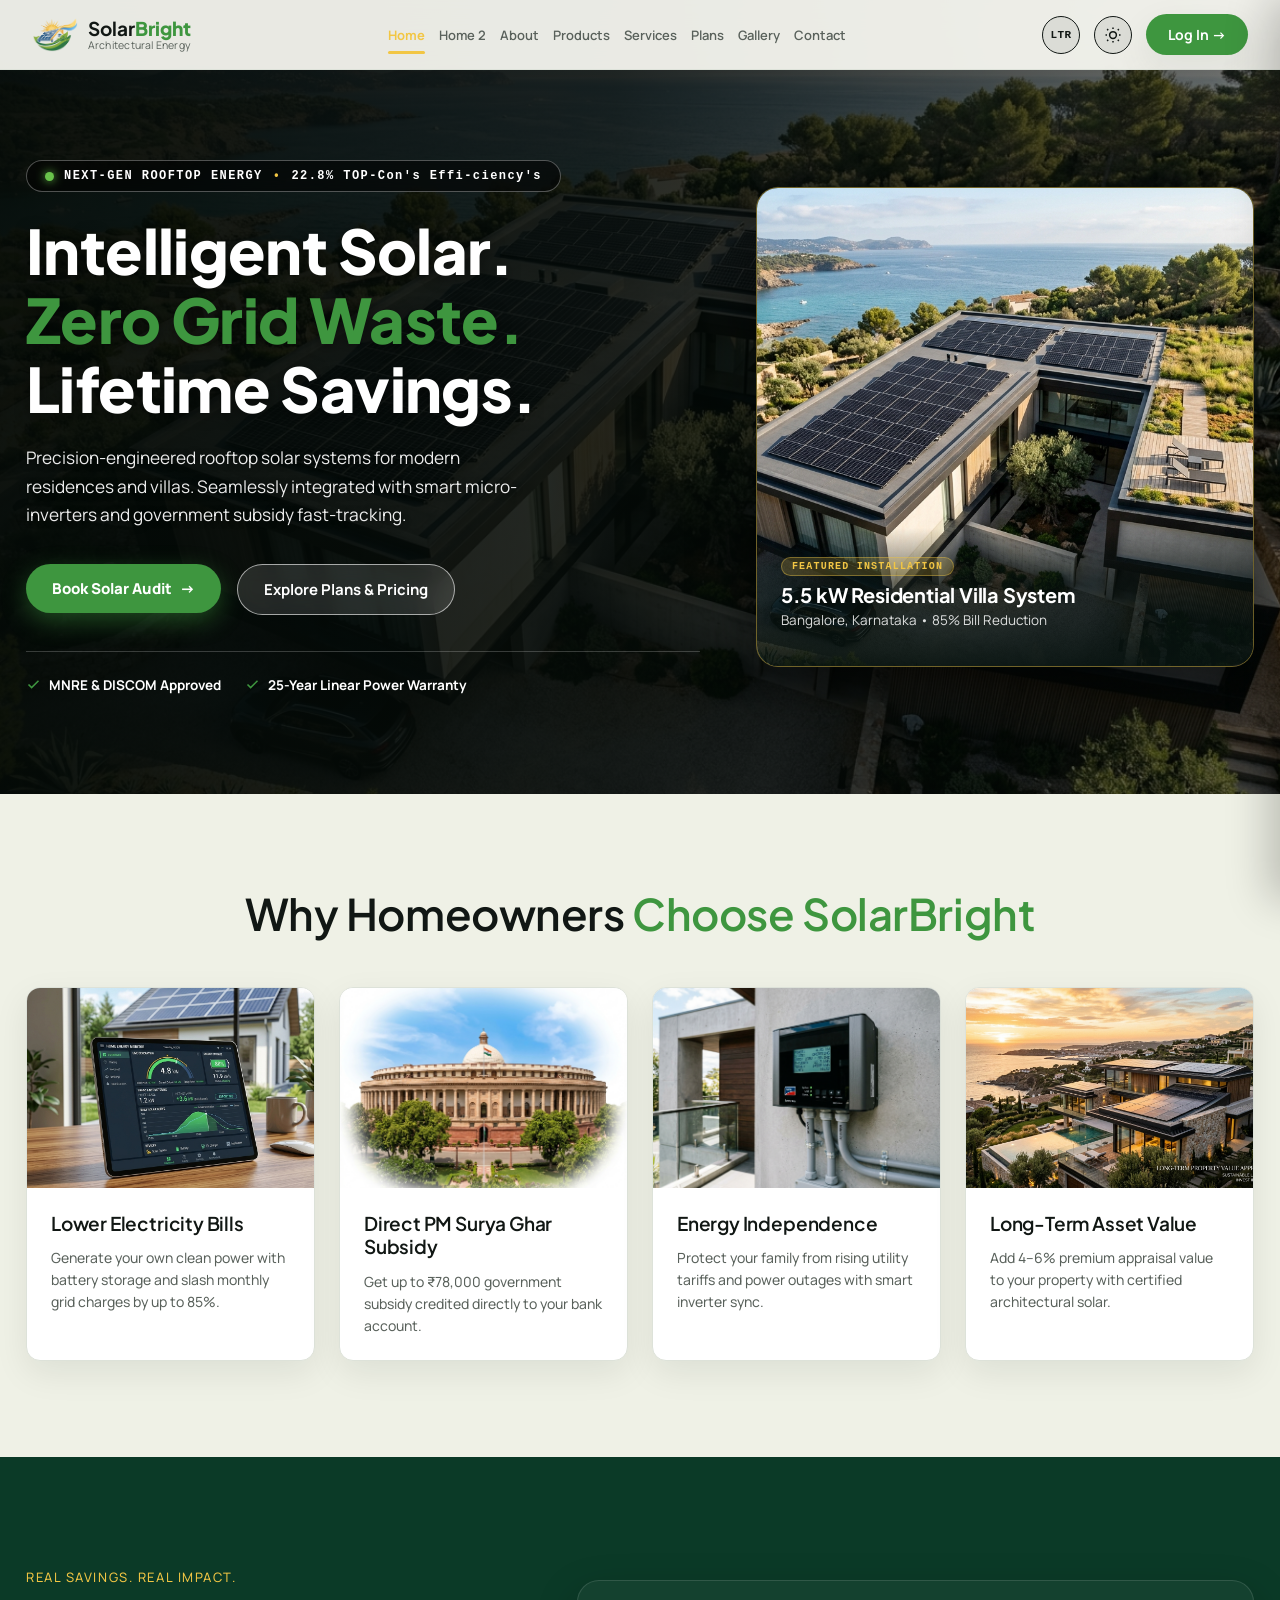
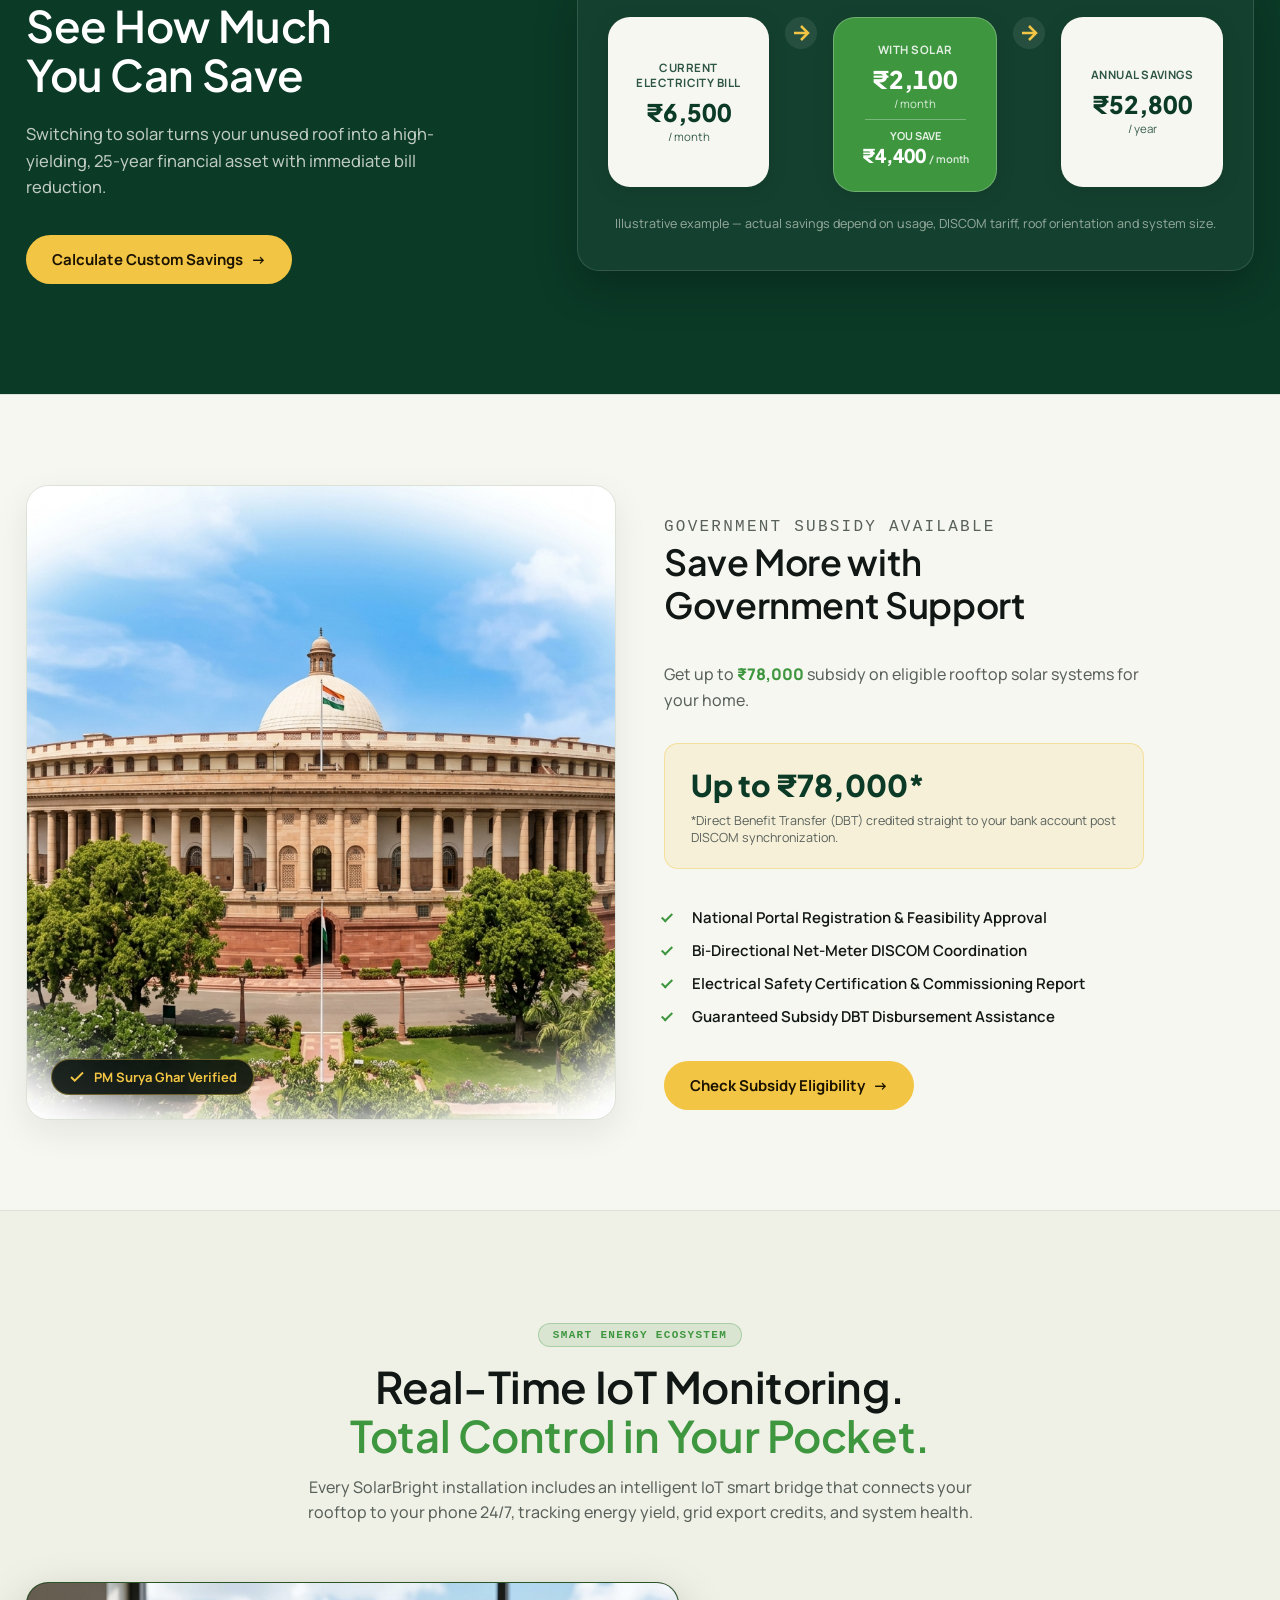
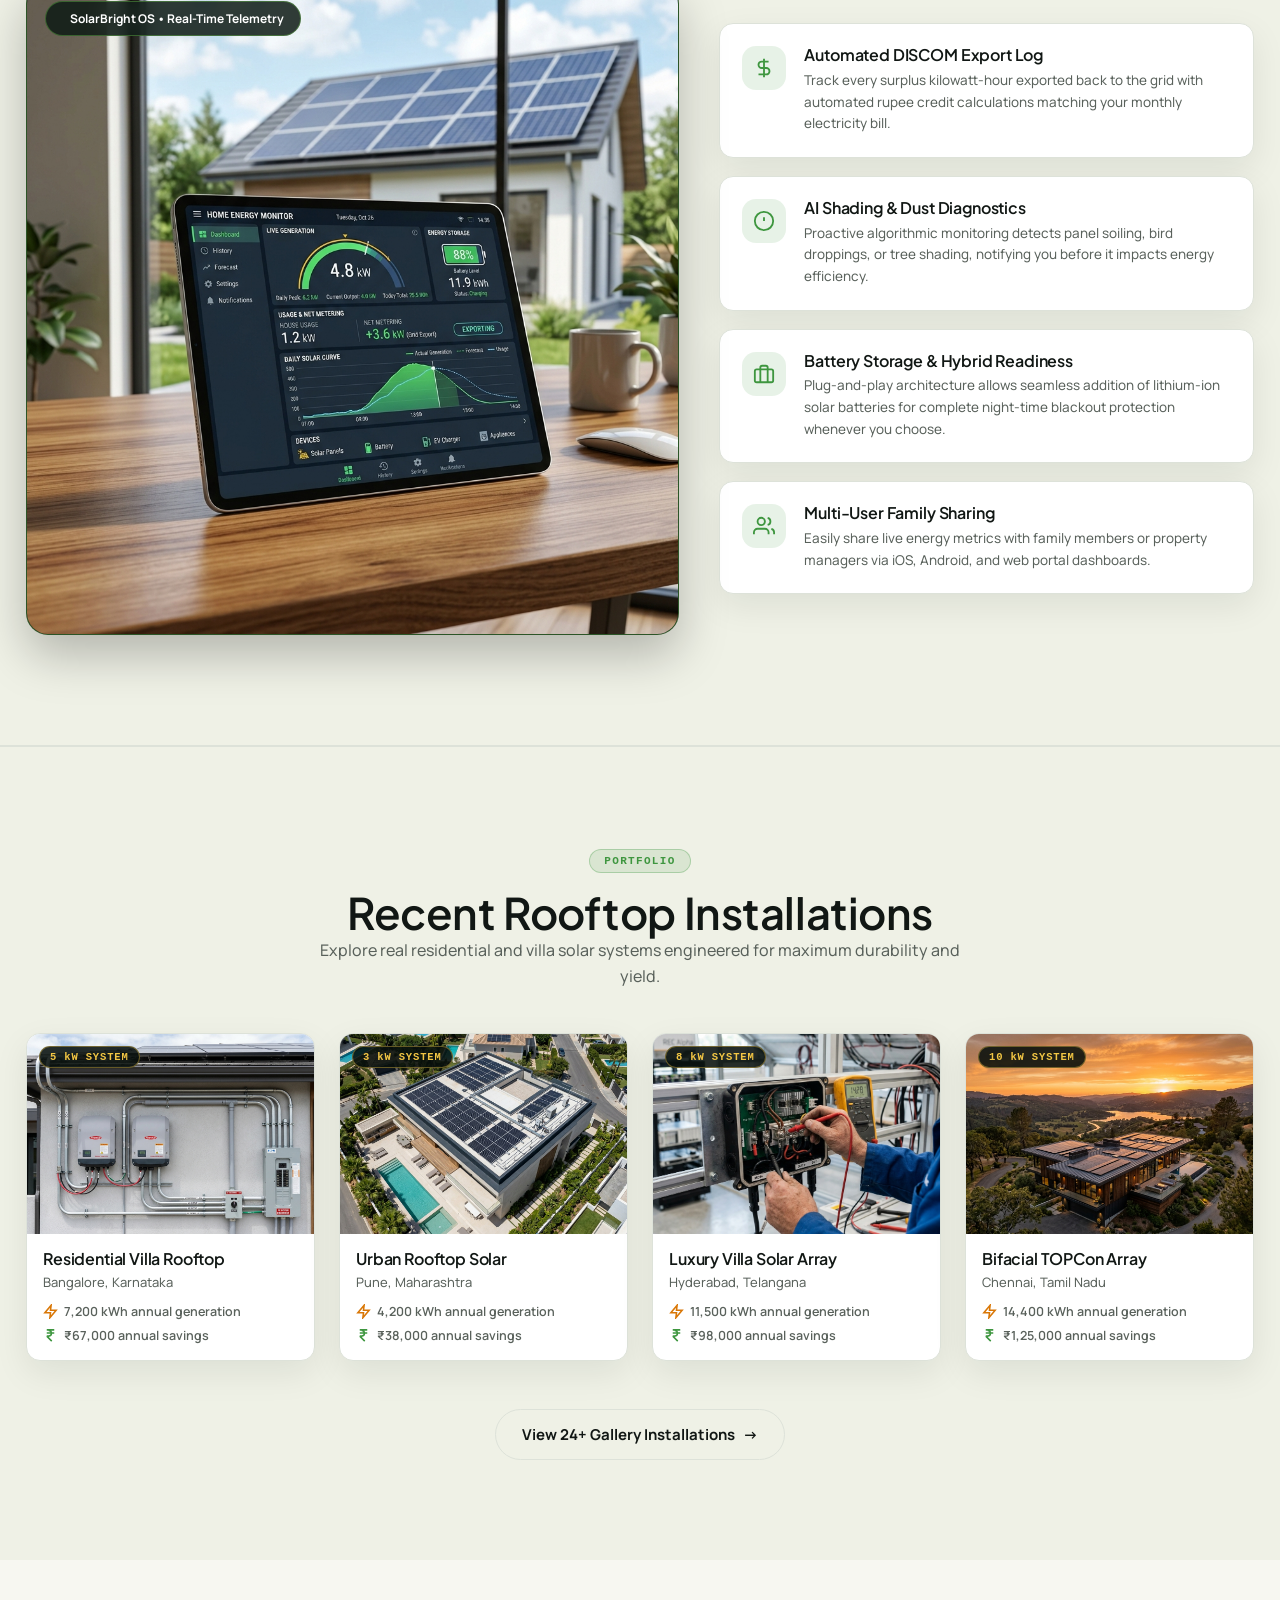
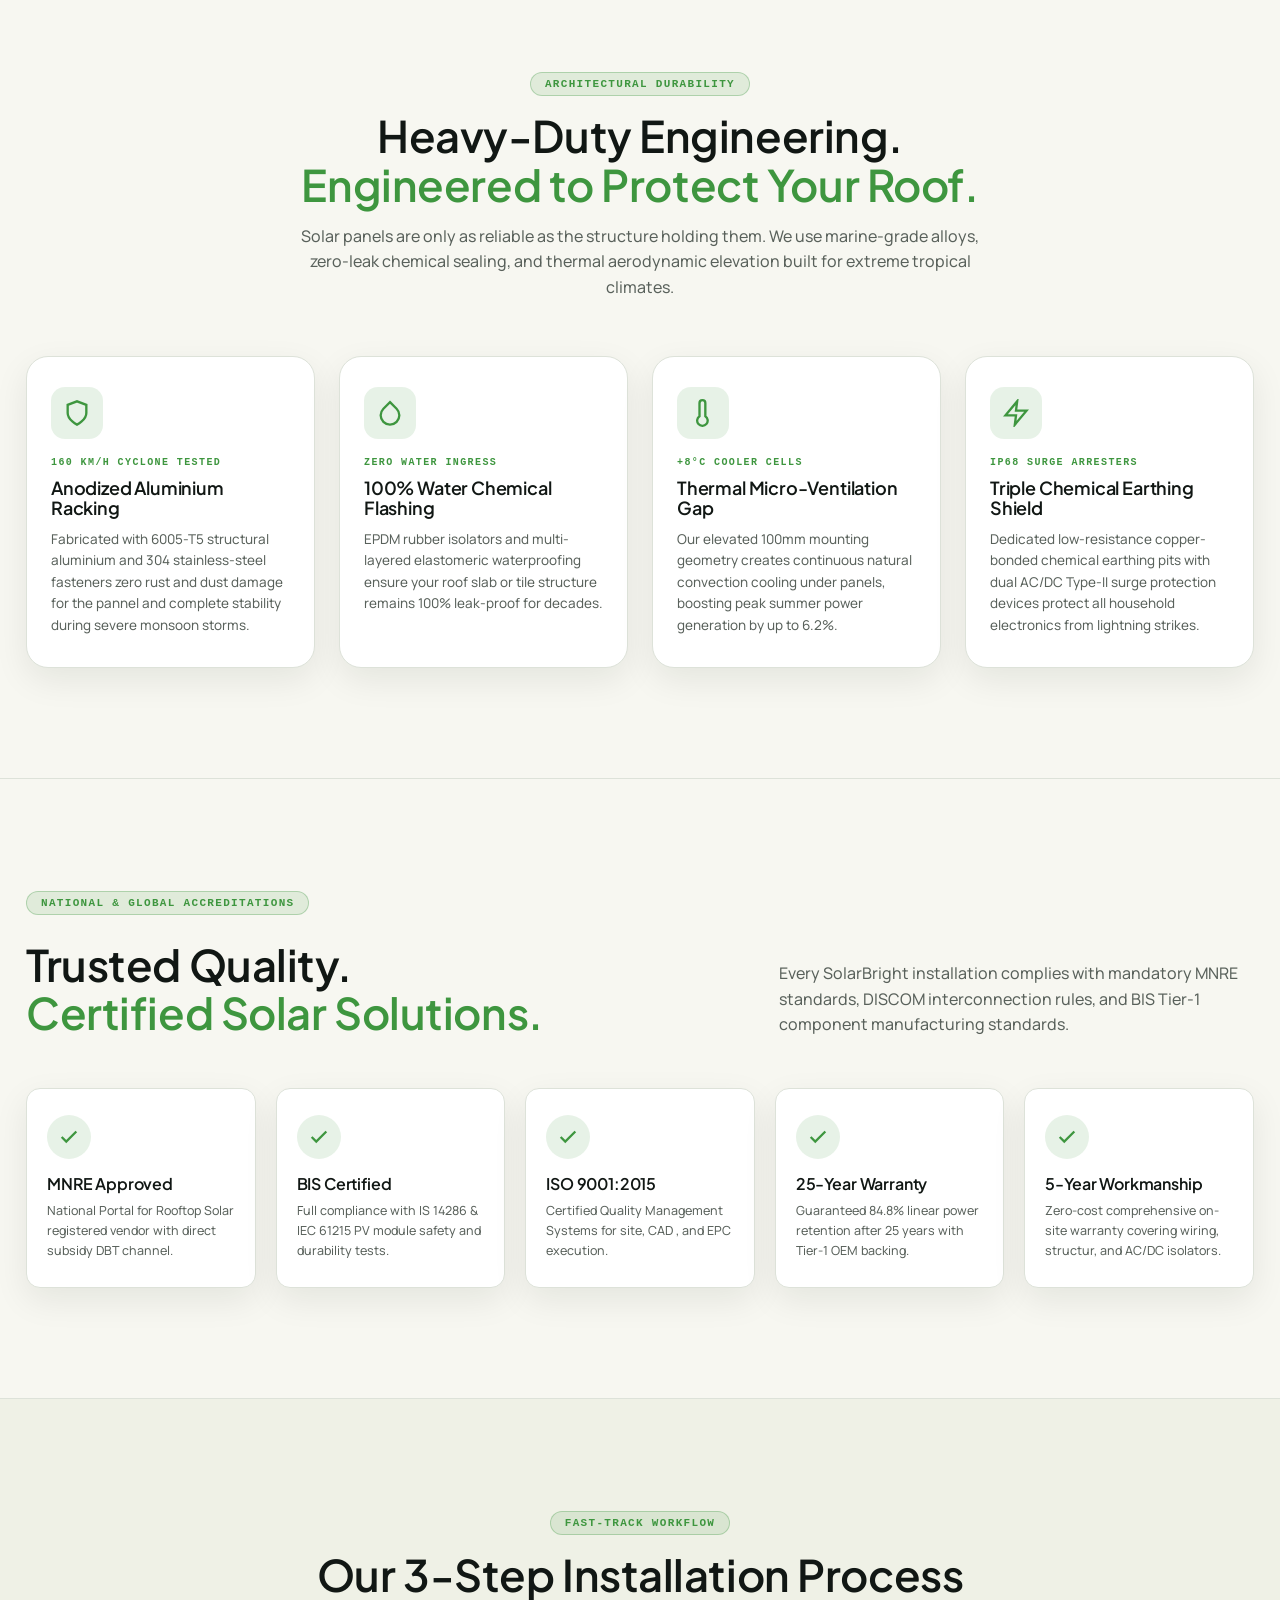
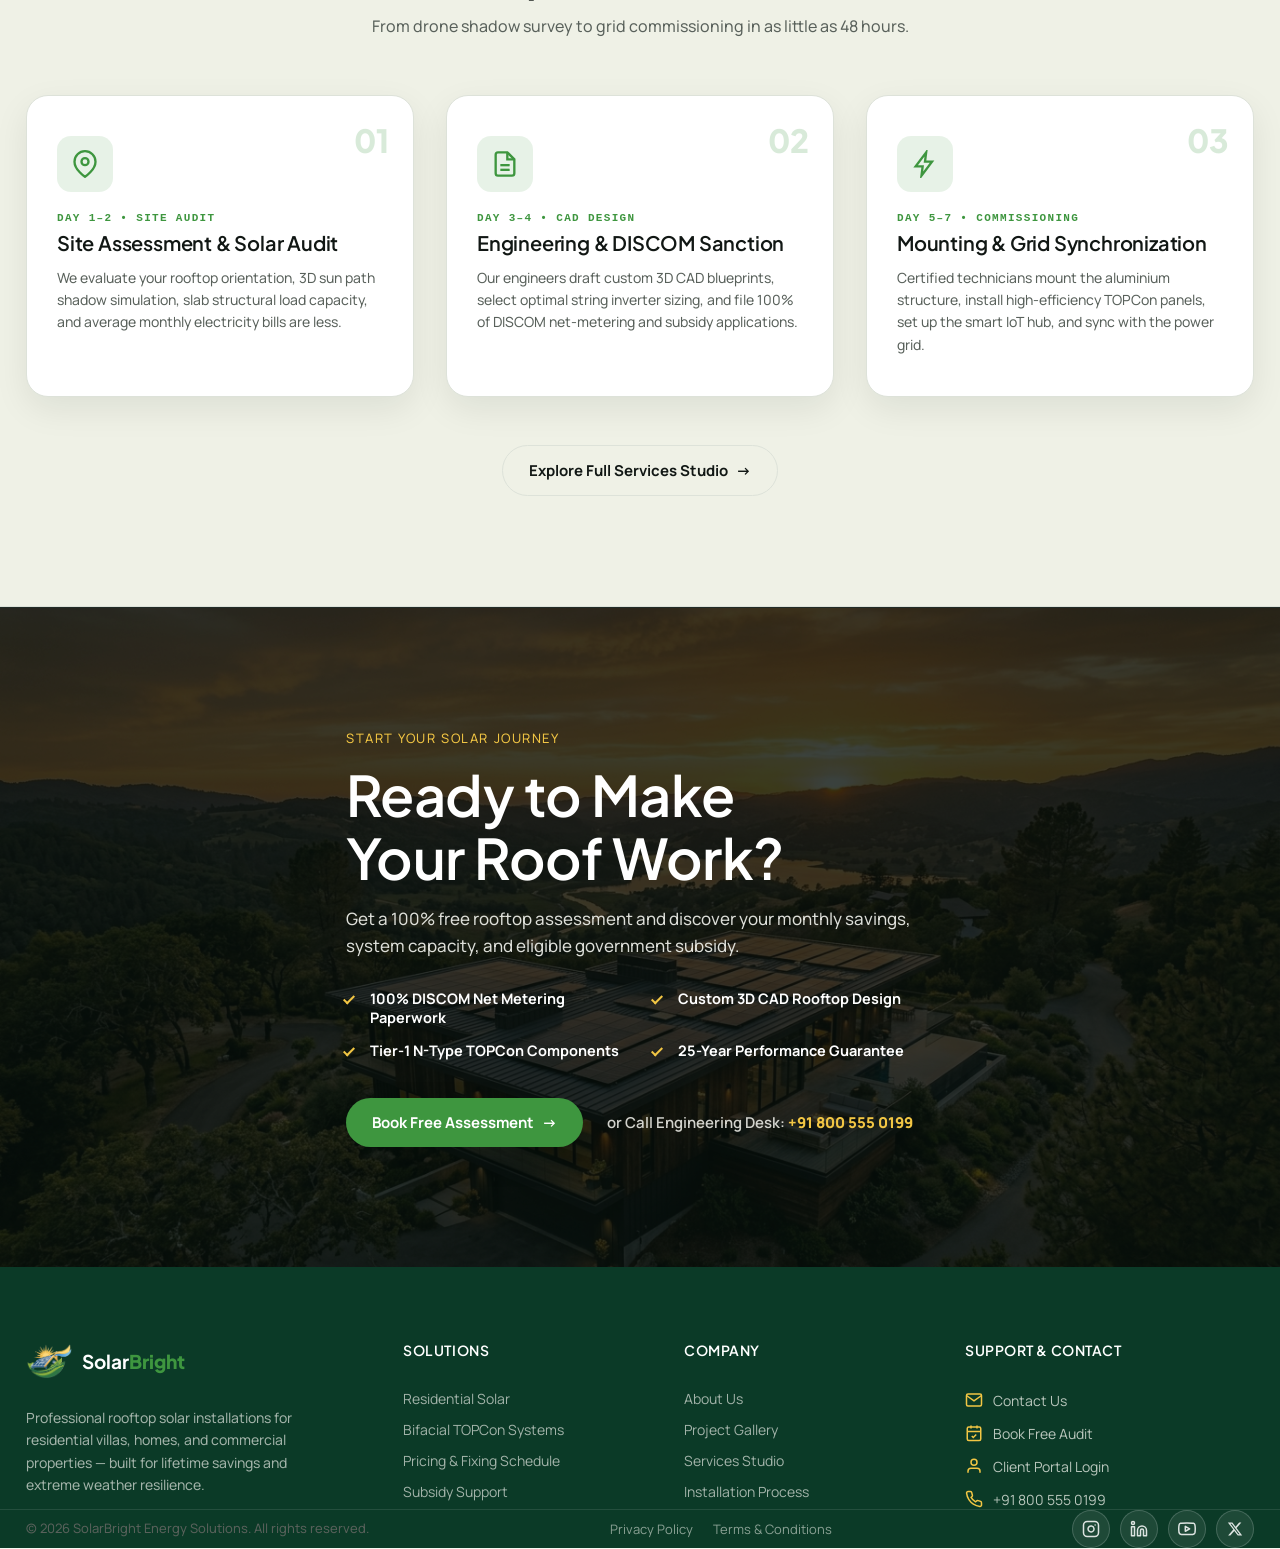
==== index.html @ caf3da1a "ok proceed" ====
<!DOCTYPE html>
<html lang="en">
<head>
<meta charset="UTF-8">
<meta name="viewport" content="width=device-width, initial-scale=1.0">
<title>SolarBright — Premium Residential Rooftop Solar Solutions</title>
<meta name="description" content="Turn key residential rooftop solar installation. Tier-1 hardware, CAD roof design, full DISCOM net-metering & PM Surya Ghar subsidy processing.">
<link rel="icon" type="image/png" href="assets/images/logo.png">
<link rel="preconnect" href="https://fonts.googleapis.com">
<link href="https://fonts.googleapis.com/css2?family=Manrope:wght@400;500;600;700;800&family=Plus+Jakarta+Sans:wght@400;500;600;700;800&display=swap" rel="stylesheet">
<script>
  (function(){
    var t = localStorage.getItem("solarbright-theme") || localStorage.getItem("theme") || "light";
    var d = localStorage.getItem("solarbright-dir") || localStorage.getItem("dir") || "ltr";
    document.documentElement.setAttribute("data-theme", t);
    document.documentElement.setAttribute("dir", d);
  })();
</script>
<link rel="stylesheet" href="css/styles.css">
</head>
<body data-theme="light">

<!-- ============ HEADER ============ -->
<header class="site-header" id="siteHeader">
  <div class="header-inner">
    <a href="index.html" class="brand">
      <img src="./logo.png" alt="SolarBright Logo" class="brand-logo-img">
      <span class="brand-text">
        <span class="brand-name">Solar<strong>Bright</strong></span>
        <span class="brand-tag">Architectural Energy</span>
      </span>
    </a>

    <nav class="main-nav" aria-label="Primary">
      <a href="index.html" class="nav-link active">Home</a>
      <a href="home2.html" class="nav-link">Home 2</a>
      <a href="about.html" class="nav-link">About</a>
      <a href="products.html" class="nav-link">Products</a>
      <a href="services.html" class="nav-link">Services</a>
      <a href="plans.html" class="nav-link">Plans</a>
      <a href="gallery.html" class="nav-link">Gallery</a>
      <a href="contact.html" class="nav-link">Contact</a>
    </nav>

    <div class="header-actions">
      <button class="rtl-toggle" id="rtlToggle" aria-label="Toggle RTL / LTR layout" title="Toggle RTL / LTR layout">
        <span class="rtl-label">LTR</span>
      </button>
      <button class="theme-toggle" id="themeToggle" aria-label="Toggle dark mode" aria-pressed="false">
        <svg class="icon-sun" width="18" height="18" viewBox="0 0 24 24" fill="none" stroke="currentColor" stroke-width="2"><circle cx="12" cy="12" r="4.5"/><path d="M12 2v2M12 20v2M4.2 4.2l1.4 1.4M18.4 18.4l1.4 1.4M2 12h2M20 12h2M4.2 19.8l1.4-1.4M18.4 5.6l1.4-1.4"/></svg>
        <svg class="icon-moon" width="18" height="18" viewBox="0 0 24 24" fill="none" stroke="currentColor" stroke-width="2"><path d="M20 14.5A8.5 8.5 0 1 1 9.5 4a6.5 6.5 0 0 0 10.5 10.5Z"/></svg>
      </button>
      <a href="login.html" class="btn btn-primary btn-header">Log In →</a>
      <button class="hamburger" id="hamburgerBtn" aria-label="Open menu" aria-expanded="false" aria-controls="mobileMenu">
        <span></span><span></span><span></span>
      </button>
    </div>
  </div>
</header>

<!-- ============ MOBILE MENU ============ -->
<div class="mobile-menu" id="mobileMenu" aria-hidden="true">
  <div class="mobile-menu-header">
    <a href="index.html" class="brand">
      <img src="assets/images/logo.png" alt="SolarBright Logo" class="brand-logo-img">
      <span class="brand-name">Solar<strong>Bright</strong></span>
    </a>
    <button class="mobile-menu-close" id="mobileMenuCloseBtn" aria-label="Close menu">&times;</button>
  </div>
  
  <nav aria-label="Mobile Navigation">
    <a href="index.html" class="mobile-link active">Home</a>
    <a href="home2.html" class="mobile-link">Home 2</a>
    <a href="about.html" class="mobile-link">About</a>
    <a href="products.html" class="mobile-link">Products</a>
    <a href="services.html" class="mobile-link">Services</a>
    <a href="plans.html" class="mobile-link">Plans</a>
    <a href="gallery.html" class="mobile-link">Gallery</a>
    <a href="contact.html" class="mobile-link">Contact</a>
  </nav>

  <div class="mobile-menu-footer">
    <div class="mobile-toggles-row">
      <button class="rtl-toggle" id="mobileRtlToggle" aria-label="Toggle RTL / LTR layout" title="Toggle RTL / LTR layout">
        <span class="rtl-label">LTR</span>
      </button>
      <button class="theme-toggle" id="mobileThemeToggle" aria-label="Toggle dark mode" aria-pressed="false">
        <svg class="icon-sun" width="18" height="18" viewBox="0 0 24 24" fill="none" stroke="currentColor" stroke-width="2"><circle cx="12" cy="12" r="4.5"/><path d="M12 2v2M12 20v2M4.2 4.2l1.4 1.4M18.4 18.4l1.4 1.4M2 12h2M20 12h2M4.2 19.8l1.4-1.4M18.4 5.6l1.4-1.4"/></svg>
        <svg class="icon-moon" width="18" height="18" viewBox="0 0 24 24" fill="none" stroke="currentColor" stroke-width="2"><path d="M20 14.5A8.5 8.5 0 1 1 9.5 4a6.5 6.5 0 0 0 10.5 10.5Z"/></svg>
      </button>
    </div>
    <a href="login.html" class="btn btn-primary btn-block">Log In →</a>
  </div>
</div>
<div class="mobile-menu-backdrop" id="mobileMenuBackdrop"></div>

<main id="home">

  <!-- ============ SECTION 01 — INNOVATIVE HERO ============ -->
  <section class="hero hero-innovative">
    <div class="hero-media" data-parallax>
      <img src="assets/images/home2-hero-roof.jpg" alt="Luxury residential villa with premium rooftop solar system at golden hour" loading="eager">
      <div class="hero-scrim"></div>
    </div>

    <div class="container hero-container">
      <div class="hero-grid-2col">
        
        <!-- LEFT COLUMN: COPY & VALUE PROPOSITION -->
        <div class="hero-content" data-reveal>
          <div class="hero-live-badge">
            <span class="live-pulse"></span>
            <span>NEXT-GEN ROOFTOP ENERGY</span>
            <span class="badge-dot">•</span>
            <span>22.8% TOP-Con's Effi-ciency's</span>
          </div>

          <h1 class="hero-heading">
            Intelligent Solar.<br>
            <span class="text-accent">Zero Grid Waste.</span><br>
            Lifetime Savings.
          </h1>

          <p class="hero-sub">
            Precision-engineered rooftop solar systems for modern residences and villas. Seamlessly integrated with smart micro-inverters and government subsidy fast-tracking.
          </p>

          <div class="hero-ctas">
            <a href="contact.html#contact-form" class="btn btn-primary btn-hero-main">
              Book Solar Audit <span class="arrow">→</span>
            </a>
            <a href="plans.html" class="btn btn-secondary btn-hero-sec">
              Explore Plans &amp; Pricing
            </a>
          </div>

          <!-- TRUST HIGHLIGHTS ROW -->
          <div class="hero-trust-row">
            <div class="trust-pill">
              <svg width="15" height="15" viewBox="0 0 24 24" fill="none" stroke="var(--green)" stroke-width="2.5"><polyline points="20 6 9 17 4 12"/></svg>
              <span>MNRE &amp; DISCOM Approved</span>
            </div>
            <div class="trust-pill">
              <svg width="15" height="15" viewBox="0 0 24 24" fill="none" stroke="var(--green)" stroke-width="2.5"><polyline points="20 6 9 17 4 12"/></svg>
              <span>25-Year Linear Power Warranty</span>
            </div>
          </div>
        </div>

        <!-- RIGHT COLUMN: HERO FEATURED INSTALLATIONS CAROUSEL -->
        <div class="hero-widget-col" data-reveal>
          <div class="hero-carousel-card" id="heroCarousel">
            <div class="hero-carousel-track">
              <div class="hero-carousel-slide active">
                <img src="assets/images/home2-hero-roof.jpg" alt="5.5 kW Villa Solar System in Bangalore">
                <div class="hero-carousel-caption">
                  <span class="carousel-tag">FEATURED INSTALLATION</span>
                  <h3>5.5 kW Residential Villa System</h3>
                  <p>Bangalore, Karnataka • 85% Bill Reduction</p>
                </div>
              </div>

              <div class="hero-carousel-slide">
                <img src="assets/images/about-engineering-detail.jpg" alt="8.0 kW Commercial Rooftop Solar in Hyderabad">
                <div class="hero-carousel-caption">
                  <span class="carousel-tag">FEATURED INSTALLATION</span>
                  <h3>8.0 kW Bifacial TOPCon Array</h3>
                  <p>Hyderabad, Telangana • Tier-1 N-Type Cells</p>
                </div>
              </div>

              <div class="hero-carousel-slide">
                <img src="assets/images/home2-project-story.jpg" alt="10 kW Solar &amp; Battery Setup in Pune">
                <div class="hero-carousel-caption">
                  <span class="carousel-tag">FEATURED INSTALLATION</span>
                  <h3>10 kW Hybrid Storage Rooftop</h3>
                  <p>Pune, Maharashtra • Zero Outage Backup</p>
                </div>
              </div>

              <div class="hero-carousel-slide">
                <img src="assets/images/products-hero-cutaway.jpg" alt="3.5 kW Premium Home Solar in Chennai">
                <div class="hero-carousel-caption">
                  <span class="carousel-tag">FEATURED INSTALLATION</span>
                  <h3>3.5 kW Premium Home Solar</h3>
                  <p>Chennai, Tamil Nadu • DISCOM Subsidy Approved</p>
                </div>
              </div>
            </div>
          </div>
        </div>

      </div>
    </div>
  </section>

  <!-- ============ SECTION 02 — WHY SOLAR ============ -->
  <section class="why-solar" id="why-solar">
    <div class="container">
      <h2 class="section-heading centered">Why Homeowners <span class="text-accent">Choose SolarBright</span></h2>

      <div class="benefit-strip">
        <div class="benefit" data-reveal>
          <div class="benefit-media">
            <img src="assets/images/smart-iot-monitoring.jpg" alt="Lower Electricity Bills - Smart Solar Monitoring" loading="lazy">
          </div>
          <div class="benefit-body">
            <h3>Lower Electricity Bills</h3>
            <p>Generate your own clean power with battery storage and slash monthly grid charges by up to 85%.</p>
          </div>
        </div>

        <div class="benefit" data-reveal>
          <div class="benefit-media">
            <img src="assets/images/govt-building.jpg" alt="PM Surya Ghar Solar Subsidy Direct Transfer" loading="lazy">
          </div>
          <div class="benefit-body">
            <h3>Direct PM Surya Ghar Subsidy</h3>
            <p>Get up to ₹78,000 government subsidy credited directly to your bank account.</p>
          </div>
        </div>

        <div class="benefit" data-reveal>
          <div class="benefit-media">
            <img src="assets/images/products-inverter-closeup.jpg" alt="Energy Independence Inverter Sync & Blackout Backup" loading="lazy">
          </div>
          <div class="benefit-body">
            <h3>Energy Independence</h3>
            <p>Protect your family from rising utility tariffs and power outages with smart inverter sync.</p>
          </div>
        </div>

        <div class="benefit" data-reveal>
          <div class="benefit-media">
            <img src="assets/images/philosophy-longterm.jpg" alt="Long-Term Villa Solar Asset Value Appreciation" loading="lazy">
          </div>
          <div class="benefit-body">
            <h3>Long-Term Asset Value</h3>
            <p>Add 4–6% premium appraisal value to your property with certified architectural solar.</p>
          </div>
        </div>
      </div>
    </div>
  </section>

  <!-- ============ SECTION 03 — SOLAR SAVINGS ============ -->
  <section class="savings-section" id="savings">
    <div class="container savings-grid">
      <div class="savings-copy" data-reveal>
        <p class="eyebrow eyebrow-light">Real Savings. Real Impact.</p>
        <h2 class="section-heading light">See How Much<br>You Can Save</h2>
        <p class="savings-desc">Switching to solar turns your unused roof into a high-yielding, 25-year financial asset with immediate bill reduction.</p>
        <a href="contact.html#contact-form" class="btn btn-yellow">Calculate Custom Savings <span class="arrow">→</span></a>
      </div>

      <div class="savings-panel" data-reveal>
        <div class="savings-flow">
          <div class="savings-card">
            <span class="savings-card-label">Current Electricity Bill</span>
            <div class="savings-val-wrapper">
              <span class="savings-card-value">₹<span data-count-to="6500">0</span></span>
              <span class="savings-card-unit">/ month</span>
            </div>
          </div>
          <div class="flow-arrow" aria-hidden="true">
            <svg width="24" height="24" viewBox="0 0 24 24" fill="none" stroke="currentColor" stroke-width="2.5"><line x1="5" y1="12" x2="19" y2="12"/><polyline points="12 5 19 12 12 19"/></svg>
          </div>
          <div class="savings-card highlight">
            <span class="savings-card-label">With Solar</span>
            <div class="savings-val-wrapper">
              <span class="savings-card-value">₹<span data-count-to="2100">0</span></span>
              <span class="savings-card-unit">/ month</span>
            </div>
            <div class="savings-card-divider"></div>
            <span class="savings-card-sub-label">You Save</span>
            <span class="savings-card-sub-value">₹<span data-count-to="4400">0</span> <small>/ month</small></span>
          </div>
          <div class="flow-arrow" aria-hidden="true">
            <svg width="24" height="24" viewBox="0 0 24 24" fill="none" stroke="currentColor" stroke-width="2.5"><line x1="5" y1="12" x2="19" y2="12"/><polyline points="12 5 19 12 12 19"/></svg>
          </div>
          <div class="savings-card">
            <span class="savings-card-label">Annual Savings</span>
            <div class="savings-val-wrapper">
              <span class="savings-card-value">₹<span data-count-to="52800">0</span></span>
              <span class="savings-card-unit">/ year</span>
            </div>
          </div>
        </div>
        <p class="savings-disclaimer">Illustrative example — actual savings depend on usage, DISCOM tariff, roof orientation and system size.</p>
      </div>
    </div>
  </section>

  <!-- ============ SECTION 04 — GOVERNMENT SUBSIDY FAST-TRACK ============ -->
  <section class="subsidy-section" id="subsidy">
    <div class="container subsidy-container">
      <div class="subsidy-visual subsidy-vignette" data-reveal>
        <img src="assets/images/govt-building.jpg" alt="Indian Parliament House Government Building for Rooftop Solar Subsidy" loading="lazy">
        <div class="subsidy-badge-floating">
          <svg width="18" height="18" viewBox="0 0 24 24" fill="none" stroke="currentColor" stroke-width="2.5"><polyline points="20 6 9 17 4 12"/></svg>
          <span>PM Surya Ghar Verified</span>
        </div>
      </div>
      <div class="subsidy-content" data-reveal>
        <p class="eyebrow eyebrow-gov">GOVERNMENT SUBSIDY AVAILABLE</p>
        <h2 class="section-heading gov-heading">Save More with<br>Government Support</h2>
        <p class="gov-lead-desc">Get up to <strong class="text-green-highlight">₹78,000</strong> subsidy on eligible rooftop solar systems for your home.</p>

        <div class="subsidy-highlight">
          <span class="subsidy-amount">Up to ₹<span data-count-to="78000">78,000</span>*</span>
          <span class="subsidy-note">*Direct Benefit Transfer (DBT) credited straight to your bank account post DISCOM synchronization.</span>
        </div>

        <ul class="check-list">
          <li>National Portal Registration &amp; Feasibility Approval</li>
          <li>Bi-Directional Net-Meter DISCOM Coordination</li>
          <li>Electrical Safety Certification &amp; Commissioning Report</li>
          <li>Guaranteed Subsidy DBT Disbursement Assistance</li>
        </ul>

        <a href="contact.html#contact-form" class="btn btn-yellow">Check Subsidy Eligibility <span class="arrow">→</span></a>
      </div>
    </div>
  </section>

  <!-- ============ SECTION 05 [NEW] — SMART IOT MONITORING & ENERGY STORAGE ECOSYSTEM ============ -->
  <section class="smart-ecosystem-section" id="monitoring">
    <div class="container">
      <div class="section-header-center" data-reveal>
        <span class="ct-badge-pill">SMART ENERGY ECOSYSTEM</span>
        <h2 class="section-heading centered">Real-Time IoT Monitoring.<br><span class="text-accent">Total Control in Your Pocket.</span></h2>
        <p class="section-desc-centered">Every SolarBright installation includes an intelligent IoT smart bridge that connects your rooftop to your phone 24/7, tracking energy yield, grid export credits, and system health.</p>
      </div>

      <div class="ecosystem-grid" data-reveal>
        <!-- LEFT: APP TELEMETRY COCKPIT IMAGE -->
        <div class="ecosystem-image-wrapper">
          <img src="assets/images/smart-iot-monitoring.jpg" alt="SolarBright Smart Energy IoT Monitoring App Interface on Tablet" loading="lazy">
          <div class="ecosystem-live-badge">
            <span class="live-dot-green"></span>
            <strong>SolarBright OS • Real-Time Telemetry</strong>
          </div>
        </div>

        <!-- RIGHT: 4 SMART FEATURES -->
        <div class="ecosystem-features">
          <div class="eco-feature-card">
            <div class="eco-icon">
              <svg width="22" height="22" viewBox="0 0 24 24" fill="none" stroke="currentColor" stroke-width="2"><path d="M12 2v20M17 5H9.5a3.5 3.5 0 0 0 0 7h5a3.5 3.5 0 0 1 0 7H6"/></svg>
            </div>
            <div class="eco-text">
              <h4>Automated DISCOM Export Log</h4>
              <p>Track every surplus kilowatt-hour exported back to the grid with automated rupee credit calculations matching your monthly electricity bill.</p>
            </div>
          </div>

          <div class="eco-feature-card">
            <div class="eco-icon">
              <svg width="22" height="22" viewBox="0 0 24 24" fill="none" stroke="currentColor" stroke-width="2"><circle cx="12" cy="12" r="10"/><line x1="12" y1="8" x2="12" y2="12"/><line x1="12" y1="16" x2="12.01" y2="16"/></svg>
            </div>
            <div class="eco-text">
              <h4>AI Shading &amp; Dust Diagnostics</h4>
              <p>Proactive algorithmic monitoring detects panel soiling, bird droppings, or tree shading, notifying you before it impacts energy efficiency.</p>
            </div>
          </div>

          <div class="eco-feature-card">
            <div class="eco-icon">
              <svg width="22" height="22" viewBox="0 0 24 24" fill="none" stroke="currentColor" stroke-width="2"><rect x="2" y="7" width="20" height="14" rx="2" ry="2"/><path d="M16 21V5a2 2 0 0 0-2-2h-4a2 2 0 0 0-2 2v16"/></svg>
            </div>
            <div class="eco-text">
              <h4>Battery Storage &amp; Hybrid Readiness</h4>
              <p>Plug-and-play architecture allows seamless addition of lithium-ion solar batteries for complete night-time blackout protection whenever you choose.</p>
            </div>
          </div>

          <div class="eco-feature-card">
            <div class="eco-icon">
              <svg width="22" height="22" viewBox="0 0 24 24" fill="none" stroke="currentColor" stroke-width="2"><path d="M17 21v-2a4 4 0 0 0-4-4H5a4 4 0 0 0-4 4v2"/><circle cx="9" cy="7" r="4"/><path d="M23 21v-2a4 4 0 0 0-3-3.87M16 3.13a4 4 0 0 1 0 7.75"/></svg>
            </div>
            <div class="eco-text">
              <h4>Multi-User Family Sharing</h4>
              <p>Easily share live energy metrics with family members or property managers via iOS, Android, and web portal dashboards.</p>
            </div>
          </div>
        </div>
      </div>
    </div>
  </section>

  <!-- ============ SECTION 06 — PROJECTS ============ -->
  <section class="projects-section" id="projects">
    <div class="container">
      <div class="section-intro text-center">
        <span class="ct-badge-pill">PORTFOLIO</span>
        <h2 class="section-heading">Recent Rooftop Installations</h2>
        <p>Explore real residential and villa solar systems engineered for maximum durability and yield.</p>
      </div>

      <div class="projects-grid">
        <article class="project" data-reveal>
          <div class="project-media">
            <img src="assets/images/about-engineering-detail.jpg" alt="5 kW residential rooftop solar installation in Bangalore" loading="lazy">
            <span class="project-badge">5 kW SYSTEM</span>
          </div>
          <div class="project-meta">
            <h3>Residential Villa Rooftop</h3>
            <p class="project-location">Bangalore, Karnataka</p>
            <div class="project-stats">
              <span class="stat-item"><svg class="stat-icon icon-energy" width="15" height="15" viewBox="0 0 24 24" fill="none" stroke="currentColor" stroke-width="2.5" aria-hidden="true"><polygon points="13 2 3 14 12 14 11 22 21 10 12 10 13 2"/></svg> 7,200 kWh annual generation</span>
              <span class="stat-item"><svg class="stat-icon icon-savings" width="15" height="15" viewBox="0 0 24 24" fill="none" stroke="currentColor" stroke-width="2.5" aria-hidden="true"><path d="M6 3h12M6 8h12M6 13l8 8M6 13h3a4.5 4.5 0 0 0 0-9"/></svg> ₹67,000 annual savings</span>
            </div>
          </div>
        </article>

        <article class="project" data-reveal>
          <div class="project-media">
            <img src="assets/images/products-hero-cutaway.jpg" alt="3 kW rooftop solar installation in Pune" loading="lazy">
            <span class="project-badge">3 kW SYSTEM</span>
          </div>
          <div class="project-meta">
            <h3>Urban Rooftop Solar</h3>
            <p class="project-location">Pune, Maharashtra</p>
            <div class="project-stats">
              <span class="stat-item"><svg class="stat-icon icon-energy" width="15" height="15" viewBox="0 0 24 24" fill="none" stroke="currentColor" stroke-width="2.5" aria-hidden="true"><polygon points="13 2 3 14 12 14 11 22 21 10 12 10 13 2"/></svg> 4,200 kWh annual generation</span>
              <span class="stat-item"><svg class="stat-icon icon-savings" width="15" height="15" viewBox="0 0 24 24" fill="none" stroke="currentColor" stroke-width="2.5" aria-hidden="true"><path d="M6 3h12M6 8h12M6 13l8 8M6 13h3a4.5 4.5 0 0 0 0-9"/></svg> ₹38,000 annual savings</span>
            </div>
          </div>
        </article>

        <article class="project" data-reveal>
          <div class="project-media">
            <img src="assets/images/about-quality-inspection.jpg" alt="8 kW rooftop solar installation in Hyderabad" loading="lazy">
            <span class="project-badge">8 kW SYSTEM</span>
          </div>
          <div class="project-meta">
            <h3>Luxury Villa Solar Array</h3>
            <p class="project-location">Hyderabad, Telangana</p>
            <div class="project-stats">
              <span class="stat-item"><svg class="stat-icon icon-energy" width="15" height="15" viewBox="0 0 24 24" fill="none" stroke="currentColor" stroke-width="2.5" aria-hidden="true"><polygon points="13 2 3 14 12 14 11 22 21 10 12 10 13 2"/></svg> 11,500 kWh annual generation</span>
              <span class="stat-item"><svg class="stat-icon icon-savings" width="15" height="15" viewBox="0 0 24 24" fill="none" stroke="currentColor" stroke-width="2.5" aria-hidden="true"><path d="M6 3h12M6 8h12M6 13l8 8M6 13h3a4.5 4.5 0 0 0 0-9"/></svg> ₹98,000 annual savings</span>
            </div>
          </div>
        </article>

        <article class="project" data-reveal>
          <div class="project-media">
            <img src="assets/images/home2-closing-sunset.jpg" alt="10 kW rooftop solar installation in Chennai" loading="lazy">
            <span class="project-badge">10 kW SYSTEM</span>
          </div>
          <div class="project-meta">
            <h3>Bifacial TOPCon Array</h3>
            <p class="project-location">Chennai, Tamil Nadu</p>
            <div class="project-stats">
              <span class="stat-item"><svg class="stat-icon icon-energy" width="15" height="15" viewBox="0 0 24 24" fill="none" stroke="currentColor" stroke-width="2.5" aria-hidden="true"><polygon points="13 2 3 14 12 14 11 22 21 10 12 10 13 2"/></svg> 14,400 kWh annual generation</span>
              <span class="stat-item"><svg class="stat-icon icon-savings" width="15" height="15" viewBox="0 0 24 24" fill="none" stroke="currentColor" stroke-width="2.5" aria-hidden="true"><path d="M6 3h12M6 8h12M6 13l8 8M6 13h3a4.5 4.5 0 0 0 0-9"/></svg> ₹1,25,000 annual savings</span>
            </div>
          </div>
        </article>
      </div>

      <div class="projects-cta">
        <a href="gallery.html" class="btn btn-outline">View 24+ Gallery Installations <span class="arrow">→</span></a>
      </div>
    </div>
  </section>

  <!-- ============ SECTION 07 [NEW] — ALL-WEATHER HEAVY ENGINEERING & ROOF SHIELD ============ -->
  <section class="weather-shield-section" id="engineering-shield">
    <div class="container">
      <div class="section-header-center" data-reveal>
        <span class="ct-badge-pill">ARCHITECTURAL DURABILITY</span>
        <h2 class="section-heading centered">Heavy-Duty Engineering.<br><span class="text-gradient">Engineered to Protect Your Roof.</span></h2>
        <p class="section-desc-centered">Solar panels are only as reliable as the structure holding them. We use marine-grade alloys, zero-leak chemical sealing, and thermal aerodynamic elevation built for extreme tropical climates.</p>
      </div>

      <div class="shield-grid" data-reveal>
        
        <div class="shield-card">
          <div class="shield-icon">
            <svg width="28" height="28" viewBox="0 0 24 24" fill="none" stroke="currentColor" stroke-width="2"><path d="M12 22s8-4 8-10V5l-8-3-8 3v7c0 6 8 10 8 10z"/></svg>
          </div>
          <span class="shield-spec-tag">160 KM/H CYCLONE TESTED</span>
          <h3>Anodized Aluminium Racking</h3>
          <p>Fabricated with 6005-T5 structural aluminium and 304 stainless-steel fasteners zero rust and dust damage for the pannel and complete stability during severe monsoon storms.</p>
        </div>

        <div class="shield-card">
          <div class="shield-icon">
            <svg width="28" height="28" viewBox="0 0 24 24" fill="none" stroke="currentColor" stroke-width="2"><path d="M12 2.69l5.66 5.66a8 8 0 1 1-11.31 0z"/></svg>
          </div>
          <span class="shield-spec-tag">ZERO WATER INGRESS</span>
          <h3>100% Water Chemical Flashing</h3>
          <p>EPDM rubber isolators and multi-layered elastomeric waterproofing ensure your roof slab or tile structure remains 100% leak-proof for decades.</p>
        </div>

        <div class="shield-card">
          <div class="shield-icon">
            <svg width="28" height="28" viewBox="0 0 24 24" fill="none" stroke="currentColor" stroke-width="2"><path d="M14 14.76V3.5a2.5 2.5 0 0 0-5 0v11.26a4.5 4.5 0 1 0 5 0z"/></svg>
          </div>
          <span class="shield-spec-tag">+8°C COOLER CELLS</span>
          <h3>Thermal Micro-Ventilation Gap</h3>
          <p>Our elevated 100mm mounting geometry creates continuous natural convection cooling under panels, boosting peak summer power generation by up to 6.2%.</p>
        </div>

        <div class="shield-card">
          <div class="shield-icon">
            <svg width="28" height="28" viewBox="0 0 24 24" fill="none" stroke="currentColor" stroke-width="2"><polygon points="13 2 3 14 12 14 11 22 21 10 12 10 13 2"/></svg>
          </div>
          <span class="shield-spec-tag">IP68 SURGE ARRESTERS</span>
          <h3>Triple Chemical Earthing Shield</h3>
          <p>Dedicated low-resistance copper-bonded chemical earthing pits with dual AC/DC Type-II surge protection devices protect all household electronics from lightning strikes.</p>
        </div>

      </div>
    </div>
  </section>

  <!-- ============ SECTION 08 — TRUST & CERTIFICATIONS ============ -->
  <section class="trust-section" id="trust">
    <div class="container">
      <div class="trust-header-row" data-reveal>
        <div>
          <span class="ct-badge-pill">NATIONAL &amp; GLOBAL ACCREDITATIONS</span>
          <h2 class="section-heading trust-heading">Trusted Quality.<br><span class="text-gradient">Certified Solar Solutions.</span></h2>
        </div>
        <p class="trust-lead-text">
          Every SolarBright installation complies with mandatory MNRE standards, DISCOM interconnection rules, and BIS Tier-1 component manufacturing standards.
        </p>
      </div>

      <div class="trust-grid-cards" data-reveal>
        <div class="trust-card">
          <div class="trust-card-icon">
            <svg width="22" height="22" viewBox="0 0 24 24" fill="none" stroke="currentColor" stroke-width="2.5"><polyline points="20 6 9 17 4 12"/></svg>
          </div>
          <h4>MNRE Approved</h4>
          <p>National Portal for Rooftop Solar registered vendor with direct subsidy DBT channel.</p>
        </div>

        <div class="trust-card">
          <div class="trust-card-icon">
            <svg width="22" height="22" viewBox="0 0 24 24" fill="none" stroke="currentColor" stroke-width="2.5"><polyline points="20 6 9 17 4 12"/></svg>
          </div>
          <h4>BIS Certified</h4>
          <p>Full compliance with IS 14286 &amp; IEC 61215 PV module safety and durability tests.</p>
        </div>

        <div class="trust-card">
          <div class="trust-card-icon">
            <svg width="22" height="22" viewBox="0 0 24 24" fill="none" stroke="currentColor" stroke-width="2.5"><polyline points="20 6 9 17 4 12"/></svg>
          </div>
          <h4>ISO 9001:2015</h4>
          <p>Certified Quality Management Systems for site, CAD , and EPC execution.</p>
        </div>

        <div class="trust-card">
          <div class="trust-card-icon">
            <svg width="22" height="22" viewBox="0 0 24 24" fill="none" stroke="currentColor" stroke-width="2.5"><polyline points="20 6 9 17 4 12"/></svg>
          </div>
          <h4>25-Year Warranty</h4>
          <p>Guaranteed 84.8% linear power retention after 25 years with Tier-1 OEM backing.</p>
        </div>

        <div class="trust-card">
          <div class="trust-card-icon">
            <svg width="22" height="22" viewBox="0 0 24 24" fill="none" stroke="currentColor" stroke-width="2.5"><polyline points="20 6 9 17 4 12"/></svg>
          </div>
          <h4>5-Year Workmanship</h4>
          <p>Zero-cost comprehensive on-site warranty covering wiring, structur, and AC/DC isolators.</p>
        </div>
      </div>
    </div>
  </section>

  <!-- ============ SECTION 09 — PROCESS ============ -->
  <section class="process-section" id="process">
    <div class="container">
      <div class="section-header-center" data-reveal>
        <span class="ct-badge-pill">FAST-TRACK WORKFLOW</span>
        <h2 class="section-heading centered">Our 3-Step Installation Process</h2>
        <p class="section-desc-centered">From drone shadow survey to grid commissioning in as little as 48 hours.</p>
      </div>

      <div class="process-cards-grid" data-reveal>
        
        <div class="process-card">
          <div class="process-num-badge">01</div>
          <div class="process-icon-box">
            <svg width="28" height="28" viewBox="0 0 24 24" fill="none" stroke="currentColor" stroke-width="2"><path d="M21 10c0 7-9 13-9 13s-9-6-9-13a9 9 0 0 1 18 0z"/><circle cx="12" cy="10" r="3"/></svg>
          </div>
          <span class="process-timeline-tag">DAY 1–2 • SITE AUDIT</span>
          <h3>Site Assessment &amp; Solar Audit</h3>
          <p>We evaluate your rooftop orientation, 3D sun path shadow simulation, slab structural load capacity, and average monthly electricity bills are less.</p>
        </div>

        <div class="process-card">
          <div class="process-num-badge">02</div>
          <div class="process-icon-box">
            <svg width="28" height="28" viewBox="0 0 24 24" fill="none" stroke="currentColor" stroke-width="2"><path d="M14 2H6a2 2 0 0 0-2 2v16a2 2 0 0 0 2 2h12a2 2 0 0 0 2-2V8z"/><polyline points="14 2 14 8 20 8"/><line x1="16" y1="13" x2="8" y2="13"/><line x1="16" y1="17" x2="8" y2="17"/></svg>
          </div>
          <span class="process-timeline-tag">DAY 3–4 • CAD DESIGN</span>
          <h3>Engineering &amp; DISCOM Sanction</h3>
          <p>Our engineers draft custom 3D CAD blueprints, select optimal string inverter sizing, and file 100% of DISCOM net-metering and subsidy applications.</p>
        </div>

        <div class="process-card">
          <div class="process-num-badge">03</div>
          <div class="process-icon-box">
            <svg width="28" height="28" viewBox="0 0 24 24" fill="none" stroke="currentColor" stroke-width="2"><path d="M13 2 4 14h6l-1 8 9-12h-6l1-8Z"/></svg>
          </div>
          <span class="process-timeline-tag">DAY 5–7 • COMMISSIONING</span>
          <h3>Mounting &amp; Grid Synchronization</h3>
          <p>Certified technicians mount the aluminium structure, install high-efficiency TOPCon panels, set up the smart IoT hub, and sync with the power grid.</p>
        </div>

      </div>

      <div class="process-cta-center text-center" data-reveal>
        <a href="services.html" class="btn btn-outline">Explore Full Services Studio <span class="arrow">→</span></a>
      </div>
    </div>
  </section>

  <!-- ============ SECTION 10 — FINAL HIGH-CONTRAST CTA ============ -->
  <section class="final-cta" id="contact">
    <div class="final-cta-media" aria-hidden="true">
      <img src="assets/images/home2-closing-sunset.jpg" alt="Modern villa with solar panels at sunset" loading="lazy">
    </div>
    <div class="container final-cta-content">
      <p class="eyebrow eyebrow-light">Start Your Solar Journey</p>
      <h2 class="section-heading light">Ready to Make<br>Your Roof Work?</h2>
      <p class="final-cta-desc">Get a 100% free rooftop assessment and discover your monthly savings, system capacity, and eligible government subsidy.</p>

      <ul class="trust-points">
        <li>100% DISCOM Net Metering Paperwork</li>
        <li>Custom 3D CAD Rooftop Design</li>
        <li>Tier-1 N-Type TOPCon Components</li>
        <li>25-Year Performance Guarantee</li>
      </ul>

      <div class="final-cta-actions">
        <a href="contact.html#contact-form" class="btn btn-primary">Book Free Assessment <span class="arrow">→</span></a>
        <span class="final-cta-phone">or Call Engineering Desk: <a href="tel:+918005550199">+91 800 555 0199</a></span>
      </div>
    </div>
  </section>

</main>

<!-- ============ FOOTER ============ -->
<footer class="site-footer" id="about">
  <div class="container footer-grid">
    <div class="footer-col footer-brand">
      <a href="index.html" class="brand">
        <img src="assets/images/logo.png" alt="SolarBright Logo" class="brand-logo-img">
        <span class="brand-name">Solar<strong>Bright</strong></span>
      </a>
      <p class="footer-desc">Professional rooftop solar installations for residential villas, homes, and commercial properties — built for lifetime savings and extreme weather resilience.</p>
    </div>

    <div class="footer-col">
      <h4>Solutions</h4>
      <a href="products.html">Residential Solar</a>
      <a href="products.html">Bifacial TOPCon Systems</a>
      <a href="plans.html">Pricing &amp; Fixing Schedule</a>
      <a href="plans.html">Subsidy Support</a>
    </div>

    <div class="footer-col">
      <h4>Company</h4>
      <a href="about.html">About Us</a>
      <a href="gallery.html">Project Gallery</a>
      <a href="services.html">Services Studio</a>
      <a href="index.html#process">Installation Process</a>
    </div>

    <div class="footer-col footer-contact-col">
      <h4>Support &amp; Contact</h4>
      <a href="contact.html" class="footer-contact-link">
        <svg class="footer-contact-icon" width="18" height="18" viewBox="0 0 24 24" fill="none" stroke="currentColor" stroke-width="2"><path d="M4 4h16c1.1 0 2 .9 2 2v12c0 1.1-.9 2-2 2H4c-1.1 0-2-.9-2-2V6c0-1.1.9-2 2-2z"/><polyline points="22,6 12,13 2,6"/></svg>
        <span>Contact Us</span>
      </a>
      <a href="contact.html" class="footer-contact-link">
        <svg class="footer-contact-icon" width="18" height="18" viewBox="0 0 24 24" fill="none" stroke="currentColor" stroke-width="2"><rect x="3" y="4" width="18" height="18" rx="2" ry="2"/><line x1="16" y1="2" x2="16" y2="6"/><line x1="8" y1="2" x2="8" y2="6"/><line x1="3" y1="10" x2="21" y2="10"/><polyline points="9 16 11 18 15 14"/></svg>
        <span>Book Free Audit</span>
      </a>
      <a href="login.html" class="footer-contact-link">
        <svg class="footer-contact-icon" width="18" height="18" viewBox="0 0 24 24" fill="none" stroke="currentColor" stroke-width="2"><path d="M20 21v-2a4 4 0 0 0-4-4H8a4 4 0 0 0-4 4v2"/><circle cx="12" cy="7" r="4"/></svg>
        <span>Client Portal Login</span>
      </a>
      <a href="tel:+918005550199" class="footer-contact-link">
        <svg class="footer-contact-icon" width="18" height="18" viewBox="0 0 24 24" fill="none" stroke="currentColor" stroke-width="2"><path d="M22 16.92v3a2 2 0 0 1-2.18 2 19.79 19.79 0 0 1-8.63-3.07 19.5 19.5 0 0 1-6-6 19.79 19.79 0 0 1-3.07-8.67A2 2 0 0 1 4.11 2h3a2 2 0 0 1 2 1.72 12.84 12.84 0 0 0 .7 2.81 2 2 0 0 1-.45 2.11L8.09 9.91a16 16 0 0 0 6 6l1.27-1.27a2 2 0 0 1 2.11-.45 12.84 12.84 0 0 0 2.81.7A2 2 0 0 1 22 16.92z"/></svg>
        <span>+91 800 555 0199</span>
      </a>
    </div>
  </div>

  <div class="container footer-bottom">
    <p>© <span id="year"></span> SolarBright Energy Solutions. All rights reserved.</p>
    <div class="footer-legal">
      <a href="#">Privacy Policy</a>
      <a href="#">Terms &amp; Conditions</a>
    </div>
    <div class="footer-social" aria-label="Social links">
      <a href="#" aria-label="Instagram" class="footer-social-icon" title="Instagram">
        <svg width="18" height="18" viewBox="0 0 24 24" fill="none" stroke="currentColor" stroke-width="2" stroke-linecap="round" stroke-linejoin="round"><rect x="2" y="2" width="20" height="20" rx="5" ry="5"/><path d="M16 11.37A4 4 0 1 1 12.63 8 4 4 0 0 1 16 11.37z"/><line x1="17.5" y1="6.5" x2="17.51" y2="6.5"/></svg>
      </a>
      <a href="#" aria-label="LinkedIn" class="footer-social-icon" title="LinkedIn">
        <svg width="18" height="18" viewBox="0 0 24 24" fill="none" stroke="currentColor" stroke-width="2" stroke-linecap="round" stroke-linejoin="round"><path d="M16 8a6 6 0 0 1 6 6v7h-4v-7a2 2 0 0 0-2-2 2 2 0 0 0-2 2v7h-4v-7a6 6 0 0 1 6-6z"/><rect x="2" y="9" width="4" height="12"/><circle cx="4" cy="4" r="2"/></svg>
      </a>
      <a href="#" aria-label="YouTube" class="footer-social-icon" title="YouTube">
        <svg width="18" height="18" viewBox="0 0 24 24" fill="none" stroke="currentColor" stroke-width="2" stroke-linecap="round" stroke-linejoin="round"><path d="M22.54 6.42a2.78 2.78 0 0 0-1.94-2C18.88 4 12 4 12 4s-6.88 0-8.6.46a2.78 2.78 0 0 0-1.94 2A29 29 0 0 0 1 11.75a29 29 0 0 0 .46 5.33A2.78 2.78 0 0 0 3.4 19c1.72.46 8.6.46 8.6.46s6.88 0 8.6-.46a2.78 2.78 0 0 0 1.94-2 29 29 0 0 0 .46-5.25 29 29 0 0 0-.46-5.33z"/><polygon points="9.75 15.02 15.5 11.75 9.75 8.48 9.75 15.02"/></svg>
      </a>
      <a href="#" aria-label="X (Twitter)" class="footer-social-icon" title="X (Twitter)">
        <svg width="16" height="16" viewBox="0 0 24 24" fill="currentColor"><path d="M18.244 2.25h3.308l-7.227 8.26 8.502 11.24H16.17l-5.214-6.817L4.99 21.75H1.68l7.73-8.835L1.254 2.25H8.08l4.713 6.231zm-1.161 17.52h1.833L7.084 4.126H5.117z"/></svg>
      </a>
    </div>
  </div>
</footer>

<script src="js/main.js"></script>
</body>
</html>
---- css/styles.css ----
/* ==========================================================================
   SolarBright — Home Page Styles
   Structure: Tokens → Base → Header → Hero → Sections → Footer → Responsive
   ========================================================================== */

/* ---------- 1. DESIGN TOKENS ---------- */
:root{
  --bg:            #F7F7F1;
  --bg-alt:        #EFF1E6;
  --text:          #111714;
  --text-secondary:#59615B;
  --green:         #3E963F;
  --green-dark:    #0B3A27;
  --yellow:        #F2C644;
  --white:         #FFFFFF;
  --border:        #DDE2D9;
  --card-bg:       #FFFFFF;
  --overlay-scrim: rgba(11,20,16,0.45);

  --font-display: 'Plus Jakarta Sans', 'Manrope', system-ui, sans-serif;
  --font-body:    'Manrope', system-ui, sans-serif;

  --container: 1280px;
  --radius-sm: 8px;
  --radius-md: 14px;
  --radius-lg: 22px;
  --shadow-card: 0 12px 34px rgba(11,20,16,0.08);
  --shadow-lift: 0 18px 40px rgba(11,20,16,0.14);
  --transition: 220ms cubic-bezier(.4,0,.2,1);
}

[data-theme="dark"]{
  --bg:             #0B1210;
  --bg-alt:         #101B16;
  --text:           #F4F5EF;
  --text-secondary: #AAB6AC;
  --green:          #69C34B;
  --green-dark:     #153D2A;
  --yellow:         #F3C94B;
  --white:          #15231C;
  --border:         #26362D;
  --card-bg:        #15231C;
  --overlay-scrim:  rgba(6,12,9,0.62);
  --shadow-card: 0 12px 34px rgba(0,0,0,0.35);
  --shadow-lift: 0 18px 44px rgba(0,0,0,0.45);
}

@media (prefers-reduced-motion: reduce){
  *{ animation-duration: 0.001ms !important; animation-iteration-count: 1 !important; transition-duration: 0.001ms !important; scroll-behavior: auto !important; }
}

/* ---------- 2. BASE & REVEAL ANIMATIONS ---------- */
*, *::before, *::after{ box-sizing: border-box; }
html{ scroll-behavior: smooth; }
body{
  margin:0;
  font-family: var(--font-body);
  background: var(--bg);
  color: var(--text);
  -webkit-font-smoothing: antialiased;
  transition: background var(--transition), color var(--transition);
}

[data-reveal] {
  opacity: 1;
  transform: translateY(0);
  transition: opacity 650ms cubic-bezier(.4,0,.2,1), transform 650ms cubic-bezier(.4,0,.2,1);
}
.js-reveal [data-reveal]:not(.in-view) {
  opacity: 0;
  transform: translateY(24px);
}
.js-reveal [data-reveal].in-view {
  opacity: 1;
  transform: translateY(0);
}

img{ max-width:100%; display:block; }
a{ color:inherit; text-decoration:none; }
ul{ list-style:none; margin:0; padding:0; }
h1,h2,h3,h4{ font-family: var(--font-display); margin:0; line-height:1.12; letter-spacing:-0.01em; }
p{ margin:0; color: var(--text-secondary); line-height:1.6; }
button{ font-family:inherit; cursor:pointer; border:none; background:none; color:inherit; }

.container{ max-width: var(--container); margin:0 auto; padding: 0 32px; }

:focus-visible{ outline: 2px solid var(--green); outline-offset: 3px; }

.eyebrow{
  font-size: 13px; font-weight: 700; letter-spacing: 0.12em; text-transform: uppercase;
  color: var(--green); margin: 0 0 14px;
}
.eyebrow-light{ color: var(--yellow); }

.text-accent{ color: var(--green); }

.section-heading{
  font-size: clamp(30px, 3.4vw, 48px);
  font-weight: 800;
  color: var(--text);
}
.section-heading.centered{ text-align:center; }
.section-heading.light{ color: var(--white); }
[data-theme="dark"] .section-heading.light{ color:#fff; }

/* Buttons */
.btn{
  display:inline-flex; align-items:center; justify-content:center; gap:8px;
  padding: 14px 26px; border-radius: 999px;
  font-weight: 700; font-size: 15px;
  transition: transform var(--transition), box-shadow var(--transition), background var(--transition), color var(--transition);
  white-space: nowrap;
  width: fit-content;
  max-width: 100%;
  align-self: flex-start;
  box-sizing: border-box;
}
.btn .arrow{ display:inline-block; transition: transform var(--transition); }
.btn:hover .arrow{ transform: translateX(4px); }
.btn:hover{ transform: translateY(-2px); }

.btn-primary{ background: var(--green); color:#fff; box-shadow: var(--shadow-card); }
.btn-primary:hover{ background: var(--green-dark); }
[data-theme="dark"] .btn-primary:hover{ background:#7fd45f; color:#0B1210; }

.btn-secondary{ background: transparent; color: var(--text); border: 1.5px solid var(--border); }
.btn-secondary:hover{ border-color: var(--green); color: var(--green); }

.btn-yellow{ background: var(--yellow); color: #1B1300; }
.btn-yellow:hover{ background:#e6b52e; }

.btn-outline{ background: transparent; border: 1.5px solid var(--border); color: var(--text); }
.btn-outline:hover{ border-color: var(--green); color: var(--green); }

.btn-block{ width:100% !important; max-width:100% !important; align-self:stretch !important; justify-content:center !important; }
.btn-header{ padding: 11px 22px; font-size: 14px; }

/* ---------- 3. HEADER (DYNAMIC THEME BACKGROUND) ---------- */
.site-header {
  position: fixed; top: 0; left: 0; right: 0; z-index: 100;
  padding: 14px 0;
  background: rgba(247, 247, 241, 0.94);
  backdrop-filter: blur(16px);
  -webkit-backdrop-filter: blur(16px);
  box-shadow: 0 4px 20px rgba(11, 20, 16, 0.08);
  border-bottom: 1px solid var(--border);
  transition: padding var(--transition), background var(--transition), box-shadow var(--transition), border-color var(--transition);
}

.site-header.scrolled {
  padding: 10px 0;
  background: rgba(247, 247, 241, 0.98);
  box-shadow: 0 6px 28px rgba(11, 20, 16, 0.12);
  border-bottom: 1px solid var(--border);
}

.header-inner{
  max-width: var(--container); margin: 0 auto; padding: 0 32px;
  display:flex; align-items:center; justify-content:space-between; gap: 24px;
}
.brand{ display:flex; align-items:center; gap:10px; }
.brand-mark{ flex-shrink:0; }
.brand-text{ display:flex; flex-direction:column; line-height:1.15; }
.brand-name{ font-family: var(--font-display); font-weight:700; font-size:19px; color: var(--text); }
.brand-name strong{ color: var(--green); font-weight:800; }
.brand-tag{ font-size:10.5px; color: var(--text-secondary); letter-spacing:0.02em; }

.main-nav{ display:flex; align-items:center; gap: 20px; flex-wrap: nowrap; }
.nav-link{
  font-size: 14px; font-weight: 600; color: var(--text-secondary);
  position:relative; padding: 4px 0; transition: color var(--transition);
  white-space: nowrap; flex-shrink: 0;
}
.nav-link:hover, .nav-link.active{ color: var(--green); }
.nav-link.active::after{
  content:""; position:absolute; left:0; right:0; bottom:-6px; height:2.5px; background: var(--green); border-radius: 999px;
}

/* Dark Mode Header Overrides */
[data-theme="dark"] .site-header {
  background: rgba(11, 18, 16, 0.92);
  box-shadow: 0 4px 24px rgba(0, 0, 0, 0.4);
  border-bottom: 1px solid rgba(255, 255, 255, 0.12);
}

[data-theme="dark"] .site-header.scrolled {
  background: rgba(6, 12, 10, 0.96);
  box-shadow: 0 6px 28px rgba(0, 0, 0, 0.5);
  border-bottom: 1px solid rgba(62, 150, 63, 0.3);
}

[data-theme="dark"] .site-header .brand-name { color: #FFFFFF; }
[data-theme="dark"] .site-header .brand-name strong { color: var(--green); }
[data-theme="dark"] .site-header .brand-tag { color: rgba(255, 255, 255, 0.7); }

[data-theme="dark"] .site-header .nav-link { color: rgba(255, 255, 255, 0.85); }
[data-theme="dark"] .site-header .nav-link:hover,
[data-theme="dark"] .site-header .nav-link.active { color: var(--yellow); }
[data-theme="dark"] .site-header .nav-link.active::after { background: var(--yellow); }

.header-actions{ display:flex; align-items:center; gap: 14px; }

/* RTL Toggle Button */
.rtl-toggle {
  width: 38px;
  height: 38px;
  border-radius: 50%;
  display: flex;
  align-items: center;
  justify-content: center;
  padding: 0;
  border: 1.5px solid rgba(255,255,255,0.35);
  background: transparent;
  color: #ffffff;
  font-family: monospace, var(--font-body);
  font-size: 11px;
  font-weight: 800;
  letter-spacing: 0.04em;
  cursor: pointer;
  transition: border-color var(--transition), color var(--transition), background var(--transition);
}
.site-header.scrolled .rtl-toggle {
  border-color: var(--border);
  color: var(--text);
}
.rtl-toggle:hover {
  border-color: var(--green);
  color: var(--green);
}

/* ==========================================================================
   RTL (RIGHT-TO-LEFT) INTERNATIONALIZATION RULES
   ========================================================================== */

[dir="rtl"] {
  text-align: right;
}

[dir="rtl"] .main-nav {
  flex-direction: row-reverse;
}

[dir="rtl"] .header-actions {
  flex-direction: row-reverse;
}

[dir="rtl"] .arrow {
  display: inline-block;
  transform: scaleX(-1);
}

[dir="rtl"] .mobile-menu {
  right: auto;
  left: 0;
  transform: translateX(-100%);
  box-shadow: 10px 0 40px rgba(0,0,0,0.18);
}

[dir="rtl"] .mobile-menu.open {
  transform: translateX(0);
}

@media (max-width: 1280px) {
  .main-nav { gap: 14px; }
  .nav-link { font-size: 13px; }
}

@media (max-width: 1024px) {
  .main-nav { display: none !important; }
}
.theme-toggle{
  width:38px; height:38px; border-radius:50%; display:flex; align-items:center; justify-content:center;
  border: 1.5px solid rgba(255,255,255,0.35); color:#fff; transition: border-color var(--transition), color var(--transition), background var(--transition);
}
.site-header.scrolled .theme-toggle{ border-color: var(--border); color: var(--text); }
.theme-toggle:hover{ border-color: var(--green); color: var(--green); }
.icon-moon{ display:none; }
[data-theme="dark"] .icon-sun{ display:none; }
[data-theme="dark"] .icon-moon{ display:block; }

.hamburger {
  display: none;
  width: 36px;
  height: 36px;
  flex-direction: column;
  justify-content: center;
  align-items: center;
  gap: 5px;
  padding: 6px;
  border-radius: var(--radius-sm, 8px);
  border: 1px solid var(--border);
  background: var(--card-bg, rgba(255, 255, 255, 0.9));
  color: var(--text, #111827) !important;
  cursor: pointer;
  transition: all var(--transition);
}

.hamburger span {
  display: block;
  height: 2px;
  width: 20px;
  background: currentColor !important;
  border-radius: 2px;
  transition: transform var(--transition), opacity var(--transition);
}

/* Light & Dark Mode Explicit Hamburger Visibility Overrides */
[data-theme="light"] .hamburger,
html[data-theme="light"] .hamburger,
body[data-theme="light"] .hamburger,
.site-header:not(.scrolled) .hamburger {
  color: #111827 !important;
  border-color: rgba(0, 0, 0, 0.15) !important;
  background: #ffffff !important;
}

[data-theme="light"] .hamburger span,
html[data-theme="light"] .hamburger span,
body[data-theme="light"] .hamburger span,
.site-header:not(.scrolled) .hamburger span {
  background: #111827 !important;
}

[data-theme="dark"] .hamburger,
html[data-theme="dark"] .hamburger,
body[data-theme="dark"] .hamburger,
[data-theme="dark"] .site-header:not(.scrolled) .hamburger {
  color: #ffffff !important;
  border-color: rgba(255, 255, 255, 0.2) !important;
  background: rgba(18, 28, 23, 0.85) !important;
}

[data-theme="dark"] .hamburger span,
html[data-theme="dark"] .hamburger span,
body[data-theme="dark"] .hamburger span,
[data-theme="dark"] .site-header:not(.scrolled) .hamburger span {
  background: #ffffff !important;
}

.hamburger.open span:nth-child(1){ transform: translateY(7px) rotate(45deg); }
.hamburger.open span:nth-child(2){ opacity:0; }
.hamburger.open span:nth-child(3){ transform: translateY(-7px) rotate(-45deg); }

/* ---------- Sub-Page Header Color Fixes (Light mode: dark text; Dark mode: light text) ---------- */
.ct-header .nav-link,
.gl-header .nav-link,
.pl-header .nav-link,
.sv-header .nav-link,
.pr-header .nav-link,
.ab-header .nav-link,
.h2-header .nav-link {
  color: var(--h2-text-sub, #59615B) !important;
}

.ct-header .nav-link:hover, .ct-header .nav-link.active,
.gl-header .nav-link:hover, .gl-header .nav-link.active,
.pl-header .nav-link:hover, .pl-header .nav-link.active,
.sv-header .nav-link:hover, .sv-header .nav-link.active,
.pr-header .nav-link:hover, .pr-header .nav-link.active,
.ab-header .nav-link:hover, .ab-header .nav-link.active,
.h2-header .nav-link:hover, .h2-header .nav-link.active {
  color: var(--h2-green, #3E963F) !important;
}

.ct-header .brand-name,
.gl-header .brand-name,
.pl-header .brand-name,
.sv-header .brand-name,
.pr-header .brand-name,
.ab-header .brand-name,
.h2-header .brand-name {
  color: var(--h2-text-main, #111714) !important;
}

.ct-header .brand-tag,
.gl-header .brand-tag,
.pl-header .brand-tag,
.sv-header .brand-tag,
.pr-header .brand-tag,
.ab-header .brand-tag,
.h2-header .brand-tag {
  color: var(--h2-text-sub, #59615B) !important;
}

.ct-header .theme-toggle,
.gl-header .theme-toggle,
.pl-header .theme-toggle,
.sv-header .theme-toggle,
.pr-header .theme-toggle,
.ab-header .theme-toggle,
.h2-header .theme-toggle,
.ct-header .hamburger,
.gl-header .hamburger,
.pl-header .hamburger,
.sv-header .hamburger,
.pr-header .hamburger,
.ab-header .hamburger,
.h2-header .hamburger {
  color: var(--h2-text-main, #111714) !important;
  border-color: var(--h2-border-color, #DDE2D9) !important;
}

[data-theme="dark"] .ct-header .nav-link,
[data-theme="dark"] .gl-header .nav-link,
[data-theme="dark"] .pl-header .nav-link,
[data-theme="dark"] .sv-header .nav-link,
[data-theme="dark"] .pr-header .nav-link,
[data-theme="dark"] .ab-header .nav-link,
[data-theme="dark"] .h2-header .nav-link {
  color: #AAB6AC !important;
}
[data-theme="dark"] .ct-header .nav-link:hover, [data-theme="dark"] .ct-header .nav-link.active,
[data-theme="dark"] .gl-header .nav-link:hover, [data-theme="dark"] .gl-header .nav-link.active,
[data-theme="dark"] .pl-header .nav-link:hover, [data-theme="dark"] .pl-header .nav-link.active,
[data-theme="dark"] .sv-header .nav-link:hover, [data-theme="dark"] .sv-header .nav-link.active,
[data-theme="dark"] .pr-header .nav-link:hover, [data-theme="dark"] .pr-header .nav-link.active,
[data-theme="dark"] .ab-header .nav-link:hover, [data-theme="dark"] .ab-header .nav-link.active,
[data-theme="dark"] .h2-header .nav-link:hover, [data-theme="dark"] .h2-header .nav-link.active {
  color: #69C34B !important;
}

[data-theme="dark"] .ct-header .brand-name,
[data-theme="dark"] .gl-header .brand-name,
[data-theme="dark"] .pl-header .brand-name,
[data-theme="dark"] .sv-header .brand-name,
[data-theme="dark"] .pr-header .brand-name,
[data-theme="dark"] .ab-header .brand-name,
[data-theme="dark"] .h2-header .brand-name {
  color: #F4F5EF !important;
}

[data-theme="dark"] .ct-header .theme-toggle,
[data-theme="dark"] .gl-header .theme-toggle,
[data-theme="dark"] .pl-header .theme-toggle,
[data-theme="dark"] .sv-header .theme-toggle,
[data-theme="dark"] .pr-header .theme-toggle,
[data-theme="dark"] .ab-header .theme-toggle,
[data-theme="dark"] .h2-header .theme-toggle,
[data-theme="dark"] .ct-header .hamburger,
[data-theme="dark"] .gl-header .hamburger,
[data-theme="dark"] .pl-header .hamburger,
[data-theme="dark"] .sv-header .hamburger,
[data-theme="dark"] .pr-header .hamburger,
[data-theme="dark"] .ab-header .hamburger,
[data-theme="dark"] .h2-header .hamburger {
  color: #F4F5EF !important;
  border-color: #26362D !important;
}

/* Mobile menu drawer styling */
.mobile-menu {
  position: fixed;
  top: 0;
  right: 0;
  height: 100vh;
  width: min(380px, 88vw);
  z-index: 200;
  background: var(--bg);
  backdrop-filter: blur(24px);
  box-shadow: -12px 0 40px rgba(0, 0, 0, 0.22);
  padding: 24px 28px 32px;
  display: flex;
  flex-direction: column;
  justify-content: flex-start;
  gap: 16px;
  transform: translateX(100%);
  transition: transform 340ms cubic-bezier(.4, 0, .2, 1);
  border-left: 1px solid var(--border);
  overflow-y: auto;
}

.mobile-menu.open {
  transform: translateX(0);
}

.mobile-menu-header {
  display: flex;
  align-items: center;
  justify-content: space-between;
  padding-bottom: 16px;
  border-bottom: 1px solid var(--border);
  margin-bottom: 8px;
  flex-shrink: 0;
}

.mobile-menu-close {
  width: 36px;
  height: 36px;
  border-radius: 50%;
  background: rgba(0, 0, 0, 0.06);
  border: 1px solid var(--border);
  display: flex;
  align-items: center;
  justify-content: center;
  font-size: 22px;
  color: var(--text);
  cursor: pointer;
  transition: background var(--transition), transform var(--transition);
}

[data-theme="dark"] .mobile-menu-close {
  background: rgba(255, 255, 255, 0.08);
}

.mobile-menu-close:hover {
  transform: rotate(90deg);
  background: var(--green);
  color: #fff;
}

.mobile-menu nav {
  display: flex;
  flex-direction: column;
  gap: 6px;
  flex-grow: 0;
}

.mobile-link {
  font-size: 15.5px;
  font-weight: 700;
  font-family: var(--font-display);
  color: var(--text);
  padding: 10px 16px;
  border-radius: var(--radius-sm);
  display: flex;
  align-items: center;
  justify-content: space-between;
  transition: background var(--transition), color var(--transition), transform var(--transition);
}

.mobile-link:hover,
.mobile-link.active,
.mobile-link.text-accent {
  background: rgba(62, 150, 63, 0.12);
  color: var(--green) !important;
  transform: translateX(4px);
}

.mobile-menu-footer {
  margin-top: auto;
  padding-top: 18px;
  border-top: 1px solid var(--border);
  display: flex;
  flex-direction: column;
  gap: 14px;
  flex-shrink: 0;
}

.mobile-toggles-row {
  display: flex;
  align-items: center;
  justify-content: center;
  gap: 16px;
}

.mobile-toggles-row .rtl-toggle,
.mobile-toggles-row .theme-toggle {
  border-color: var(--border) !important;
  color: var(--text) !important;
}

.mobile-menu-backdrop {
  position: fixed;
  inset: 0;
  background: rgba(0, 0, 0, 0.45);
  backdrop-filter: blur(4px);
  z-index: 150;
  opacity: 0;
  pointer-events: none;
  transition: opacity var(--transition);
}

.mobile-menu-backdrop.open {
  opacity: 1;
  pointer-events: auto;
}

@media (max-width: 1024px) {
  .site-header .btn-header,
  .site-header .rtl-toggle,
  .site-header .theme-toggle {
    display: none !important;
  }
}

/* ---------- 4. INNOVATIVE HERO ---------- */
.hero-innovative {
  position: relative;
  min-height: 90vh;
  display: flex;
  align-items: center;
  overflow: hidden;
  padding: 160px 0 100px;
  background-color: #060D0A;
}
.hero-innovative .hero-media {
  position: absolute;
  inset: 0;
  z-index: 0;
}
.hero-innovative .hero-media img {
  width: 100%;
  height: 100%;
  object-fit: cover;
  transform: scale(1.04);
  filter: brightness(0.75);
}
.hero-innovative .hero-scrim {
  position: absolute;
  inset: 0;
  background: linear-gradient(90deg, rgba(4, 10, 7, 0.94) 0%, rgba(4, 10, 7, 0.82) 48%, rgba(4, 10, 7, 0.35) 100%);
}

.hero-container {
  position: relative;
  z-index: 2;
  width: 100%;
}
.hero-grid-2col {
  display: grid;
  grid-template-columns: 1.15fr 0.85fr;
  gap: 56px;
  align-items: center;
}

.hero-content {
  color: #FFFFFF !important;
}

.hero-heading {
  font-family: var(--font-display);
  font-size: clamp(38px, 4.8vw, 68px) !important;
  font-weight: 800 !important;
  color: #FFFFFF !important;
  line-height: 1.12 !important;
  margin-bottom: 22px !important;
  text-shadow: 0 2px 14px rgba(0, 0, 0, 0.5);
}

.hero-sub {
  color: rgba(255, 255, 255, 0.92) !important;
  font-size: clamp(16px, 1.35vw, 19px) !important;
  line-height: 1.65 !important;
  max-width: 520px !important;
  margin-bottom: 34px !important;
  text-shadow: 0 1px 6px rgba(0, 0, 0, 0.5);
}

.hero-ctas {
  display: flex;
  gap: 16px;
  flex-wrap: wrap;
  align-items: center;
}

.btn-hero-main {
  background: var(--green) !important;
  color: #FFFFFF !important;
  border-color: var(--green) !important;
  font-weight: 800 !important;
  box-shadow: 0 8px 24px rgba(62, 150, 63, 0.45);
}
.btn-hero-main:hover {
  background: #348035 !important;
  transform: translateY(-2px);
}

.btn-hero-sec {
  background: rgba(255, 255, 255, 0.12) !important;
  color: #FFFFFF !important;
  border: 1.5px solid rgba(255, 255, 255, 0.6) !important;
  backdrop-filter: blur(10px);
  -webkit-backdrop-filter: blur(10px);
  font-weight: 700 !important;
}
.btn-hero-sec:hover {
  background: rgba(255, 255, 255, 0.25) !important;
  border-color: #FFFFFF !important;
  color: #FFFFFF !important;
}

.hero-live-badge {
  display: inline-flex;
  align-items: center;
  gap: 10px;
  background: rgba(0, 0, 0, 0.55);
  backdrop-filter: blur(12px);
  -webkit-backdrop-filter: blur(12px);
  border: 1px solid rgba(255, 255, 255, 0.3);
  padding: 8px 18px;
  border-radius: 999px;
  color: #FFFFFF !important;
  font-family: monospace, var(--font-body);
  font-size: 12px;
  font-weight: 800;
  letter-spacing: 0.12em;
  margin-bottom: 24px;
}
.hero-live-badge span {
  color: #FFFFFF !important;
}
.hero-live-badge .badge-dot {
  color: var(--yellow) !important;
}

.live-pulse {
  width: 9px;
  height: 9px;
  border-radius: 50%;
  background: #69C34B;
  box-shadow: 0 0 10px #69C34B;
  animation: livePulseAnim 1.8s infinite ease-in-out;
}
@keyframes livePulseAnim {
  0% { transform: scale(0.9); opacity: 0.7; }
  50% { transform: scale(1.3); opacity: 1; box-shadow: 0 0 16px var(--green); }
  100% { transform: scale(0.9); opacity: 0.7; }
}

.text-gradient {
  background: linear-gradient(135deg, #7BE059 0%, #F5CE56 100%) !important;
  background-clip: text !important;
  -webkit-background-clip: text !important;
  -webkit-text-fill-color: transparent !important;
  display: inline-block;
}

.hero-trust-row {
  display: flex;
  gap: 24px;
  flex-wrap: wrap;
  margin-top: 36px;
  padding-top: 24px;
  border-top: 1px solid rgba(255, 255, 255, 0.2);
}
.trust-pill {
  display: flex;
  align-items: center;
  gap: 8px;
  color: #FFFFFF !important;
  font-size: 13.5px;
  font-weight: 700;
}
.trust-pill span {
  color: #FFFFFF !important;
}

/* RIGHT COLUMN: HERO FEATURED CAROUSEL CARD */
.hero-carousel-card {
  position: relative;
  background: rgba(12, 24, 18, 0.85);
  backdrop-filter: blur(20px);
  -webkit-backdrop-filter: blur(20px);
  border: 1.5px solid rgba(235, 194, 71, 0.45);
  border-radius: var(--radius-lg);
  overflow: hidden;
  box-shadow: 0 24px 60px rgba(0, 0, 0, 0.55);
  height: 480px;
  display: flex;
  flex-direction: column;
}
.hero-carousel-track {
  position: relative;
  width: 100%;
  height: 100%;
}
.hero-carousel-slide {
  position: absolute;
  inset: 0;
  opacity: 0;
  visibility: hidden;
  transition: opacity 700ms ease, transform 700ms ease;
  transform: scale(1.04);
}
.hero-carousel-slide.active {
  opacity: 1;
  visibility: visible;
  transform: scale(1);
}
.hero-carousel-slide img {
  width: 100%;
  height: 100%;
  object-fit: cover;
}
.hero-carousel-caption {
  position: absolute;
  bottom: 0;
  left: 0;
  right: 0;
  padding: 24px 24px 34px;
  background: linear-gradient(0deg, rgba(8, 19, 16, 0.95) 0%, rgba(8, 19, 16, 0.6) 60%, rgba(8, 19, 16, 0) 100%);
  color: #ffffff;
}
.carousel-tag {
  display: inline-block;
  font-family: monospace;
  font-size: 10px;
  font-weight: 800;
  letter-spacing: 0.12em;
  color: var(--yellow);
  background: rgba(235, 194, 71, 0.2);
  border: 1px solid rgba(235, 194, 71, 0.4);
  padding: 3px 10px;
  border-radius: 999px;
  margin-bottom: 8px;
}
.hero-carousel-caption h3 {
  font-family: var(--font-display);
  font-size: 20px;
  font-weight: 700;
  color: #ffffff;
  margin-bottom: 4px;
}
.hero-carousel-caption p {
  font-size: 13.5px;
  color: rgba(255, 255, 255, 0.85);
  margin: 0;
}

/* Carousel Buttons */
.carousel-btn {
  position: absolute;
  top: 50%;
  transform: translateY(-50%);
  width: 38px;
  height: 38px;
  border-radius: 50%;
  background: rgba(12, 24, 18, 0.7);
  border: 1px solid rgba(255, 255, 255, 0.25);
  color: #ffffff;
  display: flex;
  align-items: center;
  justify-content: center;
  cursor: pointer;
  z-index: 10;
  transition: all 250ms ease;
}
.carousel-btn:hover {
  background: var(--yellow);
  color: #0d1a14;
  border-color: var(--yellow);
}
.carousel-btn.prev-btn { left: 14px; }
.carousel-btn.next-btn { right: 14px; }

/* Carousel Dots */
.carousel-dots {
  position: absolute;
  bottom: 12px;
  left: 50%;
  transform: translateX(-50%);
  display: flex;
  gap: 8px;
  z-index: 10;
}
.carousel-dots .dot {
  width: 10px;
  height: 10px;
  border-radius: 50%;
  background: rgba(255, 255, 255, 0.4);
  border: none;
  padding: 0;
  cursor: pointer;
  transition: all 300ms ease;
}
.carousel-dots .dot.active {
  width: 26px;
  border-radius: 999px;
  background: var(--yellow);
}
.estimator-sub {
  font-size: 13px;
  color: rgba(255, 255, 255, 0.75);
  margin-bottom: 20px;
}

.bill-slider-box {
  background: rgba(0, 0, 0, 0.3);
  border: 1px solid rgba(255, 255, 255, 0.12);
  border-radius: var(--radius-md);
  padding: 16px 18px;
  margin-bottom: 22px;
}
.slider-val-row {
  display: flex;
  align-items: center;
  justify-content: space-between;
  margin-bottom: 12px;
}
.slider-lbl {
  font-size: 12.5px;
  color: rgba(255, 255, 255, 0.8);
}
.slider-val-display {
  font-family: var(--font-display);
  font-size: 18px;
  font-weight: 800;
  color: var(--yellow);
}

.hero-slider {
  -webkit-appearance: none;
  appearance: none;
  width: 100%;
  height: 6px;
  border-radius: 3px;
  background: rgba(255, 255, 255, 0.2);
  outline: none;
  cursor: pointer;
}
.hero-slider::-webkit-slider-thumb {
  -webkit-appearance: none;
  appearance: none;
  width: 20px;
  height: 20px;
  border-radius: 50%;
  background: var(--yellow);
  cursor: pointer;
  box-shadow: 0 0 10px rgba(235, 194, 71, 0.8);
  border: 2px solid #ffffff;
}
.hero-slider::-moz-range-thumb {
  width: 20px;
  height: 20px;
  border-radius: 50%;
  background: var(--yellow);
  cursor: pointer;
  box-shadow: 0 0 10px rgba(235, 194, 71, 0.8);
  border: 2px solid #ffffff;
}

.slider-limits {
  display: flex;
  justify-content: space-between;
  font-family: monospace;
  font-size: 10.5px;
  color: rgba(255, 255, 255, 0.5);
  margin-top: 8px;
}

.estimator-results-grid {
  display: grid;
  grid-template-columns: repeat(2, 1fr);
  gap: 12px;
  margin-bottom: 22px;
}
.res-card {
  background: rgba(255, 255, 255, 0.05);
  border: 1px solid rgba(255, 255, 255, 0.1);
  border-radius: var(--radius-md);
  padding: 12px 14px;
  display: flex;
  flex-direction: column;
  gap: 2px;
}
.res-card.highlight {
  background: rgba(62, 150, 63, 0.15);
  border-color: rgba(62, 150, 63, 0.4);
}
.res-lbl {
  font-size: 11px;
  color: rgba(255, 255, 255, 0.7);
}
.res-val {
  font-family: var(--font-display);
  font-size: 18px;
  font-weight: 800;
  color: #ffffff;
}
.text-green { color: #69C34B !important; }
.text-yellow { color: #EBC247 !important; }
.res-sub {
  font-size: 10.5px;
  color: rgba(255, 255, 255, 0.55);
}

.estimator-cta {
  padding: 13px 20px;
  font-size: 14px;
  font-weight: 800;
}

@media (max-width: 1024px) {
  .hero-grid-2col {
    grid-template-columns: 1fr;
    gap: 40px;
  }
  .hero-innovative { padding: 130px 0 70px; }
}

/* ---------- 5. WHY SOLAR ---------- */
.why-solar{ background: var(--bg-alt); padding: 96px 0; }
.benefit-strip{
  margin-top: 56px; display:grid; grid-template-columns: repeat(4,1fr);
}
.why-solar-icon-card{ padding: 8px 32px; border-left: 1px solid var(--border); }
.why-solar-icon-card:first-child{ border-left:none; padding-left:0; }
.benefit-icon{
  width:48px; height:48px; border-radius:50%; border:1.5px solid var(--border);
  display:flex; align-items:center; justify-content:center; color: var(--green); margin-bottom:20px;
}
.benefit h3{ font-size:18px; font-weight:700; margin-bottom:10px; }
.benefit p{ font-size:14.5px; }

/* ---------- 6. SAVINGS ---------- */
.savings-section {
  background: var(--green-dark);
  padding: 110px 0;
  color: #fff;
}
.savings-grid {
  display: grid;
  grid-template-columns: 0.85fr 1.15fr;
  gap: 50px;
  align-items: center;
}
.savings-desc {
  color: rgba(244,245,239,0.78);
  font-size: 16.5px;
  max-width: 420px;
  margin: 22px 0 34px;
}
.savings-panel {
  background: rgba(255, 255, 255, 0.04);
  border: 1px solid rgba(255, 255, 255, 0.12);
  border-radius: var(--radius-lg);
  padding: 36px 30px;
  box-shadow: 0 16px 40px rgba(0,0,0,0.25);
}
.savings-flow {
  display: flex;
  align-items: stretch;
  justify-content: space-between;
  gap: 16px;
}
.savings-card {
  flex: 1;
  min-width: 0;
  background: #F7F7F1;
  color: var(--green-dark);
  border-radius: var(--radius-lg);
  padding: 24px 18px;
  display: flex;
  flex-direction: column;
  text-align: center;
  justify-content: center;
  align-items: center;
  box-sizing: border-box;
  min-height: 170px;
  height: 100%;
  box-shadow: 0 4px 20px rgba(0, 0, 0, 0.12);
}
.savings-card.highlight {
  background: var(--green);
  color: #fff;
  border: 1px solid rgba(255, 255, 255, 0.25);
}
.savings-card-label {
  font-size: 11.5px;
  font-weight: 700;
  letter-spacing: 0.04em;
  opacity: 0.85;
  margin-bottom: 8px;
  text-transform: uppercase;
}
.savings-val-wrapper {
  display: flex;
  flex-direction: column;
  align-items: center;
  justify-content: center;
  width: 100%;
}
.savings-card-value {
  font-size: clamp(20px, 1.9vw, 28px);
  font-weight: 800;
  font-family: var(--font-display);
  font-variant-numeric: tabular-nums;
  font-feature-settings: "tnum";
  line-height: 1.2;
  white-space: nowrap;
}
.savings-card-unit {
  font-size: 11.5px;
  opacity: 0.8;
  margin-top: 2px;
}
.savings-card-divider {
  width: 80%;
  height: 1px;
  background: rgba(255, 255, 255, 0.3);
  margin: 8px 0;
}
.savings-card-sub-label {
  font-size: 11px;
  font-weight: 700;
  text-transform: uppercase;
  opacity: 0.85;
}
.savings-card-sub-value {
  font-size: 19px;
  font-weight: 800;
  font-family: var(--font-display);
  font-variant-numeric: tabular-nums;
  font-feature-settings: "tnum";
  white-space: nowrap;
}
.savings-card-sub-value small {
  font-size: 10.5px;
  font-weight: 600;
  opacity: 0.8;
}
.flow-arrow {
  display: flex;
  align-items: center;
  justify-content: center;
  color: var(--yellow);
  flex-shrink: 0;
  width: 32px;
  height: 32px;
  background: rgba(255, 255, 255, 0.08);
  border-radius: 50%;
}
.savings-disclaimer {
  font-size: 12.5px;
  color: rgba(244,245,239,0.55);
  margin-top: 22px;
  text-align: center;
}

/* ---------- 7. SUBSIDY ---------- */
.subsidy-section {
  padding: 90px 0;
  background: var(--bg);
  border-top: 1px solid var(--border);
}
.subsidy-container {
  display: grid;
  grid-template-columns: 1fr 1fr;
  gap: 48px;
  align-items: stretch;
}
.subsidy-visual {
  position: relative;
  border-radius: var(--radius-lg);
  overflow: hidden;
  height: 100%;
  min-height: 460px;
  box-shadow: var(--shadow-card);
  border: 1px solid var(--border);
}
.subsidy-visual img {
  width: 100%;
  height: 100%;
  object-fit: cover;
  border-radius: var(--radius-lg);
  display: block;
}
.subsidy-vignette {
  background: #ffffff;
}
.subsidy-vignette img {
  transition: transform 500ms ease;
}
.subsidy-vignette:hover img {
  transform: scale(1.03);
}
.eyebrow-gov {
  font-family: monospace, var(--font-body);
  font-size: 11.5px;
  font-weight: 800;
  letter-spacing: 0.14em;
  color: var(--text-secondary);
  text-transform: uppercase;
  margin-bottom: 12px;
}
.gov-heading {
  font-size: clamp(28px, 2.8vw, 42px);
  font-weight: 800;
  line-height: 1.2;
  color: var(--text);
  margin-bottom: 16px;
}
.gov-lead-desc {
  font-size: 16px;
  color: var(--text-secondary);
  line-height: 1.6;
  margin-bottom: 24px;
}
.text-green-highlight {
  color: var(--green) !important;
  font-weight: 800;
}
.subsidy-badge-floating {
  position: absolute;
  bottom: 24px;
  left: 24px;
  display: flex;
  align-items: center;
  gap: 8px;
  background: rgba(9, 16, 13, 0.88);
  backdrop-filter: blur(10px);
  -webkit-backdrop-filter: blur(10px);
  color: var(--yellow);
  padding: 8px 16px;
  border-radius: 999px;
  font-size: 13px;
  font-weight: 700;
  border: 1px solid rgba(235, 194, 71, 0.4);
}
.subsidy-content {
  padding: 10px 0;
  display: flex;
  flex-direction: column;
  justify-content: center;
  align-items: flex-start;
}
.subsidy-content p{ margin: 20px 0 0; max-width: 480px; font-size:16px; }
.subsidy-highlight{
  margin: 30px 0; padding: 22px 26px; border-radius: var(--radius-md);
  background: rgba(242,198,68,0.14); border:1px solid rgba(242,198,68,0.4);
  display:flex; flex-direction:column; gap:8px; max-width:480px;
}
.subsidy-amount{ font-family: var(--font-display); font-size:30px; font-weight:800; color: var(--green-dark); }
[data-theme="dark"] .subsidy-amount{ color: var(--yellow); }
.subsidy-note{ font-size:12.5px; color: var(--text-secondary); }
.check-list{ display:flex; flex-direction:column; gap:12px; margin: 8px 0 34px; }
.check-list li{ position:relative; padding-left:28px; font-size:15px; color: var(--text); font-weight:600; }
.check-list li::before{
  content:""; position:absolute; left:0; top:4px; width:6px; height:11px;
  border: solid var(--green); border-width: 0 2.5px 2.5px 0; transform: rotate(45deg);
}

/* ---------- 7.5 SMART IOT MONITORING ECOSYSTEM ---------- */
.smart-ecosystem-section {
  padding: 110px 0;
  background: var(--bg-alt);
  border-top: 1px solid var(--border);
  border-bottom: 1px solid var(--border);
}
.section-header-center {
  max-width: 680px;
  margin: 0 auto 56px;
  text-align: center;
}
.section-desc-centered {
  font-size: 16px;
  color: var(--text-secondary);
  line-height: 1.6;
  margin-top: 14px;
}
.ecosystem-grid {
  display: grid;
  grid-template-columns: 1.1fr 0.9fr;
  gap: 40px;
  align-items: center;
}
.ecosystem-image-wrapper {
  position: relative;
  border-radius: var(--radius-lg);
  overflow: hidden;
  border: 1.5px solid rgba(105, 195, 75, 0.35);
  box-shadow: 0 20px 48px rgba(0, 0, 0, 0.25);
  background: #0D1A14;
}
.ecosystem-image-wrapper img {
  width: 100%;
  height: auto;
  display: block;
  object-fit: cover;
}
.ecosystem-live-badge {
  position: absolute;
  top: 18px;
  left: 18px;
  display: flex;
  align-items: center;
  gap: 8px;
  background: rgba(13, 26, 20, 0.85);
  backdrop-filter: blur(10px);
  -webkit-backdrop-filter: blur(10px);
  padding: 8px 16px;
  border-radius: 999px;
  border: 1px solid rgba(105, 195, 75, 0.4);
  font-size: 12px;
  color: #ffffff;
}
.chart-bars {
  display: flex;
  align-items: flex-end;
  justify-content: space-between;
  gap: 12px;
  height: 120px;
  padding-bottom: 22px;
  position: relative;
  border-bottom: 1px dashed rgba(255, 255, 255, 0.2);
}
.c-bar {
  flex: 1;
  height: var(--h);
  background: linear-gradient(180deg, #69C34B 0%, #3E963F 100%);
  border-radius: 4px 4px 0 0;
  position: relative;
  display: flex;
  justify-content: center;
  transition: height 600ms ease;
}
.c-bar.peak {
  background: linear-gradient(180deg, #EBC247 0%, #69C34B 100%);
}
.c-val {
  position: absolute;
  top: -18px;
  font-family: monospace;
  font-size: 10px;
  font-weight: 700;
  color: #FFFFFF;
}
.c-bar::after {
  content: attr(data-time);
  position: absolute;
  bottom: -20px;
  font-family: monospace;
  font-size: 10px;
  color: rgba(255, 255, 255, 0.6);
  white-space: nowrap;
}

.ecosystem-features {
  display: flex;
  flex-direction: column;
  gap: 18px;
}
.eco-feature-card {
  display: flex;
  gap: 18px;
  align-items: flex-start;
  background: var(--card-bg);
  border: 1px solid var(--border);
  border-radius: var(--radius-md);
  padding: 22px;
  box-shadow: var(--shadow-card);
  transition: transform var(--transition), border-color var(--transition);
}
.eco-feature-card:hover {
  transform: translateX(4px);
  border-color: var(--green);
}
.eco-icon {
  width: 44px;
  height: 44px;
  border-radius: var(--radius-md);
  background: rgba(62, 150, 63, 0.12);
  color: var(--green);
  display: flex;
  align-items: center;
  justify-content: center;
  flex-shrink: 0;
}
.eco-text h4 {
  font-size: 16px;
  font-weight: 800;
  color: var(--text);
  margin-bottom: 6px;
}
.eco-text p {
  font-size: 13.5px;
  color: var(--text-secondary);
  line-height: 1.55;
  margin: 0;
}

/* ---------- 7.6 ALL-WEATHER HEAVY ENGINEERING SHIELD ---------- */
.weather-shield-section {
  padding: 110px 0;
  background: var(--bg);
}
.shield-grid {
  display: grid;
  grid-template-columns: repeat(4, 1fr);
  gap: 24px;
}
.shield-card {
  background: var(--card-bg);
  border: 1.5px solid var(--border);
  border-radius: var(--radius-lg);
  padding: 30px 24px;
  box-shadow: var(--shadow-card);
  display: flex;
  flex-direction: column;
  transition: all var(--transition);
}
.shield-card:hover {
  border-color: var(--green);
  transform: translateY(-4px);
}
.shield-icon {
  width: 52px;
  height: 52px;
  border-radius: var(--radius-md);
  background: rgba(62, 150, 63, 0.12);
  color: var(--green);
  display: flex;
  align-items: center;
  justify-content: center;
  margin-bottom: 18px;
}

.shield-spec-tag {
  font-family: monospace;
  font-size: 10px;
  font-weight: 800;
  letter-spacing: 0.14em;
  color: var(--green);
  margin-bottom: 10px;
  display: block;
}
.shield-card h3 {
  font-family: var(--font-display);
  font-size: 18px;
  font-weight: 800;
  color: var(--text);
  margin-bottom: 10px;
}
.shield-card p {
  font-size: 13.5px;
  color: var(--text-secondary);
  line-height: 1.55;
  margin: 0;
}

/* ---------- 8. PROJECTS OVERHAUL ---------- */
.projects-section {
  padding: 100px 0;
  background: var(--bg-alt);
  border-top: 1px solid var(--border);
}
.projects-section .section-intro {
  text-align: center;
  max-width: 680px;
  margin: 0 auto 44px;
}
.projects-section .section-intro .ct-badge-pill {
  margin-left: auto;
  margin-right: auto;
}
.projects-grid {
  display: grid;
  grid-template-columns: repeat(4, 1fr);
  gap: 24px;
  margin-top: 24px;
}
.projects-grid .project {
  background: var(--card-bg);
  border: 1px solid var(--border);
  border-radius: var(--radius-md);
  overflow: hidden;
  display: flex;
  flex-direction: column;
  box-shadow: var(--shadow-card);
  transition: transform var(--transition), border-color var(--transition);
}
.projects-grid .project:hover {
  transform: translateY(-4px);
  border-color: var(--green);
}
.projects-grid .project-media {
  position: relative;
  width: 100%;
  height: 200px;
  overflow: hidden;
  background: #000;
}
.projects-grid .project-media img {
  width: 100%;
  height: 100%;
  object-fit: cover;
  transition: transform 500ms ease;
}
.projects-grid .project:hover .project-media img {
  transform: scale(1.04);
}
.project-badge {
  position: absolute;
  top: 12px;
  left: 12px;
  background: rgba(9, 16, 13, 0.88);
  color: var(--yellow);
  padding: 4px 10px;
  border-radius: 999px;
  font-family: monospace;
  font-size: 10.5px;
  font-weight: 800;
  letter-spacing: 0.08em;
  border: 1px solid rgba(235, 194, 71, 0.4);
}
.projects-grid .project-meta {
  padding: 16px;
  display: flex;
  flex-direction: column;
  flex: 1;
}
.projects-grid .project-meta h3 {
  font-family: var(--font-display);
  font-size: 16px;
  font-weight: 600;
  color: var(--text);
  margin-bottom: 4px;
}
.project-location {
  font-size: 13px;
  color: var(--text-secondary);
  margin-bottom: 10px;
}
.project-stats {
  display: flex;
  flex-direction: column;
  gap: 6px;
  font-size: 12.5px;
  font-weight: 600;
  margin-top: auto;
}
.project-stats .stat-item {
  display: inline-flex;
  align-items: center;
  gap: 6px;
  line-height: 1.4;
  color: var(--text-secondary);
}
.project-stats .stat-icon {
  flex-shrink: 0;
}
.project-stats .stat-icon.icon-energy {
  color: #d97706;
}
.project-stats .stat-icon.icon-savings {
  color: var(--green);
}
[data-theme="dark"] .project-stats .stat-icon.icon-energy {
  color: #facc15;
}
[data-theme="dark"] .project-stats .stat-icon.icon-savings {
  color: #69C34B;
}
.projects-cta {
  display: flex;
  justify-content: center;
  align-items: center;
  margin-top: 48px;
  width: 100%;
}
.projects-cta .btn {
  align-self: center !important;
}
.project-supporting {
  display: flex;
  flex-direction: column;
  gap: 20px;
}
.project-supporting .project-media {
  aspect-ratio: 16/7;
}
.project-supporting .project-meta {
  display: flex;
  align-items: center;
  justify-content: space-between;
  padding-top: 8px;
}
.project-supporting h3 {
  font-size: 15.5px;
  margin: 0;
}
.project-stat-inline {
  font-family: monospace;
  font-size: 12px;
  font-weight: 800;
  color: var(--green);
}

/* ---------- 9. TRUST & ACCREDITATIONS CARDS ---------- */
.trust-section {
  padding: 110px 0;
  background: var(--bg);
  border-top: 1px solid var(--border);
}
.trust-header-row {
  display: grid;
  grid-template-columns: 1.2fr 0.8fr;
  gap: 40px;
  align-items: flex-end;
  margin-bottom: 50px;
}
.trust-heading {
  margin-top: 10px;
}
.trust-lead-text {
  font-size: 16px;
  color: var(--text-secondary);
  line-height: 1.6;
}
.trust-grid-cards {
  display: grid;
  grid-template-columns: repeat(5, 1fr);
  gap: 20px;
}
.trust-card {
  background: var(--card-bg);
  border: 1.5px solid var(--border);
  border-radius: var(--radius-md);
  padding: 26px 20px;
  box-shadow: var(--shadow-card);
  display: flex;
  flex-direction: column;
  transition: all var(--transition);
}
.trust-card:hover {
  border-color: var(--green);
  transform: translateY(-4px);
}
.trust-card-icon {
  width: 44px;
  height: 44px;
  border-radius: 50%;
  background: rgba(62, 150, 63, 0.12);
  color: var(--green);
  display: flex;
  align-items: center;
  justify-content: center;
  margin-bottom: 16px;
}
.trust-card h4 {
  font-family: var(--font-display);
  font-size: 16px;
  font-weight: 800;
  color: var(--text);
  margin-bottom: 8px;
}
.trust-card p {
  font-size: 12.5px;
  color: var(--text-secondary);
  line-height: 1.5;
  margin: 0;
}

/* ---------- 10. INSTALLATION PROCESS 3-STEP CARDS ---------- */
.process-section {
  padding: 110px 0;
  background: var(--bg-alt);
  border-top: 1px solid var(--border);
  border-bottom: 1px solid var(--border);
}
.process-cards-grid {
  display: grid;
  grid-template-columns: repeat(3, 1fr);
  gap: 32px;
  margin-bottom: 48px;
}
.process-card {
  position: relative;
  background: var(--card-bg);
  border: 1.5px solid var(--border);
  border-radius: var(--radius-lg);
  padding: 40px 30px;
  box-shadow: var(--shadow-card);
  display: flex;
  flex-direction: column;
  transition: all var(--transition);
}
.process-card:hover {
  border-color: var(--green);
  transform: translateY(-5px);
}
.process-num-badge {
  position: absolute;
  top: 24px;
  right: 24px;
  font-family: var(--font-display);
  font-size: 32px;
  font-weight: 800;
  color: rgba(62, 150, 63, 0.2);
}
.process-icon-box {
  width: 56px;
  height: 56px;
  border-radius: var(--radius-md);
  background: rgba(62, 150, 63, 0.12);
  color: var(--green);
  display: flex;
  align-items: center;
  justify-content: center;
  margin-bottom: 20px;
}
.process-timeline-tag {
  font-family: monospace;
  font-size: 11px;
  font-weight: 800;
  letter-spacing: 0.12em;
  color: var(--green);
  margin-bottom: 8px;
}
.process-card h3 {
  font-family: var(--font-display);
  font-size: 20px;
  font-weight: 800;
  color: var(--text);
  margin-bottom: 12px;
}
.process-card p {
  font-size: 14px;
  color: var(--text-secondary);
  line-height: 1.6;
  margin: 0;
}
.process-cta-center {
  display: flex;
  justify-content: center;
}

@media (min-width: 901px) and (max-width: 1200px) {
  .trust-grid-cards {
    display: flex !important;
    flex-wrap: wrap !important;
    justify-content: center !important;
    gap: 20px !important;
  }
  .trust-grid-cards .trust-card {
    width: calc(33.333% - 14px) !important;
    box-sizing: border-box !important;
  }
  .trust-header-row { grid-template-columns: 1fr; gap: 20px; }
}
@media (max-width: 900px) {
  .process-cards-grid { grid-template-columns: 1fr; }
  .trust-grid-cards {
    display: flex !important;
    flex-wrap: wrap !important;
    justify-content: center !important;
    gap: 20px !important;
  }
  .trust-grid-cards .trust-card {
    width: calc(50% - 10px) !important;
    box-sizing: border-box !important;
  }
}
@media (max-width: 600px) {
  .trust-grid-cards .trust-card {
    width: 100% !important;
  }
}

/* ---------- 11. HIGH-CONTRAST FINAL CTA ---------- */
.final-cta {
  position: relative;
  background: #09140F !important;
  color: #FFFFFF !important;
  overflow: hidden;
  padding: 120px 0;
  border-top: 1px solid rgba(255, 255, 255, 0.1);
}
.final-cta-media {
  position: absolute;
  inset: 0;
  width: 100%;
  opacity: 0.35;
  z-index: 0;
}
.final-cta-media img {
  width: 100%;
  height: 100%;
  object-fit: cover;
  filter: brightness(0.6);
}
.final-cta-content {
  position: relative;
  z-index: 2;
  max-width: 640px;
}
.final-cta .section-heading.light {
  color: #FFFFFF !important;
  font-size: clamp(36px, 4.4vw, 56px);
  margin: 12px 0 16px;
}
.final-cta-desc {
  color: rgba(244, 245, 239, 0.9) !important;
  font-size: 17px;
  line-height: 1.6;
  margin-bottom: 30px;
}
.trust-points {
  display: grid;
  grid-template-columns: 1fr 1fr;
  gap: 14px 28px;
  margin-bottom: 38px;
}
.trust-points li {
  position: relative;
  padding-left: 24px;
  font-size: 14.5px;
  color: #FFFFFF !important;
  font-weight: 700;
}
.trust-points li::before {
  content: "";
  position: absolute;
  left: 0;
  top: 4px;
  width: 6px;
  height: 11px;
  border: solid var(--yellow);
  border-width: 0 2.5px 2.5px 0;
  transform: rotate(45deg);
}
.final-cta-actions {
  display: flex;
  align-items: center;
  gap: 24px;
  flex-wrap: wrap;
}
.final-cta-phone {
  font-size: 15px;
  color: rgba(244, 245, 239, 0.85);
  font-weight: 600;
}
.final-cta-phone a {
  color: var(--yellow);
  font-weight: 800;
  text-decoration: none;
}
.final-cta-phone a:hover {
  text-decoration: underline;
}

@media (max-width: 1024px) {
  /* Layout Sizing & Centering Fixes for <=1024px */
  .subsidy-container {
    grid-template-columns: 1fr;
    gap: 40px;
    max-width: 720px;
    margin: 0 auto;
    text-align: center;
    justify-items: center;
  }
  .subsidy-visual {
    width: 100%;
    height: auto;
    max-height: 460px;
    aspect-ratio: 16 / 9;
    min-height: unset;
    margin: 0 auto;
    overflow: hidden;
  }
  .subsidy-visual img {
    width: 100%;
    height: 100%;
    object-fit: cover;
  }
  .subsidy-content {
    display: flex;
    flex-direction: column;
    align-items: center;
    text-align: center;
  }
  .check-list {
    text-align: left;
    max-width: 480px;
    margin-left: auto;
    margin-right: auto;
  }

  .ecosystem-grid {
    grid-template-columns: 1fr;
    gap: 40px;
    max-width: 720px;
    margin: 0 auto;
    text-align: center;
    justify-items: center;
  }
  .ecosystem-image-wrapper {
    width: 100%;
    height: auto;
    max-height: 460px;
    aspect-ratio: 16 / 9;
    margin: 0 auto;
    overflow: hidden;
  }
  .ecosystem-image-wrapper img {
    width: 100%;
    height: 100%;
    object-fit: cover;
  }
  .ecosystem-features {
    width: 100%;
    max-width: 600px;
    margin: 0 auto;
  }
  .eco-feature-card {
    text-align: left;
  }

  .savings-grid {
    grid-template-columns: 1fr;
    gap: 40px;
    max-width: 720px;
    margin: 0 auto;
    text-align: center;
    justify-items: center;
  }
  .savings-copy {
    display: flex;
    flex-direction: column;
    align-items: center;
    text-align: center;
  }

  .hero-grid-2col {
    grid-template-columns: 1fr;
    gap: 40px;
    max-width: 720px;
    margin: 0 auto;
    text-align: center;
  }
  .hero-content {
    display: flex;
    flex-direction: column;
    align-items: center;
    text-align: center;
  }
  .hero-ctas {
    justify-content: center;
  }
  .hero-trust-row {
    justify-content: center;
  }

  .shield-grid { grid-template-columns: repeat(2, 1fr); max-width: 720px; margin: 0 auto; }
  .projects-grid { grid-template-columns: 1fr; max-width: 720px; margin: 0 auto; }
}

@media (max-width: 600px) {
  .shield-grid { grid-template-columns: 1fr; }
  .trust-points { grid-template-columns: 1fr; }
  .telemetry-stats-row { grid-template-columns: 1fr; }
}

/* ---------- 12. FOOTER ---------- */
.site-footer{ background: var(--green-dark); color: rgba(244,245,239,0.85); padding: 76px 0 0; }
[data-theme="dark"] .site-footer{ background:#081310; }
.footer-grid{ display:grid; grid-template-columns: 1.4fr 1fr 1fr 1.2fr; gap:40px; padding-bottom: 60px; border-bottom: 1px solid rgba(255,255,255,0.1); }
.footer-brand .brand-name{ color:#fff; }
.footer-desc{ margin-top:16px; font-size:14px; color: rgba(244,245,239,0.65); max-width:280px; }
.footer-col h4{ font-size:14px; font-weight:600; color:#fff; margin-bottom:18px; text-transform:uppercase; letter-spacing:0.04em; }
.footer-col{ display:flex; flex-direction:column; gap:12px; }
.footer-col a{ font-size:14px; color: rgba(244,245,239,0.65); transition: color var(--transition); }
.footer-col a:hover{ color: var(--yellow); }
.footer-bottom{ display:flex; align-items:center; justify-content:space-between; padding: 24px 0; flex-wrap:wrap; gap:14px; font-size:13px; color: rgba(244,245,239,0.55); }
.footer-legal{ display:flex; gap:20px; }
.footer-social{ display:flex; gap:14px; }
.footer-social a{ width:32px; height:32px; border-radius:50%; border:1px solid rgba(255,255,255,0.2); display:flex; align-items:center; justify-content:center; font-size:11px; }

/* ---------- FOOTER CONTACT LINK & ICON STYLING ---------- */
.footer-contact-col {
  display: flex;
  flex-direction: column;
  gap: 14px;
}
.footer-contact-link {
  display: inline-flex;
  align-items: center;
  gap: 10px;
  font-size: 14px;
  color: rgba(244, 245, 239, 0.75) !important;
  text-decoration: none;
  transition: all var(--transition);
}
.footer-contact-link:hover {
  color: var(--yellow) !important;
  transform: translateX(4px);
}
.footer-contact-icon {
  flex-shrink: 0;
  color: var(--yellow);
  transition: transform var(--transition), color var(--transition);
}
.footer-contact-link:hover .footer-contact-icon {
  color: #ffffff;
  transform: scale(1.15);
}

/* ---------- GLOBAL CONSISTENT TYPOGRAPHY (NON-HERO SECTIONS) ---------- */
body section:not(.hero) h1,
body section:not(.hero) h2,
body section:not(.hero) h3,
body section:not(.hero) h4,
body section:not(.hero) h5,
body section:not(.hero) h6,
footer h4 {
  font-weight: 600 !important;
}

body section:not(.hero) p,
footer p {
  font-weight: 450;
  line-height: 1.6;
}

/* ---------- 13. SCROLL-REVEAL / MOTION ---------- */
[data-reveal]{ opacity:0; transform: translateY(28px); transition: opacity 700ms cubic-bezier(.4,0,.2,1), transform 700ms cubic-bezier(.4,0,.2,1); }
[data-reveal].in-view{ opacity:1; transform: translateY(0); }

/* ==========================================================================
   RESPONSIVE
   ========================================================================== */

/* Laptop */
@media (max-width: 1280px){
  .container{ padding: 0 26px; }
  .hero{ min-height: 720px; }
}

/* Tablet 1024 */
@media (max-width: 1080px){
  .main-nav{ display:none; }
  .hamburger{ display:flex; }
  .benefit-strip{ grid-template-columns: 1fr 1fr; row-gap: 40px; }
  .benefit{ border-left:none; padding-left:0; border-top:1px solid var(--border); padding-top:28px; }
  .benefit:nth-child(1), .benefit:nth-child(2){ border-top:none; padding-top:8px; }
  .savings-grid{ grid-template-columns: 1fr; }
  .savings-flow{ flex-wrap:wrap; }
  .subsidy-container{ grid-template-columns: 1fr; gap: 32px; }
  .subsidy-visual{ min-height: 320px; }
  .subsidy-content{ padding: 20px 0; }
  .h2-day-cards-grid{ grid-template-columns: repeat(2, 1fr); }
  .h2-aesthetics-showcase{ grid-template-columns: 1fr; }
  .h2-milestones-track{ grid-template-columns: repeat(2, 1fr); }
  .projects-grid{ grid-template-columns: 1fr; }
  .project-supporting{ flex-direction:row; flex-wrap:wrap; }
  .project-supporting .project{ flex: 1 1 260px; }
  .trust-inner{ flex-direction:column; align-items:flex-start; gap:28px; }
  .trust-band{ overflow-x:auto; flex-wrap:nowrap; width:100%; padding-bottom:8px; }
}

/* Tablet 768 */
@media (max-width: 820px){
  .header-inner{ padding: 0 24px; }
  .hero-content{ margin-left:24px; padding:0; }
  .hero{ padding-bottom: 200px; }
  .savings-float{ left:24px; right:24px; max-width:none; bottom: 28px; }
  .process-timeline{ flex-direction:column; gap: 40px; }
  .process-line{ display:none; }
  .process-step:nth-child(3), .process-step:nth-child(5){ margin-top:0; }
  .final-cta-media{ width: 100%; opacity: 0.18; -webkit-mask-image: linear-gradient(to top, transparent, black 60%); mask-image: linear-gradient(to top, transparent, black 60%); }
  .footer-grid{ grid-template-columns: 1fr 1fr; }
}

/* Mobile */
@media (max-width: 600px){
  .container{ padding: 0 20px; }
  .site-header{ padding: 16px 0; }
  .header-inner{ padding: 0 20px; }
  .btn-header{ display:none; }

  .hero{ min-height: 700px; padding-bottom: 190px; align-items:flex-end; }
  .hero-content{ margin: 0; padding: 0 20px; }
  .hero-heading{ font-size: 40px; }
  .hero-sub{ font-size:15px; }
  .hero-ctas{ flex-direction:column; align-items:stretch; }
  .hero-ctas .btn{ justify-content:center; }
  .savings-float{ left:16px; right:16px; padding:16px 18px; border-radius: var(--radius-md); }

  .why-solar{ padding: 64px 0; }
  .benefit-strip{ grid-template-columns: 1fr; gap: 0; }
  .benefit{ border-top:1px solid var(--border); padding: 26px 0; }
  .benefit:first-child{ border-top:none; padding-top:0; }

  .savings-section{ padding: 64px 0; }
  .savings-panel{ padding:22px; }
  .savings-flow{ flex-direction:column; }
  .flow-arrow{ transform: rotate(90deg); justify-content:center; }

  .subsidy-content{ padding: 48px 20px; }

  .projects-section{ padding: 64px 0; }
  .project-supporting{ flex-direction:column; }

  .trust-section{ padding: 48px 0; }
  .trust-heading{ font-size:22px; }

  .process-section{ padding: 64px 0; }

  .final-cta{ padding: 64px 0; }
  .trust-points{ grid-template-columns: 1fr; }
  .final-cta-actions{ flex-direction:column; align-items:flex-start; gap:16px; }

  .footer-grid{ grid-template-columns: 1fr; gap:32px; }
  .footer-bottom{ flex-direction:column; align-items:flex-start; }
}

/* ==========================================================================
   HOME 2 — ARCHITECTURAL ENERGY JOURNAL STYLES
   ========================================================================== */

:root {
  --h2-bg: #F5F4ED;
  --h2-bg-alt: #FFFFFF;
  --h2-text-main: #121814;
  --h2-text-sub: #5E665F;
  --h2-green: #4D9948;
  --h2-dark-green: #123C29;
  --h2-yellow: #E9BD3F;
  --h2-white: #FFFFFF;
  --h2-border-color: #D9DED6;
  --h2-panel-bg: #FFFFFF;
  --h2-card-shadow: 0 10px 30px rgba(18, 24, 20, 0.05);
}

[data-theme="dark"] {
  --h2-bg: #09100D;
  --h2-bg-alt: #101A15;
  --h2-text-main: #F3F4EE;
  --h2-text-sub: #A9B4AA;
  --h2-green: #6BC84F;
  --h2-dark-green: #14231B;
  --h2-yellow: #F1C94B;
  --h2-white: #14231B;
  --h2-border-color: #29382F;
  --h2-panel-bg: #14231B;
  --h2-card-shadow: 0 10px 30px rgba(0, 0, 0, 0.4);
}

.page-home2 {
  background-color: var(--h2-bg);
  color: var(--h2-text-main);
  font-family: var(--font-body);
}

/* Nav page switch pill */
.nav-page-switch {
  padding: 4px 12px;
  border-radius: 999px;
  border: 1px solid rgba(77, 153, 72, 0.4);
  font-size: 13px !important;
  color: var(--h2-green) !important;
  transition: all var(--transition);
}
.nav-page-switch:hover {
  background: var(--h2-green);
  color: #ffffff !important;
}

/* ---------- Home 2 Floating Header ---------- */
.h2-header {
  padding: 16px 0;
  background: rgba(245, 244, 237, 0.6);
  backdrop-filter: blur(16px);
  -webkit-backdrop-filter: blur(16px);
  border-bottom: 1px solid rgba(217, 222, 214, 0.5);
}
[data-theme="dark"] .h2-header {
  background: rgba(9, 16, 13, 0.65);
  border-bottom-color: rgba(41, 56, 47, 0.5);
}

.h2-header:not(.scrolled) .brand-name { color: #ffffff; }
.h2-header:not(.scrolled) .brand-tag { color: rgba(255, 255, 255, 0.75); }
.h2-header:not(.scrolled) .nav-link { color: rgba(255, 255, 255, 0.88); }
.h2-header:not(.scrolled) .theme-toggle { border-color: rgba(255, 255, 255, 0.3); color: #ffffff; }

.h2-header.scrolled {
  padding: 10px 0;
  background: rgba(245, 244, 237, 0.92);
  border-bottom: 1px solid var(--h2-border-color);
  box-shadow: 0 4px 20px rgba(0, 0, 0, 0.05);
}
[data-theme="dark"] .h2-header.scrolled {
  background: rgba(9, 16, 13, 0.92);
}

.h2-btn-header {
  padding: 9px 20px;
  font-size: 13.5px;
  background: var(--h2-green);
  color: #fff;
  border-radius: 999px;
}
.h2-btn-header:hover {
  background: var(--h2-dark-green);
}

/* ---------- Typography & Technical Labels ---------- */
.h2-section-label {
  display: inline-block;
  font-size: 12px;
  font-weight: 800;
  letter-spacing: 0.14em;
  text-transform: uppercase;
  color: var(--h2-green);
  margin-bottom: 16px;
  padding: 4px 12px;
  border-radius: 4px;
  background: rgba(77, 153, 72, 0.08);
  border: 1px solid rgba(77, 153, 72, 0.2);
}

.h2-editorial-heading {
  font-family: var(--font-display);
  font-size: clamp(38px, 4.5vw, 64px);
  font-weight: 800;
  line-height: 1.08;
  letter-spacing: -0.02em;
  color: var(--h2-text-main);
  margin-bottom: 16px;
}
.h2-editorial-heading .h2-highlight {
  color: var(--h2-green);
}

.h2-section-desc {
  font-size: clamp(16px, 1.4vw, 19px);
  color: var(--h2-text-sub);
  max-width: 580px;
  line-height: 1.6;
}

.h2-section-header {
  margin-bottom: 60px;
}

/* ---------- Section Standard Layout ---------- */
.h2-section {
  padding: 120px 0;
  position: relative;
}

/* ---------- SECTION 01 — THE ROOF (Hero) ---------- */
.h2-hero {
  position: relative;
  min-height: 100vh;
  min-height: 840px;
  display: flex;
  align-items: flex-end;
  padding: 140px 0 90px;
  overflow: hidden;
}
.h2-hero-media {
  position: absolute;
  inset: 0;
  z-index: 0;
}
.h2-hero-media img {
  width: 100%;
  height: 100%;
  object-fit: cover;
  transform: scale(1.04);
  transition: transform 1.2s cubic-bezier(0.2, 0.8, 0.2, 1);
}
.h2-hero-scrim {
  position: absolute;
  inset: 0;
  background: linear-gradient(
    180deg,
    rgba(18, 24, 20, 0.6) 0%,
    rgba(18, 24, 20, 0.4) 50%,
    rgba(18, 24, 20, 0.85) 100%
  );
}

.h2-hero-container {
  position: relative;
  z-index: 2;
  width: 100%;
  max-width: var(--container);
}

.h2-coordinate-label {
  font-family: monospace, var(--font-body);
  font-size: 12px;
  font-weight: 700;
  letter-spacing: 0.22em;
  color: var(--h2-yellow);
  background: rgba(18, 24, 20, 0.7);
  padding: 6px 16px;
  border-radius: 4px;
  border: 1px solid rgba(233, 189, 63, 0.4);
  display: inline-block;
  margin-bottom: 24px;
  backdrop-filter: blur(8px);
}

.h2-hero-heading {
  font-family: var(--font-display);
  font-size: clamp(48px, 6.2vw, 86px);
  font-weight: 800;
  line-height: 1.02;
  letter-spacing: -0.03em;
  color: #ffffff;
  margin-bottom: 20px;
  text-shadow: 0 4px 20px rgba(0, 0, 0, 0.3);
}

.h2-hero-sub {
  font-size: clamp(17px, 1.6vw, 22px);
  color: rgba(255, 255, 255, 0.9);
  margin-bottom: 38px;
  max-width: 520px;
}

.h2-hero-actions {
  display: flex;
  align-items: center;
  gap: 28px;
  flex-wrap: wrap;
}

.h2-btn-green {
  background: var(--h2-green);
  color: #ffffff;
  padding: 16px 32px;
  font-size: 16px;
}
.h2-btn-green:hover {
  background: var(--h2-dark-green);
}

.h2-hero-secondary-link {
  color: #ffffff;
  font-weight: 700;
  font-size: 15px;
  text-decoration: underline;
  text-underline-offset: 6px;
  text-decoration-color: var(--h2-yellow);
  transition: color var(--transition);
}
.h2-hero-secondary-link:hover {
  color: var(--h2-yellow);
}

.h2-hero-scroll-indicator {
  position: absolute;
  right: 48px;
  bottom: 48px;
  z-index: 2;
  display: flex;
  flex-direction: column;
  align-items: center;
  gap: 12px;
  color: rgba(255, 255, 255, 0.7);
}
.h2-scroll-text {
  font-size: 10px;
  font-weight: 700;
  letter-spacing: 0.2em;
  writing-mode: vertical-rl;
}
.h2-scroll-line {
  width: 1px;
  height: 40px;
  background: linear-gradient(180deg, rgba(255, 255, 255, 0.8), transparent);
  animation: pulseLine 2s infinite ease-in-out;
}
@keyframes pulseLine {
  0%, 100% { opacity: 0.3; transform: scaleY(0.6); }
  50% { opacity: 1; transform: scaleY(1); }
}

/* ---------- SECTION 02 — SYSTEM TRANSFORMATION NARRATIVE ---------- */
.h2-narrative-section {
  background: var(--h2-bg-alt);
  border-bottom: 1px solid var(--h2-border-color);
}

.h2-energy-pipeline {
  margin-top: 50px;
}
.h2-pipeline-track {
  display: grid;
  grid-template-columns: 1fr auto 1fr auto 1fr auto 1fr auto 1fr;
  align-items: stretch;
  gap: 12px;
}

.h2-pipeline-step {
  background: var(--h2-bg);
  border: 1px solid var(--h2-border-color);
  border-radius: var(--radius-md);
  padding: 24px 16px;
  text-align: center;
  display: flex;
  flex-direction: column;
  align-items: center;
  height: 100%;
  box-sizing: border-box;
  transition: transform var(--transition), border-color var(--transition), box-shadow var(--transition);
}
.h2-pipeline-step:hover {
  transform: translateY(-6px);
  border-color: var(--h2-green);
  box-shadow: var(--h2-card-shadow);
}

.h2-step-node {
  display: flex;
  flex-direction: column;
  align-items: center;
  gap: 8px;
  margin-bottom: 16px;
}
.h2-step-num {
  font-family: monospace;
  font-size: 12px;
  font-weight: 800;
  color: var(--h2-green);
  letter-spacing: 0.1em;
}
.h2-step-media {
  width: 64px;
  height: 64px;
  min-width: 64px;
  min-height: 64px;
  max-width: 64px;
  max-height: 64px;
  border-radius: 50%;
  overflow: hidden;
  border: 2px solid var(--h2-green);
  box-shadow: 0 4px 14px rgba(77, 153, 72, 0.2);
  flex-shrink: 0;
  aspect-ratio: 1 / 1;
  margin: 0 auto;
  transition: transform var(--transition), border-color var(--transition), box-shadow var(--transition);
}
.h2-step-media img {
  width: 100%;
  height: 100%;
  object-fit: cover;
  display: block;
  transition: transform 400ms ease;
}
.h2-pipeline-step:hover .h2-step-media {
  transform: scale(1.08);
  border-color: var(--h2-yellow);
  box-shadow: 0 6px 20px rgba(235, 194, 71, 0.35);
}
.h2-pipeline-step:hover .h2-step-media img {
  transform: scale(1.15);
}

.h2-step-info {
  flex-grow: 1;
  display: flex;
  flex-direction: column;
  justify-content: flex-start;
}
.h2-step-info h4 {
  font-size: 15px;
  font-weight: 800;
  letter-spacing: 0.05em;
  color: var(--h2-text-main);
  margin-bottom: 8px;
}
.h2-step-info p {
  font-size: 13px;
  color: var(--h2-text-sub);
  line-height: 1.5;
}

.h2-pipeline-connector {
  position: relative;
  width: 28px;
  height: 2px;
  background: var(--h2-border-color);
  margin-top: 56px;
  align-self: flex-start;
}
.h2-pulse-dot {
  position: absolute;
  top: -3px;
  left: 0;
  width: 8px;
  height: 8px;
  border-radius: 50%;
  background: var(--h2-yellow);
  box-shadow: 0 0 10px var(--h2-yellow);
  animation: pulseTravel 2s infinite linear;
}
@keyframes pulseTravel {
  0% { left: 0%; opacity: 0.2; }
  50% { opacity: 1; }
  100% { left: 100%; opacity: 0.2; }
}

/* Responsive pipeline breakpoints for Tablets & Mobile (1024px, 820px, 768px, 360px) */
@media (max-width: 1024px) {
  .h2-pipeline-track {
    grid-template-columns: repeat(3, 1fr);
    gap: 20px;
  }
  .h2-pipeline-connector {
    display: none !important;
  }
}
@media (max-width: 820px) {
  .h2-pipeline-track {
    grid-template-columns: repeat(2, 1fr);
    gap: 16px;
  }
}
@media (max-width: 640px), (max-width: 360px) {
  .h2-pipeline-track {
    grid-template-columns: 1fr;
    gap: 16px;
  }
  .h2-pipeline-step {
    padding: 20px 16px;
  }
}

/* ---------- SECTION 03 — A DAY POWERED BY THE SUN ---------- */
.h2-day-section {
  background: var(--h2-bg);
  padding: 96px 0;
}

/* HOME 2 DAILY CHRONICLE CARDS GRID */
.h2-day-cards-grid {
  display: grid;
  grid-template-columns: repeat(4, 1fr);
  gap: 24px;
  margin-top: 48px;
}
.h2-day-card {
  background: var(--card-bg, #ffffff);
  border: 1px solid var(--border);
  border-radius: var(--radius-md);
  overflow: hidden;
  display: flex;
  flex-direction: column;
  box-shadow: var(--shadow-card);
  transition: transform 300ms ease, border-color 300ms ease;
}
.h2-day-card:hover {
  transform: translateY(-4px);
  border-color: var(--green);
}
.h2-day-card.highlight {
  border-color: var(--green);
}
.h2-day-card-media {
  position: relative;
  width: 100%;
  height: 190px;
  overflow: hidden;
  background: #000;
}
.h2-day-card-media img {
  width: 100%;
  height: 100%;
  object-fit: cover;
  transition: transform 500ms ease;
}
.h2-day-card:hover .h2-day-card-media img {
  transform: scale(1.05);
}
.h2-time-badge {
  position: absolute;
  top: 12px;
  left: 12px;
  background: rgba(9, 16, 13, 0.82);
  backdrop-filter: blur(8px);
  -webkit-backdrop-filter: blur(8px);
  color: #ffffff;
  padding: 4px 10px;
  border-radius: 999px;
  font-family: monospace;
  font-size: 10.5px;
  font-weight: 700;
}
.h2-time-badge.peak {
  background: var(--green-dark);
  color: var(--yellow);
  border: 1px solid rgba(235, 194, 71, 0.5);
}
.h2-power-pill {
  position: absolute;
  bottom: 12px;
  right: 12px;
  background: rgba(105, 195, 75, 0.95);
  color: #0d1a14;
  padding: 3px 9px;
  border-radius: 999px;
  font-size: 11px;
  font-weight: 800;
}
.h2-power-pill.peak {
  background: var(--yellow);
  color: #0d1a14;
}
.h2-day-card-body {
  padding: 20px;
  display: flex;
  flex-direction: column;
  flex: 1;
}
.h2-day-card-body h3 {
  font-size: 17px;
  font-weight: 600;
  color: var(--text);
  margin-bottom: 8px;
}
.h2-day-card-body p {
  font-size: 13.5px;
  color: var(--text-secondary);
  line-height: 1.55;
  margin: 0;
}

/* SECTION 06 [NEW] — ARCHITECTURAL ROOF AESTHETIC STUDIO */
.h2-aesthetics-section {
  padding: 100px 0;
  background: var(--bg-alt);
  border-top: 1px solid var(--border);
}
.h2-material-selector {
  display: flex;
  gap: 12px;
  justify-content: center;
  flex-wrap: wrap;
  margin-bottom: 36px;
}
.h2-mat-btn {
  background: rgba(0, 0, 0, 0.04);
  border: 1px solid var(--border);
  padding: 10px 22px;
  border-radius: 999px;
  font-size: 14px;
  font-weight: 600;
  cursor: pointer;
  color: var(--text);
  transition: all 250ms ease;
}
.h2-mat-btn.active, .h2-mat-btn:hover {
  background: var(--green-dark);
  color: #ffffff;
  border-color: var(--green-dark);
  box-shadow: 0 4px 14px rgba(13, 26, 20, 0.2);
}
.h2-aesthetics-showcase {
  display: grid;
  grid-template-columns: 1.1fr 0.9fr;
  gap: 40px;
  background: var(--card-bg);
  border: 1px solid var(--border);
  border-radius: var(--radius-lg);
  padding: 36px;
  box-shadow: var(--shadow-card);
  align-items: center;
}
.h2-aesthetics-media {
  position: relative;
  border-radius: var(--radius-md);
  overflow: hidden;
  height: 320px;
  border: 1px solid var(--border);
}
.h2-aesthetics-media img {
  width: 100%;
  height: 100%;
  object-fit: cover;
  transition: opacity 400ms ease;
}
.h2-mat-tag {
  position: absolute;
  bottom: 16px;
  left: 16px;
  background: rgba(9, 16, 13, 0.88);
  backdrop-filter: blur(10px);
  color: var(--yellow);
  padding: 6px 14px;
  border-radius: 999px;
  font-size: 12px;
  font-weight: 700;
  border: 1px solid rgba(235, 194, 71, 0.4);
}
.h2-aesthetics-specs h3 {
  font-size: 22px;
  font-weight: 600;
  color: var(--text);
  margin-bottom: 10px;
}
.h2-aesthetics-specs p {
  font-size: 14.5px;
  color: var(--text-secondary);
  line-height: 1.6;
  margin-bottom: 22px;
}
.h2-spec-features {
  display: flex;
  flex-direction: column;
  gap: 14px;
}
.h2-spec-item {
  padding-left: 16px;
  border-left: 3px solid var(--green);
}
.h2-spec-item strong {
  display: block;
  font-size: 14.5px;
  color: var(--text);
  font-weight: 600;
}
.h2-spec-item span {
  font-size: 13px;
  color: var(--text-secondary);
}

/* SECTION 07 [NEW] — 25-YEAR SOLAR OWNERSHIP MILESTONE CHRONOLOGY */
.h2-chronology-section {
  padding: 100px 0;
  background: var(--bg);
  border-top: 1px solid var(--border);
}
.h2-milestones-track {
  display: grid;
  grid-template-columns: repeat(4, 1fr);
  gap: 24px;
  margin-top: 48px;
}
.h2-milestone-card {
  background: var(--card-bg);
  border: 1.5px solid var(--border);
  border-radius: var(--radius-lg);
  padding: 28px 22px;
  display: flex;
  flex-direction: column;
  position: relative;
  transition: all 300ms ease;
  box-shadow: var(--shadow-card);
}
.h2-milestone-card:hover {
  transform: translateY(-4px);
  border-color: var(--green);
}
.h2-milestone-card.highlight {
  border-color: var(--green);
  background: rgba(105, 195, 75, 0.05);
}
.h2-milestone-header {
  display: flex;
  align-items: center;
  justify-content: space-between;
  margin-bottom: 14px;
}
.h2-m-step {
  font-family: monospace;
  font-size: 11px;
  font-weight: 800;
  color: var(--green);
  letter-spacing: 0.08em;
}
.h2-m-time {
  font-size: 11px;
  font-weight: 700;
  color: var(--text-secondary);
  background: rgba(0, 0, 0, 0.06);
  padding: 2px 8px;
  border-radius: 4px;
}
.h2-milestone-card h3 {
  font-size: 17px;
  font-weight: 600;
  color: var(--text);
  margin-bottom: 8px;
}
.h2-milestone-card p {
  font-size: 13.5px;
  color: var(--text-secondary);
  line-height: 1.55;
  margin-bottom: 20px;
}
.h2-m-badge {
  margin-top: auto;
  font-size: 12px;
  font-weight: 700;
  color: var(--green-dark);
  background: rgba(105, 195, 75, 0.15);
  padding: 6px 12px;
  border-radius: 999px;
  text-align: center;
}
.h2-m-badge.highlight {
  background: var(--green);
  color: #ffffff;
}
.slot-label {
  font-size: 13.5px;
  font-weight: 700;
  color: var(--h2-text-main);
}
.slot-status {
  font-size: 11.5px;
  color: var(--h2-text-sub);
  line-height: 1.3;
}

/* ---------- SECTION 04 — THE HOME ENERGY PORTRAIT ---------- */
.h2-lifestyle-section {
  background: var(--h2-bg-alt);
  border-top: 1px solid var(--h2-border-color);
  border-bottom: 1px solid var(--h2-border-color);
}
.h2-portrait-grid {
  display: grid;
  grid-template-columns: 0.9fr 1.1fr;
  gap: 64px;
  align-items: center;
}
.h2-image-frame {
  position: relative;
  border-radius: var(--radius-lg);
  overflow: hidden;
  box-shadow: var(--h2-card-shadow);
  aspect-ratio: 3/4;
}
.h2-image-frame img {
  width: 100%;
  height: 100%;
  object-fit: cover;
  transition: transform 600ms ease;
}
.h2-image-frame:hover img {
  transform: scale(1.03);
}
.h2-frame-caption {
  position: absolute;
  bottom: 20px;
  left: 20px;
  font-family: monospace;
  font-size: 11px;
  font-weight: 700;
  letter-spacing: 0.12em;
  color: #ffffff;
  background: rgba(18, 24, 20, 0.75);
  padding: 6px 14px;
  border-radius: 4px;
  backdrop-filter: blur(6px);
}

.h2-portrait-sub {
  font-size: 17px;
  color: var(--h2-text-sub);
  margin: 16px 0 36px;
  line-height: 1.6;
}

.h2-scenarios-list {
  display: flex;
  flex-direction: column;
  gap: 20px;
}
.h2-scenario-row {
  display: grid;
  grid-template-columns: 100px 1fr 70px;
  align-items: center;
  gap: 20px;
  padding: 18px 22px;
  background: var(--h2-bg);
  border: 1px solid var(--h2-border-color);
  border-radius: var(--radius-md);
  transition: border-color var(--transition), transform var(--transition);
}
.h2-scenario-row:hover {
  border-color: var(--h2-green);
  transform: translateX(6px);
}
.h2-scenario-tag {
  font-family: monospace;
  font-size: 11px;
  font-weight: 800;
  color: var(--h2-green);
  letter-spacing: 0.1em;
  padding: 4px 8px;
  border-radius: 4px;
  background: rgba(77, 153, 72, 0.1);
  text-align: center;
}
.h2-scenario-body h4 {
  font-size: 15.5px;
  font-weight: 700;
  color: var(--h2-text-main);
  margin-bottom: 4px;
}
.h2-scenario-body p {
  font-size: 13px;
  color: var(--h2-text-sub);
}
.h2-scenario-stat {
  font-family: var(--font-display);
  font-size: 15px;
  font-weight: 800;
  color: var(--h2-yellow);
  text-align: right;
}

/* ---------- SECTION 05 — ROOFTOP POTENTIAL (Analysis) ---------- */
.h2-potential-section {
  background: var(--h2-bg);
}
.h2-roof-analysis-grid {
  display: grid;
  grid-template-columns: 1.2fr 0.8fr;
  gap: 36px;
  align-items: stretch;
}
.h2-roof-canvas-wrapper {
  position: relative;
  border-radius: var(--radius-lg);
  overflow: hidden;
  border: 1px solid var(--h2-border-color);
  box-shadow: var(--h2-card-shadow);
  min-height: 480px;
}
.h2-roof-canvas-wrapper img {
  width: 100%;
  height: 100%;
  object-fit: cover;
}
.h2-roof-overlay {
  position: absolute;
  inset: 0;
  width: 100%;
  height: 100%;
  pointer-events: none;
}
.h2-canvas-tag {
  position: absolute;
  top: 20px;
  left: 20px;
  font-family: monospace;
  font-size: 11px;
  font-weight: 700;
  letter-spacing: 0.15em;
  color: var(--h2-yellow);
  background: rgba(18, 24, 20, 0.85);
  padding: 6px 14px;
  border-radius: 4px;
  border: 1px solid rgba(233, 189, 63, 0.4);
}
.ping-circle {
  animation: ping 2s cubic-bezier(0, 0, 0.2, 1) infinite;
}
@keyframes ping {
  75%, 100% { transform: scale(2); opacity: 0; }
}

.h2-analysis-panel {
  background: var(--h2-panel-bg);
  border: 1px solid var(--h2-border-color);
  border-radius: var(--radius-lg);
  padding: 36px;
  display: flex;
  flex-direction: column;
  justify-content: space-between;
  box-shadow: var(--h2-card-shadow);
}
.h2-panel-badge {
  font-family: monospace;
  font-size: 11px;
  font-weight: 800;
  color: var(--h2-green);
  letter-spacing: 0.12em;
}
.h2-panel-header h3 {
  font-size: 24px;
  font-weight: 800;
  margin: 8px 0 6px;
  color: var(--h2-text-main);
}
.h2-panel-header p {
  font-size: 13.5px;
  color: var(--h2-text-sub);
}

.h2-metrics-list {
  display: flex;
  flex-direction: column;
  gap: 16px;
  margin: 28px 0;
}
.h2-metric-item {
  display: flex;
  align-items: center;
  gap: 16px;
  padding: 12px 16px;
  border-radius: var(--radius-sm);
  background: var(--h2-bg);
  border: 1px solid var(--h2-border-color);
}
.h2-metric-item.highlight {
  background: rgba(77, 153, 72, 0.08);
  border-color: var(--h2-green);
}
.h2-metric-icon {
  width: 38px;
  height: 38px;
  border-radius: 50%;
  background: rgba(77, 153, 72, 0.12);
  color: var(--h2-green);
  display: flex;
  align-items: center;
  justify-content: center;
  flex-shrink: 0;
}
.h2-metric-data {
  display: flex;
  flex-direction: column;
}
.metric-label {
  font-size: 12px;
  color: var(--h2-text-sub);
  font-weight: 600;
}
.metric-value {
  font-family: var(--font-display);
  font-size: 15px;
  font-weight: 800;
  color: var(--h2-text-main);
}
.metric-value small {
  font-weight: 600;
  color: var(--h2-text-sub);
  font-size: 11.5px;
}
.h2-panel-note {
  font-size: 11.5px;
  color: var(--h2-text-sub);
  margin-bottom: 18px;
  line-height: 1.4;
}

/* ---------- SECTION 06 — SOLAR AS AN ASSET (25-Yr Horizon) ---------- */
.h2-asset-section {
  background: var(--h2-dark-green);
  color: #ffffff;
}
.h2-asset-section .h2-editorial-heading,
.h2-asset-section .h2-section-desc {
  color: #ffffff;
}
.h2-asset-section .h2-section-desc {
  color: rgba(255, 255, 255, 0.8);
}

.h2-horizon-timeline {
  margin-top: 50px;
}
.h2-horizon-nodes {
  display: grid;
  grid-template-columns: repeat(6, 1fr);
  gap: 16px;
}
.h2-horizon-card {
  background: rgba(255, 255, 255, 0.05);
  border: 1px solid rgba(255, 255, 255, 0.12);
  border-radius: var(--radius-md);
  padding: 24px 18px;
  transition: all var(--transition);
}
.h2-horizon-card:hover, .h2-horizon-card.active {
  background: rgba(255, 255, 255, 0.12);
  border-color: var(--h2-yellow);
  transform: translateY(-6px);
}

.h2-year-tag {
  font-family: monospace;
  font-size: 12px;
  font-weight: 800;
  color: var(--h2-yellow);
  letter-spacing: 0.1em;
  display: inline-block;
  margin-bottom: 14px;
}
.h2-card-body h4 {
  font-size: 15px;
  font-weight: 800;
  color: #ffffff;
  margin-bottom: 8px;
  line-height: 1.25;
}
.h2-card-body p {
  font-size: 12.5px;
  color: rgba(255, 255, 255, 0.75);
  line-height: 1.5;
  margin-bottom: 14px;
}
.h2-card-stat {
  font-size: 12px;
  font-weight: 700;
  color: var(--h2-green);
  border-top: 1px solid rgba(255, 255, 255, 0.1);
  padding-top: 10px;
}
[data-theme="dark"] .h2-card-stat { color: #6BC84F; }

.h2-asset-disclaimer {
  margin-top: 48px;
  display: flex;
  align-items: center;
  justify-content: space-between;
  gap: 24px;
  flex-wrap: wrap;
  border-top: 1px solid rgba(255, 255, 255, 0.12);
  padding-top: 28px;
}
.h2-asset-disclaimer p {
  font-size: 12.5px;
  color: rgba(255, 255, 255, 0.6);
  max-width: 600px;
}

/* ---------- SECTION 07 — ARCHITECTURAL PROJECT STORY ---------- */
.h2-story-section {
  background: var(--h2-bg-alt);
}
.h2-single-story-card {
  display: grid;
  grid-template-columns: 1.1fr 0.9fr;
  background: var(--h2-bg);
  border: 1px solid var(--h2-border-color);
  border-radius: var(--radius-lg);
  overflow: hidden;
  box-shadow: var(--h2-card-shadow);
}
.h2-story-media {
  position: relative;
  min-height: 480px;
}
.h2-story-media img {
  width: 100%;
  height: 100%;
  object-fit: cover;
}
.h2-story-overlay-index {
  position: absolute;
  top: 28px;
  left: 28px;
  display: flex;
  flex-direction: column;
  gap: 6px;
}
.h2-story-overlay-index span {
  font-family: monospace;
  font-size: 11px;
  font-weight: 700;
  letter-spacing: 0.14em;
  color: #ffffff;
  background: rgba(18, 24, 20, 0.8);
  padding: 5px 12px;
  border-radius: 4px;
  backdrop-filter: blur(6px);
  width: fit-content;
}
.h2-index-badge { color: var(--h2-yellow) !important; font-weight: 800 !important; }

.h2-story-content {
  padding: 54px 48px;
  display: flex;
  flex-direction: column;
  justify-content: space-between;
}
.h2-story-quotes h3 {
  font-family: var(--font-display);
  font-size: clamp(22px, 2.2vw, 28px);
  font-weight: 800;
  color: var(--h2-text-main);
  line-height: 1.3;
  margin-bottom: 12px;
}
.h2-story-quotes h3:last-child {
  color: var(--h2-green);
}

.h2-story-meta-grid {
  display: grid;
  grid-template-columns: 1fr 1fr;
  gap: 20px;
  margin: 36px 0 28px;
  border-top: 1px solid var(--h2-border-color);
  padding-top: 24px;
}
.meta-col { display: flex; flex-direction: column; gap: 4px; }
.meta-label { font-size: 12px; color: var(--h2-text-sub); font-weight: 600; }
.meta-val { font-size: 14.5px; font-weight: 800; color: var(--h2-text-main); }

/* ---------- SECTION 08 — THE FINAL INVITATION ---------- */
.h2-closing-section {
  position: relative;
  min-height: 700px;
  display: flex;
  align-items: center;
  justify-content: center;
  text-align: center;
  overflow: hidden;
  padding: 120px 0;
}
.h2-closing-media {
  position: absolute;
  inset: 0;
  z-index: 0;
}
.h2-closing-media img {
  width: 100%;
  height: 100%;
  object-fit: cover;
}
.h2-closing-scrim {
  position: absolute;
  inset: 0;
  background: radial-gradient(circle at center, rgba(18, 24, 20, 0.5) 0%, rgba(18, 24, 20, 0.88) 100%);
}

.h2-closing-container {
  position: relative;
  z-index: 2;
  max-width: 720px;
  color: #ffffff;
}
.h2-closing-tag {
  font-family: monospace;
  font-size: 12px;
  font-weight: 800;
  letter-spacing: 0.2em;
  color: var(--h2-yellow);
  margin-bottom: 20px;
  display: inline-block;
}
.h2-closing-title {
  font-family: var(--font-display);
  font-size: clamp(44px, 5.5vw, 76px);
  font-weight: 800;
  line-height: 1.05;
  margin-bottom: 22px;
}
.h2-closing-desc {
  font-size: 19px;
  color: rgba(255, 255, 255, 0.88);
  margin-bottom: 40px;
}
.h2-closing-actions {
  display: flex;
  align-items: center;
  justify-content: center;
  gap: 20px;
  flex-wrap: wrap;
}
.btn-lg {
  padding: 18px 38px;
  font-size: 17px;
}
.h2-btn-light {
  background: rgba(255, 255, 255, 0.12);
  color: #ffffff;
  border: 1px solid rgba(255, 255, 255, 0.4);
  backdrop-filter: blur(8px);
}
.h2-btn-light:hover {
  background: #ffffff;
  color: var(--h2-primary);
}

.h2-closing-footer-tag {
  font-family: monospace;
  font-size: 11px;
  letter-spacing: 0.25em;
  color: rgba(255, 255, 255, 0.5);
  margin-top: 60px;
}

/* ---------- FOOTER ---------- */
.h2-footer {
  background: var(--h2-dark-green);
  color: rgba(243, 244, 238, 0.85);
  padding: 80px 0 0;
  border-top: 1px solid var(--h2-border-color);
}
.h2-footer-top {
  padding-bottom: 48px;
  border-bottom: 1px solid rgba(255, 255, 255, 0.1);
  margin-bottom: 48px;
}
.h2-footer-headline {
  font-family: var(--font-display);
  font-size: clamp(28px, 3.5vw, 48px);
  font-weight: 800;
  letter-spacing: -0.01em;
  color: #ffffff;
}

/* ---------- MOBILE STICKY CTA ---------- */
.h2-mobile-sticky-bar {
  display: none;
  position: fixed;
  bottom: 0;
  left: 0;
  right: 0;
  z-index: 99;
  background: rgba(18, 24, 20, 0.94);
  backdrop-filter: blur(12px);
  border-top: 1px solid rgba(255, 255, 255, 0.15);
  padding: 12px 20px calc(12px + env(safe-area-inset-bottom));
  align-items: center;
  justify-content: space-between;
}
.h2-sticky-info {
  display: flex;
  align-items: center;
  gap: 10px;
  color: #ffffff;
  font-size: 14px;
  font-weight: 700;
}
.h2-sticky-info stroke { stroke: var(--h2-yellow); }

/* ==========================================================================
   RESPONSIVE LAYOUT BREAKPOINTS FOR HOME 2
   ========================================================================== */

/* Laptop 1280px */
@media (max-width: 1280px) {
  .h2-hero-heading { font-size: 64px; }
  .h2-editorial-heading { font-size: 48px; }
  .h2-pipeline-track { grid-template-columns: repeat(5, 1fr); gap: 16px; }
  .h2-pipeline-connector { display: none; }
  .h2-horizon-nodes { grid-template-columns: repeat(3, 1fr); gap: 20px; }
}

/* Tablet 1024px */
@media (max-width: 1024px) {
  .h2-nav { display: none; }
  .h2-portrait-grid { grid-template-columns: 1fr; gap: 40px; }
  .h2-roof-analysis-grid { grid-template-columns: 1fr; }
  .h2-single-story-card { grid-template-columns: 1fr; }
  .h2-story-media { min-height: 360px; }
  .h2-timeline-slots { grid-template-columns: repeat(3, 1fr); }
}

/* Tablet 768px */
@media (max-width: 768px) {
  .h2-hero { min-height: 720px; padding-bottom: 70px; }
  .h2-hero-heading { font-size: 48px; }
  .h2-pipeline-track { grid-template-columns: 1fr; }
  .h2-horizon-nodes { grid-template-columns: 1fr 1fr; }
  .h2-scenario-row { grid-template-columns: 80px 1fr; }
  .h2-scenario-stat { grid-column: span 2; text-align: left; }
  .h2-asset-disclaimer { flex-direction: column; align-items: flex-start; }
}

/* Mobile 600px */
@media (max-width: 600px) {
  .h2-mobile-sticky-bar { display: flex; }
  .h2-hero { min-height: 680px; padding: 120px 0 60px; }
  .h2-hero-heading { font-size: 38px; }
  .h2-hero-sub { font-size: 16px; }
  .h2-hero-actions { flex-direction: column; align-items: stretch; }
  .h2-hero-actions .btn { justify-content: center; }
  .h2-scroll-indicator { display: none; }
  .h2-editorial-heading { font-size: 32px; }
  .h2-section { padding: 76px 0; }
  .h2-timeline-slots { grid-template-columns: 1fr 1fr; }
  .h2-horizon-nodes { grid-template-columns: 1fr; }
  .h2-closing-title { font-size: 36px; }
  .h2-btn-header { display: none; }
}

/* ==========================================================================
   ABOUT PAGE — EDITORIAL BRAND PROFILE STYLES
   ========================================================================== */

.page-about {
  background-color: var(--h2-bg);
  color: var(--h2-text-main);
  font-family: var(--font-body);
}

.ab-header {
  padding: 16px 0;
  background: rgba(246, 245, 238, 0.65);
  backdrop-filter: blur(16px);
  -webkit-backdrop-filter: blur(16px);
  border-bottom: 1px solid rgba(217, 222, 214, 0.5);
}
[data-theme="dark"] .ab-header {
  background: rgba(9, 16, 13, 0.7);
  border-bottom-color: rgba(41, 56, 47, 0.5);
}
.ab-header.scrolled {
  padding: 10px 0;
  background: rgba(246, 245, 238, 0.92);
  border-bottom: 1px solid var(--h2-border-color);
  box-shadow: 0 4px 20px rgba(0, 0, 0, 0.05);
}
[data-theme="dark"] .ab-header.scrolled {
  background: rgba(9, 16, 13, 0.92);
}

.ab-tech-label {
  font-family: monospace, var(--font-body);
  font-size: 12px;
  font-weight: 700;
  letter-spacing: 0.22em;
  color: var(--h2-yellow);
  background: rgba(18, 24, 20, 0.75);
  padding: 6px 16px;
  border-radius: 4px;
  border: 1px solid rgba(235, 194, 71, 0.4);
  display: inline-block;
  margin-bottom: 24px;
  backdrop-filter: blur(8px);
}

.ab-section-label {
  display: inline-block;
  font-size: 12px;
  font-weight: 800;
  letter-spacing: 0.14em;
  text-transform: uppercase;
  color: var(--h2-green);
  margin-bottom: 16px;
  padding: 4px 12px;
  border-radius: 4px;
  background: rgba(76, 152, 72, 0.08);
  border: 1px solid rgba(76, 152, 72, 0.2);
}

.ab-editorial-heading {
  font-family: var(--font-display);
  font-size: clamp(38px, 4.4vw, 68px);
  font-weight: 800;
  line-height: 1.06;
  letter-spacing: -0.02em;
  color: var(--h2-text-main);
  margin-bottom: 16px;
}
.ab-editorial-heading .ab-highlight {
  color: var(--h2-green);
}

.ab-section-desc {
  font-size: clamp(16px, 1.4vw, 19px);
  color: var(--h2-text-sub);
  max-width: 580px;
  line-height: 1.6;
}

.ab-section {
  padding: 120px 0;
  position: relative;
}

/* ---------- SECTION 01 — COMPANY PORTRAIT (Hero) ---------- */
.ab-hero {
  position: relative;
  min-height: 0;
  display: flex;
  align-items: center;
  padding: 110px 0 48px;
  overflow: hidden;
}
.ab-hero-media {
  position: absolute;
  inset: 0;
  z-index: 0;
}
.ab-hero-media img {
  width: 100%;
  height: 100%;
  object-fit: cover;
  transform: scale(1.04);
}
.ab-hero-scrim {
  position: absolute;
  inset: 0;
  background: linear-gradient(
    180deg,
    rgba(18, 24, 20, 0.55) 0%,
    rgba(18, 24, 20, 0.35) 50%,
    rgba(18, 24, 20, 0.85) 100%
  );
}
.ab-hero-container {
  position: relative;
  z-index: 2;
  width: 100%;
  max-width: var(--container);
}
.ab-hero-heading {
  font-family: var(--font-display);
  font-size: clamp(48px, 6.2vw, 82px);
  font-weight: 800;
  line-height: 1.02;
  letter-spacing: -0.03em;
  color: #ffffff;
  margin-bottom: 22px;
  text-shadow: 0 4px 20px rgba(0, 0, 0, 0.3);
}
.ab-hero-sub {
  font-size: clamp(17px, 1.6vw, 22px);
  color: rgba(255, 255, 255, 0.92);
  margin-bottom: 38px;
  max-width: 540px;
  line-height: 1.6;
}
.ab-scroll-label {
  font-family: monospace;
  font-size: 11px;
  font-weight: 700;
  letter-spacing: 0.22em;
  color: var(--h2-yellow);
  border-bottom: 1px solid var(--h2-yellow);
  padding-bottom: 4px;
}

/* ---------- SECTION 02 — WHY WE EXIST (Evolution Grid) ---------- */
.ab-manifesto-section {
  background: var(--h2-bg-alt);
  border-bottom: 1px solid var(--h2-border-color);
}
.ab-evolution-grid {
  display: grid;
  grid-template-columns: repeat(3, 1fr);
  gap: 28px;
  margin-top: 50px;
}
.ab-evolution-card {
  background: var(--h2-panel-bg);
  border: 1px solid var(--h2-border-color);
  border-radius: var(--radius-lg);
  padding: 32px 26px;
  display: flex;
  flex-direction: column;
  gap: 14px;
  box-shadow: var(--h2-card-shadow);
  transition: transform var(--transition), border-color var(--transition), box-shadow var(--transition);
}
.ab-evolution-card:hover {
  transform: translateY(-6px);
  border-color: var(--h2-green);
  box-shadow: 0 12px 30px rgba(0, 0, 0, 0.08);
}
.ab-evo-header {
  display: flex;
  align-items: center;
  gap: 12px;
  margin-bottom: 4px;
}
.ab-evo-num {
  font-family: var(--font-display);
  font-size: 22px;
  font-weight: 800;
  color: var(--h2-green);
}
.ab-evo-label {
  font-family: monospace;
  font-size: 10.5px;
  font-weight: 800;
  letter-spacing: 0.14em;
  color: var(--h2-green);
  background: rgba(77, 153, 72, 0.1);
  padding: 4px 10px;
  border-radius: 4px;
}
.ab-evolution-card h4 {
  font-size: 18px;
  font-weight: 800;
  color: var(--h2-text-main);
}
.ab-evolution-card p {
  font-size: 13.5px;
  color: var(--h2-text-sub);
  line-height: 1.55;
}

/* ---------- SECTION 03 — OUR STORY (Zigzag & Vertical Timeline) ---------- */
.ab-timeline-section {
  background: var(--h2-bg);
}
.ab-timeline-wrapper {
  position: relative;
  margin-top: 60px;
  padding: 20px 0;
}
.ab-node-dot {
  width: 32px;
  height: 32px;
  border-radius: 50%;
  background: var(--h2-bg);
  border: 3.5px solid var(--h2-green);
  display: flex;
  align-items: center;
  justify-content: center;
  transition: transform var(--transition), border-color var(--transition), background-color var(--transition);
  box-shadow: 0 0 0 4px var(--h2-bg);
  z-index: 3;
}
.ab-pulse-ring {
  width: 10px;
  height: 10px;
  border-radius: 50%;
  background: var(--h2-green);
  transition: transform var(--transition);
}
.ab-timeline-node:hover .ab-node-dot,
.ab-timeline-node.highlight .ab-node-dot {
  background: var(--h2-green);
  border-color: var(--h2-yellow);
}
.ab-timeline-node:hover .ab-pulse-ring,
.ab-timeline-node.highlight .ab-pulse-ring {
  background: #ffffff;
}

.ab-node-card {
  background: var(--h2-panel-bg);
  border: 1px solid var(--h2-border-color);
  border-radius: var(--radius-lg);
  padding: 28px 24px;
  box-shadow: var(--h2-card-shadow);
  transition: transform var(--transition), border-color var(--transition), box-shadow var(--transition);
  display: flex;
  flex-direction: column;
  gap: 12px;
}
.ab-timeline-node.highlight .ab-node-card {
  border-color: var(--h2-green);
  background: linear-gradient(180deg, rgba(77, 153, 72, 0.05) 0%, var(--h2-panel-bg) 100%);
}
.ab-timeline-node:hover .ab-node-card {
  transform: translateY(-6px);
  border-color: var(--h2-green);
  box-shadow: 0 12px 30px rgba(0, 0, 0, 0.08);
}
.ab-card-header {
  display: flex;
  align-items: center;
  justify-content: space-between;
  gap: 10px;
  flex-wrap: wrap;
}
.ab-node-year {
  font-family: var(--font-display);
  font-size: 26px;
  font-weight: 800;
  color: var(--h2-green);
  line-height: 1;
}
.ab-node-tag {
  font-family: monospace;
  font-size: 10.5px;
  font-weight: 800;
  letter-spacing: 0.08em;
  color: var(--h2-yellow);
  background: rgba(18, 24, 20, 0.85);
  padding: 4px 10px;
  border-radius: 999px;
}
.ab-node-card h3 {
  font-size: 18px;
  font-weight: 800;
  color: var(--h2-text-main);
  line-height: 1.3;
}
.ab-node-card p {
  font-size: 13.5px;
  color: var(--h2-text-sub);
  line-height: 1.5;
}

@media (min-width: 1024px) {
  .ab-timeline-track-line {
    position: absolute;
    top: 0;
    bottom: 0;
    left: 50%;
    width: 4px;
    transform: translateX(-50%);
    background: linear-gradient(180deg, var(--h2-green) 0%, rgba(77, 153, 72, 0.25) 100%);
    border-radius: 2px;
    z-index: 1;
  }
  .ab-timeline-items {
    display: flex;
    flex-direction: column;
    gap: 48px;
    position: relative;
    z-index: 2;
  }
  .ab-timeline-node {
    display: flex;
    width: 100%;
    position: relative;
    align-items: center;
  }
  .ab-timeline-node.left {
    justify-content: flex-start;
  }
  .ab-timeline-node.right {
    justify-content: flex-end;
  }
  .ab-timeline-node .ab-node-card {
    width: 44%;
  }
  .ab-timeline-node.left .ab-node-card {
    text-align: right;
  }
  .ab-timeline-node.left .ab-card-header {
    flex-direction: row-reverse;
  }
  .ab-timeline-node .ab-node-dot {
    position: absolute;
    left: 50%;
    top: 50%;
    transform: translate(-50%, -50%);
  }
  .ab-timeline-node:hover .ab-node-dot,
  .ab-timeline-node.highlight .ab-node-dot {
    transform: translate(-50%, -50%) scale(1.3);
  }
}

@media (max-width: 1023px) {
  .ab-timeline-track-line {
    position: absolute;
    top: 0;
    bottom: 0;
    left: 18px;
    width: 3px;
    background: linear-gradient(180deg, var(--h2-green) 0%, rgba(77, 153, 72, 0.25) 100%);
    z-index: 1;
  }
  .ab-timeline-items {
    display: flex;
    flex-direction: column;
    gap: 32px;
    position: relative;
    z-index: 2;
  }
  .ab-timeline-node {
    display: flex;
    align-items: flex-start;
    gap: 20px;
    position: relative;
    padding-left: 48px;
  }
  .ab-timeline-node .ab-node-dot {
    position: absolute;
    left: 4px;
    top: 24px;
  }
  .ab-timeline-node .ab-node-card {
    width: 100%;
  }
}

/* ---------- SECTION 04 — WHAT WE BELIEVE (Philosophy Wall) ---------- */
.ab-wall-section {
  background: var(--h2-bg-alt);
  border-top: 1px solid var(--h2-border-color);
  border-bottom: 1px solid var(--h2-border-color);
}
.ab-wall-grid {
  display: grid;
  grid-template-columns: 1fr 1fr;
  gap: 32px;
  margin-top: 50px;
}
.ab-wall-block {
  background: var(--h2-panel-bg);
  border: 1px solid var(--h2-border-color);
  border-radius: var(--radius-lg);
  overflow: hidden;
  box-shadow: var(--h2-card-shadow);
  transition: transform var(--transition), border-color var(--transition);
  display: flex;
  flex-direction: column;
}
.ab-wall-block:hover {
  transform: translateY(-6px);
  border-color: var(--h2-green);
}
.ab-wall-media {
  position: relative;
  width: 100%;
  aspect-ratio: 16 / 9;
  overflow: hidden;
}
.ab-wall-media img {
  width: 100%;
  height: 100%;
  object-fit: cover;
  transition: transform 500ms ease;
}
.ab-wall-block:hover .ab-wall-media img {
  transform: scale(1.06);
}
.ab-wall-giant {
  position: absolute;
  bottom: 14px;
  right: 16px;
  font-family: var(--font-display);
  font-size: clamp(24px, 3vw, 36px);
  font-weight: 900;
  letter-spacing: 0.08em;
  color: #ffffff;
  background: rgba(18, 24, 20, 0.8);
  backdrop-filter: blur(8px);
  padding: 4px 14px;
  border-radius: 6px;
  border: 1px solid rgba(255, 255, 255, 0.15);
  user-select: none;
}
.ab-wall-copy {
  padding: 32px 28px;
}
.ab-wall-copy h3 {
  font-size: 20px;
  font-weight: 800;
  color: var(--h2-text-main);
  margin-bottom: 10px;
}
.ab-wall-copy p {
  font-size: 14.5px;
  color: var(--h2-text-sub);
  line-height: 1.6;
}

/* ---------- SECTION 05 — THE PEOPLE BEHIND THE SYSTEM ---------- */
.ab-team-section {
  background: var(--h2-bg);
}
.ab-team-grid {
  display: grid;
  grid-template-columns: 1.2fr 0.8fr 1fr 1fr;
  gap: 24px;
  margin-top: 50px;
}
.ab-team-card {
  background: var(--h2-panel-bg);
  border: 1px solid var(--h2-border-color);
  border-radius: var(--radius-lg);
  overflow: hidden;
  box-shadow: var(--h2-card-shadow);
  display: flex;
  flex-direction: column;
  transition: transform var(--transition), border-color var(--transition);
}
.ab-team-card:hover {
  transform: translateY(-6px);
  border-color: var(--h2-green);
}
.ab-team-media {
  position: relative;
  aspect-ratio: 3/4;
  overflow: hidden;
}
.ab-team-media img {
  width: 100%;
  height: 100%;
  object-fit: cover;
  transition: transform 500ms ease;
}
.ab-team-card:hover .ab-team-media img {
  transform: scale(1.04);
}
.ab-team-info {
  padding: 24px;
}
.ab-team-spec {
  font-family: monospace;
  font-size: 10.5px;
  font-weight: 800;
  letter-spacing: 0.12em;
  color: var(--h2-green);
  display: block;
  margin-bottom: 6px;
}
.ab-team-info h3 {
  font-size: 18px;
  font-weight: 800;
  color: var(--h2-text-main);
  margin-bottom: 8px;
}
.ab-team-info p {
  font-size: 13px;
  color: var(--h2-text-sub);
  line-height: 1.5;
}
.ab-team-info-box {
  padding: 32px 24px;
  height: 100%;
  display: flex;
  flex-direction: column;
  justify-content: space-between;
}
.ab-spec-list {
  margin-top: 20px;
  display: flex;
  flex-direction: column;
  gap: 8px;
}
.ab-spec-list li {
  font-size: 12.5px;
  font-weight: 700;
  color: var(--h2-text-main);
  position: relative;
  padding-left: 18px;
}
.ab-spec-list li::before {
  content: "•";
  position: absolute;
  left: 0;
  color: var(--h2-green);
  font-weight: 800;
}

/* ---------- SECTION 06 — HOW WE APPROACH ENGINEERING ---------- */
.ab-engineering-section {
  background: var(--h2-bg-alt);
  border-top: 1px solid var(--h2-border-color);
  border-bottom: 1px solid var(--h2-border-color);
}
.ab-engineering-layout {
  display: grid;
  grid-template-columns: 1fr 1fr;
  gap: 54px;
  align-items: center;
  margin-top: 50px;
}
.ab-diagram-media {
  position: relative;
  border-radius: var(--radius-lg);
  overflow: hidden;
  box-shadow: var(--h2-card-shadow);
  border: 1px solid var(--h2-border-color);
}
.ab-diagram-media img {
  width: 100%;
  height: 100%;
  object-fit: cover;
}
.ab-diagram-badge {
  position: absolute;
  bottom: 20px;
  left: 20px;
  font-family: monospace;
  font-size: 11px;
  font-weight: 700;
  letter-spacing: 0.12em;
  color: var(--h2-yellow);
  background: rgba(18, 24, 20, 0.85);
  padding: 6px 14px;
  border-radius: 4px;
  backdrop-filter: blur(6px);
}
.ab-engineering-flow {
  display: flex;
  flex-direction: column;
  gap: 18px;
}
.ab-flow-node {
  display: grid;
  grid-template-columns: 36px 1fr;
  gap: 16px;
  align-items: flex-start;
  padding: 14px 18px;
  background: var(--h2-bg);
  border: 1px solid var(--h2-border-color);
  border-radius: var(--radius-md);
}
.node-num {
  font-family: monospace;
  font-size: 13px;
  font-weight: 800;
  color: var(--h2-green);
}
.node-text h4 {
  font-size: 15px;
  font-weight: 800;
  color: var(--h2-text-main);
  margin-bottom: 4px;
}
.node-text p {
  font-size: 12.5px;
  color: var(--h2-text-sub);
  line-height: 1.45;
}

/* ---------- SECTION 07 — QUALITY STANDARD ---------- */
.ab-quality-section {
  background: var(--h2-bg);
}
.ab-quality-grid {
  display: grid;
  grid-template-columns: 0.9fr 1.1fr;
  gap: 60px;
  align-items: center;
}
.ab-quality-frame {
  position: relative;
  border-radius: var(--radius-lg);
  overflow: hidden;
  box-shadow: var(--h2-card-shadow);
  aspect-ratio: 3/4;
}
.ab-quality-frame img {
  width: 100%;
  height: 100%;
  object-fit: cover;
}
.ab-quality-caption {
  position: absolute;
  bottom: 20px;
  left: 20px;
  font-family: monospace;
  font-size: 10.5px;
  font-weight: 700;
  letter-spacing: 0.12em;
  color: #ffffff;
  background: rgba(18, 24, 20, 0.8);
  padding: 6px 14px;
  border-radius: 4px;
  backdrop-filter: blur(6px);
}
.ab-quality-lead {
  font-size: 17px;
  color: var(--h2-text-sub);
  margin: 16px 0 36px;
}
.ab-checklist {
  display: flex;
  flex-direction: column;
  gap: 16px;
}
.ab-check-step {
  display: grid;
  grid-template-columns: 36px 1fr;
  gap: 16px;
  align-items: flex-start;
  padding: 14px 18px;
  background: var(--h2-panel-bg);
  border: 1px solid var(--h2-border-color);
  border-radius: var(--radius-md);
  transition: border-color var(--transition);
}
.ab-check-step:hover {
  border-color: var(--h2-green);
}
.step-idx {
  font-family: monospace;
  font-size: 13px;
  font-weight: 800;
  color: var(--h2-green);
}
.step-info h4 {
  font-size: 15px;
  font-weight: 800;
  color: var(--h2-text-main);
  margin-bottom: 2px;
}
.step-info p {
  font-size: 12.5px;
  color: var(--h2-text-sub);
}

/* ---------- SECTION 08 — CUSTOMER COMMITMENT + CLOSING ---------- */
.ab-commitment-section {
  background: var(--h2-dark-green);
  color: #ffffff;
  padding: 130px 0;
  text-align: center;
}
.ab-closing-tag {
  font-family: monospace;
  font-size: 12px;
  font-weight: 800;
  letter-spacing: 0.22em;
  color: var(--h2-yellow);
  margin-bottom: 20px;
  display: inline-block;
}
.ab-quote-heading {
  font-family: var(--font-display);
  font-size: clamp(36px, 4.8vw, 68px);
  font-weight: 800;
  line-height: 1.1;
  color: #ffffff;
  margin-bottom: 24px;
}
.ab-commitment-desc {
  font-size: 19px;
  color: rgba(255, 255, 255, 0.88);
  max-width: 620px;
  margin: 0 auto 54px;
}
.ab-commitments-grid {
  display: grid;
  grid-template-columns: repeat(3, 1fr);
  gap: 28px;
  margin-bottom: 54px;
  text-align: left;
}
.ab-commit-card {
  background: rgba(255, 255, 255, 0.05);
  border: 1px solid rgba(255, 255, 255, 0.12);
  border-radius: var(--radius-md);
  padding: 32px 24px;
}
.commit-icon {
  width: 48px;
  height: 48px;
  border-radius: 50%;
  background: rgba(235, 194, 71, 0.15);
  color: var(--h2-yellow);
  display: flex;
  align-items: center;
  justify-content: center;
  margin-bottom: 20px;
}
.ab-commit-card h4 {
  font-size: 18px;
  font-weight: 800;
  color: #ffffff;
  margin-bottom: 8px;
}
.ab-commit-card p {
  font-size: 13.5px;
  color: rgba(255, 255, 255, 0.75);
  line-height: 1.55;
}
.ab-commitment-actions {
  display: flex;
  align-items: center;
  justify-content: center;
  gap: 20px;
  flex-wrap: wrap;
}
.ab-btn-green {
  background: var(--h2-green);
  color: #ffffff;
}

/* ---------- SUBTLE MICRO-STAT STRIP ---------- */
.ab-micro-strip {
  background: var(--h2-bg-alt);
  border-top: 1px solid var(--h2-border-color);
  border-bottom: 1px solid var(--h2-border-color);
  padding: 24px 0;
}
.ab-micro-inner {
  display: flex;
  align-items: center;
  justify-content: space-around;
  flex-wrap: wrap;
  gap: 24px;
}
.ab-micro-item {
  display: flex;
  align-items: center;
  gap: 12px;
}
.micro-dot {
  width: 8px;
  height: 8px;
  border-radius: 50%;
  background: var(--h2-green);
}
.micro-title {
  font-family: var(--font-display);
  font-size: 14.5px;
  font-weight: 800;
  color: var(--h2-text-main);
}
.micro-sub {
  font-size: 12px;
  color: var(--h2-text-sub);
}

/* ==========================================================================
   RESPONSIVE LAYOUT BREAKPOINTS FOR ABOUT PAGE
   ========================================================================== */

@media (max-width: 1280px) {
  .ab-hero-heading { font-size: 64px; }
  .ab-editorial-heading { font-size: 48px; }
  .ab-evolution-grid { grid-template-columns: repeat(2, 1fr); gap: 20px; }
  .ab-team-grid { grid-template-columns: 1fr 1fr; }
}

@media (max-width: 1024px) {
  .ab-nav { display: none; }
  .ab-manifesto-grid { grid-template-columns: 1fr; gap: 40px; }
  .ab-engineering-layout { grid-template-columns: 1fr; gap: 32px; }
  .ab-diagram-media { width: 100%; height: auto; aspect-ratio: 16 / 9; max-height: 480px; }
  .ab-diagram-media img { width: 100%; height: 100%; object-fit: cover; }
  .ab-quality-grid { grid-template-columns: 1fr; gap: 40px; }
  .ab-wall-grid { grid-template-columns: 1fr; }
}

@media (max-width: 768px) {
  .ab-hero { min-height: 720px; padding-bottom: 70px; }
  .ab-hero-heading { font-size: 44px; }
  .ab-evolution-grid { grid-template-columns: 1fr; }
  .ab-diagram-media { aspect-ratio: 4 / 3; }
  .ab-commitments-grid { grid-template-columns: 1fr; }
}

@media (max-width: 600px) {
  .ab-editorial-heading { font-size: 32px; }
  .ab-section { padding: 76px 0; }
  .ab-team-grid { grid-template-columns: 1fr; }
  .ab-btn-header { display: none; }
}

/* ==========================================================================
   SOLAR PRODUCTS & SYSTEM CONFIGURATOR STYLES
   ========================================================================== */

.page-products {
  background-color: var(--h2-bg);
  color: var(--h2-text-main);
  font-family: var(--font-body);
}

.pr-header {
  padding: 16px 0;
  background: rgba(246, 245, 238, 0.65);
  backdrop-filter: blur(16px);
  -webkit-backdrop-filter: blur(16px);
  border-bottom: 1px solid rgba(217, 222, 214, 0.5);
}
[data-theme="dark"] .pr-header {
  background: rgba(9, 16, 13, 0.7);
  border-bottom-color: rgba(41, 56, 47, 0.5);
}
.pr-header.scrolled {
  padding: 10px 0;
  background: rgba(246, 245, 238, 0.92);
  border-bottom: 1px solid var(--h2-border-color);
  box-shadow: 0 4px 20px rgba(0, 0, 0, 0.05);
}
[data-theme="dark"] .pr-header.scrolled {
  background: rgba(9, 16, 13, 0.92);
}

.pr-tech-label {
  font-family: monospace, var(--font-body);
  font-size: 12px;
  font-weight: 700;
  letter-spacing: 0.22em;
  color: var(--h2-green);
  background: rgba(75, 152, 71, 0.12);
  padding: 6px 16px;
  border-radius: 4px;
  border: 1px solid rgba(75, 152, 71, 0.3);
  display: inline-block;
  margin-bottom: 24px;
}

.pr-section-label {
  display: inline-block;
  font-size: 12px;
  font-weight: 800;
  letter-spacing: 0.14em;
  text-transform: uppercase;
  color: var(--h2-green);
  margin-bottom: 16px;
  padding: 4px 12px;
  border-radius: 4px;
  background: rgba(75, 152, 71, 0.08);
  border: 1px solid rgba(75, 152, 71, 0.2);
}

.pr-editorial-heading {
  font-family: var(--font-display);
  font-size: clamp(38px, 4.4vw, 64px);
  font-weight: 800;
  line-height: 1.06;
  letter-spacing: -0.02em;
  color: var(--h2-text-main);
  margin-bottom: 16px;
}
.pr-editorial-heading .pr-highlight {
  color: var(--h2-green);
}

.pr-section-desc {
  font-size: clamp(16px, 1.4vw, 19px);
  color: var(--h2-text-sub);
  max-width: 580px;
  line-height: 1.6;
}

.pr-section {
  padding: 120px 0;
  position: relative;
}

/* ---------- SECTION 01 — HERO ---------- */
.pr-hero {
  padding: 160px 0 90px;
  background: var(--h2-bg);
}
.pr-hero-grid {
  display: grid;
  grid-template-columns: 1fr 1fr;
  gap: 54px;
  align-items: center;
}
.pr-hero-heading {
  font-family: var(--font-display);
  font-size: clamp(48px, 5.8vw, 76px);
  font-weight: 800;
  line-height: 1.04;
  letter-spacing: -0.025em;
  color: var(--h2-text-main);
  margin-bottom: 22px;
}
.pr-hero-sub {
  font-size: clamp(17px, 1.5vw, 21px);
  color: var(--h2-text-sub);
  margin-bottom: 38px;
  max-width: 520px;
  line-height: 1.6;
}
.pr-hero-ctas {
  display: flex;
  align-items: center;
  gap: 20px;
  flex-wrap: wrap;
}

.pr-hero-visual-frame {
  position: relative;
  border-radius: var(--radius-lg);
  overflow: hidden;
  box-shadow: var(--h2-card-shadow);
  border: 1px solid var(--h2-border-color);
  aspect-ratio: 16/10;
}
.pr-hero-visual-frame img {
  width: 100%;
  height: 100%;
  object-fit: cover;
}
.pr-hero-svg-overlay {
  position: absolute;
  inset: 0;
  width: 100%;
  height: 100%;
  pointer-events: none;
}
.pr-visual-tag {
  position: absolute;
  font-family: monospace;
  font-size: 10.5px;
  font-weight: 800;
  letter-spacing: 0.14em;
  color: #ffffff;
  background: rgba(18, 24, 20, 0.85);
  padding: 6px 14px;
  border-radius: 4px;
  backdrop-filter: blur(6px);
  border: 1px solid rgba(235, 194, 71, 0.4);
}
.tag-panels { top: 30px; left: 30px; }
.tag-inverter { bottom: 30px; right: 30px; }

/* ---------- SECTION 02 — PROPERTY CONFIGURATOR ---------- */
.pr-property-section {
  background: var(--h2-bg-alt);
  border-top: 1px solid var(--h2-border-color);
  border-bottom: 1px solid var(--h2-border-color);
}
.pr-property-grid {
  display: grid;
  grid-template-columns: repeat(4, 1fr);
  gap: 24px;
  margin-top: 50px;
}
.pr-prop-card {
  background: var(--h2-bg);
  border: 2px solid var(--h2-border-color);
  border-radius: var(--radius-lg);
  overflow: hidden;
  text-align: left;
  cursor: pointer;
  position: relative;
  transition: all var(--transition);
  display: flex;
  flex-direction: column;
}
.pr-prop-card:hover, .pr-prop-card.active {
  border-color: var(--h2-green);
  transform: translateY(-6px);
  box-shadow: var(--h2-card-shadow);
}
.prop-badge-check {
  position: absolute;
  top: 14px;
  right: 14px;
  z-index: 3;
  width: 26px;
  height: 26px;
  border-radius: 50%;
  background: var(--h2-green);
  color: #ffffff;
  font-size: 13px;
  font-weight: 800;
  display: flex;
  align-items: center;
  justify-content: center;
  opacity: 0;
  transition: opacity var(--transition);
}
.pr-prop-card.active .prop-badge-check {
  opacity: 1;
}
.prop-media {
  aspect-ratio: 4/3;
  overflow: hidden;
}
.prop-media img {
  width: 100%;
  height: 100%;
  object-fit: cover;
  transition: transform 500ms ease;
}
.pr-prop-card:hover .prop-media img {
  transform: scale(1.04);
}
.prop-info {
  padding: 22px;
  display: flex;
  flex-direction: column;
  justify-content: space-between;
  flex: 1;
}
.prop-type {
  font-family: monospace;
  font-size: 10.5px;
  font-weight: 800;
  color: var(--h2-green);
  letter-spacing: 0.1em;
  margin-bottom: 4px;
}
.prop-info h3 {
  font-size: 20px;
  font-weight: 800;
  color: var(--h2-text-main);
  margin-bottom: 8px;
}
.prop-info p {
  font-size: 13px;
  color: var(--h2-text-sub);
  line-height: 1.5;
  margin-bottom: 14px;
}
.prop-meta {
  font-size: 12px;
  font-weight: 700;
  color: var(--h2-yellow);
  border-top: 1px solid var(--h2-border-color);
  padding-top: 10px;
}

/* ---------- SECTION 03 — CAPACITY EXPLORER ---------- */
.pr-capacity-section {
  background: var(--h2-bg);
}
.pr-capacity-bar {
  display: flex;
  gap: 12px;
  margin: 40px 0;
  overflow-x: auto;
  padding-bottom: 8px;
}
.pr-cap-pill {
  flex: 1;
  min-width: 100px;
  padding: 16px 20px;
  border-radius: var(--radius-md);
  border: 1.5px solid var(--h2-border-color);
  background: var(--h2-panel-bg);
  font-family: var(--font-display);
  font-size: 18px;
  font-weight: 800;
  color: var(--h2-text-main);
  cursor: pointer;
  transition: all var(--transition);
  text-align: center;
}
.pr-cap-pill:hover, .pr-cap-pill.active {
  border-color: var(--h2-green);
  background: var(--h2-green);
  color: #ffffff;
  transform: translateY(-3px);
  box-shadow: var(--h2-card-shadow);
}

.pr-capacity-display {
  background: var(--h2-panel-bg);
  border: 1px solid var(--h2-border-color);
  border-radius: var(--radius-lg);
  padding: 44px;
  box-shadow: var(--h2-card-shadow);
}
.pr-display-header {
  margin-bottom: 36px;
}
.pr-cap-badge {
  display: inline-flex;
  align-items: baseline;
  gap: 6px;
  background: rgba(75, 152, 71, 0.12);
  padding: 8px 18px;
  border-radius: 999px;
  border: 1px solid rgba(75, 152, 71, 0.3);
  margin-bottom: 16px;
}
.cap-num {
  font-family: var(--font-display);
  font-size: 28px;
  font-weight: 800;
  color: var(--h2-green);
}
.cap-unit {
  font-size: 14px;
  font-weight: 700;
  color: var(--h2-text-main);
}
.pr-display-header h3 {
  font-size: 26px;
  font-weight: 800;
  color: var(--h2-text-main);
  margin-bottom: 8px;
}
.pr-display-header p {
  font-size: 15px;
  color: var(--h2-text-sub);
}

.pr-display-metrics {
  display: grid;
  grid-template-columns: repeat(4, 1fr);
  gap: 20px;
  margin-bottom: 36px;
}
.pr-metric-card {
  background: var(--h2-bg);
  border: 1px solid var(--h2-border-color);
  border-radius: var(--radius-md);
  padding: 20px;
  display: flex;
  flex-direction: column;
  gap: 6px;
}
.metric-icon { font-size: 22px; margin-bottom: 4px; }
.metric-val {
  font-family: var(--font-display);
  font-size: 17px;
  font-weight: 800;
  color: var(--h2-text-main);
}
.metric-lbl {
  font-size: 12px;
  color: var(--h2-text-sub);
  font-weight: 600;
}

.pr-display-footer {
  border-top: 1px solid var(--h2-border-color);
  padding-top: 28px;
  display: flex;
  flex-direction: column;
  gap: 16px;
}
.pr-suitability {
  font-size: 14.5px;
  color: var(--h2-text-main);
}
.pr-suitability strong { color: var(--h2-green); }
.pr-cap-disclaimer {
  font-size: 12px;
  color: var(--h2-text-sub);
}

/* ---------- SECTION 04 — SYSTEM ANATOMY ---------- */
.pr-anatomy-section {
  background: var(--h2-bg-alt);
  border-top: 1px solid var(--h2-border-color);
  border-bottom: 1px solid var(--h2-border-color);
}
.pr-anatomy-flow {
  display: flex;
  flex-direction: column;
  align-items: center;
  gap: 14px;
  max-width: 760px;
  margin: 50px auto 0;
}
.anatomy-node {
  width: 100%;
  background: var(--h2-bg);
  border: 1px solid var(--h2-border-color);
  border-radius: var(--radius-md);
  padding: 22px 28px;
  display: grid;
  grid-template-columns: 44px 1fr;
  gap: 20px;
  align-items: center;
  box-shadow: var(--h2-card-shadow);
  transition: transform var(--transition), border-color var(--transition);
}
.anatomy-node:hover {
  transform: translateY(-3px);
  border-color: var(--h2-green);
}
.node-index {
  font-family: var(--font-display);
  font-size: 22px;
  font-weight: 800;
  color: var(--h2-green);
}
.node-body h4 {
  font-size: 16px;
  font-weight: 800;
  color: var(--h2-text-main);
  margin-bottom: 4px;
}
.node-body p {
  font-size: 13.5px;
  color: var(--h2-text-sub);
}
.anatomy-connector {
  font-size: 20px;
  color: var(--h2-green);
  font-weight: 800;
}

/* ---------- SECTION 05 — SYSTEM CONFIGURATIONS ---------- */
.pr-configs-section {
  background: var(--h2-bg);
}
.pr-configs-grid {
  display: grid;
  grid-template-columns: repeat(3, 1fr);
  gap: 32px;
  margin-top: 50px;
}
.pr-config-card {
  background: var(--h2-panel-bg);
  border: 1px solid var(--h2-border-color);
  border-radius: var(--radius-lg);
  padding: 40px 32px;
  display: flex;
  flex-direction: column;
  justify-content: space-between;
  position: relative;
  box-shadow: var(--h2-card-shadow);
  transition: transform var(--transition), border-color var(--transition);
}
.pr-config-card.featured {
  border-color: var(--h2-green);
  transform: translateY(-8px);
}
.pr-config-card:hover {
  transform: translateY(-8px);
  border-color: var(--h2-green);
}
.config-badge {
  position: absolute;
  top: -14px;
  right: 32px;
  font-family: monospace;
  font-size: 10.5px;
  font-weight: 800;
  letter-spacing: 0.12em;
  color: #ffffff;
  background: var(--h2-green);
  padding: 4px 14px;
  border-radius: 999px;
}
.config-tier {
  font-family: monospace;
  font-size: 11px;
  font-weight: 800;
  letter-spacing: 0.14em;
  color: var(--h2-green);
  display: block;
  margin-bottom: 8px;
}
.pr-config-card h3 {
  font-size: 26px;
  font-weight: 800;
  color: var(--h2-text-main);
  margin-bottom: 8px;
}
.config-subtitle {
  font-size: 14px;
  color: var(--h2-text-sub);
  margin-bottom: 28px;
  line-height: 1.5;
}
.config-specs {
  display: flex;
  flex-direction: column;
  gap: 14px;
  margin-bottom: 36px;
}
.config-specs li {
  font-size: 13.5px;
  color: var(--h2-text-main);
  border-bottom: 1px dashed var(--h2-border-color);
  padding-bottom: 10px;
}
.config-specs strong { color: var(--h2-green); }

/* ---------- SECTION 06 — COMPONENT SHOWCASE ---------- */
.pr-showcase-section {
  background: var(--h2-bg-alt);
  border-top: 1px solid var(--h2-border-color);
  border-bottom: 1px solid var(--h2-border-color);
}
.pr-showcase-grid {
  display: grid;
  grid-template-columns: repeat(4, 1fr);
  gap: 24px;
  margin-top: 50px;
}
.pr-showcase-card {
  background: var(--h2-bg);
  border: 1px solid var(--h2-border-color);
  border-radius: var(--radius-lg);
  overflow: hidden;
  box-shadow: var(--h2-card-shadow);
  transition: transform var(--transition), border-color var(--transition);
}
.pr-showcase-card:hover {
  transform: translateY(-6px);
  border-color: var(--h2-green);
}
.showcase-media {
  aspect-ratio: 4/3;
  overflow: hidden;
}
.showcase-media img {
  width: 100%;
  height: 100%;
  object-fit: cover;
  transition: transform 500ms ease;
}
.pr-showcase-card:hover .showcase-media img {
  transform: scale(1.04);
}
.showcase-info {
  padding: 22px;
}
.showcase-info h4 {
  font-size: 17px;
  font-weight: 800;
  color: var(--h2-text-main);
  margin-bottom: 6px;
}
.showcase-info p {
  font-size: 13px;
  color: var(--h2-text-sub);
  line-height: 1.5;
}

/* ---------- SECTION 07 — DECISION TREE ---------- */
.pr-decision-section {
  background: var(--h2-bg);
}
.pr-decision-tree {
  max-width: 1140px;
  margin: 50px auto 0;
  display: grid;
  grid-template-columns: 1fr;
  gap: 28px;
}
.pr-q-group {
  display: flex;
  flex-direction: column;
  gap: 24px;
}
.pr-q-block {
  background: var(--h2-panel-bg);
  border: 1px solid var(--h2-border-color);
  border-radius: var(--radius-lg);
  padding: 32px;
  box-shadow: var(--h2-card-shadow);
  transition: border-color var(--transition);
}
.pr-q-block:hover {
  border-color: rgba(77, 153, 72, 0.4);
}
.q-num {
  font-family: monospace;
  font-size: 11px;
  font-weight: 800;
  letter-spacing: 0.14em;
  color: var(--h2-green);
  display: block;
  margin-bottom: 8px;
}
.pr-q-block h3 {
  font-size: 20px;
  font-weight: 800;
  color: var(--h2-text-main);
  margin-bottom: 20px;
}
.q-options {
  display: flex;
  gap: 12px;
  flex-wrap: wrap;
}
.q-opt {
  padding: 12px 22px;
  border-radius: 999px;
  border: 1.5px solid var(--h2-border-color);
  background: var(--h2-bg);
  font-size: 14px;
  font-weight: 700;
  color: var(--h2-text-main);
  cursor: pointer;
  transition: all var(--transition);
  outline: none;
}
.q-opt:hover, .q-opt.active {
  border-color: var(--h2-green);
  background: var(--h2-green);
  color: #ffffff;
  box-shadow: 0 4px 14px rgba(77, 153, 72, 0.25);
}

.pr-result-box {
  background: var(--h2-dark-green);
  color: #ffffff;
  border-radius: var(--radius-lg);
  padding: 40px 36px;
  display: flex;
  flex-direction: column;
  gap: 20px;
  justify-content: space-between;
  box-shadow: var(--h2-card-shadow);
  border: 1px solid rgba(255, 255, 255, 0.1);
}
.result-tag {
  font-family: monospace;
  font-size: 11px;
  font-weight: 800;
  letter-spacing: 0.16em;
  color: var(--h2-yellow);
  display: block;
  margin-bottom: 8px;
}
.pr-result-box h3 {
  font-family: var(--font-display);
  font-size: 32px;
  font-weight: 800;
  color: #ffffff;
}
.pr-result-box p {
  font-size: 15px;
  color: rgba(255, 255, 255, 0.85);
  line-height: 1.55;
}

@media (min-width: 1024px) {
  .pr-decision-tree {
    grid-template-columns: 1.12fr 0.88fr;
    gap: 36px;
    align-items: start;
  }
  .pr-result-box {
    position: sticky;
    top: 110px;
  }
}

/* ---------- SECTION 08 — PRODUCT TO PROJECT CONNECTION ---------- */
.pr-project-section {
  background: var(--h2-bg-alt);
  border-top: 1px solid var(--h2-border-color);
  border-bottom: 1px solid var(--h2-border-color);
}
.pr-project-card {
  display: grid;
  grid-template-columns: 1.1fr 0.9fr;
  background: var(--h2-bg);
  border: 1px solid var(--h2-border-color);
  border-radius: var(--radius-lg);
  overflow: hidden;
  box-shadow: var(--h2-card-shadow);
}
.pr-project-media {
  position: relative;
  min-height: 400px;
}
.pr-project-media img {
  width: 100%;
  height: 100%;
  object-fit: cover;
}
.pr-project-badge {
  position: absolute;
  top: 24px;
  left: 24px;
  font-family: monospace;
  font-size: 11px;
  font-weight: 800;
  letter-spacing: 0.14em;
  color: var(--h2-yellow);
  background: rgba(18, 24, 20, 0.85);
  padding: 6px 14px;
  border-radius: 4px;
  backdrop-filter: blur(6px);
}
.pr-project-info {
  padding: 48px 40px;
  display: flex;
  flex-direction: column;
  justify-content: space-between;
}
.pr-project-info h3 {
  font-size: 26px;
  font-weight: 800;
  color: var(--h2-text-main);
  margin-bottom: 14px;
  line-height: 1.3;
}
.pr-project-info p {
  font-size: 15px;
  color: var(--h2-text-sub);
  line-height: 1.6;
  margin-bottom: 28px;
}

/* ---------- SECTION 09 — FINAL PRODUCT CTA ---------- */
.pr-final-cta {
  background: var(--h2-dark-green);
  color: #ffffff;
  padding: 120px 0;
  text-align: center;
}
.pr-cta-tag {
  font-family: monospace;
  font-size: 12px;
  font-weight: 800;
  letter-spacing: 0.22em;
  color: var(--h2-yellow);
  margin-bottom: 18px;
  display: inline-block;
}
.pr-cta-heading {
  font-family: var(--font-display);
  font-size: clamp(38px, 4.8vw, 68px);
  font-weight: 800;
  line-height: 1.08;
  color: #ffffff;
  margin-bottom: 22px;
}
.pr-cta-sub {
  font-size: 18px;
  color: rgba(255, 255, 255, 0.88);
  max-width: 620px;
  margin: 0 auto 40px;
  line-height: 1.6;
}
.pr-cta-actions {
  display: flex;
  align-items: center;
  justify-content: center;
  gap: 20px;
  flex-wrap: wrap;
  margin-bottom: 28px;
}
.pr-trust-note {
  font-size: 12.5px;
  color: rgba(255, 255, 255, 0.6);
}

/* ==========================================================================
   RESPONSIVE BREAKPOINTS FOR PRODUCTS PAGE
   ========================================================================== */

@media (max-width: 1280px) {
  .pr-hero-heading { font-size: 60px; }
  .pr-editorial-heading { font-size: 48px; }
  .pr-property-grid { grid-template-columns: repeat(2, 1fr); }
  .pr-display-metrics { grid-template-columns: repeat(2, 1fr); }
  .pr-showcase-grid { grid-template-columns: repeat(2, 1fr); }
  .pr-configs-grid { grid-template-columns: 1fr; }
}

@media (max-width: 1024px) {
  .pr-nav { display: none; }
  .pr-hero-grid { grid-template-columns: 1fr; gap: 40px; }
  .pr-project-card { grid-template-columns: 1fr; }
  .pr-project-media { min-height: 320px; }
}

@media (max-width: 768px) {
  .pr-hero { padding: 120px 0 60px; }
  .pr-hero-heading { font-size: 42px; }
  .pr-property-grid { grid-template-columns: 1fr; }
  .pr-display-metrics { grid-template-columns: 1fr; }
  .pr-showcase-grid { grid-template-columns: 1fr; }
}

@media (max-width: 600px) {
  .pr-hero-heading { font-size: 34px; }
  .pr-hero-sub { font-size: 15px; }
  .pr-editorial-heading { font-size: 30px; }
  .pr-section { padding: 76px 0; }
  .pr-btn-header { display: none; }
  .pr-capacity-display { padding: 24px; }
  .q-options { flex-direction: column; }
}

/* ==========================================================================
   SERVICES STUDIO PAGE STYLES
   ========================================================================== */

.page-services {
  background-color: var(--h2-bg);
  color: var(--h2-text-main);
  font-family: var(--font-body);
}

.sv-header {
  padding: 16px 0;
  background: rgba(246, 245, 238, 0.65);
  backdrop-filter: blur(16px);
  -webkit-backdrop-filter: blur(16px);
  border-bottom: 1px solid rgba(217, 222, 214, 0.5);
}
[data-theme="dark"] .sv-header {
  background: rgba(9, 16, 13, 0.7);
  border-bottom-color: rgba(41, 56, 47, 0.5);
}
.sv-header.scrolled {
  padding: 10px 0;
  background: rgba(246, 245, 238, 0.92);
  border-bottom: 1px solid var(--h2-border-color);
  box-shadow: 0 4px 20px rgba(0, 0, 0, 0.05);
}
[data-theme="dark"] .sv-header.scrolled {
  background: rgba(9, 16, 13, 0.92);
}

.sv-tech-label {
  font-family: monospace, var(--font-body);
  font-size: 12px;
  font-weight: 700;
  letter-spacing: 0.22em;
  color: var(--h2-green);
  background: rgba(75, 152, 71, 0.12);
  padding: 6px 16px;
  border-radius: 4px;
  border: 1px solid rgba(75, 152, 71, 0.3);
  display: inline-block;
  margin-bottom: 24px;
}

.sv-section-label {
  display: inline-block;
  font-size: 12px;
  font-weight: 800;
  letter-spacing: 0.14em;
  text-transform: uppercase;
  color: var(--h2-green);
  margin-bottom: 16px;
  padding: 4px 12px;
  border-radius: 4px;
  background: rgba(75, 152, 71, 0.08);
  border: 1px solid rgba(75, 152, 71, 0.2);
}
.sv-section-label.yellow {
  color: var(--h2-yellow);
  background: rgba(235, 194, 71, 0.12);
  border-color: rgba(235, 194, 71, 0.3);
}

.sv-editorial-heading {
  font-family: var(--font-display);
  font-size: clamp(38px, 4.4vw, 64px);
  font-weight: 800;
  line-height: 1.06;
  letter-spacing: -0.02em;
  color: var(--h2-text-main);
  margin-bottom: 16px;
}
.sv-editorial-heading.white { color: #ffffff; }
.sv-editorial-heading .sv-highlight { color: var(--h2-green); }
.sv-editorial-heading .sv-highlight-yellow { color: var(--h2-yellow); }

.sv-section-desc {
  font-size: clamp(16px, 1.4vw, 19px);
  color: var(--h2-text-sub);
  max-width: 580px;
  line-height: 1.6;
}
.sv-section-desc.white-desc { color: rgba(255, 255, 255, 0.85); }

.sv-section {
  padding: 120px 0;
  position: relative;
}

/* ---------- SECTION 01 — HERO ---------- */
.sv-hero {
  padding: 160px 0 90px;
  background: var(--h2-bg);
}
.sv-hero-grid {
  display: grid;
  grid-template-columns: 1.1fr 0.9fr;
  gap: 54px;
  align-items: center;
}
.sv-hero-heading {
  font-family: var(--font-display);
  font-size: clamp(48px, 5.8vw, 76px);
  font-weight: 800;
  line-height: 1.04;
  letter-spacing: -0.025em;
  color: var(--h2-text-main);
  margin-bottom: 22px;
}
.sv-hero-sub {
  font-size: clamp(17px, 1.5vw, 21px);
  color: var(--h2-text-sub);
  margin-bottom: 38px;
  max-width: 520px;
  line-height: 1.6;
}
.sv-hero-ctas {
  display: flex;
  align-items: center;
  gap: 20px;
  flex-wrap: wrap;
  margin-bottom: 32px;
}
.sv-hero-meta {
  font-family: monospace;
  font-size: 11px;
  font-weight: 700;
  color: var(--h2-text-sub);
  letter-spacing: 0.12em;
}

.sv-hero-media-frame {
  position: relative;
  border-radius: var(--radius-lg);
  overflow: hidden;
  box-shadow: var(--h2-card-shadow);
  border: 1px solid var(--h2-border-color);
  aspect-ratio: 4/4.5;
}
.sv-hero-media-frame img {
  width: 100%;
  height: 100%;
  object-fit: cover;
}
.sv-media-tag {
  position: absolute;
  bottom: 24px;
  left: 24px;
  font-family: monospace;
  font-size: 10.5px;
  font-weight: 800;
  letter-spacing: 0.14em;
  color: #ffffff;
  background: rgba(18, 24, 20, 0.88);
  padding: 8px 16px;
  border-radius: 4px;
  backdrop-filter: blur(8px);
  border: 1px solid rgba(235, 194, 71, 0.4);
}

/* ---------- SECTION 02 — SERVICE INDEX ---------- */
.sv-index-section {
  background: var(--h2-bg-alt);
  border-top: 1px solid var(--h2-border-color);
  border-bottom: 1px solid var(--h2-border-color);
}
.sv-index-list {
  display: flex;
  flex-direction: column;
  gap: 16px;
  margin-top: 50px;
}
.sv-index-row {
  background: var(--h2-bg);
  border: 1.5px solid var(--h2-border-color);
  border-radius: var(--radius-lg);
  overflow: hidden;
  transition: all var(--transition);
}
.sv-index-row:hover, .sv-index-row.active {
  border-color: var(--h2-green);
  box-shadow: var(--h2-card-shadow);
}
.sv-row-header {
  padding: 24px 32px;
  display: flex;
  align-items: center;
  gap: 24px;
  cursor: pointer;
}
.sv-row-num {
  font-family: var(--font-display);
  font-size: 24px;
  font-weight: 800;
  color: var(--h2-green);
}
.sv-row-title-block {
  flex: 1;
}
.sv-row-title-block h3 {
  font-size: 20px;
  font-weight: 800;
  color: var(--h2-text-main);
  margin-bottom: 4px;
}
.sv-row-title-block p {
  font-size: 14px;
  color: var(--h2-text-sub);
}
.sv-row-arrow {
  font-size: 22px;
  font-weight: 800;
  color: var(--h2-green);
  transition: transform var(--transition);
}
.sv-index-row.active .sv-row-arrow {
  transform: rotate(90deg);
}

.sv-row-content {
  max-height: 0;
  overflow: hidden;
  transition: max-height 400ms ease;
  background: var(--h2-panel-bg);
  border-top: 1px solid transparent;
}
.sv-index-row.active .sv-row-content {
  max-height: 400px;
  border-top-color: var(--h2-border-color);
}
.sv-content-inner {
  padding: 28px 32px;
  display: grid;
  grid-template-columns: 1fr 280px;
  gap: 32px;
  align-items: center;
}
.sv-content-text p {
  font-size: 15px;
  color: var(--h2-text-main);
  line-height: 1.6;
  margin-bottom: 20px;
}
.sv-tags {
  display: flex;
  gap: 12px;
  flex-wrap: wrap;
  margin-bottom: 24px;
}
.sv-tag {
  font-size: 12px;
  font-weight: 700;
  color: var(--h2-green);
  background: rgba(75, 152, 71, 0.1);
  padding: 4px 12px;
  border-radius: 999px;
  border: 1px solid rgba(75, 152, 71, 0.25);
}
.sv-content-media {
  aspect-ratio: 16/10;
  border-radius: var(--radius-md);
  overflow: hidden;
  border: 1px solid var(--h2-border-color);
}
.sv-content-media img {
  width: 100%;
  height: 100%;
  object-fit: cover;
}

/* ---------- SECTION 03 — CONSULTING ---------- */
.sv-consulting-section {
  background: var(--h2-bg);
}
.sv-consulting-grid {
  display: grid;
  grid-template-columns: 0.9fr 1.1fr;
  gap: 54px;
  align-items: center;
}
.sv-consulting-media {
  position: relative;
  border-radius: var(--radius-lg);
  overflow: hidden;
  box-shadow: var(--h2-card-shadow);
  border: 1px solid var(--h2-border-color);
  aspect-ratio: 4/5;
}
.sv-consulting-media img {
  width: 100%;
  height: 100%;
  object-fit: cover;
}
.sv-media-badge {
  position: absolute;
  top: 20px;
  left: 20px;
  font-family: monospace;
  font-size: 10.5px;
  font-weight: 800;
  letter-spacing: 0.12em;
  color: var(--h2-yellow);
  background: rgba(18, 24, 20, 0.88);
  padding: 6px 14px;
  border-radius: 4px;
  backdrop-filter: blur(6px);
}

.sv-audit-pillars {
  display: grid;
  grid-template-columns: 1fr 1fr;
  gap: 24px;
  margin: 36px 0;
}
.pillar-item {
  display: flex;
  gap: 16px;
}
.pillar-num {
  font-family: var(--font-display);
  font-size: 20px;
  font-weight: 800;
  color: var(--h2-green);
}
.pillar-item h4 {
  font-size: 15px;
  font-weight: 800;
  color: var(--h2-text-main);
  margin-bottom: 4px;
}
.pillar-item p {
  font-size: 13px;
  color: var(--h2-text-sub);
  line-height: 1.45;
}

.sv-deliverable-box {
  background: rgba(75, 152, 71, 0.08);
  border: 1px solid rgba(75, 152, 71, 0.25);
  border-radius: var(--radius-md);
  padding: 16px 20px;
  font-size: 14px;
  color: var(--h2-text-main);
  margin-bottom: 32px;
}
.sv-deliverable-box strong { color: var(--h2-green); }

/* ---------- SECTION 04 — BLUEPRINT ---------- */
.sv-blueprint-section {
  background: var(--h2-dark-green);
  color: #ffffff;
}
.sv-blueprint-layout {
  display: grid;
  grid-template-columns: 1.1fr 0.9fr;
  gap: 44px;
  margin-top: 50px;
  align-items: center;
}
.sv-blueprint-visual {
  position: relative;
  border-radius: var(--radius-lg);
  overflow: hidden;
  border: 2px solid rgba(235, 194, 71, 0.4);
  box-shadow: 0 16px 40px rgba(0, 0, 0, 0.3);
  aspect-ratio: 16/11;
}
.sv-blueprint-visual img {
  width: 100%;
  height: 100%;
  object-fit: cover;
  filter: contrast(1.1) brightness(0.95);
}
.bp-marker {
  position: absolute;
  font-family: monospace;
  font-size: 10px;
  font-weight: 800;
  letter-spacing: 0.14em;
  color: #ffffff;
  background: rgba(18, 24, 20, 0.88);
  padding: 5px 12px;
  border-radius: 4px;
  border: 1px solid var(--h2-yellow);
}
.m-roof { top: 20px; left: 20px; }
.m-panels { top: 20px; right: 20px; }
.m-inverter { bottom: 20px; left: 20px; }
.m-conduit { bottom: 20px; right: 20px; }

.sv-blueprint-sidebar h3 {
  font-size: 22px;
  font-weight: 800;
  color: var(--h2-yellow);
  margin-bottom: 20px;
}
.bp-list {
  display: flex;
  flex-direction: column;
  gap: 14px;
  margin-bottom: 28px;
}
.bp-list li {
  font-size: 14px;
  color: rgba(255, 255, 255, 0.88);
  line-height: 1.5;
  border-bottom: 1px dashed rgba(255, 255, 255, 0.15);
  padding-bottom: 10px;
}
.bp-list strong { color: var(--h2-yellow); }
.bp-statement {
  font-style: italic;
  font-size: 15px;
  color: rgba(255, 255, 255, 0.75);
  border-left: 2px solid var(--h2-yellow);
  padding-left: 16px;
  margin-bottom: 32px;
}

/* ---------- SECTION 05 — INSTALLATION ---------- */
.sv-install-section {
  background: var(--h2-bg-alt);
  border-top: 1px solid var(--h2-border-color);
  border-bottom: 1px solid var(--h2-border-color);
}
.sv-install-media-grid {
  display: grid;
  grid-template-columns: repeat(3, 1fr);
  gap: 24px;
  margin: 50px 0 44px;
}
.install-media-card {
  position: relative;
  border-radius: var(--radius-lg);
  overflow: hidden;
  border: 1px solid var(--h2-border-color);
  aspect-ratio: 16/10;
  box-shadow: var(--h2-card-shadow);
}
.install-media-card img {
  width: 100%;
  height: 100%;
  object-fit: cover;
}
.install-media-card span {
  position: absolute;
  bottom: 14px;
  left: 14px;
  font-family: monospace;
  font-size: 10.5px;
  font-weight: 800;
  letter-spacing: 0.12em;
  color: #ffffff;
  background: rgba(18, 24, 20, 0.85);
  padding: 4px 12px;
  border-radius: 4px;
}

.sv-install-specs-grid {
  display: grid;
  grid-template-columns: repeat(4, 1fr);
  gap: 24px;
  margin-bottom: 40px;
}
.spec-col {
  background: var(--h2-bg);
  border: 1px solid var(--h2-border-color);
  border-radius: var(--radius-md);
  padding: 22px;
}
.spec-col h4 {
  font-size: 16px;
  font-weight: 800;
  color: var(--h2-green);
  margin-bottom: 8px;
}
.spec-col p {
  font-size: 13.5px;
  color: var(--h2-text-sub);
  line-height: 1.5;
}
.sv-install-action { text-align: center; }

/* ---------- SECTION 06 — EXISTING SYSTEM ---------- */
.sv-existing-section {
  background: var(--h2-bg);
}
.sv-existing-panel {
  background: var(--h2-dark-green);
  color: #ffffff;
  border-radius: var(--radius-lg);
  padding: 60px 48px;
  box-shadow: var(--h2-card-shadow);
}
.sv-existing-grid {
  display: grid;
  grid-template-columns: 1.1fr 0.9fr;
  gap: 48px;
  margin: 40px 0;
  align-items: center;
}
.sv-existing-list {
  display: grid;
  grid-template-columns: 1fr 1fr;
  gap: 20px;
}
.ex-card {
  background: rgba(255, 255, 255, 0.06);
  border: 1px solid rgba(255, 255, 255, 0.14);
  border-radius: var(--radius-md);
  padding: 20px;
}
.ex-card h4 {
  font-size: 15px;
  font-weight: 800;
  color: var(--h2-yellow);
  margin-bottom: 6px;
}
.ex-card p {
  font-size: 13px;
  color: rgba(255, 255, 255, 0.85);
  line-height: 1.45;
}

.sv-existing-media {
  position: relative;
  border-radius: var(--radius-lg);
  overflow: hidden;
  border: 1px solid rgba(235, 194, 71, 0.3);
  aspect-ratio: 4/3;
}
.sv-existing-media img {
  width: 100%;
  height: 100%;
  object-fit: cover;
}
.ex-note {
  position: absolute;
  bottom: 12px;
  left: 12px;
  right: 12px;
  font-size: 11px;
  color: rgba(255, 255, 255, 0.85);
  background: rgba(18, 24, 20, 0.88);
  padding: 8px 12px;
  border-radius: 4px;
  backdrop-filter: blur(6px);
}
.sv-existing-cta { text-align: center; }

/* ---------- SECTION 07 — MAINTENANCE ---------- */
.sv-maint-section {
  background: var(--h2-bg-alt);
  border-top: 1px solid var(--h2-border-color);
  border-bottom: 1px solid var(--h2-border-color);
}
.sv-lifecycle-container {
  display: grid;
  grid-template-columns: 1fr 1fr;
  gap: 48px;
  margin: 50px 0 40px;
  align-items: center;
}
.sv-lifecycle-visual {
  position: relative;
  border-radius: var(--radius-lg);
  overflow: hidden;
  border: 1px solid var(--h2-border-color);
  aspect-ratio: 16/11;
  box-shadow: var(--h2-card-shadow);
}
.sv-lifecycle-visual img {
  width: 100%;
  height: 100%;
  object-fit: cover;
}
.lc-point {
  position: absolute;
  display: flex;
  align-items: center;
  gap: 8px;
}
.lc-dot {
  width: 12px;
  height: 12px;
  border-radius: 50%;
  background: var(--h2-yellow);
  box-shadow: 0 0 10px var(--h2-yellow);
}
.lc-text {
  font-family: monospace;
  font-size: 10px;
  font-weight: 800;
  color: #ffffff;
  background: rgba(18, 24, 20, 0.85);
  padding: 4px 10px;
  border-radius: 4px;
}
.p1 { top: 20%; left: 15%; }
.p2 { top: 20%; right: 20%; }
.p3 { top: 50%; left: 35%; }
.p4 { bottom: 30%; right: 15%; }
.p5 { bottom: 20%; left: 20%; }
.p6 { bottom: 15%; right: 40%; }

.sv-maint-options {
  display: grid;
  grid-template-columns: 1fr 1fr;
  gap: 20px;
}
.maint-opt-card {
  background: var(--h2-bg);
  border: 1px solid var(--h2-border-color);
  border-radius: var(--radius-md);
  padding: 22px;
}
.maint-opt-card h4 {
  font-size: 16px;
  font-weight: 800;
  color: var(--h2-green);
  margin-bottom: 6px;
}
.maint-opt-card p {
  font-size: 13.5px;
  color: var(--h2-text-sub);
  line-height: 1.45;
}
.sv-maint-action { text-align: center; }

/* ---------- SECTION 08 — PROPERTY TAILORING ---------- */
.sv-property-service {
  background: var(--h2-bg);
}
.sv-prop-service-grid {
  display: grid;
  grid-template-columns: repeat(3, 1fr);
  gap: 32px;
  margin: 50px 0 40px;
}
.sv-prop-story {
  background: var(--h2-panel-bg);
  border: 1px solid var(--h2-border-color);
  border-radius: var(--radius-lg);
  overflow: hidden;
  box-shadow: var(--h2-card-shadow);
  display: flex;
  flex-direction: column;
}
.story-media {
  position: relative;
  aspect-ratio: 16/10;
  overflow: hidden;
}
.story-media img {
  width: 100%;
  height: 100%;
  object-fit: cover;
}
.story-badge {
  position: absolute;
  top: 14px;
  left: 14px;
  font-family: monospace;
  font-size: 10px;
  font-weight: 800;
  color: var(--h2-yellow);
  background: rgba(18, 24, 20, 0.85);
  padding: 4px 10px;
  border-radius: 4px;
}
.story-body {
  padding: 28px 24px;
  display: flex;
  flex-direction: column;
  justify-content: space-between;
  flex: 1;
}
.story-body h3 {
  font-size: 22px;
  font-weight: 800;
  color: var(--h2-text-main);
  margin-bottom: 12px;
}
.story-focus {
  font-size: 13.5px;
  color: var(--h2-text-sub);
  margin-bottom: 18px;
  line-height: 1.5;
}
.story-focus strong { color: var(--h2-green); }
.story-list {
  display: flex;
  flex-direction: column;
  gap: 8px;
}
.story-list li {
  font-size: 13px;
  color: var(--h2-text-main);
  border-top: 1px dashed var(--h2-border-color);
  padding-top: 8px;
}
.sv-prop-action { text-align: center; }

/* ---------- SECTION 09 — DELIVERABLES WALL ---------- */
.sv-deliverables-section {
  background: var(--h2-bg-alt);
  border-top: 1px solid var(--h2-border-color);
  border-bottom: 1px solid var(--h2-border-color);
}
.sv-deliverables-wall {
  display: flex;
  flex-direction: column;
  gap: 20px;
  max-width: 820px;
  margin: 50px auto 0;
}
.d-item {
  background: var(--h2-bg);
  border: 1px solid var(--h2-border-color);
  border-radius: var(--radius-lg);
  padding: 28px 36px;
  display: grid;
  grid-template-columns: 50px 1fr;
  gap: 24px;
  align-items: center;
  box-shadow: var(--h2-card-shadow);
  transition: border-color var(--transition);
}
.d-item:hover {
  border-color: var(--h2-green);
}
.d-num {
  font-family: var(--font-display);
  font-size: 26px;
  font-weight: 800;
  color: var(--h2-green);
}
.d-body h3 {
  font-size: 18px;
  font-weight: 800;
  color: var(--h2-text-main);
  margin-bottom: 4px;
}
.d-body p {
  font-size: 14px;
  color: var(--h2-text-sub);
}

/* ---------- SECTION 10 — SERVICE REQUEST ---------- */
.sv-request-section {
  background: var(--h2-dark-green);
  color: #ffffff;
  padding: 120px 0;
}
.sv-request-container {
  max-width: 840px;
  margin: 0 auto;
  text-align: center;
}
.sv-req-tag {
  font-family: monospace;
  font-size: 12px;
  font-weight: 800;
  letter-spacing: 0.2em;
  color: var(--h2-yellow);
  margin-bottom: 16px;
  display: inline-block;
}
.sv-req-heading {
  font-family: var(--font-display);
  font-size: clamp(38px, 4.8vw, 68px);
  font-weight: 800;
  line-height: 1.08;
  color: #ffffff;
  margin-bottom: 18px;
}
.sv-req-sub {
  font-size: 17px;
  color: rgba(255, 255, 255, 0.85);
  margin-bottom: 44px;
}

.sv-request-form-card {
  background: rgba(255, 255, 255, 0.06);
  border: 1px solid rgba(255, 255, 255, 0.15);
  border-radius: var(--radius-lg);
  padding: 40px;
  text-align: left;
}
.sv-form-group {
  margin-bottom: 32px;
}
.form-label {
  font-family: monospace;
  font-size: 11px;
  font-weight: 800;
  letter-spacing: 0.14em;
  color: var(--h2-yellow);
  display: block;
  margin-bottom: 14px;
}
.sv-pill-options {
  display: flex;
  gap: 12px;
  flex-wrap: wrap;
}
.sv-pill-opt {
  padding: 12px 20px;
  border-radius: 999px;
  border: 1.5px solid rgba(255, 255, 255, 0.25);
  background: rgba(18, 24, 20, 0.5);
  font-size: 14px;
  font-weight: 700;
  color: #ffffff;
  cursor: pointer;
  transition: all var(--transition);
}
.sv-pill-opt:hover, .sv-pill-opt.active {
  border-color: var(--h2-yellow);
  background: var(--h2-yellow);
  color: #103C29;
}

/* ==========================================================================
   RESPONSIVE BREAKPOINTS FOR SERVICES PAGE
   ========================================================================== */

@media (max-width: 1280px) {
  .sv-hero-heading { font-size: 60px; }
  .sv-editorial-heading { font-size: 48px; }
  .sv-consulting-grid { grid-template-columns: 1fr; }
  .sv-blueprint-layout { grid-template-columns: 1fr; }
  .sv-existing-grid { grid-template-columns: 1fr; }
  .sv-lifecycle-container { grid-template-columns: 1fr; }
  .sv-prop-service-grid { grid-template-columns: 1fr; }
}

@media (max-width: 1024px) {
  .sv-nav { display: none; }
  .sv-hero-grid { grid-template-columns: 1fr; gap: 40px; }
  .sv-install-specs-grid { grid-template-columns: repeat(2, 1fr); }
  .sv-install-media-grid { grid-template-columns: 1fr; }
}

@media (max-width: 768px) {
  .sv-hero { padding: 120px 0 60px; }
  .sv-hero-heading { font-size: 42px; }
  .sv-content-inner { grid-template-columns: 1fr; }
  .sv-audit-pillars { grid-template-columns: 1fr; }
  .sv-existing-list { grid-template-columns: 1fr; }
  .sv-maint-options { grid-template-columns: 1fr; }
  .sv-install-specs-grid { grid-template-columns: 1fr; }
}

@media (max-width: 600px) {
  .sv-hero-heading { font-size: 34px; }
  .sv-hero-sub { font-size: 15px; }
  .sv-editorial-heading { font-size: 30px; }
  .sv-section { padding: 76px 0; }
  .sv-btn-header { display: none; }
  .sv-row-header { padding: 20px; }
  .sv-request-form-card { padding: 24px; }
}

/* ==========================================================================
   SOLAR PLANS & PRICING / FIXING CHARGES STYLES
   ========================================================================== */

.page-plans {
  background-color: var(--h2-bg);
  color: var(--h2-text-main);
  font-family: var(--font-body);
}

.pl-header {
  padding: 16px 0;
  background: rgba(246, 245, 238, 0.65);
  backdrop-filter: blur(16px);
  -webkit-backdrop-filter: blur(16px);
  border-bottom: 1px solid rgba(217, 222, 214, 0.5);
}
[data-theme="dark"] .pl-header {
  background: rgba(9, 16, 13, 0.7);
  border-bottom-color: rgba(41, 56, 47, 0.5);
}
.pl-header.scrolled {
  padding: 10px 0;
  background: rgba(246, 245, 238, 0.92);
  border-bottom: 1px solid var(--h2-border-color);
  box-shadow: 0 4px 20px rgba(0, 0, 0, 0.05);
}
[data-theme="dark"] .pl-header.scrolled {
  background: rgba(9, 16, 13, 0.92);
}

.pl-tech-label {
  font-family: monospace, var(--font-body);
  font-size: 12px;
  font-weight: 700;
  letter-spacing: 0.22em;
  color: var(--h2-green);
  background: rgba(75, 152, 71, 0.12);
  padding: 6px 16px;
  border-radius: 4px;
  border: 1px solid rgba(75, 152, 71, 0.3);
  display: inline-block;
  margin-bottom: 24px;
}

.pl-section-label {
  display: inline-block;
  font-size: 12px;
  font-weight: 800;
  letter-spacing: 0.14em;
  text-transform: uppercase;
  color: var(--h2-green);
  margin-bottom: 16px;
  padding: 4px 12px;
  border-radius: 4px;
  background: rgba(75, 152, 71, 0.08);
  border: 1px solid rgba(75, 152, 71, 0.2);
}

.pl-editorial-heading {
  font-family: var(--font-display);
  font-size: clamp(38px, 4.4vw, 64px);
  font-weight: 800;
  line-height: 1.06;
  letter-spacing: -0.02em;
  color: var(--h2-text-main);
  margin-bottom: 16px;
}
.pl-editorial-heading .pl-highlight { color: var(--h2-green); }

.pl-section-desc {
  font-size: clamp(16px, 1.4vw, 19px);
  color: var(--h2-text-sub);
  max-width: 580px;
  line-height: 1.6;
}

.pl-section {
  padding: 120px 0;
  position: relative;
}

/* ---------- HERO ---------- */
.pl-hero {
  padding: 160px 0 90px;
  background: var(--h2-bg);
}
.pl-hero-grid {
  display: grid;
  grid-template-columns: 1.1fr 0.9fr;
  gap: 54px;
  align-items: center;
}
.pl-hero-heading {
  font-family: var(--font-display);
  font-size: clamp(48px, 5.8vw, 76px);
  font-weight: 800;
  line-height: 1.04;
  letter-spacing: -0.025em;
  color: var(--h2-text-main);
  margin-bottom: 22px;
}
.pl-hero-sub {
  font-size: clamp(17px, 1.5vw, 21px);
  color: var(--h2-text-sub);
  margin-bottom: 38px;
  max-width: 520px;
  line-height: 1.6;
}
.pl-hero-ctas {
  display: flex;
  align-items: center;
  gap: 20px;
  flex-wrap: wrap;
  margin-bottom: 32px;
}
.pl-hero-meta {
  font-family: monospace;
  font-size: 11px;
  font-weight: 700;
  color: var(--h2-text-sub);
  letter-spacing: 0.12em;
}

.pl-hero-price-summary-card {
  background: var(--h2-dark-green);
  color: #ffffff;
  border-radius: var(--radius-lg);
  padding: 40px;
  border: 2px solid rgba(235, 194, 71, 0.4);
  box-shadow: var(--h2-card-shadow);
}
.price-summary-header span {
  font-family: monospace;
  font-size: 11px;
  font-weight: 800;
  letter-spacing: 0.16em;
  color: var(--h2-yellow);
  display: block;
  margin-bottom: 6px;
}
.price-summary-header h3 {
  font-size: 22px;
  font-weight: 800;
  color: #ffffff;
  margin-bottom: 20px;
}
.price-big-tag {
  font-family: var(--font-display);
  font-size: 38px;
  font-weight: 800;
  color: var(--h2-yellow);
  margin-bottom: 16px;
  display: flex;
  align-items: baseline;
  gap: 6px;
}
.price-big-tag .currency { font-size: 26px; }
.price-big-tag .unit { font-size: 16px; font-weight: 600; color: rgba(255, 255, 255, 0.85); }
.price-summary-note {
  font-size: 13.5px;
  color: rgba(255, 255, 255, 0.85);
  line-height: 1.5;
  margin-bottom: 20px;
}
.price-summary-badge {
  font-size: 13px;
  font-weight: 700;
  color: #ffffff;
  background: rgba(105, 198, 78, 0.2);
  border: 1px solid rgba(105, 198, 78, 0.4);
  padding: 8px 16px;
  border-radius: 999px;
  display: inline-block;
}

/* ---------- PLAN PACKAGES GRID ---------- */
.pl-plans-grid-section {
  background: var(--h2-bg-alt);
  border-top: 1px solid var(--h2-border-color);
  border-bottom: 1px solid var(--h2-border-color);
}
.pl-plans-pricing-grid {
  display: grid;
  grid-template-columns: repeat(4, 1fr);
  gap: 24px;
  margin-top: 50px;
}
.pl-price-card {
  background: var(--h2-bg);
  border: 1.5px solid var(--h2-border-color);
  border-radius: var(--radius-lg);
  padding: 32px 24px;
  display: flex;
  flex-direction: column;
  justify-content: space-between;
  position: relative;
  box-shadow: var(--h2-card-shadow);
  transition: all var(--transition);
}
.pl-price-card:hover, .pl-price-card.featured {
  border-color: var(--h2-green);
  transform: translateY(-6px);
}
.pl-price-card.featured {
  border-width: 2px;
  background: var(--h2-panel-bg);
}
.popular-tag {
  position: absolute;
  top: -14px;
  left: 50%;
  transform: translateX(-50%);
  font-family: monospace;
  font-size: 10px;
  font-weight: 800;
  letter-spacing: 0.12em;
  color: #ffffff;
  background: var(--h2-green);
  padding: 4px 14px;
  border-radius: 999px;
  white-space: nowrap;
}
.plan-capacity {
  font-family: monospace;
  font-size: 11px;
  font-weight: 800;
  letter-spacing: 0.14em;
  color: var(--h2-green);
  display: block;
  margin-bottom: 6px;
}
.pl-price-card h3 {
  font-size: 22px;
  font-weight: 800;
  color: var(--h2-text-main);
  margin-bottom: 4px;
}
.plan-suitability {
  font-size: 12.5px;
  color: var(--h2-text-sub);
  margin-bottom: 20px;
  min-height: 38px;
}

.card-pricing-block {
  background: var(--h2-bg-alt);
  border: 1px solid var(--h2-border-color);
  border-radius: var(--radius-md);
  padding: 16px;
  margin-bottom: 24px;
  display: flex;
  flex-direction: column;
  gap: 8px;
}
.price-row {
  display: flex;
  justify-content: space-between;
  font-size: 12.5px;
  color: var(--h2-text-main);
}
.price-row.subsidy { font-weight: 700; }
.text-green { color: var(--h2-green); }
.text-gold { color: var(--h2-yellow); font-weight: 700; }

.total-price-row {
  border-top: 1px dashed var(--h2-border-color);
  padding-top: 10px;
  margin-top: 4px;
  display: flex;
  flex-direction: column;
  gap: 2px;
}
.total-price-row .lbl {
  font-size: 11px;
  font-weight: 800;
  text-transform: uppercase;
  color: var(--h2-text-sub);
}
.price-final {
  font-family: var(--font-display);
  font-size: 26px;
  font-weight: 800;
  color: var(--h2-green);
}

.plan-features-list {
  display: flex;
  flex-direction: column;
  gap: 10px;
  margin-bottom: 28px;
}
.plan-features-list li {
  font-size: 12.5px;
  color: var(--h2-text-main);
  border-bottom: 1px dashed var(--h2-border-color);
  padding-bottom: 8px;
  line-height: 1.4;
}
.plan-features-list strong { color: var(--h2-text-main); }

/* ---------- FIXING CHARGES SCHEDULE ---------- */
.pl-fixing-section {
  background: var(--h2-bg);
}
.pl-fixing-grid {
  display: grid;
  grid-template-columns: repeat(2, 1fr);
  gap: 24px;
  margin-top: 50px;
}
.fixing-item-card {
  background: var(--h2-panel-bg);
  border: 1.5px solid var(--h2-border-color);
  border-radius: var(--radius-lg);
  padding: 28px;
  display: flex;
  align-items: center;
  gap: 20px;
  box-shadow: var(--h2-card-shadow);
  transition: border-color var(--transition);
}
.fixing-item-card:hover {
  border-color: var(--h2-green);
}
.fix-icon {
  font-size: 32px;
  flex-shrink: 0;
}
.fix-info {
  flex: 1;
}
.fix-info h4 {
  font-size: 17px;
  font-weight: 800;
  color: var(--h2-text-main);
  margin-bottom: 6px;
}
.fix-info p {
  font-size: 13px;
  color: var(--h2-text-sub);
  line-height: 1.45;
}
.fix-price {
  font-family: var(--font-display);
  font-size: 22px;
  font-weight: 800;
  color: var(--h2-green);
  background: rgba(75, 152, 71, 0.1);
  padding: 8px 16px;
  border-radius: var(--radius-md);
  border: 1px solid rgba(75, 152, 71, 0.25);
  white-space: nowrap;
}
.fix-price span {
  font-size: 12px;
  font-weight: 600;
  color: var(--h2-text-sub);
}

.pl-fixing-note-box {
  background: rgba(75, 152, 71, 0.08);
  border: 1px solid rgba(75, 152, 71, 0.25);
  border-radius: var(--radius-md);
  padding: 18px 24px;
  font-size: 13.5px;
  color: var(--h2-text-main);
  margin-top: 36px;
}
.pl-fixing-note-box strong { color: var(--h2-green); }

/* ---------- PRICE COMPARISON TABLE ---------- */
.pl-comparison-section {
  background: var(--h2-bg-alt);
  border-top: 1px solid var(--h2-border-color);
  border-bottom: 1px solid var(--h2-border-color);
}
.pl-comparison-board-wrapper {
  overflow-x: auto;
  margin-top: 50px;
}
.pl-comparison-table {
  width: 100%;
  border-collapse: collapse;
  background: var(--h2-bg);
  border-radius: var(--radius-lg);
  overflow: hidden;
  box-shadow: var(--h2-card-shadow);
  border: 1px solid var(--h2-border-color);
}
.pl-comparison-table th, .pl-comparison-table td {
  padding: 16px 14px;
  text-align: left;
  font-size: 13px;
  border-bottom: 1px solid var(--h2-border-color);
}
.pl-comparison-table th {
  font-family: var(--font-display);
  font-size: 12.5px;
  font-weight: 800;
  color: var(--h2-text-main);
  background: var(--h2-panel-bg);
  white-space: nowrap;
}
.pl-comparison-table th.col-highlight, .pl-comparison-table td.col-highlight {
  color: var(--h2-green);
  background: rgba(75, 152, 71, 0.08);
}
.col-feature {
  font-weight: 700;
  color: var(--h2-text-main);
  background: var(--h2-panel-bg);
}

@media (max-width: 1024px) {
  .pl-comparison-table th, .pl-comparison-table td {
    padding: 12px 10px;
    font-size: 12px;
  }
}

@media (max-width: 768px) {
  .pl-comparison-board-wrapper {
    overflow-x: visible !important;
  }
  .pl-comparison-table,
  .pl-comparison-table thead,
  .pl-comparison-table tbody,
  .pl-comparison-table th,
  .pl-comparison-table td,
  .pl-comparison-table tr {
    display: block !important;
    width: 100% !important;
  }
  .pl-comparison-table thead {
    display: none !important;
  }
  .pl-comparison-table tr {
    background: var(--card-bg) !important;
    border: 1px solid var(--border) !important;
    border-radius: var(--radius-md) !important;
    padding: 20px !important;
    margin-bottom: 20px !important;
    box-shadow: var(--shadow-card) !important;
    box-sizing: border-box !important;
  }
  .pl-comparison-table td {
    display: flex !important;
    justify-content: space-between !important;
    align-items: center !important;
    padding: 12px 0 !important;
    border-bottom: 1px solid var(--border) !important;
    font-size: 13.5px !important;
    text-align: right !important;
  }
  .pl-comparison-table td:last-child {
    border-bottom: none !important;
    padding-top: 16px !important;
    justify-content: center !important;
  }
  .pl-comparison-table td[data-label]::before {
    content: attr(data-label);
    font-weight: 800;
    font-size: 11px;
    text-transform: uppercase;
    letter-spacing: 0.05em;
    color: var(--text-secondary);
    text-align: left;
    margin-right: 12px;
  }
  .pl-comparison-table td.col-feature {
    font-size: 18px !important;
    font-weight: 800 !important;
    color: var(--green) !important;
    border-bottom: 2px solid var(--green) !important;
    padding-bottom: 12px !important;
    margin-bottom: 8px !important;
    justify-content: flex-start !important;
    background: transparent !important;
  }
}

/* ---------- FINAL CTA ---------- */
.pl-final-cta {
  background: var(--h2-dark-green);
  color: #ffffff;
  padding: 120px 0;
  text-align: center;
}
.pl-cta-tag {
  font-family: monospace;
  font-size: 12px;
  font-weight: 800;
  letter-spacing: 0.22em;
  color: var(--h2-yellow);
  margin-bottom: 18px;
  display: inline-block;
}
.pl-cta-heading {
  font-family: var(--font-display);
  font-size: clamp(38px, 4.8vw, 68px);
  font-weight: 800;
  line-height: 1.08;
  color: #ffffff;
  margin-bottom: 22px;
}
.pl-cta-sub {
  font-size: 18px;
  color: rgba(255, 255, 255, 0.88);
  max-width: 620px;
  margin: 0 auto 40px;
  line-height: 1.6;
}
.pl-cta-actions {
  display: flex;
  align-items: center;
  justify-content: center;
  gap: 20px;
  flex-wrap: wrap;
  margin-bottom: 28px;
}
.pl-trust-note {
  font-size: 12.5px;
  color: rgba(255, 255, 255, 0.6);
}

/* ==========================================================================
   RESPONSIVE BREAKPOINTS FOR PRICING & FIXING CHARGES PAGE
   ========================================================================== */

@media (max-width: 1280px) {
  .pl-hero-heading { font-size: 60px; }
  .pl-editorial-heading { font-size: 48px; }
  .pl-plans-pricing-grid { grid-template-columns: repeat(2, 1fr); }
  .pl-fixing-grid { grid-template-columns: 1fr; }
}

@media (max-width: 1024px) {
  .pl-nav { display: none; }
  .pl-hero-grid { grid-template-columns: 1fr; gap: 40px; }
}

@media (max-width: 768px) {
  .pl-hero { padding: 120px 0 60px; }
  .pl-hero-heading { font-size: 42px; }
  .pl-plans-pricing-grid { grid-template-columns: 1fr; }
  .fixing-item-card { flex-direction: column; align-items: flex-start; }
}

@media (max-width: 600px) {
  .pl-hero-heading { font-size: 34px; }
  .pl-hero-sub { font-size: 15px; }
  .pl-editorial-heading { font-size: 30px; }
  .pl-section { padding: 76px 0; }
  .pl-btn-header { display: none; }
  .pl-hero-price-summary-card { padding: 24px; }
  .price-big-tag { font-size: 28px; }
}






/* ==========================================================================
   PROJECT GALLERY PAGE STYLES (4 COLUMNS × 6 ROWS)
   ========================================================================== */

.page-gallery {
  background-color: var(--h2-bg);
  color: var(--h2-text-main);
  font-family: var(--font-body);
}

.gl-header {
  padding: 16px 0;
  background: rgba(246, 245, 238, 0.65);
  backdrop-filter: blur(16px);
  -webkit-backdrop-filter: blur(16px);
  border-bottom: 1px solid rgba(217, 222, 214, 0.5);
}
[data-theme="dark"] .gl-header {
  background: rgba(9, 16, 13, 0.7);
  border-bottom-color: rgba(41, 56, 47, 0.5);
}
.gl-header.scrolled {
  padding: 10px 0;
  background: rgba(246, 245, 238, 0.92);
  border-bottom: 1px solid var(--h2-border-color);
  box-shadow: 0 4px 20px rgba(0, 0, 0, 0.05);
}
[data-theme="dark"] .gl-header.scrolled {
  background: rgba(9, 16, 13, 0.92);
}

.gl-tech-label {
  font-family: monospace, var(--font-body);
  font-size: 12px;
  font-weight: 700;
  letter-spacing: 0.22em;
  color: var(--h2-green);
  background: rgba(75, 152, 71, 0.12);
  padding: 6px 16px;
  border-radius: 4px;
  border: 1px solid rgba(75, 152, 71, 0.3);
  display: inline-block;
  margin-bottom: 24px;
}

/* ---------- GALLERY HERO ---------- */
.gl-hero {
  padding: 160px 0 60px;
  background: var(--h2-bg);
  text-align: center;
}
.gl-hero-container {
  max-width: 860px;
  margin: 0 auto;
}
.gl-hero-heading {
  font-family: var(--font-display);
  font-size: clamp(44px, 5.2vw, 72px);
  font-weight: 800;
  line-height: 1.05;
  letter-spacing: -0.025em;
  color: var(--h2-text-main);
  margin-bottom: 20px;
}
.gl-hero-sub {
  font-size: clamp(16px, 1.4vw, 20px);
  color: var(--h2-text-sub);
  line-height: 1.6;
  margin-bottom: 36px;
}

/* ---------- FILTER BAR ---------- */
.gl-filter-bar {
  display: flex;
  justify-content: center;
  gap: 12px;
  flex-wrap: wrap;
  margin-bottom: 10px;
}
.gl-filter-btn {
  padding: 10px 22px;
  border-radius: 999px;
  border: 1.5px solid var(--h2-border-color);
  background: var(--h2-panel-bg);
  font-size: 13.5px;
  font-weight: 700;
  color: var(--h2-text-main);
  cursor: pointer;
  transition: all var(--transition);
}
.gl-filter-btn:hover, .gl-filter-btn.active {
  border-color: var(--h2-green);
  background: var(--h2-green);
  color: #ffffff;
  box-shadow: 0 4px 14px rgba(75, 152, 71, 0.25);
}

/* ---------- GALLERY GRID (4 COLUMNS × 6 ROWS) ---------- */
.gl-grid-section {
  padding: 60px 0 120px;
  background: var(--h2-bg-alt);
  border-top: 1px solid var(--h2-border-color);
}
.gl-gallery-grid {
  display: grid;
  grid-template-columns: repeat(4, 1fr);
  gap: 28px;
}
.gl-card {
  background: var(--h2-bg);
  border: 1px solid var(--h2-border-color);
  border-radius: var(--radius-lg);
  overflow: hidden;
  box-shadow: var(--h2-card-shadow);
  transition: transform var(--transition), border-color var(--transition);
  display: flex;
  flex-direction: column;
}
.gl-card:hover {
  transform: translateY(-6px);
  border-color: var(--h2-green);
}
.gl-card-media {
  position: relative;
  aspect-ratio: 4/3;
  overflow: hidden;
}
.gl-card-media img {
  width: 100%;
  height: 100%;
  object-fit: cover;
  transition: transform 500ms ease;
}
.gl-card:hover .gl-card-media img {
  transform: scale(1.05);
}
.gl-badge {
  position: absolute;
  top: 14px;
  left: 14px;
  font-family: monospace;
  font-size: 9.5px;
  font-weight: 800;
  letter-spacing: 0.12em;
  color: var(--h2-yellow);
  background: rgba(18, 24, 20, 0.88);
  padding: 4px 10px;
  border-radius: 4px;
  backdrop-filter: blur(6px);
}
.gl-card-info {
  padding: 20px;
  flex: 1;
  display: flex;
  flex-direction: column;
  justify-content: space-between;
}
.gl-card-info h3 {
  font-size: 17px;
  font-weight: 800;
  color: var(--h2-text-main);
  margin-bottom: 6px;
  line-height: 1.35;
}
.gl-card-info p {
  font-size: 13px;
  color: var(--h2-text-sub);
  line-height: 1.45;
}

/* ---------- CENTERED 'VIEW MORE' BUTTON ---------- */
.gl-view-more-container {
  display: flex;
  justify-content: center;
  align-items: center;
  margin-top: 60px;
}
.gl-btn-view-more {
  padding: 16px 40px;
  font-size: 16px;
  font-weight: 800;
  border-radius: 999px;
  display: inline-flex;
  align-items: center;
  gap: 10px;
  box-shadow: 0 8px 24px rgba(75, 152, 71, 0.3);
  transition: all var(--transition);
}
.gl-btn-view-more:hover {
  transform: translateY(-3px);
  box-shadow: 0 12px 32px rgba(75, 152, 71, 0.4);
}

/* ==========================================================================
   RESPONSIVE BREAKPOINTS FOR GALLERY PAGE
   ========================================================================== */

/* Laptop & Large Tablets (1024px & 820px) */
@media (max-width: 1024px) {
  .gl-nav { display: none; }
  .gl-gallery-grid {
    grid-template-columns: repeat(3, 1fr);
    gap: 24px;
  }
}

/* Mid Tablet (768px) */
@media (max-width: 768px) {
  .gl-hero { padding: 120px 0 50px; }
  .gl-hero-heading { font-size: 44px; }
  .gl-gallery-grid {
    grid-template-columns: repeat(2, 1fr);
    gap: 20px;
  }
}

/* Mobile Devices (360px & Small Screens) */
@media (max-width: 600px) {
  .gl-hero { padding: 100px 0 40px; }
  .gl-hero-heading { font-size: 32px; }
  .gl-hero-sub { font-size: 15px; }
  .gl-filter-bar { gap: 8px; }
  .gl-filter-btn { padding: 8px 16px; font-size: 12.5px; }
  .gl-gallery-grid {
    grid-template-columns: 1fr;
    gap: 18px;
  }
  .gl-btn-header { display: none; }
  .gl-btn-view-more { width: 100%; justify-content: center; }
}
/* ==========================================================================
   CLEAN & PROFESSIONAL CONTACT PAGE STYLES
   ========================================================================== */

.page-contact {
  background-color: var(--bg);
  color: var(--text);
  font-family: var(--font-body);
}

.ct-badge-pill {
  font-family: monospace;
  font-size: 11px;
  font-weight: 800;
  letter-spacing: 0.16em;
  color: var(--green);
  background: rgba(62, 150, 63, 0.12);
  padding: 6px 16px;
  border-radius: 999px;
  border: 1px solid rgba(62, 150, 63, 0.3);
  display: inline-block;
  margin-bottom: 16px;
}

.ct-hero-clean {
  padding: 150px 0 60px;
  background: var(--bg);
}
.ct-page-title {
  font-family: var(--font-display);
  font-size: clamp(38px, 4.8vw, 64px);
  font-weight: 800;
  line-height: 1.08;
  letter-spacing: -0.025em;
  color: var(--text);
  margin-bottom: 16px;
}
.ct-page-lead {
  font-size: clamp(16px, 1.4vw, 19px);
  color: var(--text-secondary);
  max-width: 620px;
  margin: 0 auto;
  line-height: 1.6;
}

.ct-main-section {
  padding: 40px 0 90px;
}
.ct-grid-container {
  display: grid;
  grid-template-columns: 1.15fr 0.85fr;
  gap: 40px;
  align-items: start;
}

/* LEFT COLUMN: FORM */
.ct-form-wrapper {
  background: var(--card-bg);
  border: 1.5px solid var(--border);
  border-radius: var(--radius-lg);
  padding: 40px;
  box-shadow: var(--shadow-card);
}
.ct-card-header {
  margin-bottom: 28px;
}
.ct-card-header h2 {
  font-family: var(--font-display);
  font-size: 26px;
  font-weight: 800;
  color: var(--text);
  margin-bottom: 6px;
}
.ct-card-header p {
  font-size: 14px;
  color: var(--text-secondary);
}

.ct-clean-form {
  display: flex;
  flex-direction: column;
  gap: 20px;
}
.form-row {
  display: grid;
  grid-template-columns: repeat(2, 1fr);
  gap: 20px;
}
.form-field {
  display: flex;
  flex-direction: column;
  gap: 8px;
}
.form-field label {
  font-size: 13.5px;
  font-weight: 700;
  color: var(--text);
}
.form-field label span {
  color: var(--green);
}
.form-field input, .form-field select, .form-field textarea {
  padding: 13px 16px;
  border-radius: var(--radius-md);
  border: 1.5px solid var(--border);
  background: var(--bg);
  color: var(--text);
  font-family: var(--font-body);
  font-size: 14px;
  transition: border-color var(--transition);
}
.form-field input:focus, .form-field select:focus, .form-field textarea:focus {
  outline: none;
  border-color: var(--green);
}

.form-actions {
  display: flex;
  align-items: center;
  gap: 20px;
  flex-wrap: wrap;
  margin-top: 10px;
}
.ct-btn-send {
  padding: 14px 36px;
  font-size: 15px;
  font-weight: 800;
  border-radius: 999px;
}
.privacy-note {
  font-size: 12.5px;
  color: var(--text-secondary);
}
.form-success-alert {
  padding: 16px;
  border-radius: var(--radius-md);
  background: rgba(62, 150, 63, 0.12);
  border: 1px solid var(--green);
  color: var(--green);
  font-weight: 700;
  font-size: 14px;
  margin-top: 10px;
}

/* RIGHT COLUMN: CONTACT SIDEBAR BOX */
.ct-info-sidebar {
  position: sticky;
  top: 100px;
}
.ct-info-box {
  background: var(--card-bg);
  border: 1.5px solid var(--border);
  border-radius: var(--radius-lg);
  padding: 36px;
  box-shadow: var(--shadow-card);
}
.ct-info-box h3 {
  font-family: var(--font-display);
  font-size: 22px;
  font-weight: 800;
  color: var(--text);
  margin-bottom: 4px;
}
.ct-box-sub {
  font-size: 13.5px;
  color: var(--text-secondary);
  margin-bottom: 28px;
}

.ct-contact-details {
  display: flex;
  flex-direction: column;
  gap: 22px;
  margin-bottom: 32px;
}
.ct-contact-details li {
  display: flex;
  align-items: flex-start;
  gap: 16px;
}
.detail-icon {
  font-size: 24px;
  flex-shrink: 0;
  line-height: 1;
}
.detail-text {
  display: flex;
  flex-direction: column;
  gap: 4px;
}
.detail-text strong {
  font-size: 13.5px;
  font-weight: 800;
  color: var(--text);
}
.detail-text span, .detail-text a {
  font-size: 13.5px;
  color: var(--text-secondary);
  line-height: 1.5;
  text-decoration: none;
}
.detail-text a:hover {
  color: var(--green);
}

.ct-social-connect {
  border-top: 1px dashed var(--border);
  padding-top: 24px;
}
.ct-social-connect h4 {
  font-size: 13px;
  font-weight: 800;
  letter-spacing: 0.08em;
  text-transform: uppercase;
  color: var(--text);
  margin-bottom: 14px;
}
.social-icons-row {
  display: flex;
  gap: 10px;
  flex-wrap: wrap;
}
.social-icon-btn {
  padding: 8px 14px;
  border-radius: 999px;
  border: 1px solid var(--border);
  background: var(--bg);
  font-size: 12.5px;
  font-weight: 700;
  color: var(--text);
  text-decoration: none;
  transition: all var(--transition);
}
.social-icon-btn:hover {
  border-color: var(--green);
  background: var(--green);
  color: #ffffff;
}

/* FAQ SECTION */
.ct-faq-section {
  padding: 80px 0;
  background: var(--bg-alt);
  border-top: 1px solid var(--border);
  border-bottom: 1px solid var(--border);
}
.section-title-wrapper h2 {
  font-family: var(--font-display);
  font-size: 32px;
  font-weight: 800;
  color: var(--text);
  margin-top: 6px;
}
.ct-faq-grid {
  display: grid;
  grid-template-columns: repeat(3, 1fr);
  gap: 24px;
  margin-top: 40px;
}
.ct-faq-card {
  background: var(--card-bg);
  border: 1px solid var(--border);
  border-radius: var(--radius-md);
  padding: 24px;
  box-shadow: var(--shadow-card);
}
.ct-faq-card h4 {
  font-size: 16px;
  font-weight: 800;
  color: var(--text);
  margin-bottom: 10px;
}
.ct-faq-card p {
  font-size: 13.5px;
  color: var(--text-secondary);
  line-height: 1.55;
}

/* MAP FULL SECTION */
.ct-map-full-section {
  padding: 80px 0;
  background: var(--bg);
}
.ct-map-frame {
  margin-top: 40px;
  border-radius: var(--radius-lg);
  overflow: hidden;
  border: 1.5px solid var(--border);
  box-shadow: var(--shadow-card);
}

/* RESPONSIVE BREAKPOINTS */
@media (max-width: 1024px) {
  .ct-grid-container {
    grid-template-columns: 1fr;
    gap: 40px;
  }
  .ct-info-sidebar { position: static; }
}

@media (min-width: 769px) and (max-width: 1024px) {
  .ct-faq-grid {
    display: flex !important;
    flex-wrap: wrap !important;
    justify-content: center !important;
    gap: 24px !important;
  }
  .ct-faq-card {
    width: calc(50% - 12px) !important;
    box-sizing: border-box !important;
  }
  .sv-prop-service-grid {
    display: flex !important;
    flex-wrap: wrap !important;
    justify-content: center !important;
    gap: 32px !important;
  }
  .sv-prop-story {
    width: calc(50% - 16px) !important;
    box-sizing: border-box !important;
  }
}

@media (max-width: 768px) {
  .form-row { grid-template-columns: 1fr; }
  .ct-faq-grid { grid-template-columns: 1fr; }
  .ct-hero-clean { padding: 120px 0 40px; }
  .ct-page-title { font-size: 36px; }
}

/* ==========================================================================
   AUTHENTICATION PAGES (LOGIN & SIGN UP)
   ========================================================================== */

.page-auth {
  background-color: var(--bg);
  color: var(--text);
  font-family: var(--font-body);
}

.auth-section {
  padding: 60px 0;
  min-height: 100vh;
  display: flex;
  align-items: center;
  justify-content: center;
  box-sizing: border-box;
}

.auth-card-wrapper {
  max-width: 520px;
  margin: 0 auto;
  width: 100%;
}

.auth-card {
  background: var(--card-bg);
  border: 1.5px solid var(--border);
  border-radius: var(--radius-lg);
  padding: 44px 40px;
  box-shadow: var(--shadow-card);
  opacity: 1 !important;
  transform: none !important;
}

.auth-header {
  margin-bottom: 30px;
  text-align: center !important;
  display: flex !important;
  flex-direction: column !important;
  align-items: center !important;
  justify-content: center !important;
}

.auth-header .auth-brand {
  margin-left: auto !important;
  margin-right: auto !important;
  display: inline-flex !important;
  align-items: center !important;
  justify-content: center !important;
}

.auth-title {
  font-family: var(--font-display);
  font-size: clamp(28px, 3.2vw, 36px);
  font-weight: 800;
  color: var(--text);
  margin-top: 10px;
  margin-bottom: 8px;
  text-align: center !important;
  margin-left: auto !important;
  margin-right: auto !important;
}

.auth-subtitle {
  font-size: 14px;
  color: var(--text-secondary);
  line-height: 1.55;
  text-align: center !important;
  margin-left: auto !important;
  margin-right: auto !important;
}

/* SOCIAL OAUTH BUTTONS */
.social-auth-grid {
  display: flex;
  flex-direction: column;
  gap: 14px;
  margin-bottom: 24px;
}

.btn-social {
  display: flex;
  align-items: center;
  justify-content: center;
  gap: 12px;
  width: 100%;
  padding: 13px 20px;
  border-radius: 999px;
  border: 1.5px solid var(--border);
  background: var(--bg);
  color: var(--text);
  font-family: var(--font-body);
  font-size: 14px;
  font-weight: 700;
  cursor: pointer;
  transition: all var(--transition);
}

.btn-social:hover {
  border-color: var(--green);
  background: var(--bg-alt);
  transform: translateY(-1px);
}

.btn-apple {
  background: #000000;
  color: #ffffff;
  border-color: #000000;
}
[data-theme="dark"] .btn-apple {
  background: #ffffff;
  color: #000000;
  border-color: #ffffff;
}

.btn-apple:hover {
  background: #1a1a1a;
  color: #ffffff;
  border-color: #1a1a1a;
}
[data-theme="dark"] .btn-apple:hover {
  background: #e6e6e6;
  color: #000000;
  border-color: #e6e6e6;
}

/* DIVIDER */
.auth-divider {
  position: relative;
  text-align: center;
  margin: 28px 0;
}

.auth-divider::before {
  content: "";
  position: absolute;
  top: 50%;
  left: 0;
  right: 0;
  height: 1px;
  background: var(--border);
  z-index: 1;
}

.auth-divider span {
  position: relative;
  z-index: 2;
  background: var(--card-bg);
  padding: 0 16px;
  font-family: monospace;
  font-size: 11px;
  font-weight: 800;
  letter-spacing: 0.12em;
  color: var(--text-secondary);
}

/* AUTH FORM & INPUTS */
.auth-form {
  display: flex;
  flex-direction: column;
  gap: 20px;
}

.field-header-row {
  display: flex;
  align-items: center;
  justify-content: space-between;
}

.forgot-link {
  font-size: 12.5px;
  font-weight: 700;
  color: var(--green);
  text-decoration: none;
}
.forgot-link:hover { text-decoration: underline; }

.password-input-wrapper {
  position: relative;
  width: 100%;
}

.password-input-wrapper input {
  width: 100%;
  padding-right: 46px;
}

.btn-toggle-password {
  position: absolute;
  right: 12px;
  top: 50%;
  transform: translateY(-50%);
  background: none;
  border: none;
  color: var(--text-secondary);
  cursor: pointer;
  padding: 6px;
  display: flex;
  align-items: center;
  justify-content: center;
  transition: color var(--transition);
}

.btn-toggle-password:hover {
  color: var(--green);
}

.auth-options-row {
  display: flex;
  align-items: center;
  justify-content: space-between;
  margin-top: 4px;
}

.custom-checkbox {
  display: flex;
  align-items: center;
  gap: 10px;
  font-size: 13px;
  color: var(--text-secondary);
  cursor: pointer;
  user-select: none;
}

.custom-checkbox input {
  cursor: pointer;
  accent-color: var(--green);
  width: 16px;
  height: 16px;
}

.custom-checkbox a {
  color: var(--green);
  text-decoration: underline;
}

.auth-submit-btn {
  padding: 14px 28px;
  font-size: 15px;
  font-weight: 800;
  border-radius: 999px;
  margin-top: 6px;
}

.auth-alert {
  padding: 14px 18px;
  border-radius: var(--radius-md);
  font-size: 13.5px;
  font-weight: 700;
  margin-top: 10px;
}

.auth-alert.success {
  background: rgba(62, 150, 63, 0.12);
  border: 1px solid var(--green);
  color: var(--green);
}

.auth-footer {
  margin-top: 28px;
  padding-top: 20px;
  border-top: 1px dashed var(--border);
  font-size: 14px;
  color: var(--text-secondary);
}

.auth-switch-link {
  font-weight: 800;
  color: var(--green);
  text-decoration: none;
  margin-left: 4px;
}
.auth-switch-link:hover { text-decoration: underline; }

/* BRAND LOGO IMAGE & AUTH ALIGNMENT */
.brand-logo-img {
  height: 36px;
  width: auto;
  object-fit: contain;
  vertical-align: middle;
}
.brand {
  display: inline-flex;
  align-items: center;
  gap: 10px;
  text-decoration: none;
}
.auth-brand-logo {
  display: inline-flex;
  align-items: center;
  gap: 10px;
  text-decoration: none;
  margin-bottom: 20px;
}
.auth-brand-logo .brand-logo-img {
  height: 42px;
}
.auth-brand-logo .brand-name {
  font-size: 24px;
  font-weight: 800;
  color: var(--text);
}
.auth-options-row {
  display: flex;
  align-items: center;
  justify-content: space-between;
  gap: 12px;
  margin: 18px 0;
  font-size: 13.5px;
}
.auth-options-row .forgot-link {
  color: var(--green);
  font-weight: 700;
  text-decoration: none;
  font-size: 13px;
  transition: color 200ms ease;
  white-space: nowrap;
}
.auth-options-row .forgot-link:hover {
  text-decoration: underline;
}

@media (max-width: 600px) {
  .auth-card { padding: 32px 24px; }
  .auth-section { padding: 40px 0; }
}

/* ==========================================================================
   ABOUT PAGE UPGRADES (TIMELINE, TEAM 3-COL, CONTRAST)
   ========================================================================== */
.ab-timeline-section {
  padding: 96px 0;
  background: var(--bg-alt);
  border-top: 1px solid var(--border);
}
.ab-timeline-grid {
  display: grid;
  grid-template-columns: repeat(4, 1fr);
  gap: 24px;
  margin-top: 48px;
}
.ab-timeline-card {
  background: var(--card-bg);
  border: 1px solid var(--border);
  border-radius: var(--radius-lg);
  padding: 28px 22px;
  display: flex;
  flex-direction: column;
  box-shadow: var(--shadow-card);
  transition: transform 300ms ease, border-color 300ms ease;
}
.ab-timeline-card:hover {
  transform: translateY(-4px);
  border-color: var(--green);
}
.ab-timeline-card.highlight {
  border-color: var(--green);
  background: rgba(105, 195, 75, 0.05);
}
.ab-t-year {
  font-family: var(--font-display);
  font-size: 28px;
  font-weight: 800;
  color: var(--green-dark);
  margin-bottom: 10px;
}
.ab-timeline-card h3 {
  font-size: 16.5px;
  font-weight: 600;
  color: var(--text);
  margin-bottom: 8px;
}
.ab-timeline-card p {
  font-size: 13.5px;
  color: var(--text-secondary);
  line-height: 1.55;
  margin-bottom: 18px;
}
.ab-t-tag {
  margin-top: auto;
  font-size: 11.5px;
  font-weight: 700;
  color: var(--green);
  background: rgba(105, 195, 75, 0.12);
  padding: 4px 10px;
  border-radius: 999px;
  display: inline-block;
  align-self: flex-start;
}

/* ABOUT 3-COL EQUAL TEAM GRID */
.ab-team-3col-grid {
  display: grid;
  grid-template-columns: repeat(3, 1fr);
  gap: 30px;
  margin-top: 48px;
}
.ab-team-card-equal {
  background: var(--card-bg);
  border: 1px solid var(--border);
  border-radius: var(--radius-lg);
  overflow: hidden;
  display: flex;
  flex-direction: column;
  box-shadow: var(--shadow-card);
  transition: transform 300ms ease, border-color 300ms ease;
}
.ab-team-card-equal:hover {
  transform: translateY(-4px);
  border-color: var(--green);
}
.ab-team-media-equal {
  position: relative;
  width: 100%;
  height: 250px;
  overflow: hidden;
  background: #000;
}
.ab-team-media-equal img {
  width: 100%;
  height: 100%;
  object-fit: cover;
  transition: transform 500ms ease;
}
.ab-team-card-equal:hover .ab-team-media-equal img {
  transform: scale(1.05);
}
.ab-team-role-tag {
  position: absolute;
  bottom: 14px;
  left: 14px;
  background: rgba(9, 16, 13, 0.88);
  backdrop-filter: blur(8px);
  color: var(--yellow);
  padding: 4px 12px;
  border-radius: 999px;
  font-size: 11.5px;
  font-weight: 700;
  border: 1px solid rgba(235, 194, 71, 0.4);
}
.ab-team-body-equal {
  padding: 24px;
  display: flex;
  flex-direction: column;
  flex: 1;
}
.ab-team-body-equal h3 {
  font-size: 18px;
  font-weight: 600;
  color: var(--text);
  margin-bottom: 8px;
}
.ab-team-body-equal p {
  font-size: 14px;
  color: var(--text-secondary);
  line-height: 1.55;
  margin: 0;
}

/* ABOUT CONTRAST FIXES */
.ab-commitment-section .ab-btn-light {
  border: 1.5px solid #ffffff !important;
  color: #ffffff !important;
  background: transparent !important;
}
.ab-commitment-section .ab-btn-light:hover {
  background: rgba(255, 255, 255, 0.15) !important;
  color: var(--yellow) !important;
}
.ab-micro-strip {
  background: var(--bg-alt) !important;
  border-top: 1px solid var(--border);
  padding: 24px 0;
}
.ab-micro-strip .micro-title {
  color: var(--text) !important;
  font-weight: 700 !important;
}
.ab-micro-strip .micro-sub {
  color: var(--text-secondary) !important;
  font-weight: 500 !important;
}

/* ==========================================================================
   PRODUCTS PAGE UPGRADES (SOLAR PANEL TYPES GRID)
   ========================================================================== */
.pr-panel-types-section {
  padding: 96px 0;
  background: var(--bg);
  border-top: 1px solid var(--border);
}
.pr-panel-types-grid {
  display: grid;
  grid-template-columns: repeat(4, 1fr);
  gap: 24px;
  margin-top: 48px;
}
.pr-panel-card {
  background: var(--card-bg);
  border: 1px solid var(--border);
  border-radius: var(--radius-lg);
  overflow: hidden;
  display: flex;
  flex-direction: column;
  box-shadow: var(--shadow-card);
  transition: transform 300ms ease, border-color 300ms ease;
}
.pr-panel-card:hover {
  transform: translateY(-4px);
  border-color: var(--green);
}
.pr-panel-card.featured {
  border-color: var(--green);
  box-shadow: 0 12px 32px rgba(105, 195, 75, 0.15);
}
.pr-panel-media {
  position: relative;
  width: 100%;
  height: 200px;
  overflow: hidden;
  background: #000;
}
.pr-panel-media img {
  width: 100%;
  height: 100%;
  object-fit: cover;
  transition: transform 500ms ease;
}
.pr-panel-card:hover .pr-panel-media img {
  transform: scale(1.05);
}
.pr-panel-tag {
  position: absolute;
  top: 12px;
  left: 12px;
  background: rgba(9, 16, 13, 0.85);
  backdrop-filter: blur(8px);
  color: #ffffff;
  padding: 4px 10px;
  border-radius: 999px;
  font-size: 10.5px;
  font-weight: 700;
}
.pr-panel-tag.highlight {
  background: var(--green-dark);
  color: var(--yellow);
}
.pr-panel-eff {
  position: absolute;
  bottom: 12px;
  right: 12px;
  background: rgba(105, 195, 75, 0.95);
  color: #0d1a14;
  padding: 3px 9px;
  border-radius: 999px;
  font-size: 11px;
  font-weight: 800;
}
.pr-panel-eff.highlight {
  background: var(--yellow);
  color: #0d1a14;
}
.pr-panel-body {
  padding: 22px;
  display: flex;
  flex-direction: column;
  flex: 1;
}
.pr-panel-body h3 {
  font-size: 17.5px;
  font-weight: 600;
  color: var(--text);
  margin-bottom: 8px;
}
.pr-panel-body p {
  font-size: 13.5px;
  color: var(--text-secondary);
  line-height: 1.55;
  margin-bottom: 16px;
}
.pr-panel-features {
  list-style: none;
  padding: 0;
  margin: 0 0 18px 0;
  display: flex;
  flex-direction: column;
  gap: 6px;
}
.pr-panel-features li {
  font-size: 12.5px;
  color: var(--text);
  padding-left: 16px;
  position: relative;
}
.pr-panel-features li::before {
  content: "•";
  color: var(--green);
  font-weight: 900;
  position: absolute;
  left: 0;
}
.pr-panel-best {
  margin-top: auto;
  font-size: 11.5px;
  color: var(--green-dark);
  background: rgba(105, 195, 75, 0.12);
  padding: 8px 12px;
  border-radius: var(--radius-sm);
  margin-bottom: 16px;
}
.pr-panel-best strong {
  display: block;
  font-size: 10px;
  letter-spacing: 0.05em;
  opacity: 0.8;
}

/* ==========================================================================
   PLANS PAGE UPGRADES (3-CARD PRICING & MEMBERSHIP)
   ========================================================================== */
.pl-plans-pricing-grid3 {
  display: grid;
  grid-template-columns: repeat(3, 1fr);
  gap: 30px;
  margin-top: 48px;
  align-items: stretch;
}
.price-net-hero {
  display: flex;
  align-items: baseline;
  gap: 4px;
  margin-top: 14px;
}
.price-net-hero .currency {
  font-size: 22px;
  font-weight: 800;
  color: var(--green-dark);
}
.price-net-hero .val {
  font-family: var(--font-display);
  font-size: 38px;
  font-weight: 800;
  color: var(--green-dark);
  letter-spacing: -0.02em;
}
.price-net-hero.highlight .currency,
.price-net-hero.highlight .val {
  color: var(--green);
}
.price-net-hero .tag {
  font-size: 12px;
  font-weight: 700;
  color: var(--text-secondary);
  margin-left: 6px;
}
.price-subsidy-note {
  font-size: 12px;
  color: var(--green);
  font-weight: 600;
  margin-top: 4px;
  margin-bottom: 16px;
}

/* MEMBERSHIP SECTION */
.pl-membership-section {
  padding: 96px 0;
  background: var(--bg-alt);
  border-top: 1px solid var(--border);
}
.pl-membership-grid {
  display: grid;
  grid-template-columns: repeat(4, 1fr);
  gap: 24px;
  margin-top: 48px;
}
.pl-member-card {
  background: var(--card-bg);
  border: 1px solid var(--border);
  border-radius: var(--radius-lg);
  padding: 26px 20px;
  display: flex;
  flex-direction: column;
  box-shadow: var(--shadow-card);
  transition: transform 300ms ease, border-color 300ms ease;
}
.pl-member-card:hover {
  transform: translateY(-4px);
  border-color: var(--green);
}
.pl-m-icon {
  width: 44px;
  height: 44px;
  border-radius: 50%;
  background: rgba(105, 195, 75, 0.12);
  display: flex;
  align-items: center;
  justify-content: center;
  margin-bottom: 16px;
}
.pl-member-card h4 {
  font-size: 16px;
  font-weight: 600;
  color: var(--text);
  margin-bottom: 8px;
}
.pl-member-card p {
  font-size: 13.5px;
  color: var(--text-secondary);
  line-height: 1.55;
  margin-bottom: 16px;
}
.pl-m-tag {
  margin-top: auto;
  font-size: 11px;
  font-weight: 800;
  color: var(--green-dark);
  background: rgba(105, 195, 75, 0.15);
  padding: 4px 10px;
  border-radius: 999px;
  align-self: flex-start;
}

/* RESPONSIVE BREAKPOINTS FOR NEW GRIDS */
@media (max-width: 1080px) {
  .ab-timeline-grid { grid-template-columns: repeat(2, 1fr); }
  .ab-team-3col-grid { grid-template-columns: repeat(2, 1fr); }
  .pr-panel-types-grid { grid-template-columns: repeat(2, 1fr); }
  .pl-plans-pricing-grid3 { grid-template-columns: 1fr; }
  .pl-membership-grid { grid-template-columns: repeat(2, 1fr); }
}

@media (max-width: 640px) {
  .ab-timeline-grid { grid-template-columns: 1fr; }
  .ab-team-3col-grid { grid-template-columns: 1fr; }
  .pr-panel-types-grid { grid-template-columns: 1fr; }
  .pl-membership-grid { grid-template-columns: 1fr; }
}

/* ==========================================================================
   NAVIGATION ACTIVE LINK STYLING
   ========================================================================== */
.nav-link.active {
  color: var(--green) !important;
  font-weight: 700;
}
.site-header:not(.scrolled) .nav-link.active {
  color: var(--yellow) !important;
}
.nav-link.active::after {
  content: "";
  position: absolute;
  left: 0;
  right: 0;
  bottom: -6px;
  height: 2.5px;
  background: var(--green);
  border-radius: 2px;
}
.site-header:not(.scrolled) .nav-link.active::after {
  background: var(--yellow);
}

.mobile-link.active,
.mobile-link.text-accent {
  color: var(--green) !important;
  font-weight: 700 !important;
}

/* ==========================================================================
   CTA BUTTON CONTRAST & FOOTER SEPARATION FIXES
   ========================================================================== */
.pr-btn-light,
.pl-btn-light,
.sv-btn-light,
a.btn.btn-secondary.pr-btn-light,
a.btn.btn-secondary.pl-btn-light,
a.btn.btn-secondary.sv-btn-light {
  color: #FFFFFF !important;
  border: 1.5px solid rgba(255, 255, 255, 0.4) !important;
  background: rgba(255, 255, 255, 0.08) !important;
}

.pr-btn-light:hover,
.pl-btn-light:hover,
.sv-btn-light:hover,
a.btn.btn-secondary.pr-btn-light:hover,
a.btn.btn-secondary.pl-btn-light:hover,
a.btn.btn-secondary.sv-btn-light:hover {
  background: #FFFFFF !important;
  color: #0B3A27 !important;
  border-color: #FFFFFF !important;
}

.pr-final-cta,
.pl-final-cta,
.sv-final-cta {
  background: var(--green-dark);
  color: #FFFFFF;
  padding: 80px 32px;
  border-radius: var(--radius-lg);
  margin-top: 40px;
  margin-bottom: 60px;
  box-shadow: var(--shadow-card);
  position: relative;
  overflow: hidden;
}

.pr-final-cta .pr-cta-container,
.pl-final-cta .pl-cta-container,
.sv-final-cta .sv-cta-container {
  text-align: center;
  max-width: 840px;
  margin: 0 auto;
}

.pr-cta-heading,
.pl-cta-heading,
.sv-cta-heading {
  font-size: clamp(28px, 3.5vw, 44px);
  color: #FFFFFF;
  margin: 16px 0;
  line-height: 1.2;
  font-family: var(--font-display);
  font-weight: 800;
}

.pr-cta-sub,
.pl-cta-sub,
.sv-cta-sub {
  color: rgba(255, 255, 255, 0.85);
  font-size: 16px;
  margin-bottom: 32px;
  line-height: 1.6;
}

.pr-cta-actions,
.pl-cta-actions,
.sv-cta-actions {
  display: flex;
  align-items: center;
  justify-content: center;
  gap: 16px;
  flex-wrap: wrap;
  margin-bottom: 24px;
}

.pr-trust-note,
.pl-trust-note,
.sv-trust-note {
  color: rgba(255, 255, 255, 0.65);
  font-size: 13px;
  font-weight: 500;
}

.pr-cta-tag,
.pl-cta-tag,
.sv-cta-tag {
  display: inline-block;
  font-size: 12px;
  font-weight: 800;
  letter-spacing: 0.1em;
  color: var(--yellow);
  text-transform: uppercase;
}

/* ==========================================================================
   ABOUT PAGE — Purpose (Manifesto) & Evolution Section Styles
   ========================================================================== */
.ab-section {
  padding: 90px 0;
}

.ab-manifesto-section {
  background: var(--bg);
}

.ab-manifesto-grid {
  display: grid;
  grid-template-columns: 1fr 1.2fr;
  gap: 60px;
  align-items: start;
}

.ab-manifesto-left {
  position: sticky;
  top: 120px;
}

.ab-section-label {
  display: inline-flex;
  align-items: center;
  width: fit-content;
  max-width: 100%;
  font-size: 12px;
  font-weight: 800;
  letter-spacing: 0.12em;
  color: var(--green);
  background: rgba(62, 150, 63, 0.12);
  border: 1px solid rgba(62, 150, 63, 0.3);
  padding: 5px 14px;
  border-radius: 999px;
  margin-bottom: 16px;
  text-transform: uppercase;
}

.ab-editorial-heading {
  font-size: clamp(32px, 3.8vw, 52px);
  font-weight: 800;
  line-height: 1.15;
  color: var(--text);
  font-family: var(--font-display);
}

.ab-editorial-heading .ab-highlight {
  color: var(--green);
  display: block;
}

.ab-manifesto-right {
  display: flex;
  flex-direction: column;
  gap: 36px;
}

.ab-manifesto-lead {
  font-size: 18px;
  line-height: 1.65;
  color: var(--text);
  font-weight: 500;
  padding-bottom: 24px;
  border-bottom: 1px solid var(--border);
}

.ab-principles-list {
  display: flex;
  flex-direction: column;
  gap: 24px;
}

.ab-principle-item {
  display: flex;
  gap: 24px;
  align-items: flex-start;
  padding: 24px;
  background: var(--card-bg);
  border: 1px solid var(--border);
  border-radius: var(--radius-md);
  box-shadow: var(--shadow-card);
  transition: transform var(--transition), border-color var(--transition), box-shadow var(--transition);
}

.ab-principle-item:hover {
  transform: translateY(-4px);
  border-color: var(--green);
  box-shadow: var(--shadow-lift);
}

.ab-principle-num {
  font-size: 18px;
  font-weight: 800;
  color: var(--green);
  background: rgba(62, 150, 63, 0.12);
  width: 44px;
  height: 44px;
  border-radius: 50%;
  display: flex;
  align-items: center;
  justify-content: center;
  flex-shrink: 0;
}

.ab-principle-body h3 {
  font-size: 20px;
  font-weight: 700;
  color: var(--text);
  margin-bottom: 8px;
}

.ab-principle-body p {
  font-size: 15px;
  color: var(--text-secondary);
  line-height: 1.6;
}

/* Evolution Section */
.ab-story-section {
  background: var(--bg-alt);
  padding: 90px 0;
}

.ab-section-header {
  margin-bottom: 48px;
}

.ab-section-desc {
  font-size: 16px;
  color: var(--text-secondary);
  margin-top: 12px;
}

.ab-evolution-grid {
  display: grid;
  grid-template-columns: repeat(3, 1fr);
  gap: 28px;
}

.ab-evolution-card {
  background: var(--card-bg);
  border: 1px solid var(--border);
  border-radius: var(--radius-md);
  padding: 32px;
  display: flex;
  flex-direction: column;
  gap: 16px;
  box-shadow: var(--shadow-card);
  transition: transform var(--transition), border-color var(--transition), box-shadow var(--transition);
}

.ab-evolution-card:hover {
  transform: translateY(-5px);
  border-color: var(--green);
  box-shadow: var(--shadow-lift);
}

.ab-evo-header {
  display: flex;
  align-items: center;
  justify-content: space-between;
  border-bottom: 1px solid var(--border);
  padding-bottom: 14px;
}

.ab-evo-num {
  font-size: 22px;
  font-weight: 800;
  color: var(--green);
  font-family: var(--font-display);
}

.ab-evo-label {
  font-size: 11px;
  font-weight: 800;
  letter-spacing: 0.1em;
  color: var(--text-secondary);
  text-transform: uppercase;
}

.ab-evolution-card h4 {
  font-size: 19px;
  font-weight: 700;
  color: var(--text);
}

.ab-evolution-card p {
  font-size: 14.5px;
  color: var(--text-secondary);
  line-height: 1.6;
}

@media (max-width: 1024px) {
  .ab-manifesto-grid { grid-template-columns: 1fr; gap: 40px; }
  .ab-manifesto-left { position: static; }
  .ab-evolution-grid { grid-template-columns: repeat(2, 1fr); }
}

@media (max-width: 640px) {
  .ab-evolution-grid { grid-template-columns: 1fr; }
  .ab-principle-item { flex-direction: column; gap: 14px; }
}

/* ==========================================================================
   WHY SOLAR SECTION — IMAGE CARDS & ACCENT STYLES
   ========================================================================== */
.text-gradient {
  color: var(--green) !important;
  background: none !important;
  -webkit-background-clip: unset !important;
  -webkit-text-fill-color: var(--green) !important;
}

.why-solar .benefit-strip {
  display: grid;
  grid-template-columns: repeat(4, 1fr);
  gap: 24px;
  margin-top: 48px;
  align-items: stretch;
}

.why-solar .benefit {
  background: var(--card-bg, #ffffff);
  border: 1px solid var(--border);
  border-radius: var(--radius-md);
  overflow: hidden;
  display: flex;
  flex-direction: column;
  box-shadow: var(--shadow-card);
  transition: transform var(--transition), border-color var(--transition), box-shadow var(--transition);
  padding: 0 !important;
  height: 100%;
  box-sizing: border-box;
}

.why-solar .benefit:hover {
  transform: translateY(-6px);
  border-color: var(--green);
  box-shadow: var(--shadow-lift);
}

.why-solar .benefit-media {
  width: 100%;
  height: 200px;
  overflow: hidden;
  position: relative;
  flex-shrink: 0;
  background: #f0f4f1;
}

.why-solar .benefit-media img {
  width: 100%;
  height: 100%;
  object-fit: cover;
  display: block;
  border-radius: 0;
  transition: transform 500ms cubic-bezier(.4,0,.2,1);
}

.why-solar .benefit:hover .benefit-media img {
  transform: scale(1.08);
}

.why-solar .benefit-body {
  padding: 24px;
  display: flex;
  flex-direction: column;
  gap: 8px;
  flex-grow: 1;
}

.why-solar .benefit-body h3 {
  font-size: 19px;
  font-weight: 700;
  color: var(--text);
  margin-bottom: 4px;
  line-height: 1.25;
}

.why-solar .benefit-body p {
  font-size: 14px;
  color: var(--text-secondary);
  line-height: 1.55;
  margin: 0;
}

@media (max-width: 1024px) {
  .why-solar .benefit-strip {
    grid-template-columns: repeat(2, 1fr);
  }
}

@media (max-width: 640px) {
  .why-solar .benefit-strip {
    grid-template-columns: 1fr;
  }
}

/* ==========================================================================
   PROJECTS SECTION <= 1024px CENTERING & SPACING
   ========================================================================== */
@media (max-width: 1024px) {
  .projects-section .section-intro {
    text-align: center;
    max-width: 680px;
    margin-left: auto;
    margin-right: auto;
    margin-bottom: 36px;
  }
  .projects-section .section-intro .ct-badge-pill {
    margin-left: auto;
    margin-right: auto;
  }
  .projects-section .projects-grid {
    margin-top: 24px;
    gap: 32px;
    justify-content: center;
  }
  .projects-section .projects-cta {
    display: flex;
    justify-content: center;
    margin-top: 36px;
  }
}

/* ==========================================================================
   HOME 2 HERO TOP SPACE REDUCTION & BUTTON BORDER
   ========================================================================== */
.h2-hero {
  min-height: 80vh;
  padding: 100px 0 60px;
  display: flex;
  align-items: center;
  position: relative;
}

.h2-hero-container {
  position: relative;
  z-index: 2;
  margin-top: 10px;
}

.h2-hero-secondary-link,
a.h2-hero-secondary-link {
  display: inline-flex;
  align-items: center;
  padding: 14px 26px;
  border-radius: 999px;
  font-weight: 700;
  font-size: 15px;
  color: #FFFFFF !important;
  border: 1.5px solid rgba(255, 255, 255, 0.4) !important;
  background: rgba(255, 255, 255, 0.08) !important;
  transition: transform var(--transition), background var(--transition), color var(--transition), border-color var(--transition);
}

.h2-hero-secondary-link:hover {
  background: #FFFFFF !important;
  color: var(--green-dark) !important;
  border-color: #FFFFFF !important;
}

/* ==========================================================================
   ABOUT & SERVICES IMAGE HEIGHT CONSTRAINTS <= 1024px
   ========================================================================== */
@media (max-width: 1024px) {
  .story-media {
    aspect-ratio: auto !important;
    height: auto !important;
  }
  .story-media img {
    height: 280px !important;
    max-height: 280px !important;
    object-fit: cover !important;
    width: 100% !important;
    display: block !important;
  }
  .ab-diagram-media img,
  .ab-wall-media img,
  .ab-hero-media img,
  .ab-team-media-equal img,
  .sv-deliverables-wall img {
    max-height: 420px !important;
    width: 100% !important;
    object-fit: cover !important;
    border-radius: var(--radius-md);
  }
  .ab-diagram-media {
    max-height: 440px;
    overflow: hidden;
  }
}

/* ==========================================================================
   CONTACT PAGE HERO INNOVATIVE SECTION
   ========================================================================== */
.ct-hero-innovative {
  position: relative;
  padding: 140px 0 80px;
  background: linear-gradient(180deg, rgba(11,20,16,0.85) 0%, rgba(11,20,16,0.75) 100%), url('../assets/images/about-hero-portrait.jpg') center/cover no-repeat;
  color: #FFFFFF;
  text-align: center;
}

.ct-hero-innovative .ct-page-title {
  font-size: clamp(32px, 4vw, 54px);
  font-weight: 800;
  color: #FFFFFF;
  margin: 16px 0;
  font-family: var(--font-display);
}

.ct-hero-innovative .ct-page-lead {
  font-size: 17px;
  color: rgba(255, 255, 255, 0.88);
  max-width: 720px;
  margin: 0 auto 32px;
  line-height: 1.6;
}

.ct-hero-pills {
  display: flex;
  align-items: center;
  justify-content: center;
  gap: 16px;
  flex-wrap: wrap;
}

.ct-hero-pill {
  display: inline-flex;
  align-items: center;
  gap: 8px;
  padding: 10px 20px;
  background: rgba(255, 255, 255, 0.12);
  backdrop-filter: blur(8px);
  border: 1px solid rgba(255, 255, 255, 0.25);
  border-radius: 999px;
  font-size: 13.5px;
  font-weight: 600;
  color: #FFFFFF;
}

/* ==========================================================================
   AUTH PAGES (LOGIN & SIGNUP) CENTERING & TOP-LEFT ACTIONS
   ========================================================================== */
.auth-top-actions {
  position: absolute;
  top: 24px;
  left: 24px;
  z-index: 10;
  display: flex;
  align-items: center;
  gap: 12px;
}

.auth-header {
  display: flex;
  flex-direction: column;
  align-items: center;
  text-align: center;
}

.auth-brand-logo {
  display: inline-flex;
  align-items: center;
  justify-content: center;
  gap: 10px;
  margin-bottom: 16px;
}

.auth-title {
  text-align: center;
}

.auth-subtitle {
  text-align: center;
  max-width: 380px;
  margin-left: auto;
  margin-right: auto;
}

/* ==========================================================================
   PRODUCT PAGE EMPTY GAP FIX
   ========================================================================== */
.pr-project-section {
  padding-bottom: 20px !important;
}

.pr-final-cta {
  margin-top: 20px !important;
  margin-bottom: 40px !important;
}

/* ==========================================================================
   HOME 2 VIDEO HERO STYLING
   ========================================================================== */
.h2-hero-media {
  position: absolute;
  inset: 0;
  z-index: 0;
  overflow: hidden;
}

.h2-hero-media img,
.h2-hero-media video {
  width: 100%;
  height: 100%;
  object-fit: cover;
  display: block;
}

.h2-hero-scrim {
  position: absolute;
  inset: 0;
  background: linear-gradient(180deg, rgba(11, 18, 16, 0.65) 0%, rgba(11, 18, 16, 0.82) 100%);
  z-index: 1;
}

/* ==========================================================================
   HOME 2 (home2.html) 360px MOBILE RESPONSIVE FIXES & STYLING
   ========================================================================== */

/* Prevent page-wide horizontal scroll & overflow */
body.page-home2,
.page-home2 main {
  overflow-x: hidden !important;
  width: 100% !important;
  max-width: 100vw !important;
}

.h2-hero {
  position: relative;
  min-height: 75vh;
  padding: 95px 0 55px;
  display: flex;
  align-items: center;
  justify-content: center;
  overflow: hidden;
  width: 100%;
  text-align: center;
}

.h2-hero-container {
  position: relative;
  z-index: 2;
  text-align: center;
  display: flex;
  flex-direction: column;
  align-items: center;
  justify-content: center;
  width: 100%;
}

.h2-hero-content {
  text-align: center;
  max-width: 680px;
  margin: 0 auto;
  display: flex;
  flex-direction: column;
  align-items: center;
}

.h2-hero-heading {
  font-size: clamp(28px, 7vw, 54px);
  font-family: var(--font-display);
  font-weight: 800;
  color: #FFFFFF;
  line-height: 1.15;
  margin: 16px 0;
  text-align: center;
}

.h2-hero-sub {
  font-size: 15.5px;
  color: rgba(255, 255, 255, 0.88);
  margin-bottom: 24px;
  text-align: center;
}

.h2-hero-actions {
  display: flex;
  flex-direction: column;
  gap: 14px;
  width: 100%;
  align-items: center;
  justify-content: center;
}

@media (min-width: 640px) {
  .h2-hero-actions {
    flex-direction: row;
    align-items: center;
    justify-content: center;
  }
}

.h2-hero-actions .btn,
.h2-hero-actions .h2-hero-secondary-link {
  width: 100%;
  justify-content: center;
  text-align: center;
}

@media (min-width: 640px) {
  .h2-hero-actions .btn,
  .h2-hero-actions .h2-hero-secondary-link {
    width: auto;
  }
}

/* Section Spacing & Containers */
.h2-section {
  padding: 48px 0;
  overflow: hidden;
  width: 100%;
}

.h2-section-header {
  margin-bottom: 32px;
  max-width: 680px;
}

.h2-section-label {
  display: inline-block;
  font-size: 12px;
  font-weight: 800;
  letter-spacing: 0.08em;
  color: var(--green);
  background: rgba(62, 150, 63, 0.12);
  padding: 4px 12px;
  border-radius: 999px;
  margin-bottom: 12px;
}

.h2-editorial-heading {
  font-size: clamp(24px, 5.5vw, 42px);
  font-weight: 800;
  font-family: var(--font-display);
  line-height: 1.2;
  margin-bottom: 12px;
}

.h2-section-desc {
  font-size: 15px;
  color: var(--text-secondary);
  line-height: 1.6;
}

/* Section 02: Pipeline Track Mobile Stacking */
.h2-energy-pipeline {
  width: 100%;
  overflow: hidden;
}

.h2-pipeline-track {
  display: flex;
  flex-direction: column;
  gap: 16px;
  width: 100%;
}

@media (min-width: 1025px) {
  .h2-pipeline-track {
    display: grid;
    grid-template-columns: repeat(5, 1fr);
    gap: 16px;
    align-items: stretch;
  }
}

.h2-pipeline-step {
  background: var(--surface);
  border: 1px solid var(--border);
  border-radius: var(--radius-md);
  padding: 20px 24px;
  display: flex !important;
  flex-direction: row !important;
  align-items: center !important;
  gap: 20px !important;
  width: 100% !important;
}

.h2-step-info {
  flex: 1 1 auto !important;
  min-width: 0 !important;
  text-align: left !important;
}

.h2-step-info h4,
.h2-step-info p {
  text-align: left !important;
}

@media (min-width: 1025px) {
  .h2-pipeline-step {
    flex-direction: column !important;
    text-align: center !important;
  }
  .h2-step-info,
  .h2-step-info h4,
  .h2-step-info p {
    text-align: center !important;
  }
}

.h2-pipeline-connector {
  display: none;
}

.h2-step-node {
  flex-shrink: 0;
  position: relative;
}

.h2-step-num {
  position: absolute;
  top: -6px;
  left: -6px;
  background: var(--green);
  color: #fff;
  font-size: 10px;
  font-weight: 800;
  padding: 2px 6px;
  border-radius: 999px;
  z-index: 2;
}

.h2-step-media {
  width: 56px;
  height: 56px;
  border-radius: 50%;
  overflow: hidden;
  border: 2px solid var(--border);
}

.h2-step-media img {
  width: 100%;
  height: 100%;
  object-fit: cover;
}

.h2-step-info h4 {
  font-size: 14.5px;
  font-weight: 700;
  color: var(--text);
  margin-bottom: 4px;
}

.h2-step-info p {
  font-size: 13px;
  color: var(--text-secondary);
  line-height: 1.45;
}

/* Section 03: Day Cards Grid */
.h2-day-cards-grid {
  display: grid;
  grid-template-columns: 1fr;
  gap: 20px;
  width: 100%;
}

@media (min-width: 640px) {
  .h2-day-cards-grid {
    grid-template-columns: repeat(2, 1fr);
  }
}

.h2-day-card {
  background: var(--surface);
  border: 1px solid var(--border);
  border-radius: var(--radius-md);
  overflow: hidden;
  display: flex;
  flex-direction: column;
  width: 100%;
}

.h2-day-card-media {
  position: relative;
  height: 180px;
  width: 100%;
  overflow: hidden;
}

.h2-day-card-media img {
  width: 100%;
  height: 100%;
  object-fit: cover;
}

.h2-time-badge {
  position: absolute;
  top: 12px;
  left: 12px;
  background: rgba(11, 20, 16, 0.85);
  backdrop-filter: blur(6px);
  color: #FFFFFF;
  font-size: 11px;
  font-weight: 700;
  padding: 4px 10px;
  border-radius: 999px;
}

.h2-power-pill {
  position: absolute;
  bottom: 12px;
  right: 12px;
  background: var(--green);
  color: #FFFFFF;
  font-size: 11px;
  font-weight: 800;
  padding: 4px 10px;
  border-radius: 999px;
}

.h2-day-card-body {
  padding: 20px;
}

.h2-day-card-body h3 {
  font-size: 17px;
  font-weight: 700;
  margin-bottom: 6px;
}

.h2-day-card-body p {
  font-size: 13.5px;
  color: var(--text-secondary);
  line-height: 1.5;
}

/* Section 04: Portrait / Lifestyle Split */
.h2-portrait-grid {
  display: grid;
  grid-template-columns: 1fr;
  gap: 32px;
  width: 100%;
}

.h2-portrait-media {
  position: relative;
  width: 100%;
  height: auto;
}

.h2-image-frame {
  position: relative;
  width: 100%;
  border-radius: var(--radius-md);
  overflow: hidden;
  display: flex;
  flex-direction: column;
}

.h2-frame-caption {
  position: absolute;
  bottom: 12px;
  left: 12px;
  background: rgba(11, 20, 16, 0.85);
  backdrop-filter: blur(8px);
  -webkit-backdrop-filter: blur(8px);
  color: #FFFFFF;
  font-size: 10.5px;
  font-weight: 800;
  letter-spacing: 0.04em;
  padding: 5px 12px;
  border-radius: 999px;
  border: 1px solid rgba(255, 255, 255, 0.2);
  z-index: 2;
  box-shadow: 0 4px 12px rgba(0,0,0,0.2);
}

/* Mobile Viewports (< 768px) */
@media (max-width: 767px) {
  .h2-portrait-grid,
  .h2-roof-analysis-grid,
  .h2-single-story-card {
    display: flex !important;
    flex-direction: column !important;
    align-items: stretch !important;
    gap: 24px !important;
    width: 100% !important;
  }

  .h2-portrait-media,
  .h2-portrait-media[data-reveal],
  .h2-image-frame,
  .h2-roof-canvas-wrapper,
  .h2-story-media {
    width: 100% !important;
    height: auto !important;
    min-height: 0 !important;
    max-height: none !important;
    flex: 0 0 auto !important;
    align-self: flex-start !important;
    display: block !important;
    position: relative !important;
    margin-bottom: 0 !important;
  }

  .h2-portrait-media img,
  .h2-image-frame img,
  .h2-roof-canvas-wrapper img,
  .h2-story-media img {
    width: 100% !important;
    height: 260px !important;
    max-height: 260px !important;
    object-fit: cover !important;
    display: block !important;
    border-radius: var(--radius-md) !important;
    flex: 0 0 auto !important;
  }

  .h2-portrait-content,
  .h2-analysis-panel,
  .h2-story-content {
    width: 100% !important;
    flex: 0 0 auto !important;
    margin-top: 0 !important;
  }
}

/* Tablet & Desktop Viewports (>= 768px: 768px, 820px, 1024px, 1280px+) */
@media (min-width: 768px) {
  .h2-portrait-grid,
  .h2-roof-analysis-grid,
  .h2-single-story-card,
  .ab-engineering-layout {
    display: grid !important;
    grid-template-columns: 1fr 1fr !important;
    align-items: stretch !important;
    gap: 36px !important;
    width: 100% !important;
  }

  .h2-portrait-media,
  .h2-portrait-media[data-reveal],
  .h2-image-frame,
  .h2-roof-canvas-wrapper,
  .h2-story-media,
  .ab-diagram-media {
    height: 100% !important;
    min-height: 100% !important;
    aspect-ratio: auto !important;
    display: flex !important;
    flex-direction: column !important;
    flex: 1 1 auto !important;
    position: relative !important;
    border-radius: var(--radius-md) !important;
    overflow: hidden !important;
  }

  .h2-portrait-media img,
  .h2-image-frame img,
  .h2-roof-canvas-wrapper img,
  .h2-story-media img,
  .ab-diagram-media img {
    width: 100% !important;
    height: 100% !important;
    min-height: 100% !important;
    max-height: none !important;
    object-fit: cover !important;
    display: block !important;
    flex: 1 1 auto !important;
    border-radius: var(--radius-md) !important;
  }
}

/* Universal Section Badge Pills & Labels (Text-Fitted Fit-Content Background) */
.ab-section-label,
.h2-section-label,
.ct-badge-pill,
.sv-section-label,
.pr-section-label,
.pl-section-label {
  display: inline-flex !important;
  align-items: center !important;
  width: fit-content !important;
  max-width: 100% !important;
  padding: 5px 14px !important;
  border-radius: 999px !important;
  background: rgba(62, 150, 63, 0.12) !important;
  border: 1px solid rgba(62, 150, 63, 0.3) !important;
  color: var(--green) !important;
  font-family: monospace, var(--font-body) !important;
  font-size: 11px !important;
  font-weight: 800 !important;
  letter-spacing: 0.12em !important;
  text-transform: uppercase !important;
  margin-bottom: 16px !important;
}

[data-theme="dark"] .ab-section-label,
[data-theme="dark"] .h2-section-label,
[data-theme="dark"] .ct-badge-pill,
[data-theme="dark"] .sv-section-label,
[data-theme="dark"] .pr-section-label,
[data-theme="dark"] .pl-section-label {
  background: rgba(105, 195, 75, 0.15) !important;
  border: 1px solid rgba(105, 195, 75, 0.3) !important;
  color: #69C34B !important;
}

/* Dark Mode High-Contrast Overrides for Milestone Cards (#financial-chronology) */
[data-theme="dark"] .h2-m-badge {
  color: #69C34B !important;
  background: rgba(105, 195, 75, 0.18) !important;
  border: 1px solid rgba(105, 195, 75, 0.35) !important;
  font-weight: 800 !important;
}

[data-theme="dark"] .h2-m-badge.highlight {
  color: #0B1210 !important;
  background: var(--green) !important;
}

/* Dark Mode High-Contrast Overrides for Products Page (.pr-panel-best) */
[data-theme="dark"] .pr-panel-best {
  color: #69C34B !important;
  background: rgba(105, 195, 75, 0.18) !important;
  border: 1px solid rgba(105, 195, 75, 0.35) !important;
  font-weight: 700 !important;
}

[data-theme="dark"] .pr-panel-best strong {
  color: #69C34B !important;
  opacity: 0.95 !important;
}

/* Dark Mode High-Contrast Overrides for Plans Page (.price-net-hero & .pl-m-tag) */
[data-theme="dark"] .price-net-hero .currency,
[data-theme="dark"] .price-net-hero .val {
  color: #69C34B !important;
}

[data-theme="dark"] .pl-m-tag {
  color: #69C34B !important;
  background: rgba(105, 195, 75, 0.18) !important;
  border: 1px solid rgba(105, 195, 75, 0.35) !important;
  font-weight: 800 !important;
}

[data-theme="dark"] .ab-t-year {
  color: #69C34B !important;
}

.h2-scenarios-list {
  display: flex;
  flex-direction: column;
  gap: 16px;
  margin-top: 24px;
  width: 100%;
}

.h2-scenario-row {
  display: grid;
  grid-template-columns: 100px 1fr auto;
  align-items: center;
  gap: 20px;
  padding: 18px 22px;
  background: var(--h2-bg, var(--card-bg, #ffffff));
  border: 1px solid var(--h2-border-color, var(--border));
  border-radius: var(--radius-md);
  width: 100%;
  box-sizing: border-box;
  transition: border-color 250ms ease, transform 250ms ease, box-shadow 250ms ease;
}

.h2-scenario-row:hover {
  border-color: var(--h2-green, var(--green));
  transform: translateX(4px);
}

.h2-scenario-tag {
  font-family: monospace;
  font-size: 11px;
  font-weight: 800;
  color: var(--h2-green, var(--green));
  letter-spacing: 0.08em;
  padding: 6px 10px;
  border-radius: 6px;
  background: rgba(77, 153, 72, 0.12);
  text-align: center;
  width: 100px;
  box-sizing: border-box;
  flex-shrink: 0;
}

.h2-scenario-body {
  width: 100%;
}

.h2-scenario-body h4 {
  font-size: 15.5px;
  font-weight: 700;
  color: var(--h2-text-main, var(--text));
  margin-bottom: 4px;
  line-height: 1.3;
}

.h2-scenario-body p {
  font-size: 13px;
  color: var(--h2-text-sub, var(--text-secondary));
  line-height: 1.5;
  margin: 0;
}

.h2-scenario-stat {
  font-family: var(--font-display);
  font-size: 15px;
  font-weight: 800;
  color: var(--h2-green, var(--green));
  text-align: right;
  min-width: 65px;
  white-space: nowrap;
}

@media (max-width: 640px) {
  .h2-scenario-row {
    grid-template-columns: 85px 1fr auto;
    gap: 12px;
    padding: 14px 16px;
  }
  .h2-scenario-tag {
    width: 85px;
    font-size: 10px;
    padding: 4px 6px;
  }
  .h2-scenario-body h4 {
    font-size: 14px;
  }
  .h2-scenario-body p {
    font-size: 12px;
  }
  .h2-scenario-stat {
    font-size: 13.5px;
    min-width: 55px;
  }
}
}

/* Section 05: Roof Canvas & Metrics */
.h2-roof-analysis-grid {
  display: grid;
  grid-template-columns: 1fr;
  gap: 24px;
  width: 100%;
}

@media (min-width: 1025px) {
  .h2-roof-analysis-grid {
    grid-template-columns: 1.2fr 1fr;
    align-items: stretch;
    gap: 32px;
  }
  .h2-roof-canvas-wrapper {
    height: 100%;
    min-height: 480px;
  }
  .h2-roof-canvas-wrapper img {
    height: 100% !important;
    max-height: none !important;
    object-fit: cover !important;
  }
}

.h2-roof-canvas-wrapper {
  position: relative;
  width: 100%;
  border-radius: var(--radius-md);
  overflow: hidden;
  background: #000;
}

.h2-roof-canvas-wrapper img {
  width: 100%;
  height: 100%;
  max-height: 320px;
  object-fit: cover;
  display: block;
}

.h2-roof-overlay {
  position: absolute;
  inset: 0;
  width: 100%;
  height: 100%;
  pointer-events: none;
}

.h2-metrics-list {
  display: flex;
  flex-direction: column;
  gap: 12px;
  margin: 16px 0 24px;
}

.h2-metric-item {
  display: flex;
  align-items: center;
  gap: 14px;
  padding: 12px 16px;
  background: var(--surface);
  border: 1px solid var(--border);
  border-radius: var(--radius-sm);
}

.h2-metric-icon {
  color: var(--green);
  flex-shrink: 0;
}

.h2-metric-data {
  display: flex;
  flex-direction: column;
}

.metric-label {
  font-size: 12px;
  color: var(--text-secondary);
}

.metric-value {
  font-size: 14.5px;
  font-weight: 700;
  color: var(--text);
}

/* Section 06 & 07: Milestones & Aesthetics */
.h2-milestones-track {
  display: grid;
  grid-template-columns: 1fr;
  gap: 16px;
  width: 100%;
}

@media (min-width: 640px) {
  .h2-milestones-track {
    grid-template-columns: repeat(2, 1fr);
  }
}

@media (min-width: 1025px) {
  .h2-milestones-track {
    grid-template-columns: repeat(4, 1fr);
  }
}

.h2-milestone-card {
  background: var(--surface);
  border: 1px solid var(--border);
  border-radius: var(--radius-md);
  padding: 20px;
  width: 100%;
}

.h2-m-step {
  font-size: 11px;
  font-weight: 800;
  color: var(--green);
}

.h2-milestone-card h3 {
  font-size: 16px;
  font-weight: 700;
  margin: 8px 0 6px;
}

.h2-milestone-card p {
  font-size: 13px;
  color: var(--text-secondary);
  line-height: 1.45;
}

.h2-single-story-card {
  display: grid;
  grid-template-columns: 1fr;
  gap: 24px;
  width: 100%;
}

@media (min-width: 1025px) {
  .h2-single-story-card {
    grid-template-columns: 1.2fr 1fr;
    align-items: stretch;
    gap: 36px;
  }
  .h2-story-media {
    height: 100%;
    min-height: 420px;
  }
  .h2-story-media img {
    height: 100% !important;
    max-height: none !important;
    object-fit: cover !important;
  }
}

.h2-story-media img {
  width: 100%;
  max-height: 320px;
  object-fit: cover;
  border-radius: var(--radius-md);
}

.h2-material-selector {
  display: flex;
  gap: 10px;
  overflow-x: auto;
  padding-bottom: 10px;
  width: 100%;
}

.h2-mat-btn {
  white-space: nowrap;
  flex-shrink: 0;
  padding: 8px 16px;
  border-radius: 999px;
  border: 1px solid var(--border);
  background: var(--surface);
  font-size: 13px;
  font-weight: 600;
  color: var(--text);
  cursor: pointer;
}

.h2-mat-btn.active {
  background: var(--green);
  color: #fff;
  border-color: var(--green);
}

.h2-aesthetics-showcase {
  display: grid;
  grid-template-columns: 1fr;
  gap: 24px;
  margin-top: 20px;
  width: 100%;
}

@media (min-width: 1025px) {
  .h2-aesthetics-showcase {
    grid-template-columns: 1fr 1fr;
  }
}

.h2-aesthetics-media img {
  width: 100%;
  max-height: 300px;
  object-fit: cover;
  border-radius: var(--radius-md);
}

.h2-closing-section {
  position: relative;
  padding: 80px 0;
  text-align: center;
  background: #060D0A;
  color: #fff;
  overflow: hidden;
  width: 100%;
}

.h2-closing-media {
  position: absolute;
  inset: 0;
}

.h2-closing-media img {
  width: 100%;
  height: 100%;
  object-fit: cover;
  opacity: 0.4;
}

.h2-closing-scrim {
  position: absolute;
  inset: 0;
  background: linear-gradient(180deg, rgba(6,13,10,0.7) 0%, rgba(6,13,10,0.9) 100%);
}

.h2-closing-container {
  position: relative;
  z-index: 2;
}

.h2-closing-title {
  font-size: clamp(28px, 6vw, 48px);
  font-family: var(--font-display);
  font-weight: 800;
  margin: 16px 0;
  color: #fff;
}

.h2-closing-desc {
  font-size: 15px;
  color: rgba(255,255,255,0.85);
  max-width: 580px;
  margin: 0 auto 28px;
}

.h2-closing-actions {
  display: flex;
  flex-direction: column;
  gap: 12px;
  justify-content: center;
}

@media (min-width: 640px) {
  .h2-closing-actions {
    flex-direction: row;
  }
}

/* ==========================================================================
   FOOTER REAL SVG SOCIAL ICONS STYLING
   ========================================================================== */
.footer-social {
  display: flex;
  align-items: center;
  gap: 10px;
}

.footer-social a,
.footer-social-icon {
  width: 38px;
  height: 38px;
  border-radius: 50%;
  background: rgba(255, 255, 255, 0.08);
  border: 1px solid rgba(255, 255, 255, 0.18);
  display: inline-flex;
  align-items: center;
  justify-content: center;
  color: var(--text-secondary);
  transition: background var(--transition), color var(--transition), border-color var(--transition), transform var(--transition);
}

.site-footer .footer-social a,
.site-footer .footer-social-icon {
  color: rgba(255, 255, 255, 0.85);
}

.footer-social a:hover,
.footer-social-icon:hover {
  background: var(--green) !important;
  color: #FFFFFF !important;
  border-color: var(--green) !important;
  transform: translateY(-3px);
}

/* ==========================================================================
   GALLERY PAGE (gallery.html) STYLING & GRID
   ========================================================================== */
.gl-hero {
  position: relative;
  padding: 140px 0 60px;
  background: linear-gradient(180deg, var(--green-dark) 0%, rgba(11,20,16,0.92) 100%);
  color: #FFFFFF;
  text-align: center;
}

.gl-hero-heading {
  font-size: clamp(32px, 5vw, 54px);
  font-weight: 800;
  font-family: var(--font-display);
  color: #FFFFFF;
  margin: 16px 0;
}

.gl-hero-sub {
  font-size: 16px;
  color: rgba(255, 255, 255, 0.85);
  max-width: 680px;
  margin: 0 auto 32px;
  line-height: 1.6;
}

.gl-filter-bar {
  display: flex;
  align-items: center;
  justify-content: center;
  gap: 12px;
  flex-wrap: wrap;
}

.gl-filter-btn {
  padding: 10px 20px;
  border-radius: 999px;
  background: rgba(255, 255, 255, 0.1);
  border: 1px solid rgba(255, 255, 255, 0.2);
  color: #FFFFFF;
  font-size: 13.5px;
  font-weight: 600;
  cursor: pointer;
  transition: background var(--transition), border-color var(--transition), transform var(--transition);
}

.gl-filter-btn:hover,
.gl-filter-btn.active {
  background: var(--green) !important;
  border-color: var(--green) !important;
  color: #FFFFFF !important;
}

.gl-section {
  padding: 60px 0 80px;
}

.gl-gallery-grid {
  display: grid;
  grid-template-columns: repeat(4, 1fr);
  gap: 24px;
}

@media (max-width: 1024px) {
  .gl-gallery-grid {
    grid-template-columns: repeat(2, 1fr);
    gap: 20px;
  }
}

@media (max-width: 640px) {
  .gl-gallery-grid {
    grid-template-columns: 1fr;
    gap: 16px;
  }
}

.gl-card {
  background: var(--surface);
  border: 1px solid var(--border);
  border-radius: var(--radius-md);
  overflow: hidden;
  display: flex;
  flex-direction: column;
  transition: transform var(--transition), box-shadow var(--transition), border-color var(--transition);
}

.gl-card:hover {
  transform: translateY(-6px);
  box-shadow: 0 16px 36px rgba(0, 0, 0, 0.12);
  border-color: var(--green);
}

.gl-card-media {
  position: relative;
  width: 100%;
  height: 220px;
  overflow: hidden;
  background: #111;
}

.gl-card-media img {
  width: 100%;
  height: 100%;
  object-fit: cover;
  transition: transform 500ms cubic-bezier(.4, 0, .2, 1);
}

.gl-card:hover .gl-card-media img {
  transform: scale(1.08);
}

.gl-badge {
  position: absolute;
  top: 12px;
  left: 12px;
  background: rgba(11, 20, 16, 0.85);
  backdrop-filter: blur(8px);
  color: #FFFFFF;
  font-size: 10.5px;
  font-weight: 800;
  letter-spacing: 0.04em;
  padding: 4px 10px;
  border-radius: 999px;
  border: 1px solid rgba(255, 255, 255, 0.2);
}

.gl-card-info {
  padding: 20px;
  display: flex;
  flex-direction: column;
  gap: 6px;
  flex-grow: 1;
}

.gl-card-info h3 {
  font-size: 16.5px;
  font-weight: 700;
  color: var(--text);
}

.gl-card-info p {
  font-size: 13.5px;
  color: var(--text-secondary);
  line-height: 1.5;
}

.gl-view-more-container {
  margin-top: 40px;
  display: flex;
  justify-content: center;
}

/* ==========================================================================
   SERVICES PAGE (services.html) SECTION 01 EQUAL-HEIGHT CARD GRID
   ========================================================================== */
.sv-catalogue-grid {
  display: grid;
  grid-template-columns: repeat(3, 1fr);
  gap: 28px;
  width: 100%;
}

@media (max-width: 1024px) {
  .sv-catalogue-grid {
    grid-template-columns: repeat(2, 1fr);
    gap: 20px;
  }
}

@media (max-width: 640px) {
  .sv-catalogue-grid {
    grid-template-columns: 1fr;
    gap: 16px;
  }
}

.sv-card {
  background: var(--surface);
  border: 1px solid var(--border);
  border-radius: var(--radius-md);
  overflow: hidden;
  display: flex;
  flex-direction: column;
  height: 100%;
  transition: transform var(--transition), box-shadow var(--transition), border-color var(--transition);
}

.sv-card:hover {
  transform: translateY(-6px);
  box-shadow: 0 16px 36px rgba(0, 0, 0, 0.12);
  border-color: var(--green);
}

.sv-card-media {
  position: relative;
  width: 100%;
  height: 200px;
  overflow: hidden;
  background: #111;
}

.sv-card-media img {
  width: 100%;
  height: 100%;
  object-fit: cover;
  transition: transform 500ms cubic-bezier(.4, 0, .2, 1);
}

.sv-card:hover .sv-card-media img {
  transform: scale(1.08);
}

.sv-card-badge {
  position: absolute;
  top: 12px;
  left: 12px;
  background: rgba(11, 20, 16, 0.85);
  backdrop-filter: blur(8px);
  -webkit-backdrop-filter: blur(8px);
  color: #FFFFFF;
  font-size: 10.5px;
  font-weight: 800;
  letter-spacing: 0.04em;
  padding: 4px 10px;
  border-radius: 999px;
  border: 1px solid rgba(255, 255, 255, 0.2);
}

.sv-card-body {
  padding: 24px;
  display: flex;
  flex-direction: column;
  flex-grow: 1;
  gap: 12px;
}

.sv-card-body h3 {
  font-size: 18px;
  font-weight: 700;
  color: var(--text);
  line-height: 1.25;
  font-family: var(--font-display);
}

.sv-card-desc {
  font-size: 14px;
  color: var(--text-secondary);
  line-height: 1.55;
  flex-grow: 1;
}

.sv-card-body .sv-tags {
  display: flex;
  flex-direction: column;
  gap: 6px;
  margin: 6px 0 14px;
}

.sv-card-footer {
  margin-top: auto;
}

.sv-card-btn {
  width: 100%;
  justify-content: center;
  text-align: center;
}

/* ==========================================================================
   AUTH PAGES (login.html & signup.html) DYNAMIC THEME & BOUNDED LAYOUT
   ========================================================================== */
.page-auth {
  min-height: 100vh;
  display: flex;
  flex-direction: column;
  justify-content: center;
  align-items: center;
  padding: 40px 20px;
  background: var(--bg) !important;
  color: var(--text) !important;
  transition: background var(--transition), color var(--transition);
}

#auth-main {
  width: 100%;
  display: flex;
  justify-content: center;
}

.auth-section {
  width: 100%;
  max-width: 480px;
  margin: 0 auto;
}

.auth-card-wrapper {
  width: 100%;
  max-width: 480px;
  margin: 0 auto;
  display: flex;
  flex-direction: column;
  align-items: stretch;
}

/* Top Header Bar for Auth Pages (login.html & signup.html) */
.auth-page-header {
  position: absolute;
  top: 0;
  left: 0;
  right: 0;
  width: 100%;
  padding: 24px 32px;
  display: flex;
  justify-content: flex-end;
  align-items: center;
  z-index: 100;
}

.auth-top-actions {
  display: flex !important;
  justify-content: flex-end !important;
  align-items: center !important;
  gap: 12px !important;
  margin-bottom: 0 !important;
}

/* Universal High-Contrast Buttons */
.rtl-toggle,
.theme-toggle {
  width: 38px !important;
  height: 38px !important;
  border-radius: 50% !important;
  background: rgba(11, 20, 16, 0.08) !important;
  border: 1.5px solid #111714 !important;
  color: #111714 !important;
  display: flex !important;
  align-items: center !important;
  justify-content: center !important;
  cursor: pointer !important;
  opacity: 1 !important;
  visibility: visible !important;
  transition: background var(--transition), border-color var(--transition), color var(--transition), transform var(--transition) !important;
}

.rtl-toggle .rtl-label {
  color: #111714 !important;
  font-weight: 800 !important;
  font-size: 11px !important;
}

.theme-toggle svg {
  stroke: #111714 !important;
  color: #111714 !important;
}

.rtl-toggle:hover,
.theme-toggle:hover {
  background: var(--green) !important;
  border-color: var(--green) !important;
  color: #FFFFFF !important;
}

.rtl-toggle:hover .rtl-label,
.theme-toggle:hover svg {
  color: #FFFFFF !important;
  stroke: #FFFFFF !important;
}

/* Dark Mode Button Overrides ([data-theme="dark"]) */
[data-theme="dark"] .rtl-toggle,
[data-theme="dark"] .theme-toggle {
  background: rgba(255, 255, 255, 0.15) !important;
  border: 1.5px solid #FFFFFF !important;
  color: #FFFFFF !important;
}

[data-theme="dark"] .rtl-toggle .rtl-label {
  color: #FFFFFF !important;
}

[data-theme="dark"] .theme-toggle svg {
  stroke: #FFFFFF !important;
  color: #FFFFFF !important;
}

.auth-card {
  width: 100%;
  max-width: 480px;
  box-sizing: border-box;
  background: var(--card-bg) !important;
  border: 1px solid var(--border) !important;
  border-radius: var(--radius-lg);
  padding: 36px 32px;
  box-shadow: var(--shadow-card);
  transition: background var(--transition), border-color var(--transition), box-shadow var(--transition);
}

.auth-title {
  font-size: 26px;
  font-weight: 800;
  color: var(--text) !important;
  font-family: var(--font-display);
  margin: 12px 0 6px;
}

.auth-subtitle {
  font-size: 14px;
  color: var(--text-secondary) !important;
  margin-bottom: 24px;
}

.form-field {
  display: flex;
  flex-direction: column;
  gap: 6px;
  margin-bottom: 18px;
  text-align: left;
}

.form-field label {
  font-size: 13px;
  font-weight: 700;
  color: var(--text) !important;
}

.form-field input {
  width: 100%;
  padding: 12px 16px;
  border-radius: var(--radius-sm);
  background: var(--bg-alt) !important;
  border: 1px solid var(--border) !important;
  color: var(--text) !important;
  font-size: 14px;
  font-family: var(--font-body);
  outline: none;
  transition: border-color var(--transition), background var(--transition), color var(--transition);
}

.form-field input:focus {
  border-color: var(--green) !important;
  background: var(--card-bg) !important;
}

.password-input-wrapper {
  position: relative;
  width: 100%;
}

.password-input-wrapper input {
  padding-right: 44px;
}

.btn-toggle-password {
  position: absolute;
  right: 12px;
  top: 50%;
  transform: translateY(-50%);
  background: transparent;
  border: none;
  color: var(--text-secondary) !important;
  cursor: pointer;
  padding: 4px;
  display: flex;
  align-items: center;
  justify-content: center;
}

.btn-toggle-password svg {
  stroke: var(--text-secondary) !important;
}

.auth-options-row {
  display: flex;
  align-items: center;
  justify-content: space-between;
  margin: 16px 0 24px;
  font-size: 13px;
}

.custom-checkbox {
  display: flex;
  align-items: center;
  gap: 8px;
  cursor: pointer;
  color: var(--text-secondary) !important;
}

.forgot-link {
  color: var(--green) !important;
  font-weight: 600;
}

.auth-submit-btn {
  width: 100%;
  padding: 14px;
  font-size: 15px;
  font-weight: 700;
}

.auth-divider {
  display: flex;
  align-items: center;
  margin: 24px 0;
  text-align: center;
  color: var(--text-secondary) !important;
}

.auth-divider::before,
.auth-divider::after {
  content: "";
  flex: 1;
  border-bottom: 1px solid var(--border);
}

.auth-divider span {
  padding: 0 12px;
  font-size: 11px;
  font-weight: 800;
  letter-spacing: 0.05em;
  color: var(--text-secondary) !important;
}

.social-auth-grid {
  display: flex;
  flex-direction: column;
  gap: 10px;
}

.btn-social {
  display: flex;
  align-items: center;
  justify-content: center;
  gap: 10px;
  width: 100%;
  padding: 12px;
  border-radius: var(--radius-sm);
  background: var(--bg-alt) !important;
  border: 1px solid var(--border) !important;
  color: var(--text) !important;
  font-weight: 600;
  font-size: 13.5px;
  cursor: pointer;
  transition: background var(--transition), border-color var(--transition), color var(--transition);
}

.btn-social:hover {
  border-color: var(--green) !important;
}

.auth-footer {
  margin-top: 24px;
  font-size: 13.5px;
  color: var(--text-secondary) !important;
}

.auth-switch-link {
  color: var(--green) !important;
  font-weight: 700;
}

/* ==========================================================================
   BIDIRECTIONAL LTR & RTL INTERNATIONALIZATION ENGINE
   ========================================================================== */

/* LTR Explicit Resets */
[dir="ltr"],
html[dir="ltr"],
body[dir="ltr"] {
  direction: ltr !important;
}

[dir="ltr"] .auth-header,
[dir="ltr"] .auth-title,
[dir="ltr"] .auth-subtitle,
[dir="ltr"] .form-field,
[dir="ltr"] .form-field label,
[dir="ltr"] .form-field input,
[dir="ltr"] .custom-checkbox,
[dir="ltr"] .auth-footer {
  text-align: left !important;
  direction: ltr !important;
}

[dir="ltr"] .password-input-wrapper input {
  padding-right: 44px !important;
  padding-left: 16px !important;
}

[dir="ltr"] .password-input-wrapper .btn-toggle-password {
  right: 12px !important;
  left: auto !important;
}

[dir="ltr"] .main-nav,
[dir="ltr"] .header-actions {
  flex-direction: row !important;
}

[dir="ltr"] .auth-page-header,
[dir="ltr"] .auth-top-actions {
  justify-content: flex-end !important;
}

[dir="ltr"] .arrow {
  display: inline-block !important;
  transform: none !important;
}

/* RTL Explicit Overrides */
[dir="rtl"],
html[dir="rtl"],
body[dir="rtl"] {
  direction: rtl !important;
}

[dir="rtl"] .auth-header,
[dir="rtl"] .auth-title,
[dir="rtl"] .auth-subtitle,
[dir="rtl"] .form-field,
[dir="rtl"] .form-field label,
[dir="rtl"] .form-field input,
[dir="rtl"] .custom-checkbox,
[dir="rtl"] .auth-footer {
  text-align: right !important;
  direction: rtl !important;
}

[dir="rtl"] .password-input-wrapper input {
  padding-right: 16px !important;
  padding-left: 44px !important;
}

[dir="rtl"] .password-input-wrapper .btn-toggle-password {
  right: auto !important;
  left: 12px !important;
}

[dir="rtl"] .main-nav,
[dir="rtl"] .header-actions {
  flex-direction: row-reverse !important;
}

[dir="rtl"] .arrow {
  display: inline-block !important;
  transform: scaleX(-1) !important;
}

/* ==========================================================================
   SUBPAGE CENTERED HERO BANNERS & MOBILE 360PX EDGE-PADDING FIX
   ========================================================================== */

.ab-hero,
.pr-hero,
.sv-hero,
.pl-hero,
.gl-hero {
  position: relative;
  min-height: 0 !important;
  height: auto !important;
  padding: 110px 20px 48px !important;
  background: #09100D;
  color: #FFFFFF;
  overflow: hidden;
  display: flex;
  align-items: center;
  justify-content: center;
  text-align: center;
}

.ab-hero-media,
.pr-hero-media,
.sv-hero-media,
.pl-hero-media,
.gl-hero-media {
  position: absolute;
  top: 0;
  left: 0;
  width: 100%;
  height: 100%;
  z-index: 1;
}

.ab-hero-media img,
.pr-hero-media img,
.sv-hero-media img,
.pl-hero-media img,
.gl-hero-media img {
  width: 100%;
  height: 100%;
  object-fit: cover;
}

.ab-hero-scrim,
.pr-hero-scrim,
.sv-hero-scrim,
.pl-hero-scrim,
.gl-hero-scrim {
  position: absolute;
  top: 0;
  left: 0;
  width: 100%;
  height: 100%;
  background: linear-gradient(180deg, rgba(9,16,13,0.85) 0%, rgba(9,16,13,0.78) 50%, rgba(9,16,13,0.92) 100%);
  z-index: 2;
}

.ab-hero-container,
.pr-hero-container,
.sv-hero-container,
.pl-hero-container,
.gl-hero-container {
  position: relative;
  z-index: 3;
  display: flex;
  flex-direction: column;
  align-items: center;
  justify-content: center;
  text-align: center;
  max-width: 820px;
  margin: 0 auto;
}

.ab-hero-heading,
.pr-hero-heading,
.sv-hero-heading,
.pl-hero-heading,
.gl-hero-heading {
  font-family: var(--font-display);
  font-size: clamp(32px, 4.2vw, 56px);
  font-weight: 800;
  line-height: 1.15;
  color: #FFFFFF;
  text-align: center !important;
  margin: 16px auto !important;
}

.ab-hero-sub,
.pr-hero-sub,
.sv-hero-sub,
.pl-hero-sub,
.gl-hero-sub {
  font-size: 16px;
  color: rgba(255, 255, 255, 0.88);
  line-height: 1.6;
  text-align: center !important;
  max-width: 680px;
  margin: 0 auto 28px !important;
}

.pr-hero-ctas,
.sv-hero-ctas,
.pl-hero-ctas {
  display: flex;
  align-items: center;
  justify-content: center;
  gap: 16px;
  margin-top: 10px;
  flex-wrap: wrap;
}

.sv-hero-meta,
.pl-hero-meta {
  display: flex;
  align-items: center;
  justify-content: center;
  gap: 12px;
  font-family: monospace;
  font-size: 11px;
  font-weight: 800;
  letter-spacing: 0.12em;
  color: var(--green);
  margin-top: 24px;
}

/* Mobile 360px Edge Padding & Card Overflow Safeguards */
@media (max-width: 600px) {
  html, body {
    overflow-x: hidden !important;
    max-width: 100vw !important;
  }

  .container,
  .ct-main-section .container,
  .ct-hero-innovative .container {
    padding-left: 16px !important;
    padding-right: 16px !important;
    width: 100% !important;
    box-sizing: border-box !important;
  }

  .ct-grid-container {
    width: 100% !important;
    max-width: 100% !important;
    box-sizing: border-box !important;
    gap: 24px !important;
  }

  .ct-info-sidebar,
  .ct-form-wrapper,
  .ct-info-box {
    width: 100% !important;
    max-width: 100% !important;
    box-sizing: border-box !important;
    overflow: hidden !important;
    padding: 24px 18px !important;
    border-radius: var(--radius-md) !important;
  }

  .social-icons-row {
    display: grid !important;
    grid-template-columns: repeat(2, 1fr) !important;
    gap: 8px !important;
    width: 100% !important;
    box-sizing: border-box !important;
  }

  .social-icon-btn {
    width: 100% !important;
    box-sizing: border-box !important;
    justify-content: center !important;
    text-align: center !important;
    padding: 8px 10px !important;
    font-size: 11.5px !important;
  }
}

@media (max-width: 480px) {
  .auth-card {
    padding: 28px 20px !important;
    width: 100% !important;
    box-sizing: border-box !important;
  }

  .auth-options-row {
    display: flex !important;
    flex-direction: row !important;
    justify-content: space-between !important;
    align-items: center !important;
    gap: 8px !important;
    width: 100% !important;
  }

  .custom-checkbox .label-text,
  .forgot-link {
    white-space: nowrap !important;
    font-size: 12.5px !important;
  }
}
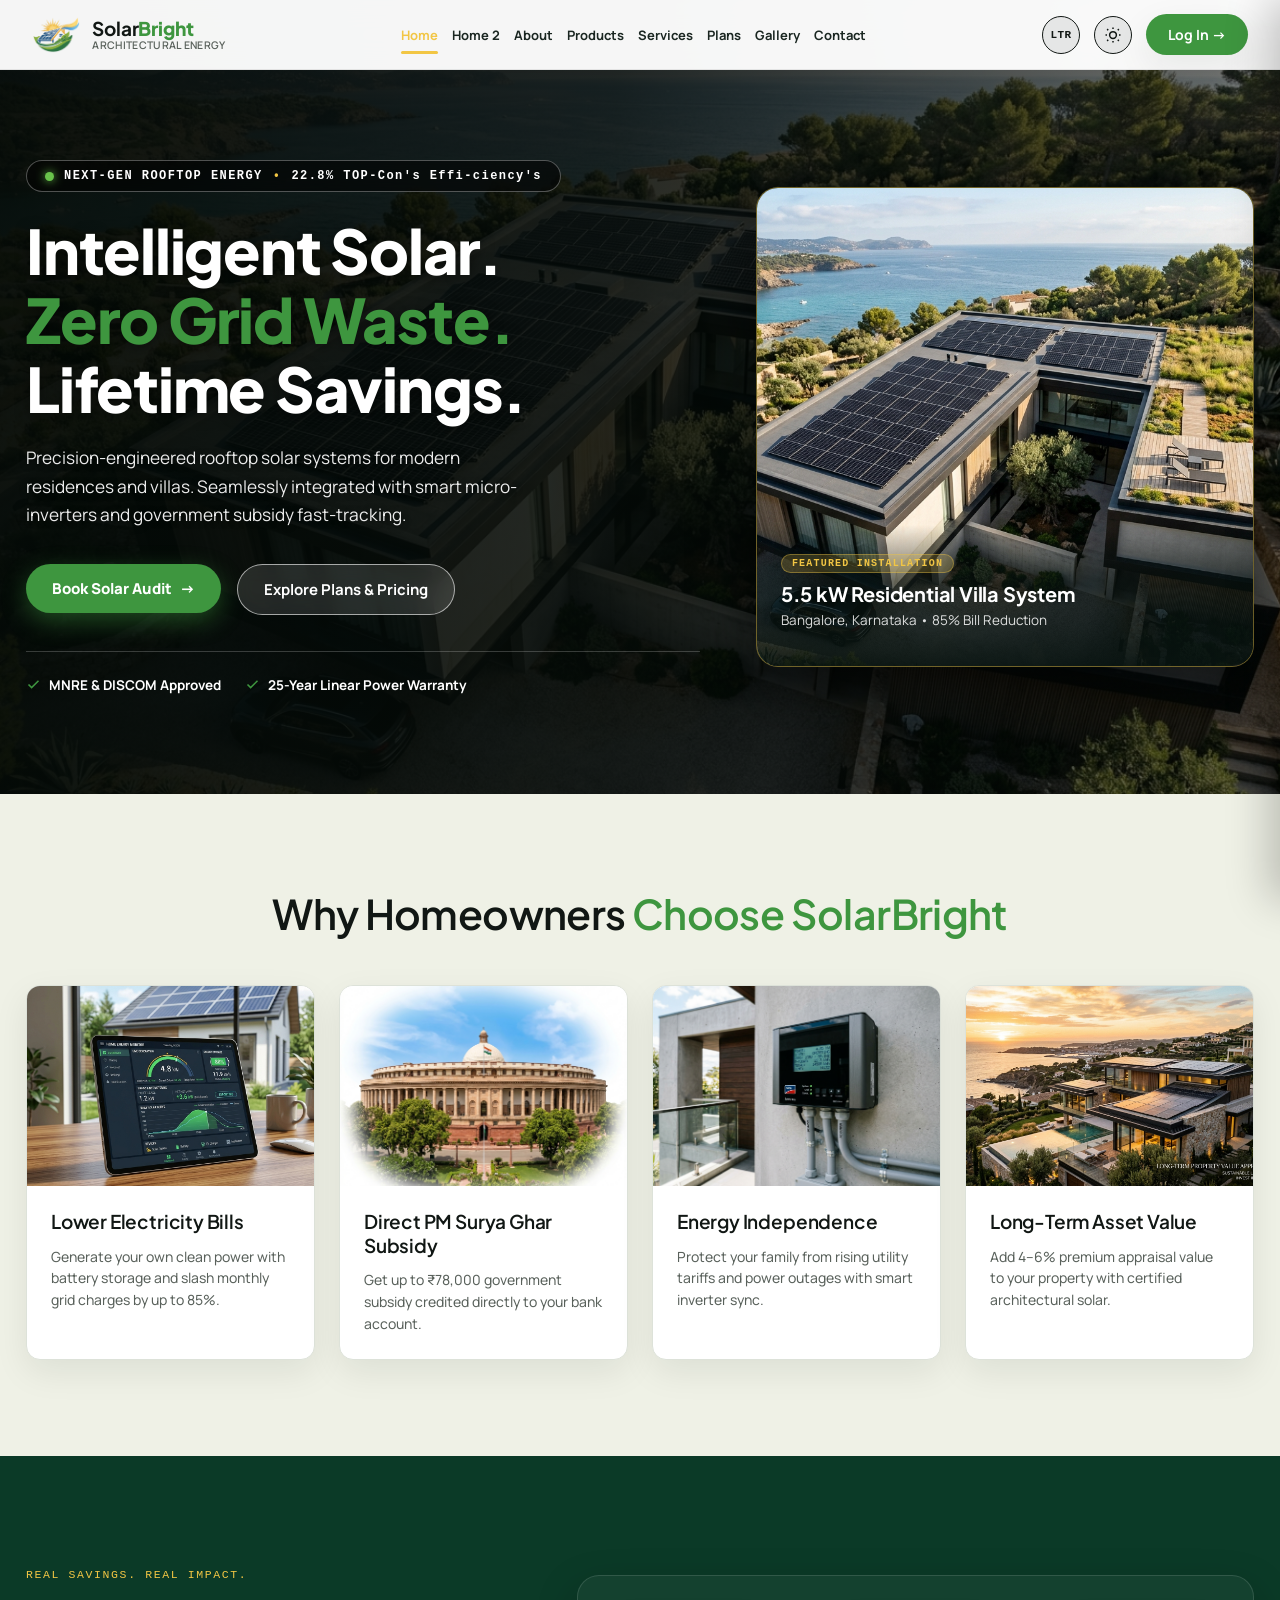
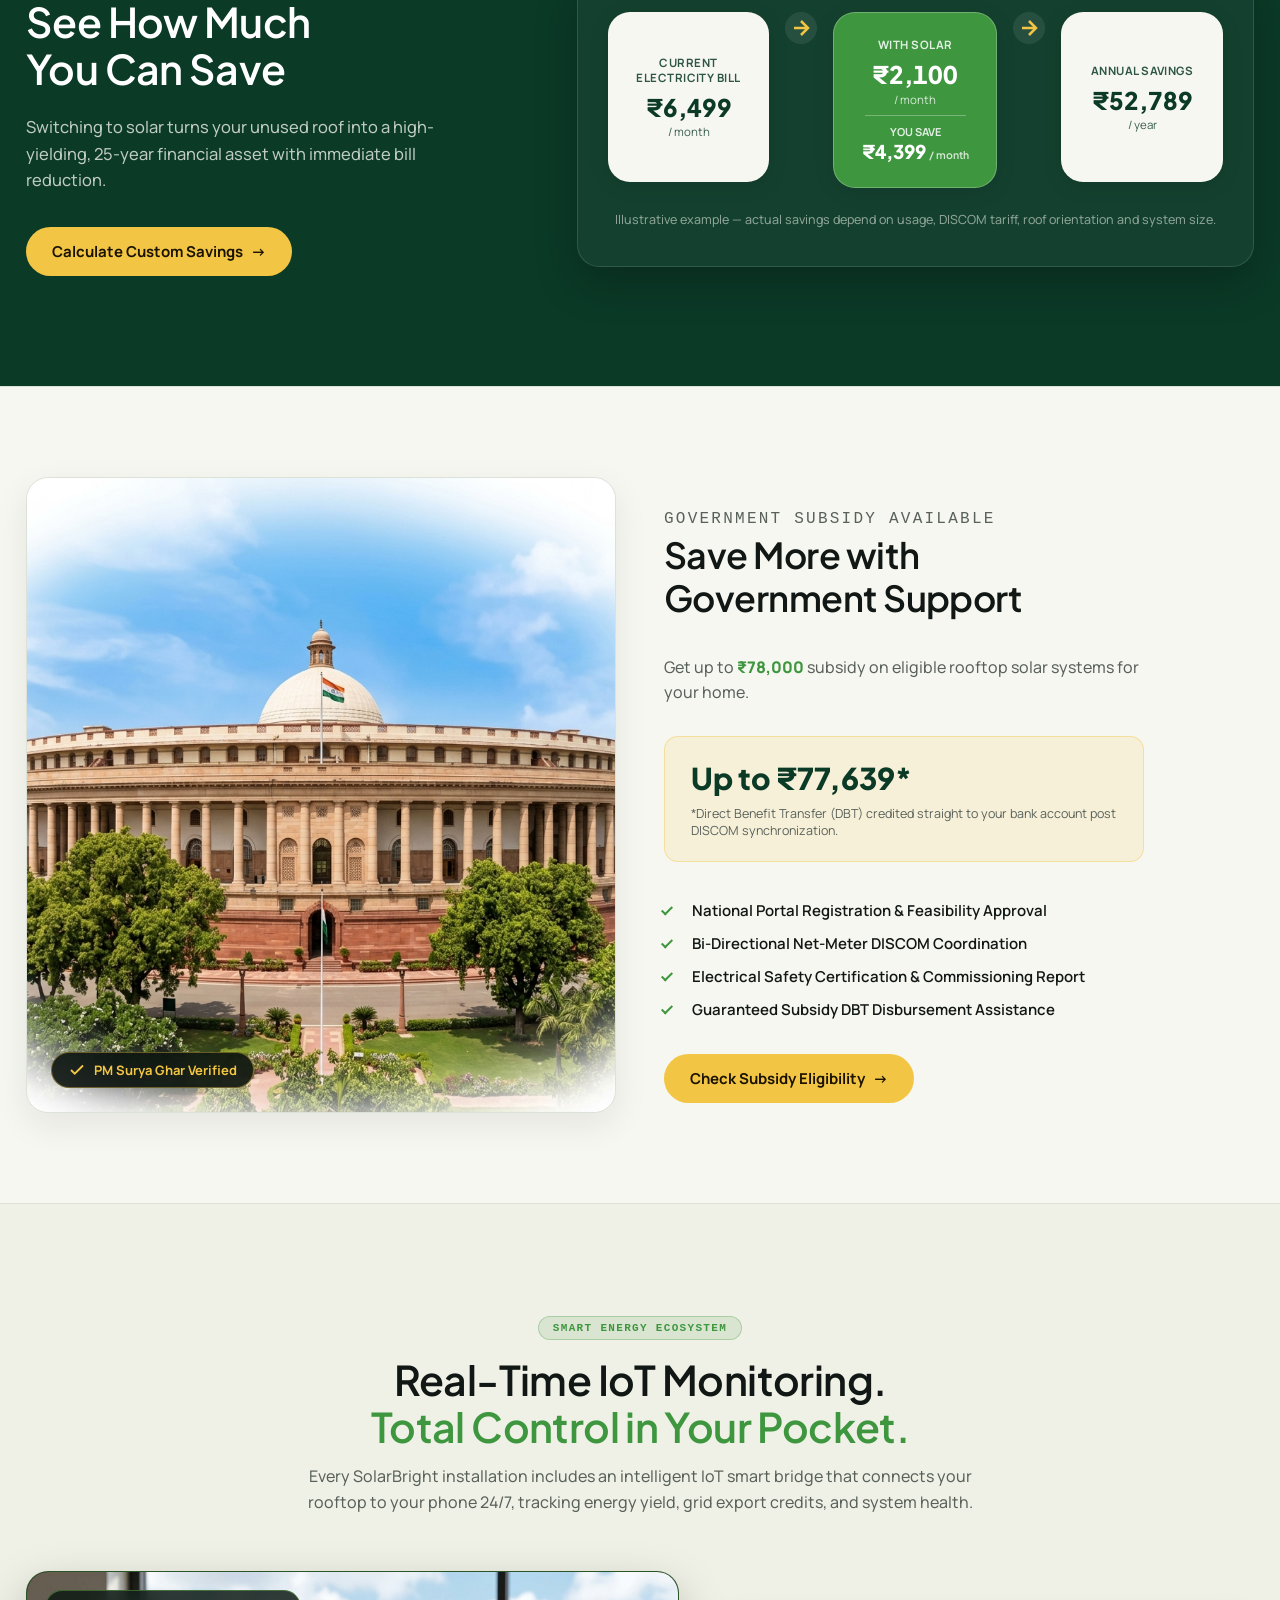
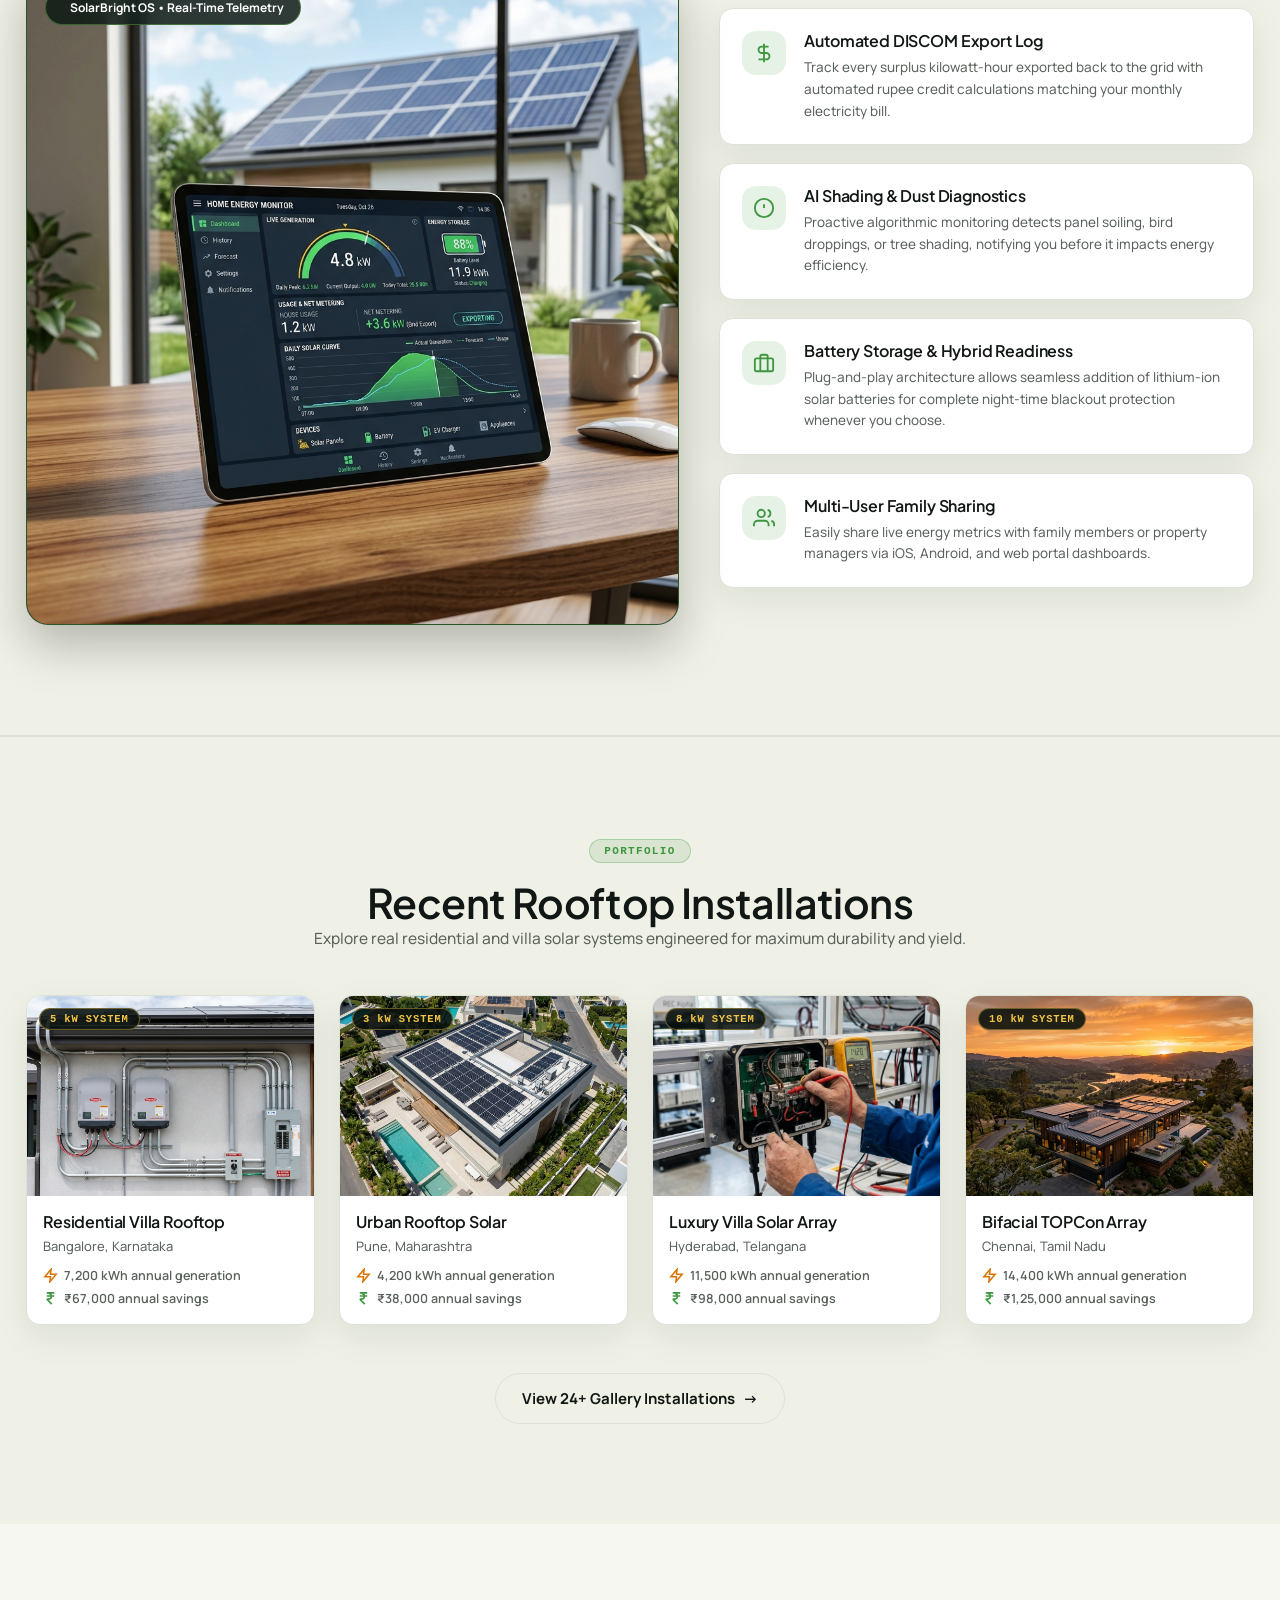
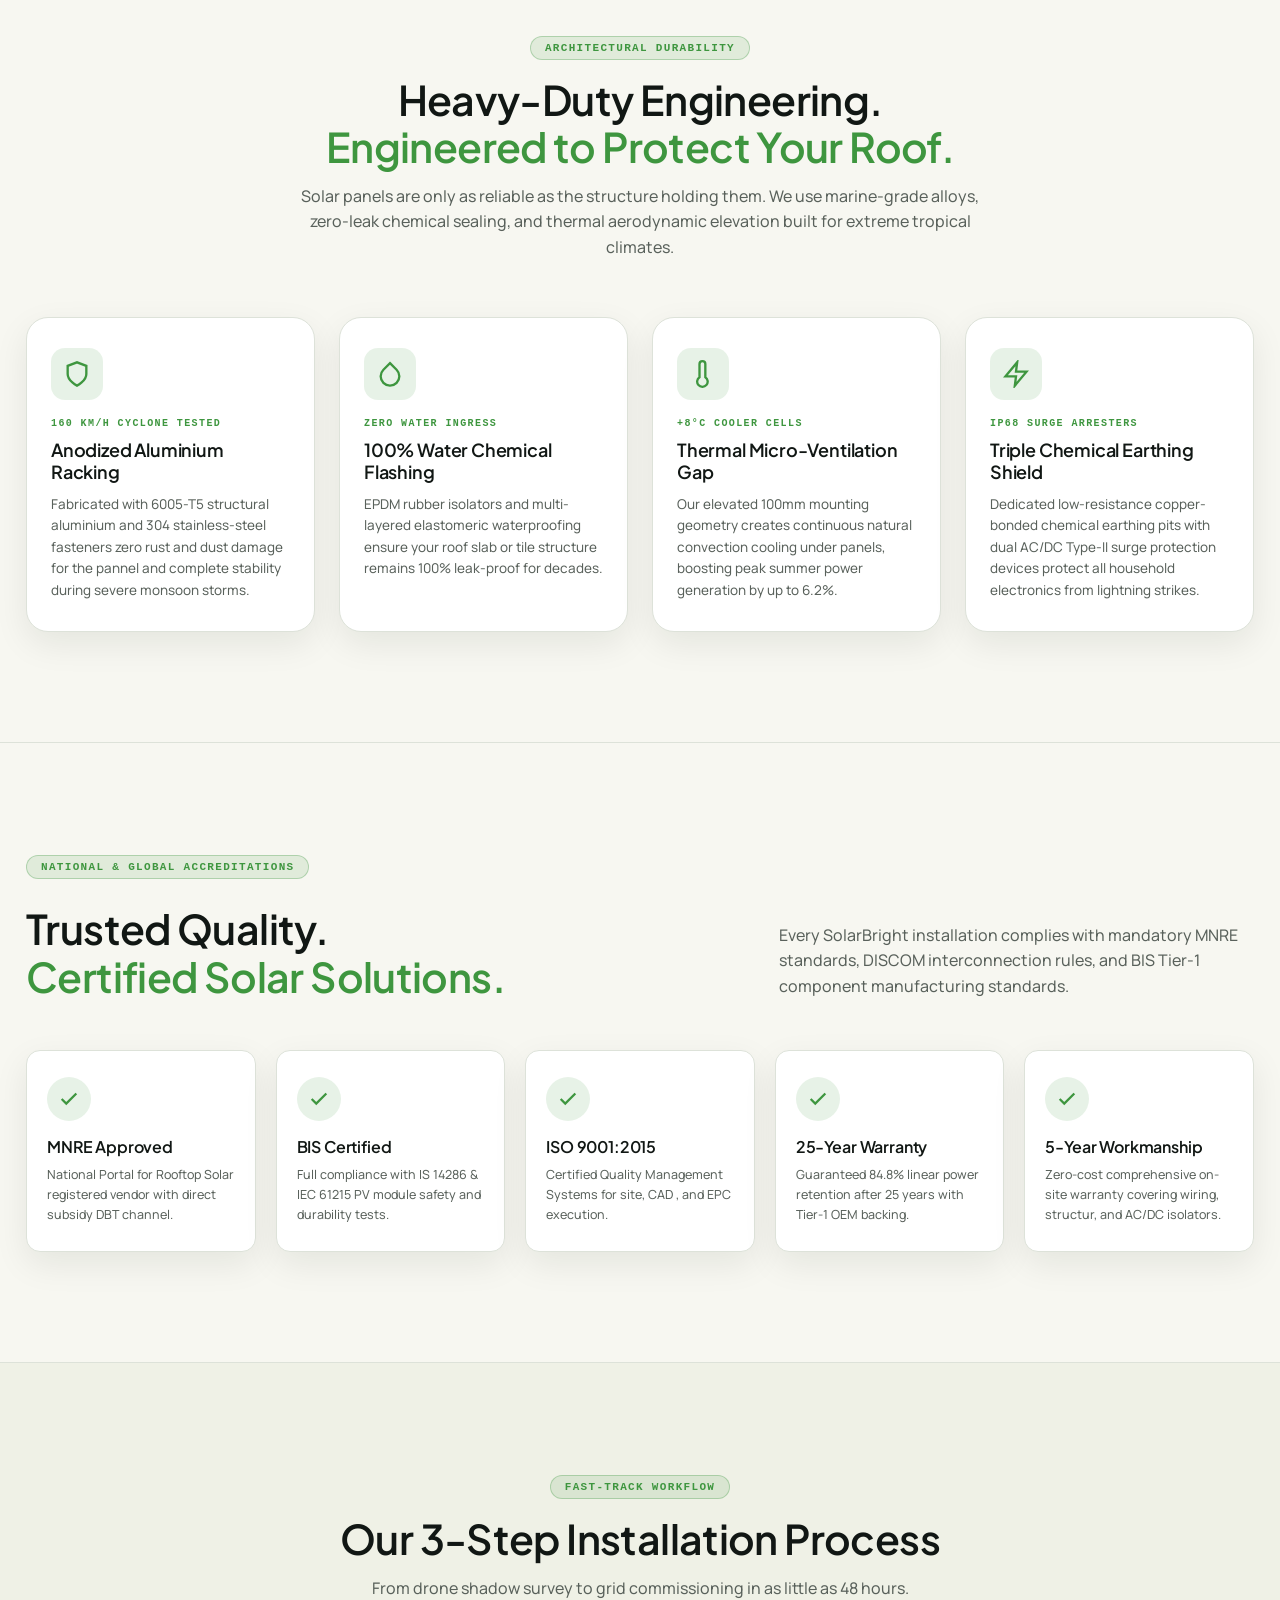
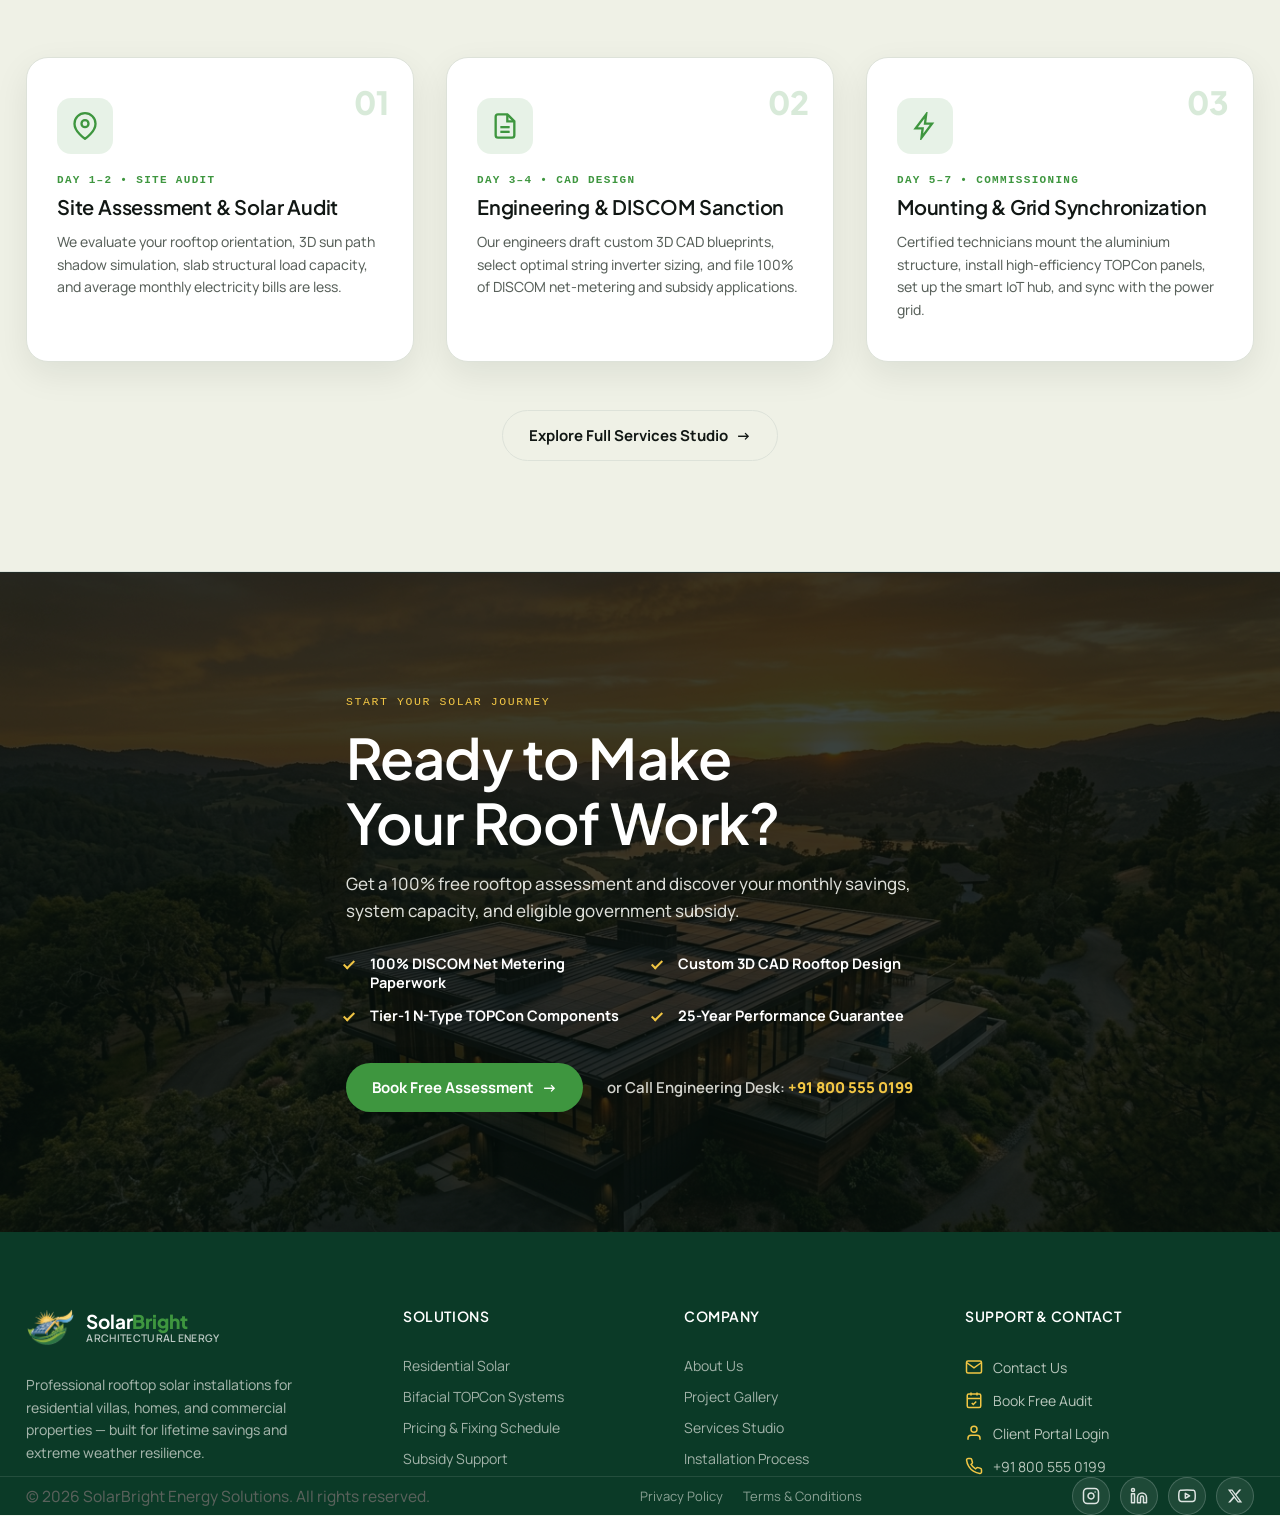
==== commit 0daef6ac: "logo fixed" ====
--- a/index.html
+++ b/index.html
@@ -24,7 +24,7 @@
 <header class="site-header" id="siteHeader">
   <div class="header-inner">
     <a href="index.html" class="brand">
-      <img src="./logo.png" alt="SolarBright Logo" class="brand-logo-img">
+      <img src="assets/images/logo.png" alt="SolarBright Logo" class="brand-logo-img">
       <span class="brand-text">
         <span class="brand-name">Solar<strong>Bright</strong></span>
         <span class="brand-tag">Architectural Energy</span>
@@ -63,7 +63,10 @@
   <div class="mobile-menu-header">
     <a href="index.html" class="brand">
       <img src="assets/images/logo.png" alt="SolarBright Logo" class="brand-logo-img">
-      <span class="brand-name">Solar<strong>Bright</strong></span>
+      <span class="brand-text">
+        <span class="brand-name">Solar<strong>Bright</strong></span>
+        <span class="brand-tag">Architectural Energy</span>
+      </span>
     </a>
     <button class="mobile-menu-close" id="mobileMenuCloseBtn" aria-label="Close menu">&times;</button>
   </div>
@@ -654,7 +657,10 @@
     <div class="footer-col footer-brand">
       <a href="index.html" class="brand">
         <img src="assets/images/logo.png" alt="SolarBright Logo" class="brand-logo-img">
-        <span class="brand-name">Solar<strong>Bright</strong></span>
+        <span class="brand-text">
+          <span class="brand-name">Solar<strong>Bright</strong></span>
+          <span class="brand-tag">Architectural Energy</span>
+        </span>
       </a>
       <p class="footer-desc">Professional rooftop solar installations for residential villas, homes, and commercial properties — built for lifetime savings and extreme weather resilience.</p>
     </div>
--- a/css/styles.css
+++ b/css/styles.css
@@ -78,27 +78,65 @@
 img{ max-width:100%; display:block; }
 a{ color:inherit; text-decoration:none; }
 ul{ list-style:none; margin:0; padding:0; }
-h1,h2,h3,h4{ font-family: var(--font-display); margin:0; line-height:1.12; letter-spacing:-0.01em; }
-p{ margin:0; color: var(--text-secondary); line-height:1.6; }
+h1,h2,h3,h4,h5,h6{ font-family: var(--font-display) !important; margin:0; line-height:1.12; letter-spacing:-0.01em; }
+p{ margin:0; color: var(--text-secondary); line-height:1.6; font-family: var(--font-body); }
 button{ font-family:inherit; cursor:pointer; border:none; background:none; color:inherit; }
 
 .container{ max-width: var(--container); margin:0 auto; padding: 0 32px; }
 
 :focus-visible{ outline: 2px solid var(--green); outline-offset: 3px; }
 
-.eyebrow{
-  font-size: 13px; font-weight: 700; letter-spacing: 0.12em; text-transform: uppercase;
-  color: var(--green); margin: 0 0 14px;
-}
-.eyebrow-light{ color: var(--yellow); }
+/* UNIFIED GLOBAL TYPOGRAPHY SYSTEM ACROSS ALL PAGES */
+h1, .hero-title, .sv-hero-heading, .ab-hero-heading, .ct-page-title, .h2-closing-title, .auth-title {
+  font-family: var(--font-display) !important;
+  font-size: clamp(34px, 4.2vw, 54px);
+  font-weight: 800;
+  line-height: 1.12;
+  letter-spacing: -0.02em;
+  color: var(--text);
+}
+
+h2, .section-heading, .h2-editorial-heading, .pr-editorial-heading, .sv-editorial-heading,
+.pl-editorial-heading, .gl-editorial-heading, .ab-section-title {
+  font-family: var(--font-display) !important;
+  font-size: clamp(28px, 3.2vw, 42px);
+  font-weight: 800;
+  line-height: 1.15;
+  letter-spacing: -0.015em;
+  color: var(--text);
+}
+
+h3, h4, .benefit-body h3, .sv-card h3, .pr-config-card h3, .process-card h3 {
+  font-family: var(--font-display) !important;
+  font-size: clamp(18px, 2vw, 22px);
+  font-weight: 700;
+  line-height: 1.25;
+  color: var(--text);
+}
+
+.eyebrow, .h2-section-label, .pr-section-label, .sv-section-label, .pl-section-label,
+.gl-section-label, .sv-tech-label, .h2-closing-tag, .ab-hero-tag {
+  font-family: monospace, var(--font-body) !important;
+  font-size: 11.5px;
+  font-weight: 800;
+  letter-spacing: 0.14em;
+  text-transform: uppercase;
+  color: var(--green);
+  margin: 0 0 14px;
+}
+.eyebrow-light{ color: var(--yellow) !important; }
+
+p, .section-desc, .h2-section-desc, .pr-section-desc, .sv-section-desc,
+.sv-hero-sub, .ab-hero-sub, .ct-hero-desc, .h2-portrait-sub, .sv-card-desc {
+  font-family: var(--font-body) !important;
+  font-size: 15.5px;
+  font-weight: 400;
+  line-height: 1.6;
+  color: var(--text-secondary);
+}
 
 .text-accent{ color: var(--green); }
 
-.section-heading{
-  font-size: clamp(30px, 3.4vw, 48px);
-  font-weight: 800;
-  color: var(--text);
-}
 .section-heading.centered{ text-align:center; }
 .section-heading.light{ color: var(--white); }
 [data-theme="dark"] .section-heading.light{ color:#fff; }
@@ -139,41 +177,121 @@
 .site-header {
   position: fixed; top: 0; left: 0; right: 0; z-index: 100;
   padding: 14px 0;
-  background: rgba(247, 247, 241, 0.94);
+  background: rgba(255, 255, 255, 0.96);
   backdrop-filter: blur(16px);
   -webkit-backdrop-filter: blur(16px);
-  box-shadow: 0 4px 20px rgba(11, 20, 16, 0.08);
-  border-bottom: 1px solid var(--border);
+  box-shadow: 0 4px 20px rgba(0, 0, 0, 0.06);
+  border-bottom: 1px solid rgba(0, 0, 0, 0.08);
   transition: padding var(--transition), background var(--transition), box-shadow var(--transition), border-color var(--transition);
 }
 
 .site-header.scrolled {
   padding: 10px 0;
-  background: rgba(247, 247, 241, 0.98);
-  box-shadow: 0 6px 28px rgba(11, 20, 16, 0.12);
-  border-bottom: 1px solid var(--border);
+  background: rgba(255, 255, 255, 0.98);
+  box-shadow: 0 6px 24px rgba(0, 0, 0, 0.1);
+  border-bottom: 1px solid rgba(0, 0, 0, 0.1);
 }
 
 .header-inner{
   max-width: var(--container); margin: 0 auto; padding: 0 32px;
   display:flex; align-items:center; justify-content:space-between; gap: 24px;
 }
-.brand{ display:flex; align-items:center; gap:10px; }
-.brand-mark{ flex-shrink:0; }
-.brand-text{ display:flex; flex-direction:column; line-height:1.15; }
-.brand-name{ font-family: var(--font-display); font-weight:700; font-size:19px; color: var(--text); }
-.brand-name strong{ color: var(--green); font-weight:800; }
-.brand-tag{ font-size:10.5px; color: var(--text-secondary); letter-spacing:0.02em; }
+
+/* GLOBAL BRAND LOGO & TYPOGRAPHY SYSTEM */
+.brand,
+.footer-brand .brand,
+.auth-brand-logo {
+  display: inline-flex !important;
+  align-items: center !important;
+  gap: 12px !important;
+  text-decoration: none !important;
+  color: inherit !important;
+}
+
+.brand-logo-img {
+  height: 38px !important;
+  width: auto !important;
+  object-fit: contain !important;
+  vertical-align: middle !important;
+  flex-shrink: 0 !important;
+  display: inline-block !important;
+}
+
+.brand-text {
+  display: inline-flex !important;
+  flex-direction: column !important;
+  line-height: 1.15 !important;
+  text-align: left !important;
+}
+
+[dir="rtl"] .brand-text {
+  text-align: right !important;
+}
+
+.brand-name {
+  font-family: var(--font-display) !important;
+  font-weight: 700 !important;
+  font-size: 19px !important;
+  color: var(--text) !important;
+  letter-spacing: -0.01em !important;
+  display: block !important;
+}
+
+.brand-name strong {
+  color: var(--green) !important;
+  font-weight: 800 !important;
+}
+
+.brand-tag {
+  font-family: var(--font-body) !important;
+  font-size: 10.5px !important;
+  font-weight: 600 !important;
+  color: var(--text-secondary) !important;
+  letter-spacing: 0.03em !important;
+  text-transform: uppercase !important;
+  display: block !important;
+}
+
+/* Footer Brand Typography */
+.site-footer .brand-name,
+.footer-brand .brand-name,
+.h2-footer .brand-name {
+  color: #ffffff !important;
+}
+
+.site-footer .brand-tag,
+.footer-brand .brand-tag,
+.h2-footer .brand-tag {
+  color: rgba(255, 255, 255, 0.72) !important;
+}
+
+/* Auth Brand Logo in Cards */
+.auth-brand-logo {
+  margin-bottom: 18px !important;
+  justify-content: center !important;
+}
+
+.auth-brand-logo .brand-logo-img {
+  height: 44px !important;
+}
+
+.auth-brand-logo .brand-name {
+  font-size: 21px !important;
+}
+
+.auth-brand-logo .brand-tag {
+  font-size: 11px !important;
+}
 
 .main-nav{ display:flex; align-items:center; gap: 20px; flex-wrap: nowrap; }
 .nav-link{
-  font-size: 14px; font-weight: 600; color: var(--text-secondary);
+  font-size: 14px; font-weight: 700; color: #1a2621;
   position:relative; padding: 4px 0; transition: color var(--transition);
   white-space: nowrap; flex-shrink: 0;
 }
 .nav-link:hover, .nav-link.active{ color: var(--green); }
 .nav-link.active::after{
-  content:""; position:absolute; left:0; right:0; bottom:-6px; height:2.5px; background: var(--green); border-radius: 999px;
+  content:""; position:absolute; left:0; right:0; bottom:-6px; height:3px; background: var(--green); border-radius: 999px;
 }
 
 /* Dark Mode Header Overrides */
@@ -189,9 +307,9 @@
   border-bottom: 1px solid rgba(62, 150, 63, 0.3);
 }
 
-[data-theme="dark"] .site-header .brand-name { color: #FFFFFF; }
-[data-theme="dark"] .site-header .brand-name strong { color: var(--green); }
-[data-theme="dark"] .site-header .brand-tag { color: rgba(255, 255, 255, 0.7); }
+[data-theme="dark"] .site-header .brand-name { color: #FFFFFF !important; }
+[data-theme="dark"] .site-header .brand-name strong { color: var(--green) !important; }
+[data-theme="dark"] .site-header .brand-tag { color: rgba(255, 255, 255, 0.7) !important; }
 
 [data-theme="dark"] .site-header .nav-link { color: rgba(255, 255, 255, 0.85); }
 [data-theme="dark"] .site-header .nav-link:hover,
@@ -2417,7 +2535,7 @@
   min-height: 64px;
   max-width: 64px;
   max-height: 64px;
-  border-radius: 50%;
+  border-radius: 12px;
   overflow: hidden;
   border: 2px solid var(--h2-green);
   box-shadow: 0 4px 14px rgba(77, 153, 72, 0.2);
@@ -3243,26 +3361,27 @@
   color: rgba(255, 255, 255, 0.88);
   margin-bottom: 40px;
 }
-.h2-closing-actions {
-  display: flex;
+.h2-closing-actions .btn {
+  min-width: 220px;
+  height: 58px;
+  display: inline-flex;
   align-items: center;
   justify-content: center;
-  gap: 20px;
-  flex-wrap: wrap;
 }
 .btn-lg {
   padding: 18px 38px;
   font-size: 17px;
 }
 .h2-btn-light {
-  background: rgba(255, 255, 255, 0.12);
-  color: #ffffff;
-  border: 1px solid rgba(255, 255, 255, 0.4);
+  background: rgba(255, 255, 255, 0.15);
+  color: #ffffff !important;
+  border: 1.5px solid rgba(255, 255, 255, 0.5);
   backdrop-filter: blur(8px);
 }
 .h2-btn-light:hover {
-  background: #ffffff;
-  color: var(--h2-primary);
+  background: #ffffff !important;
+  color: #0b1a13 !important;
+  border-color: #ffffff !important;
 }
 
 .h2-closing-footer-tag {
@@ -7023,19 +7142,84 @@
   font-family: var(--font-body);
 }
 
+/* FLOATING TOP-RIGHT THEME & RTL CONTROLS (AUTH PAGES) */
+.auth-floating-actions {
+  position: fixed !important;
+  top: 24px !important;
+  right: 32px !important;
+  display: flex !important;
+  align-items: center !important;
+  gap: 12px !important;
+  z-index: 9999 !important;
+}
+
+.auth-floating-actions .rtl-toggle,
+.auth-floating-actions .theme-toggle {
+  width: 42px !important;
+  height: 42px !important;
+  min-width: 42px !important;
+  min-height: 42px !important;
+  border-radius: 50% !important;
+  display: flex !important;
+  align-items: center !important;
+  justify-content: center !important;
+  padding: 0 !important;
+  border: 1.5px solid var(--border) !important;
+  color: var(--text) !important;
+  background: var(--card-bg, #ffffff) !important;
+  box-shadow: 0 4px 14px rgba(0, 0, 0, 0.08) !important;
+  cursor: pointer !important;
+  transition: all var(--transition) !important;
+}
+
+.auth-floating-actions .rtl-toggle:hover,
+.auth-floating-actions .theme-toggle:hover {
+  border-color: var(--green) !important;
+  color: var(--green) !important;
+  transform: translateY(-2px) !important;
+  box-shadow: 0 6px 18px rgba(62, 150, 63, 0.25) !important;
+}
+
+.auth-floating-actions .theme-toggle svg {
+  width: 18px !important;
+  height: 18px !important;
+}
+
+[data-theme="light"] .auth-floating-actions .icon-sun { display: block !important; }
+[data-theme="light"] .auth-floating-actions .icon-moon { display: none !important; }
+[data-theme="dark"] .auth-floating-actions .icon-sun { display: none !important; }
+[data-theme="dark"] .auth-floating-actions .icon-moon { display: block !important; }
+
+@media (max-width: 600px) {
+  .auth-floating-actions {
+    top: 16px !important;
+    right: 16px !important;
+  }
+}
+
 .auth-section {
   padding: 60px 0;
   min-height: 100vh;
   display: flex;
   align-items: center;
-  justify-content: center;
+  justify-content: flex-end;
   box-sizing: border-box;
 }
 
 .auth-card-wrapper {
   max-width: 520px;
-  margin: 0 auto;
-  width: 100%;
+  margin-left: auto;
+  margin-right: 0;
+  width: 100%;
+}
+
+@media (max-width: 992px) {
+  .auth-card-wrapper {
+    margin: 0 auto;
+  }
+  .auth-section {
+    justify-content: center;
+  }
 }
 
 .auth-card {
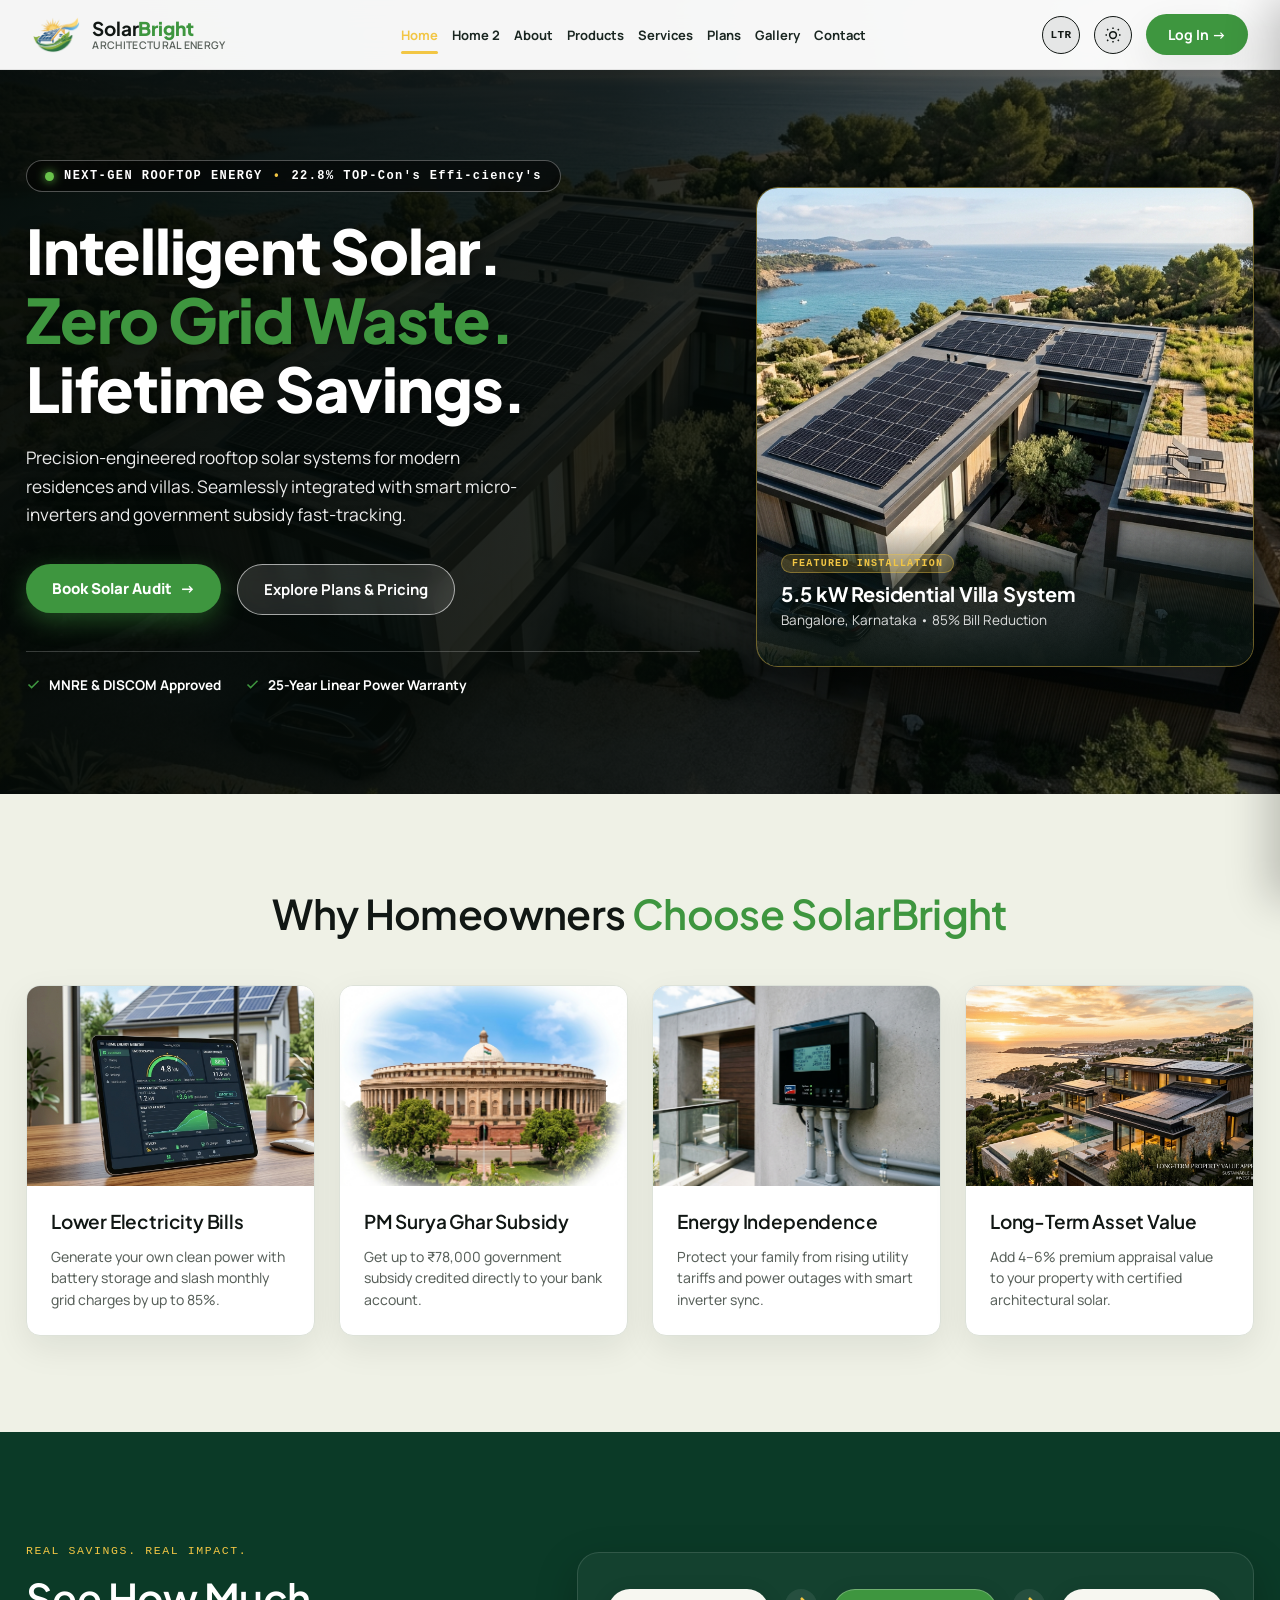
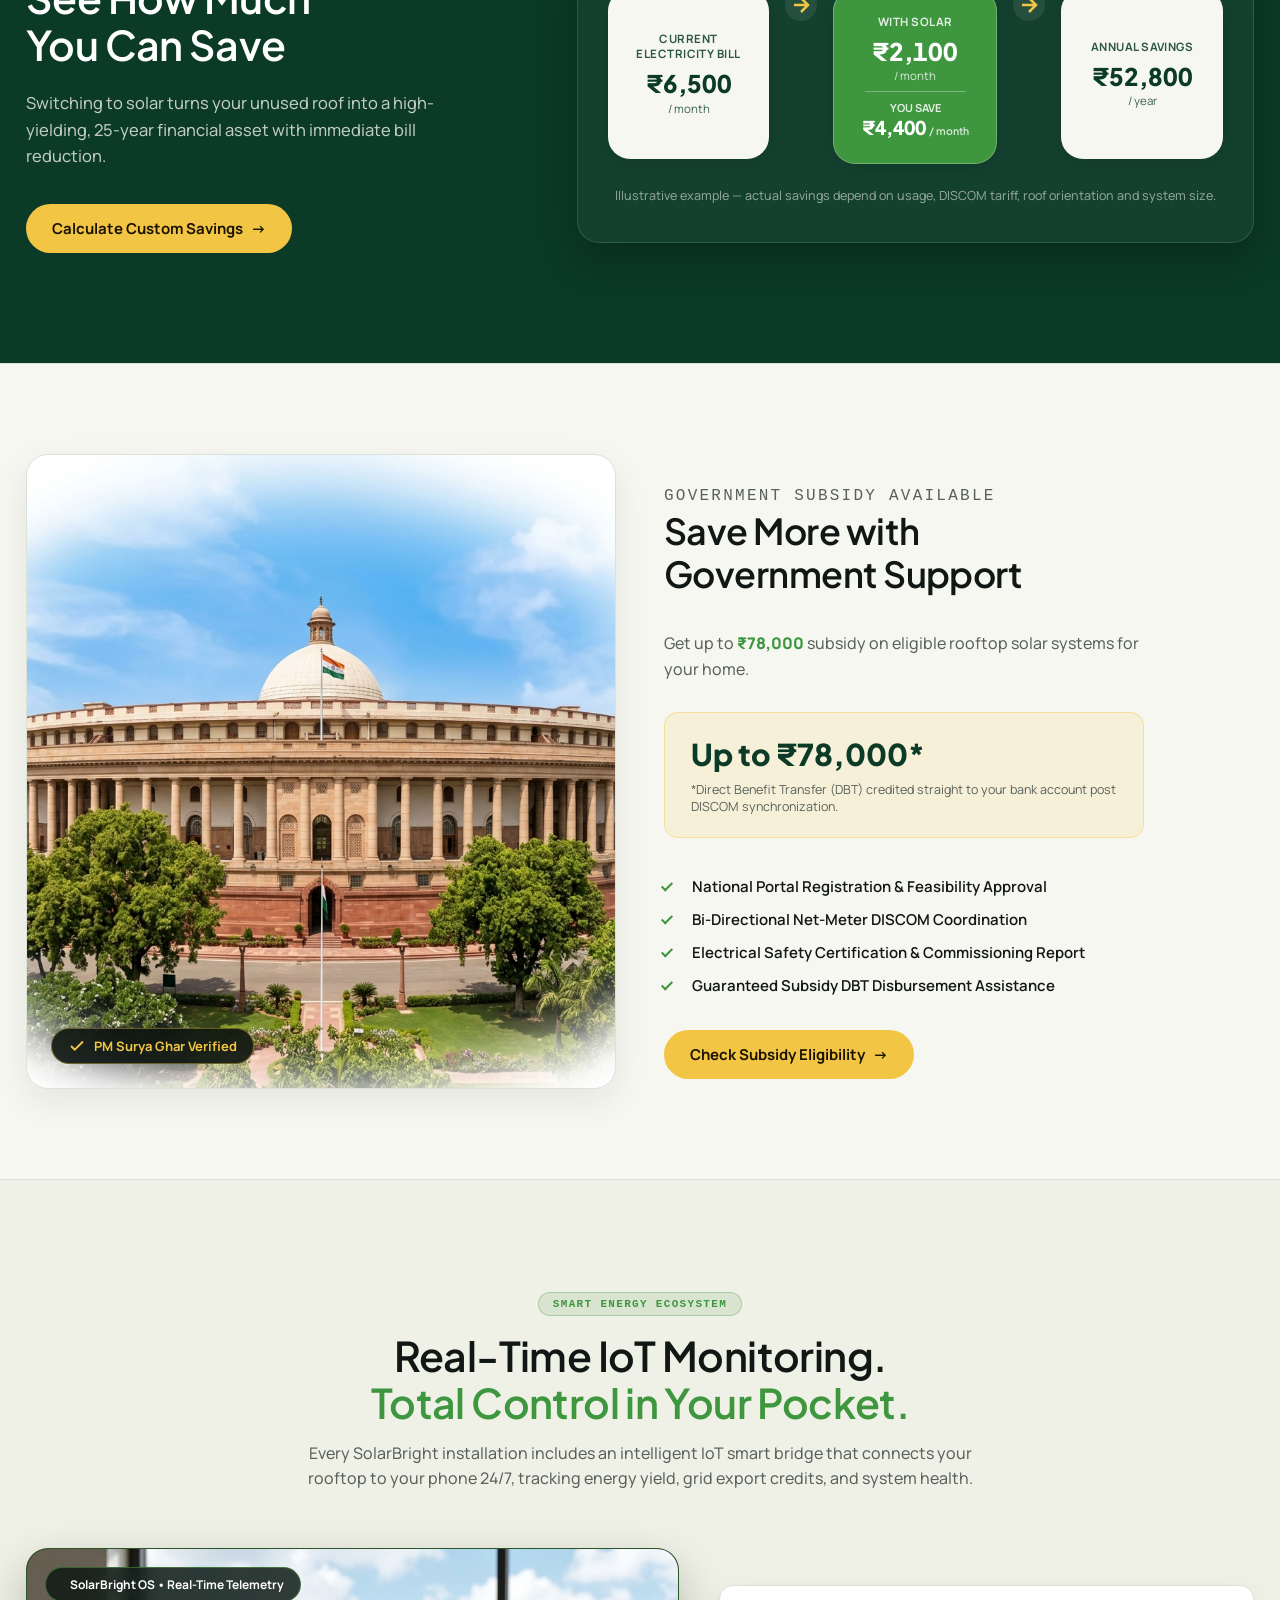
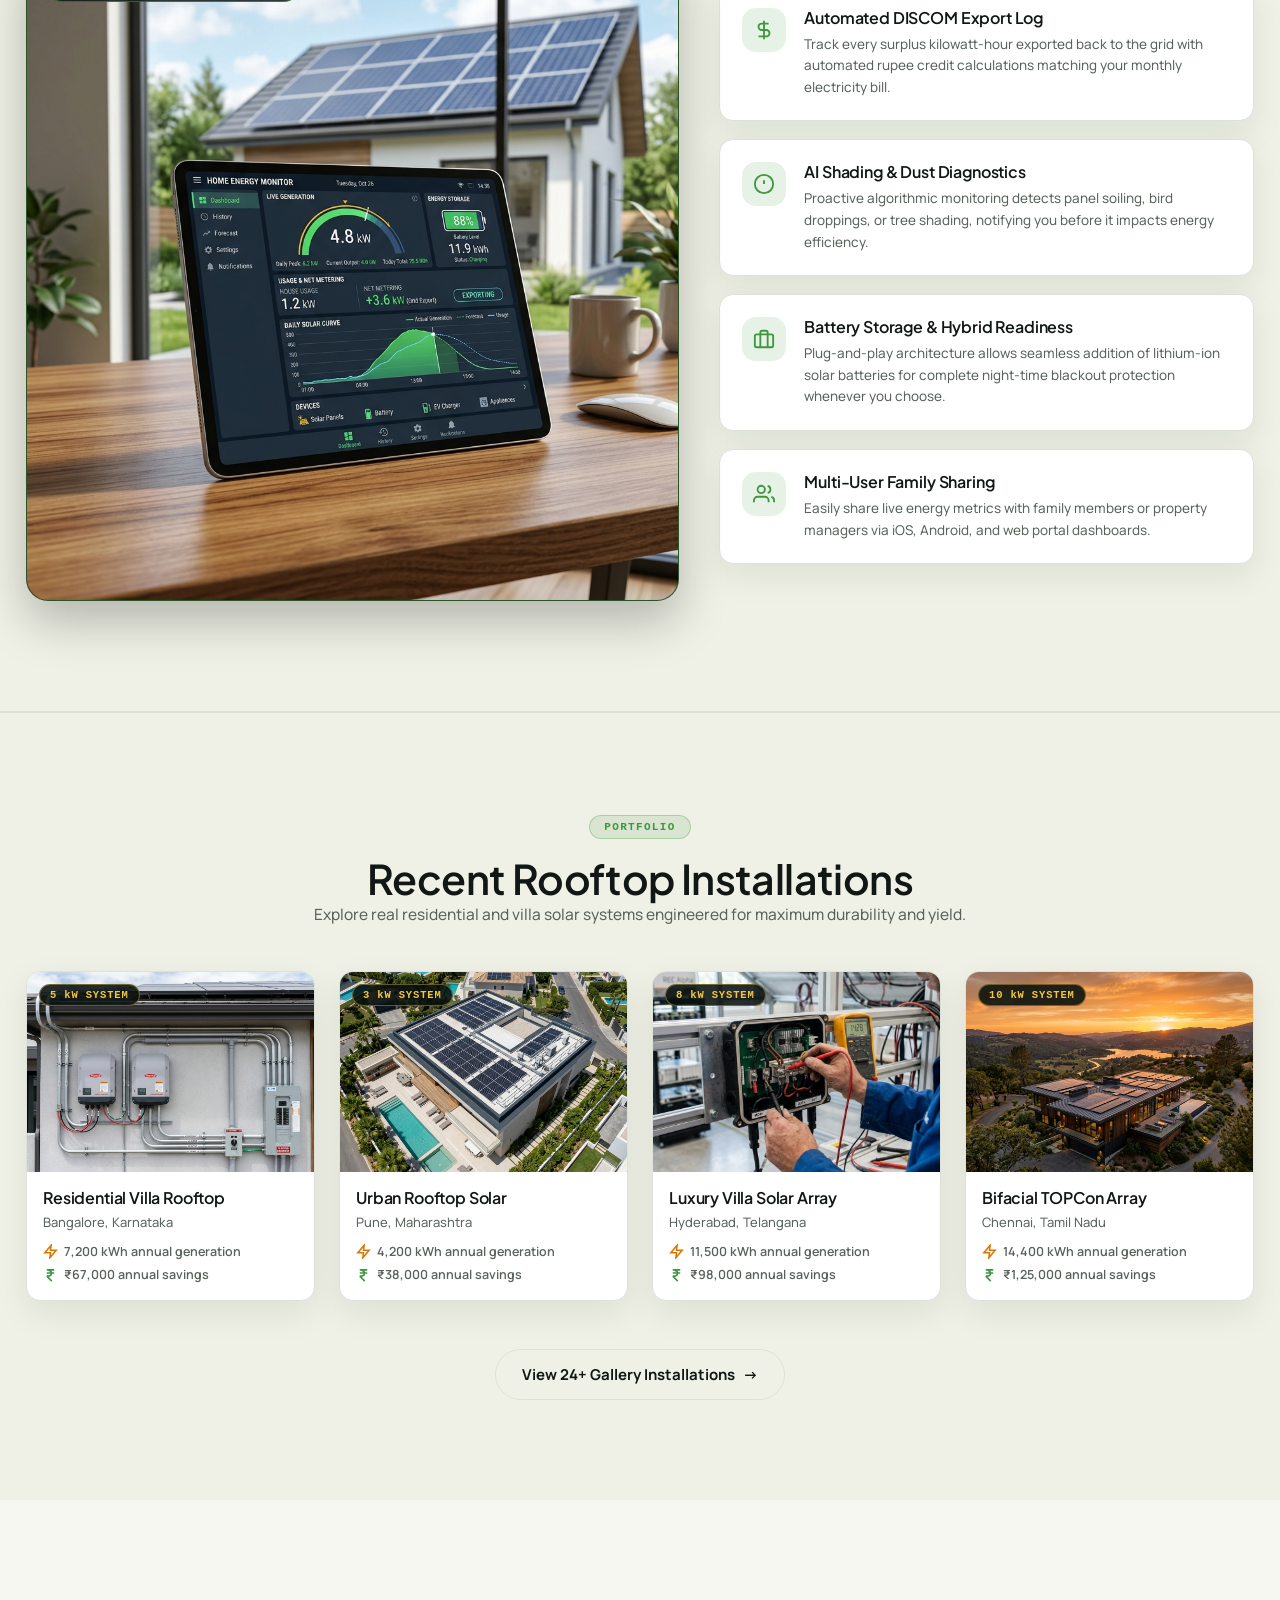
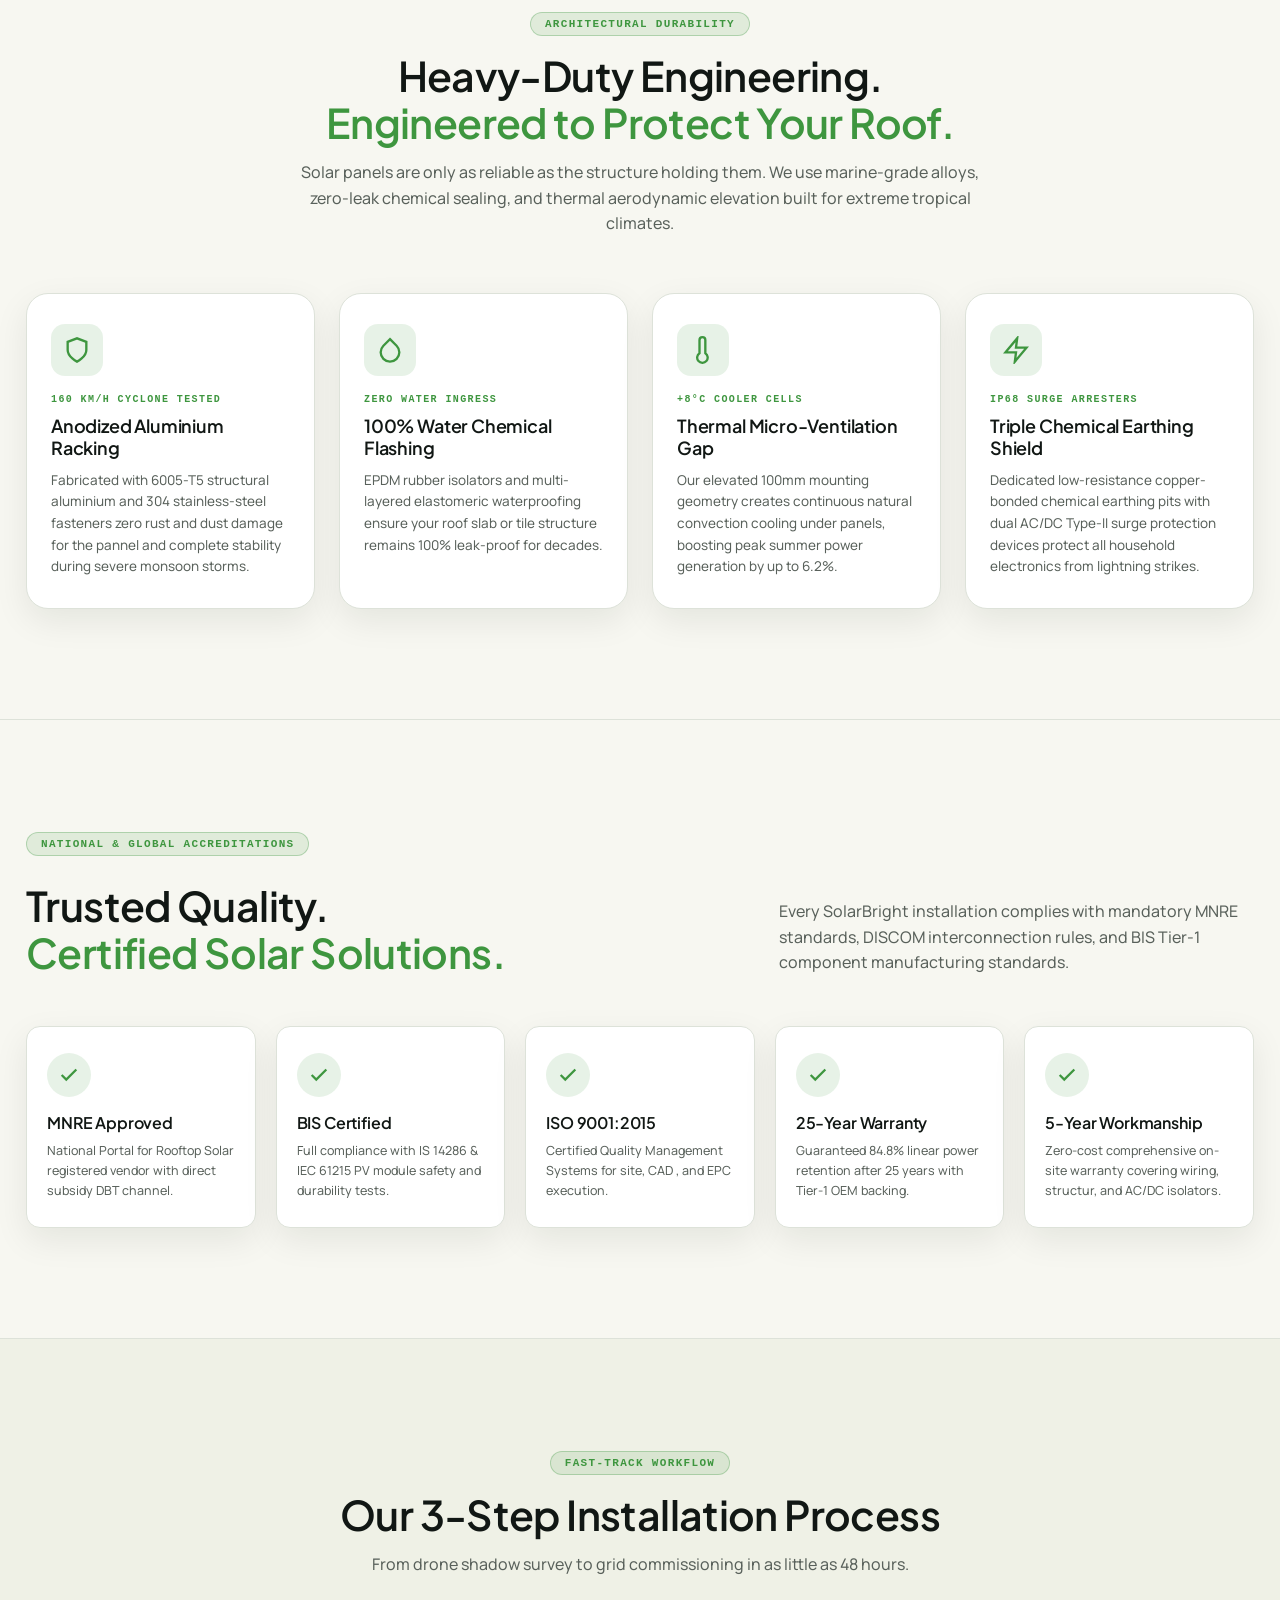
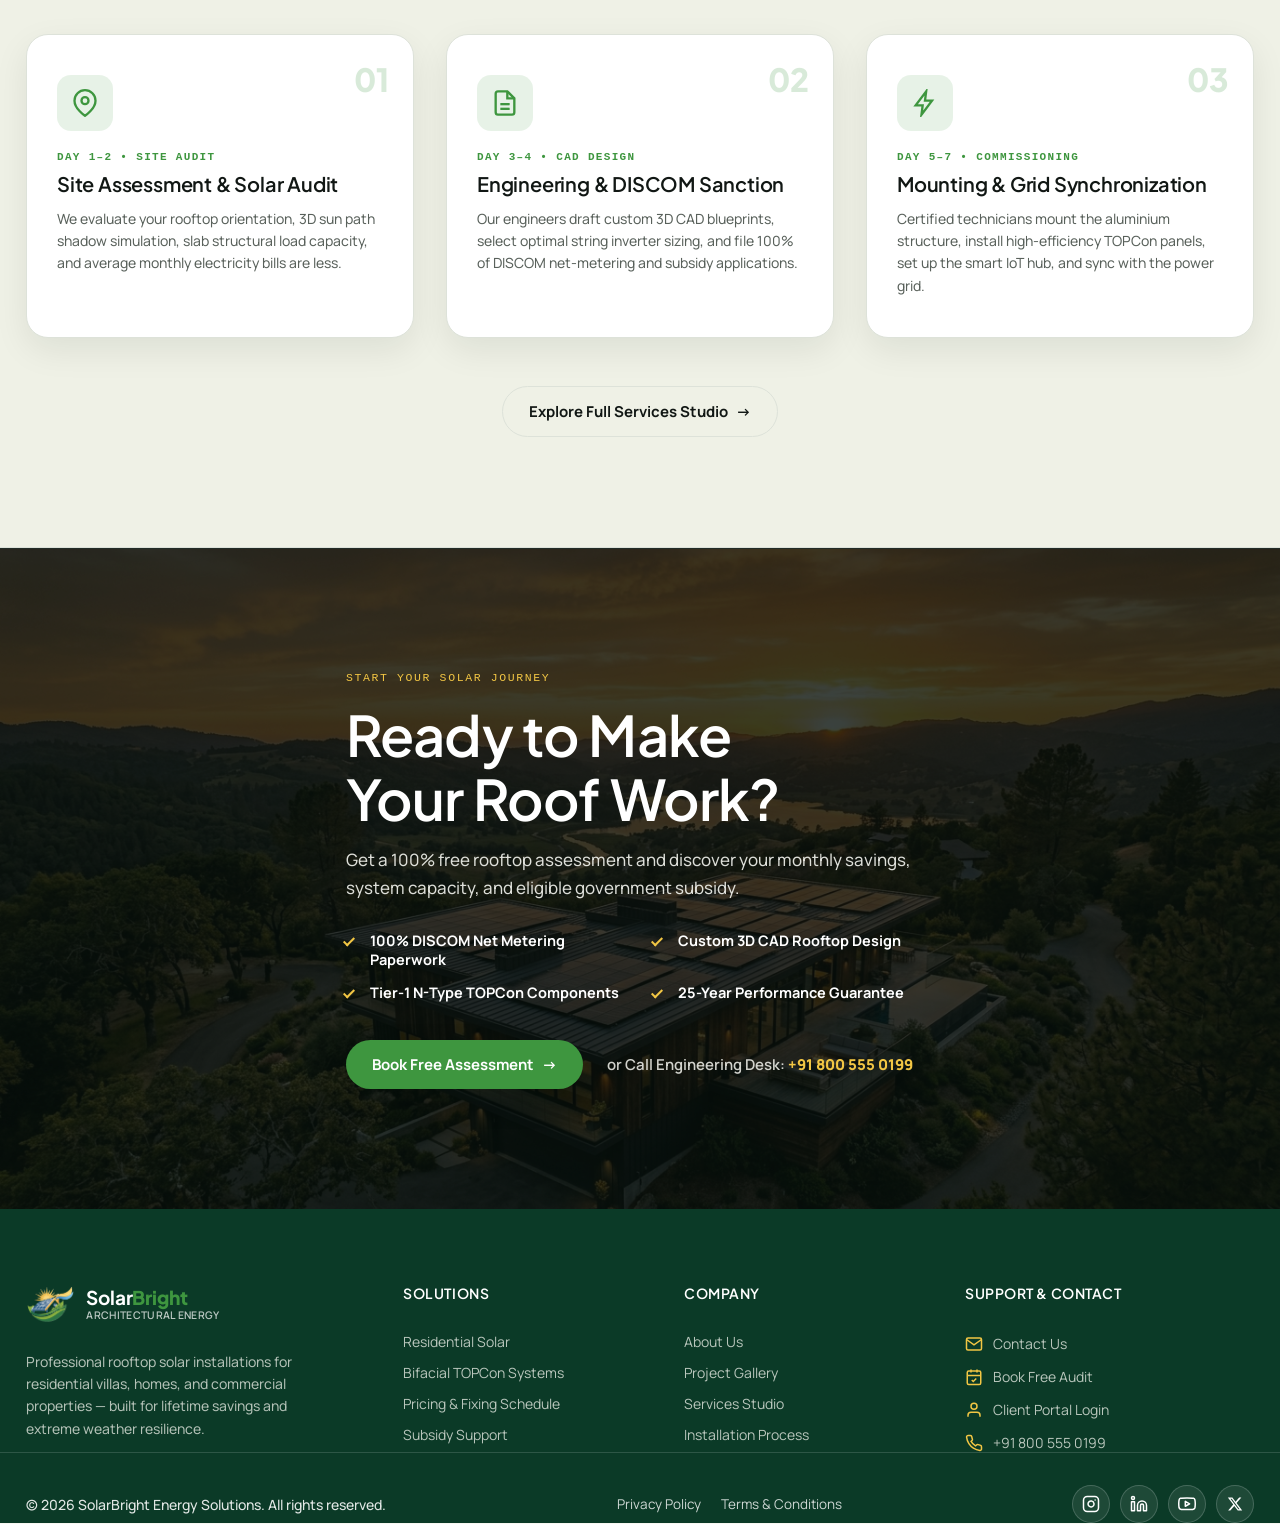
==== commit 31bcaa24: "fiximg my issue" ====
--- a/index.html
+++ b/index.html
@@ -218,7 +218,7 @@
             <img src="assets/images/govt-building.jpg" alt="PM Surya Ghar Solar Subsidy Direct Transfer" loading="lazy">
           </div>
           <div class="benefit-body">
-            <h3>Direct PM Surya Ghar Subsidy</h3>
+            <h3>PM Surya Ghar Subsidy</h3>
             <p>Get up to ₹78,000 government subsidy credited directly to your bank account.</p>
           </div>
         </div>
--- a/css/styles.css
+++ b/css/styles.css
@@ -352,30 +352,41 @@
 
 [dir="rtl"] {
   text-align: right;
-}
-
-[dir="rtl"] .main-nav {
-  flex-direction: row-reverse;
-}
-
-[dir="rtl"] .header-actions {
-  flex-direction: row-reverse;
+  direction: rtl;
 }
 
 [dir="rtl"] .arrow {
   display: inline-block;
   transform: scaleX(-1);
+}
+
+[dir="rtl"] .process-num-badge {
+  right: auto !important;
+  left: 24px !important;
 }
 
 [dir="rtl"] .mobile-menu {
   right: auto;
   left: 0;
   transform: translateX(-100%);
-  box-shadow: 10px 0 40px rgba(0,0,0,0.18);
+  box-shadow: 12px 0 40px rgba(0, 0, 0, 0.22);
+  border-left: none;
+  border-right: 1px solid var(--border);
+  text-align: right;
 }
 
 [dir="rtl"] .mobile-menu.open {
-  transform: translateX(0);
+  transform: translateX(0) !important;
+}
+
+[dir="rtl"] .mobile-menu nav {
+  text-align: right;
+}
+
+[dir="rtl"] .mobile-link:hover,
+[dir="rtl"] .mobile-link.active,
+[dir="rtl"] .mobile-link.text-accent {
+  transform: translateX(-4px);
 }
 
 @media (max-width: 1280px) {
@@ -2060,19 +2071,121 @@
 }
 
 /* ---------- 12. FOOTER ---------- */
-.site-footer{ background: var(--green-dark); color: rgba(244,245,239,0.85); padding: 76px 0 0; }
-[data-theme="dark"] .site-footer{ background:#081310; }
-.footer-grid{ display:grid; grid-template-columns: 1.4fr 1fr 1fr 1.2fr; gap:40px; padding-bottom: 60px; border-bottom: 1px solid rgba(255,255,255,0.1); }
-.footer-brand .brand-name{ color:#fff; }
-.footer-desc{ margin-top:16px; font-size:14px; color: rgba(244,245,239,0.65); max-width:280px; }
-.footer-col h4{ font-size:14px; font-weight:600; color:#fff; margin-bottom:18px; text-transform:uppercase; letter-spacing:0.04em; }
-.footer-col{ display:flex; flex-direction:column; gap:12px; }
-.footer-col a{ font-size:14px; color: rgba(244,245,239,0.65); transition: color var(--transition); }
-.footer-col a:hover{ color: var(--yellow); }
-.footer-bottom{ display:flex; align-items:center; justify-content:space-between; padding: 24px 0; flex-wrap:wrap; gap:14px; font-size:13px; color: rgba(244,245,239,0.55); }
-.footer-legal{ display:flex; gap:20px; }
-.footer-social{ display:flex; gap:14px; }
-.footer-social a{ width:32px; height:32px; border-radius:50%; border:1px solid rgba(255,255,255,0.2); display:flex; align-items:center; justify-content:center; font-size:11px; }
+.site-footer {
+  background: var(--green-dark);
+  color: rgba(244, 245, 239, 0.9);
+  padding: 76px 0 0;
+}
+[data-theme="dark"] .site-footer {
+  background: #081310;
+}
+.footer-grid {
+  display: grid;
+  grid-template-columns: 1.4fr 1fr 1fr 1.2fr;
+  gap: 40px;
+  padding-bottom: 48px;
+  margin-bottom: 32px;
+  border-bottom: 1px solid rgba(255, 255, 255, 0.14);
+}
+.footer-brand .brand-name { color: #fff; }
+.footer-desc { margin-top: 16px; font-size: 14px; color: rgba(244, 245, 239, 0.72); max-width: 280px; }
+.footer-col h4 { font-size: 14px; font-weight: 600; color: #fff; margin-bottom: 18px; text-transform: uppercase; letter-spacing: 0.04em; }
+.footer-col { display: flex; flex-direction: column; gap: 12px; }
+.footer-col a { font-size: 14px; color: rgba(244, 245, 239, 0.75); transition: color var(--transition); }
+.footer-col a:hover { color: var(--yellow); }
+
+.footer-bottom {
+  display: flex;
+  align-items: center;
+  justify-content: space-between;
+  padding: 28px 0 44px;
+  flex-wrap: wrap;
+  gap: 16px;
+  font-size: 14px;
+  color: rgba(255, 255, 255, 0.88) !important;
+}
+
+.footer-bottom p {
+  margin: 0;
+  color: rgba(255, 255, 255, 0.88) !important;
+  font-size: 14px;
+  font-weight: 500;
+  line-height: 1.5;
+}
+
+.footer-legal {
+  display: flex;
+  gap: 20px;
+}
+
+.footer-legal a {
+  font-size: 13.5px;
+  color: rgba(255, 255, 255, 0.8) !important;
+  text-decoration: none;
+  transition: color var(--transition);
+}
+
+.footer-legal a:hover {
+  color: var(--yellow) !important;
+  text-decoration: underline;
+}
+
+.footer-social {
+  display: flex;
+  gap: 12px;
+}
+
+.footer-social a {
+  width: 36px;
+  height: 36px;
+  border-radius: 50%;
+  border: 1px solid rgba(255, 255, 255, 0.25);
+  color: #ffffff !important;
+  display: flex;
+  align-items: center;
+  justify-content: center;
+  font-size: 11px;
+  transition: all var(--transition);
+}
+
+.footer-social a:hover {
+  background: var(--green);
+  border-color: var(--green);
+  color: #ffffff !important;
+  transform: translateY(-2px);
+}
+
+@media (max-width: 900px) {
+  .footer-grid {
+    grid-template-columns: 1fr 1fr;
+    gap: 32px;
+    row-gap: 36px;
+    padding-bottom: 40px;
+    margin-bottom: 28px;
+  }
+  .footer-bottom {
+    flex-direction: column;
+    align-items: center;
+    text-align: center;
+    gap: 18px;
+    padding: 28px 0 44px;
+  }
+  .footer-legal {
+    justify-content: center;
+  }
+  .footer-social {
+    justify-content: center;
+  }
+}
+
+@media (max-width: 600px) {
+  .footer-grid {
+    grid-template-columns: 1fr;
+    gap: 28px;
+    padding-bottom: 36px;
+    margin-bottom: 24px;
+  }
+}
 
 /* ---------- FOOTER CONTACT LINK & ICON STYLING ---------- */
 .footer-contact-col {
@@ -3361,13 +3474,44 @@
   color: rgba(255, 255, 255, 0.88);
   margin-bottom: 40px;
 }
+.h2-closing-actions {
+  display: flex;
+  align-items: center;
+  justify-content: center;
+  gap: 20px;
+  flex-wrap: wrap;
+  width: 100%;
+}
+
 .h2-closing-actions .btn {
   min-width: 220px;
   height: 58px;
   display: inline-flex;
   align-items: center;
   justify-content: center;
-}
+  text-align: center;
+}
+
+@media (max-width: 600px) {
+  .h2-closing-actions {
+    flex-direction: column;
+    align-items: center;
+    justify-content: center;
+    gap: 14px;
+    width: 100%;
+    max-width: 320px;
+    margin: 0 auto;
+  }
+  .h2-closing-actions .btn {
+    width: 100% !important;
+    min-width: 0 !important;
+    max-width: 320px;
+    margin: 0 auto;
+    justify-content: center;
+    text-align: center;
+  }
+}
+
 .btn-lg {
   padding: 18px 38px;
   font-size: 17px;
@@ -4895,18 +5039,34 @@
 /* ---------- SECTION 07 — DECISION TREE ---------- */
 .pr-decision-section {
   background: var(--h2-bg);
+  overflow-x: hidden;
+  width: 100%;
+  box-sizing: border-box;
+}
+.pr-decision-section .container {
+  width: 100%;
+  max-width: 1140px;
+  margin: 0 auto;
+  padding: 0 20px;
+  box-sizing: border-box;
 }
 .pr-decision-tree {
   max-width: 1140px;
   margin: 50px auto 0;
-  display: grid;
-  grid-template-columns: 1fr;
+  display: flex;
+  flex-direction: column;
   gap: 28px;
+  width: 100%;
+  box-sizing: border-box;
+  min-width: 0;
 }
 .pr-q-group {
   display: flex;
   flex-direction: column;
   gap: 24px;
+  width: 100%;
+  box-sizing: border-box;
+  min-width: 0;
 }
 .pr-q-block {
   background: var(--h2-panel-bg);
@@ -4915,6 +5075,11 @@
   padding: 32px;
   box-shadow: var(--h2-card-shadow);
   transition: border-color var(--transition);
+  box-sizing: border-box;
+  width: 100%;
+  max-width: 100%;
+  min-width: 0;
+  overflow: hidden;
 }
 .pr-q-block:hover {
   border-color: rgba(77, 153, 72, 0.4);
@@ -4938,6 +5103,8 @@
   display: flex;
   gap: 12px;
   flex-wrap: wrap;
+  width: 100%;
+  box-sizing: border-box;
 }
 .q-opt {
   padding: 12px 22px;
@@ -4950,12 +5117,65 @@
   cursor: pointer;
   transition: all var(--transition);
   outline: none;
+  box-sizing: border-box;
 }
 .q-opt:hover, .q-opt.active {
   border-color: var(--h2-green);
   background: var(--h2-green);
   color: #ffffff;
   box-shadow: 0 4px 14px rgba(77, 153, 72, 0.25);
+}
+
+@media (max-width: 640px) {
+  .pr-decision-section .container {
+    padding: 0 16px !important;
+  }
+  .pr-decision-tree {
+    margin-top: 36px;
+    gap: 20px;
+    width: 100%;
+    box-sizing: border-box;
+  }
+  .pr-q-block {
+    padding: 22px 14px !important;
+    border-radius: var(--radius-md) !important;
+    width: 100% !important;
+    max-width: 100% !important;
+    box-sizing: border-box !important;
+  }
+  .pr-q-block h3 {
+    font-size: 16.5px !important;
+    margin-bottom: 16px !important;
+    line-height: 1.35;
+    word-break: break-word;
+  }
+  .q-options {
+    display: flex !important;
+    flex-direction: column !important;
+    gap: 10px !important;
+    width: 100% !important;
+    box-sizing: border-box !important;
+  }
+  .q-opt {
+    display: flex !important;
+    align-items: center !important;
+    justify-content: center !important;
+    width: 100% !important;
+    max-width: 100% !important;
+    text-align: center !important;
+    padding: 12px 12px !important;
+    font-size: 13.5px !important;
+    box-sizing: border-box !important;
+  }
+  .pr-result-box {
+    padding: 24px 16px !important;
+    border-radius: var(--radius-md) !important;
+    width: 100% !important;
+    box-sizing: border-box !important;
+  }
+  .pr-result-box h3 {
+    font-size: 20px !important;
+  }
 }
 
 .pr-result-box {
@@ -5637,6 +5857,7 @@
   border-radius: var(--radius-lg);
   padding: 60px 48px;
   box-shadow: var(--h2-card-shadow);
+  box-sizing: border-box;
 }
 .sv-existing-grid {
   display: grid;
@@ -5692,7 +5913,47 @@
   border-radius: 4px;
   backdrop-filter: blur(6px);
 }
-.sv-existing-cta { text-align: center; }
+.sv-existing-cta {
+  text-align: center;
+  width: 100%;
+  display: flex;
+  justify-content: center;
+  margin-top: 24px;
+}
+.sv-existing-cta .btn {
+  display: inline-flex;
+  align-items: center;
+  justify-content: center;
+  text-align: center;
+  max-width: 100%;
+}
+
+@media (max-width: 640px) {
+  .sv-existing-panel {
+    padding: 32px 16px !important;
+    border-radius: var(--radius-md) !important;
+  }
+  .sv-existing-grid {
+    grid-template-columns: 1fr !important;
+    gap: 24px !important;
+    margin: 24px 0 !important;
+  }
+  .sv-existing-list {
+    grid-template-columns: 1fr !important;
+    gap: 14px !important;
+  }
+  .sv-existing-cta .btn {
+    width: 100% !important;
+    max-width: 320px !important;
+    margin: 0 auto !important;
+    white-space: normal !important;
+    font-size: 14.5px !important;
+    padding: 14px 18px !important;
+    line-height: 1.35 !important;
+    height: auto !important;
+    min-height: 50px !important;
+  }
+}
 
 /* ---------- SECTION 07 — MAINTENANCE ---------- */
 .sv-maint-section {
@@ -7151,6 +7412,11 @@
   align-items: center !important;
   gap: 12px !important;
   z-index: 9999 !important;
+}
+
+[dir="rtl"] .auth-floating-actions {
+  right: auto !important;
+  left: 32px !important;
 }
 
 .auth-floating-actions .rtl-toggle,
@@ -7195,10 +7461,14 @@
     top: 16px !important;
     right: 16px !important;
   }
+  [dir="rtl"] .auth-floating-actions {
+    right: auto !important;
+    left: 16px !important;
+  }
 }
 
 .auth-section {
-  padding: 60px 0;
+  padding: 100px 0 80px;
   min-height: 100vh;
   display: flex;
   align-items: center;
@@ -7226,19 +7496,32 @@
   background: var(--card-bg);
   border: 1.5px solid var(--border);
   border-radius: var(--radius-lg);
-  padding: 44px 40px;
+  padding: 46px 42px;
   box-shadow: var(--shadow-card);
   opacity: 1 !important;
   transform: none !important;
+  box-sizing: border-box;
+  width: 100%;
+}
+
+@media (max-width: 600px) {
+  .auth-card {
+    padding: 36px 20px !important;
+    border-radius: var(--radius-md) !important;
+  }
+  .auth-section {
+    padding: 70px 0 50px !important;
+  }
 }
 
 .auth-header {
-  margin-bottom: 30px;
+  margin-bottom: 28px;
   text-align: center !important;
   display: flex !important;
   flex-direction: column !important;
   align-items: center !important;
   justify-content: center !important;
+  width: 100%;
 }
 
 .auth-header .auth-brand {
@@ -7259,6 +7542,7 @@
   text-align: center !important;
   margin-left: auto !important;
   margin-right: auto !important;
+  width: 100%;
 }
 
 .auth-subtitle {
@@ -7266,8 +7550,9 @@
   color: var(--text-secondary);
   line-height: 1.55;
   text-align: center !important;
-  margin-left: auto !important;
-  margin-right: auto !important;
+  margin: 0 auto 4px !important;
+  max-width: 340px;
+  width: 100%;
 }
 
 /* SOCIAL OAUTH BUTTONS */
@@ -7358,7 +7643,7 @@
 .auth-form {
   display: flex;
   flex-direction: column;
-  gap: 20px;
+  gap: 16px;
 }
 
 .field-header-row {
@@ -7409,17 +7694,21 @@
   display: flex;
   align-items: center;
   justify-content: space-between;
-  margin-top: 4px;
+  margin: 0;
+  width: 100%;
 }
 
 .custom-checkbox {
-  display: flex;
-  align-items: center;
-  gap: 10px;
-  font-size: 13px;
+  display: inline-flex;
+  align-items: flex-start;
+  gap: 8px;
+  font-size: 12px;
   color: var(--text-secondary);
   cursor: pointer;
   user-select: none;
+  width: 100%;
+  max-width: 100%;
+  line-height: 1.4;
 }
 
 .custom-checkbox input {
@@ -7427,19 +7716,97 @@
   accent-color: var(--green);
   width: 16px;
   height: 16px;
+  min-width: 16px;
+  flex-shrink: 0;
+  margin: 2px 0 0 0;
+}
+
+.custom-checkbox .label-text {
+  display: block;
+  flex: 1;
+  min-width: 0;
+  white-space: normal !important;
+  word-wrap: break-word !important;
+  word-break: normal !important;
+  font-size: 12px;
+  line-height: 1.45;
+  color: var(--text-secondary);
 }
 
 .custom-checkbox a {
   color: var(--green);
   text-decoration: underline;
+  white-space: normal;
+  display: inline;
 }
 
 .auth-submit-btn {
   padding: 14px 28px;
-  font-size: 15px;
+  font-size: 15.5px;
   font-weight: 800;
   border-radius: 999px;
-  margin-top: 6px;
+  margin-top: 4px;
+  height: 52px;
+}
+
+.auth-footer {
+  margin-top: 28px;
+  text-align: center;
+  width: 100%;
+}
+
+.auth-footer p {
+  font-size: 13.5px;
+  color: var(--text-secondary);
+  margin: 0 auto;
+  text-align: center;
+  line-height: 1.5;
+}
+
+.auth-switch-link {
+  font-weight: 700;
+  color: var(--green);
+  text-decoration: none;
+  margin-left: 4px;
+  white-space: nowrap;
+}
+
+.auth-switch-link:hover {
+  text-decoration: underline;
+}
+
+@media (max-width: 480px) {
+  .auth-footer p {
+    font-size: 13px !important;
+  }
+}
+
+/* RTL AUTH & FORM RULES */
+[dir="rtl"] .form-field input,
+[dir="rtl"] .form-field select,
+[dir="rtl"] .form-field textarea {
+  text-align: right !important;
+  direction: rtl !important;
+  padding: 14px 16px !important;
+}
+
+[dir="rtl"] .password-input-wrapper input {
+  padding-right: 16px !important;
+  padding-left: 48px !important;
+}
+
+[dir="rtl"] .btn-toggle-password {
+  right: auto !important;
+  left: 12px !important;
+}
+
+[dir="rtl"] .custom-checkbox {
+  flex-direction: row !important;
+  gap: 10px !important;
+}
+
+[dir="rtl"] .form-row-2 {
+  direction: rtl !important;
 }
 
 .auth-alert {
@@ -7594,6 +7961,30 @@
   grid-template-columns: repeat(3, 1fr);
   gap: 30px;
   margin-top: 48px;
+}
+
+@media (max-width: 1024px) {
+  .ab-team-3col-grid {
+    grid-template-columns: repeat(2, 1fr);
+    gap: 24px;
+  }
+  .ab-team-3col-grid .ab-team-card-equal:last-child {
+    grid-column: 1 / -1;
+    max-width: 440px;
+    margin: 0 auto;
+    width: 100%;
+  }
+}
+
+@media (max-width: 640px) {
+  .ab-team-3col-grid {
+    grid-template-columns: 1fr;
+    gap: 24px;
+  }
+  .ab-team-3col-grid .ab-team-card-equal:last-child {
+    max-width: 100%;
+    margin: 0;
+  }
 }
 .ab-team-card-equal {
   background: var(--card-bg);
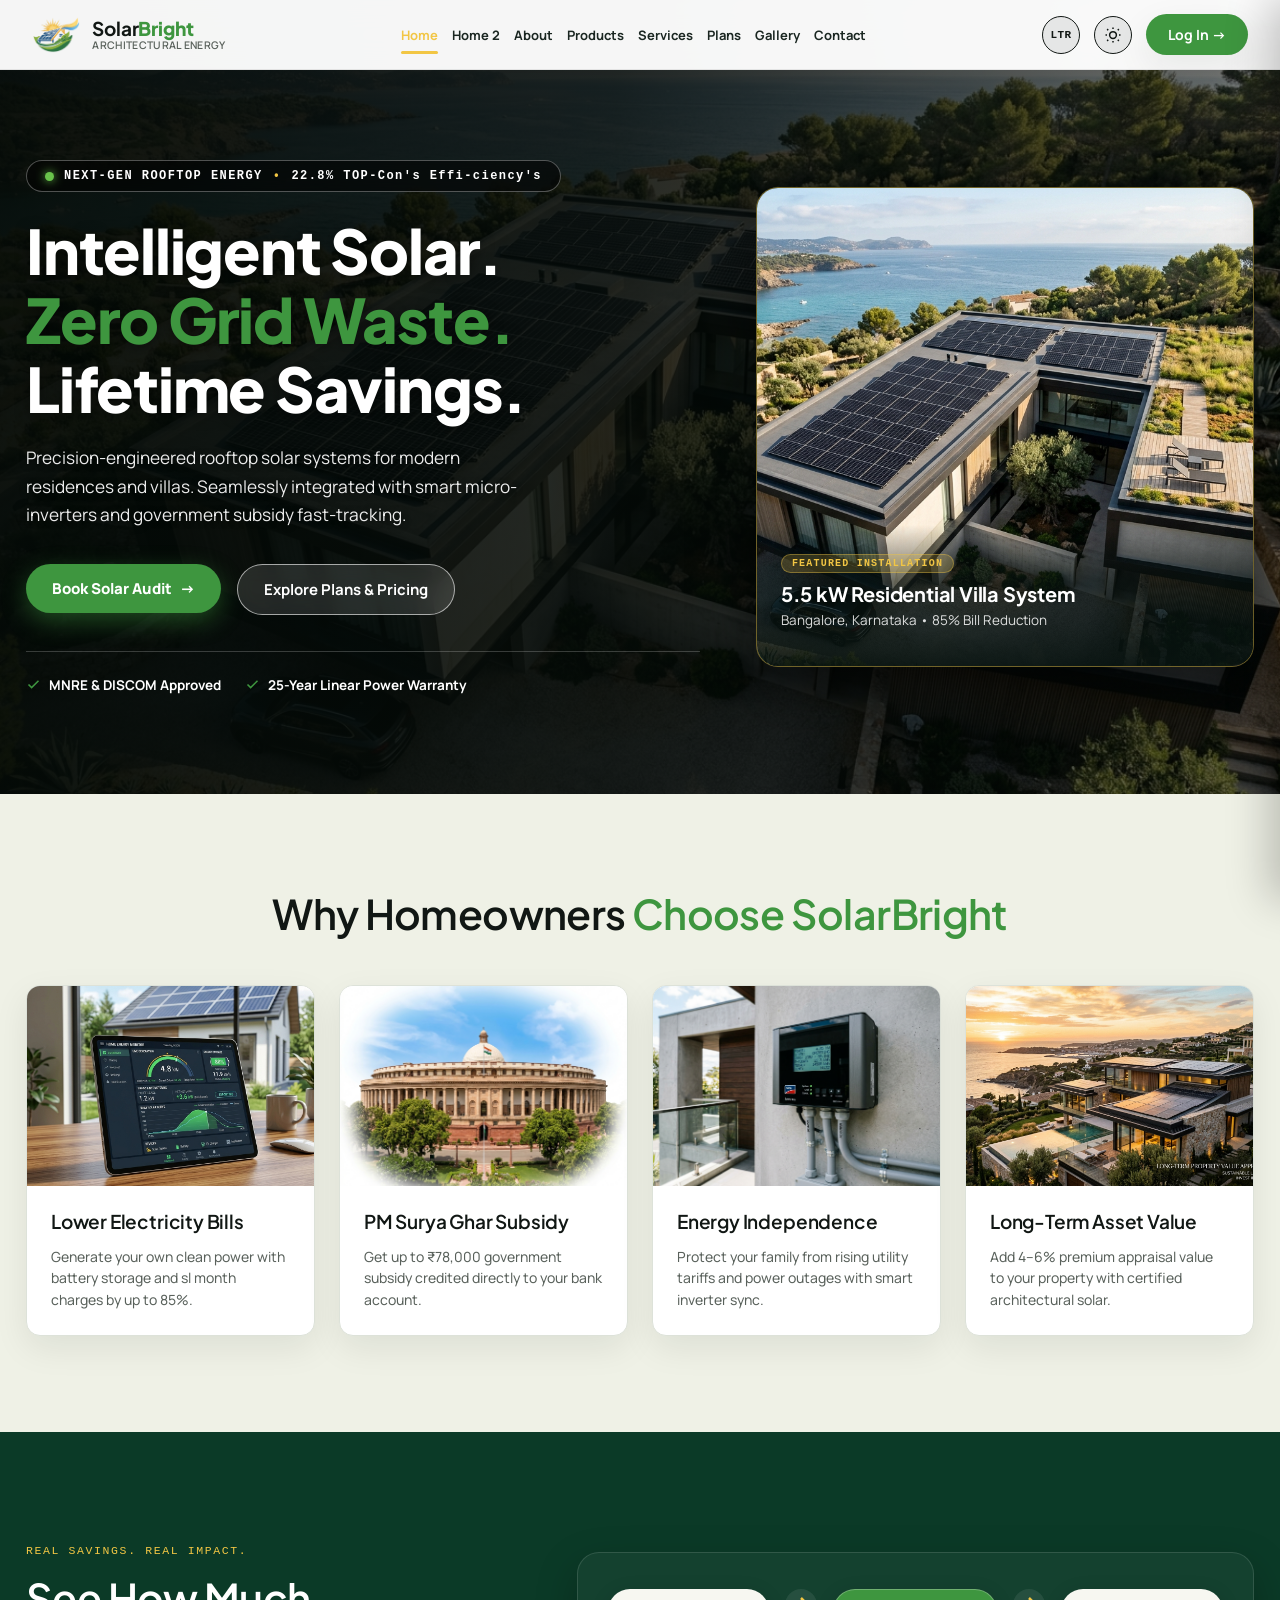
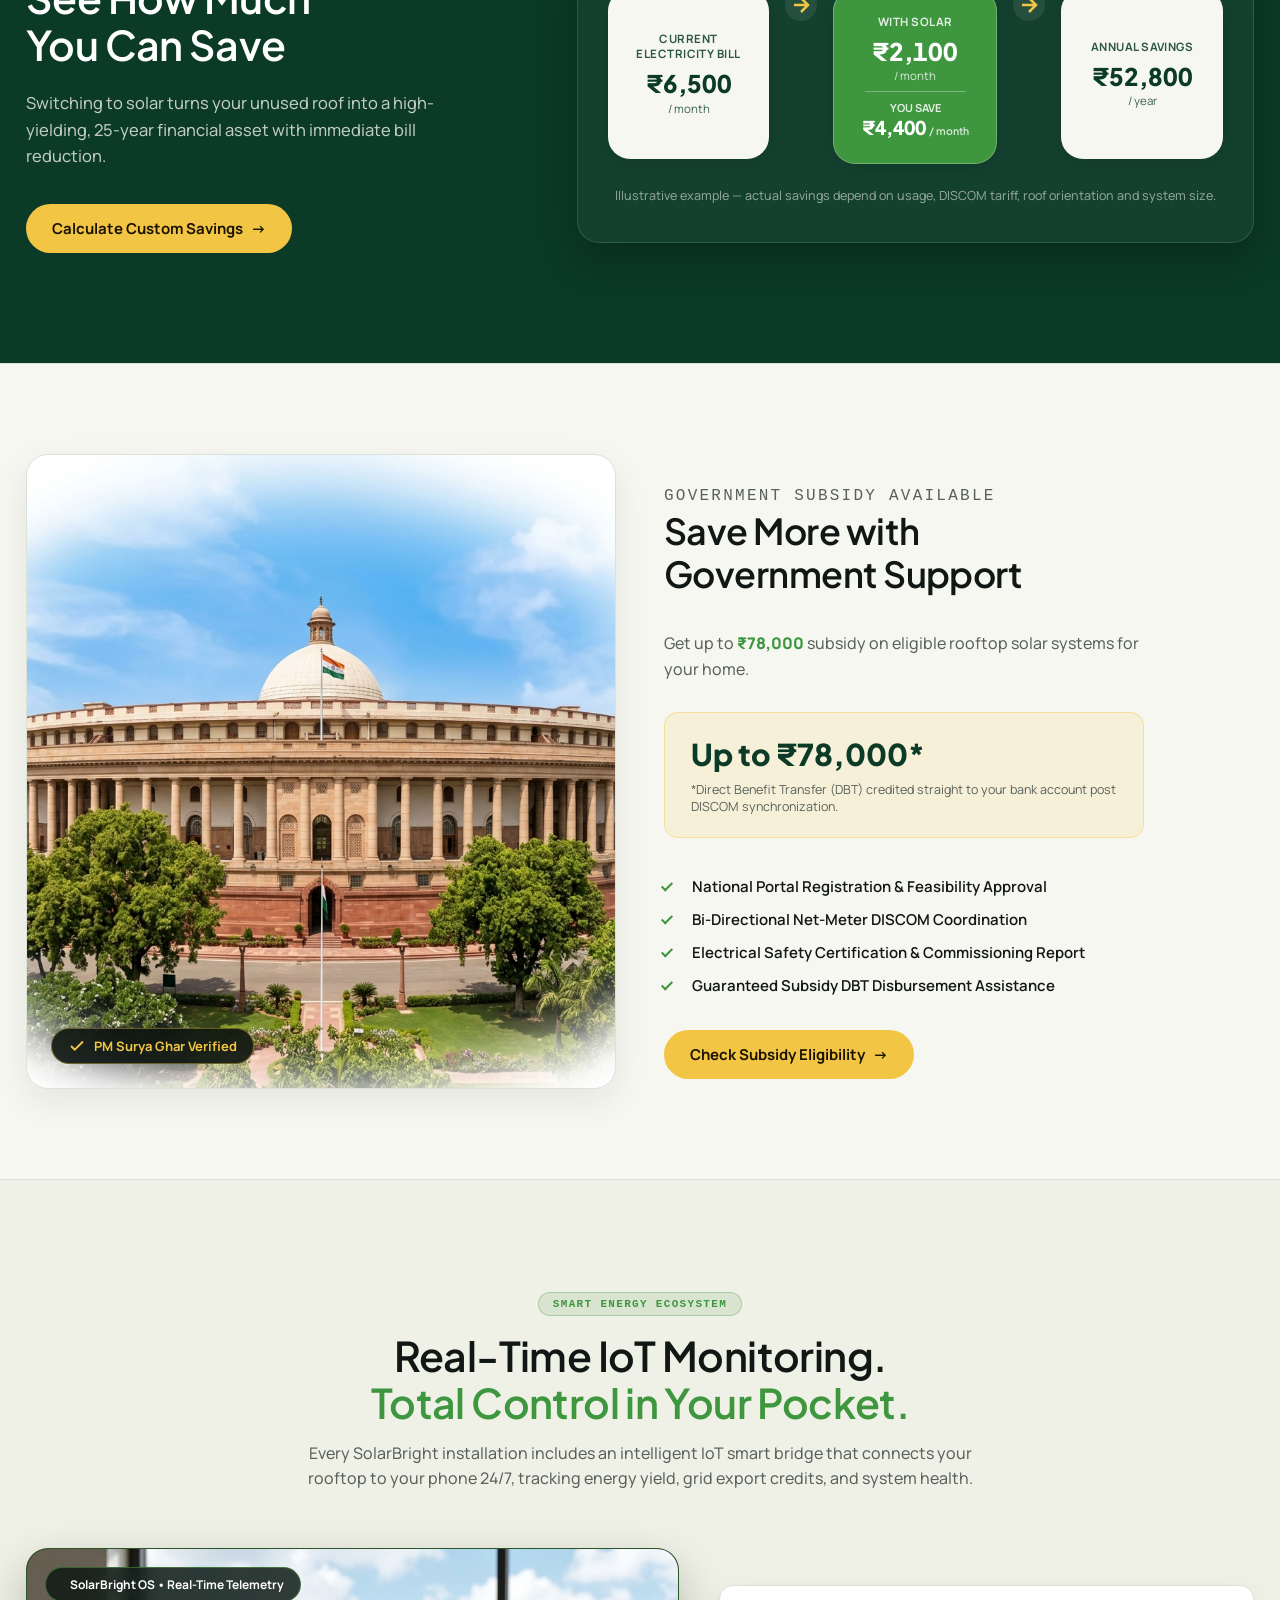
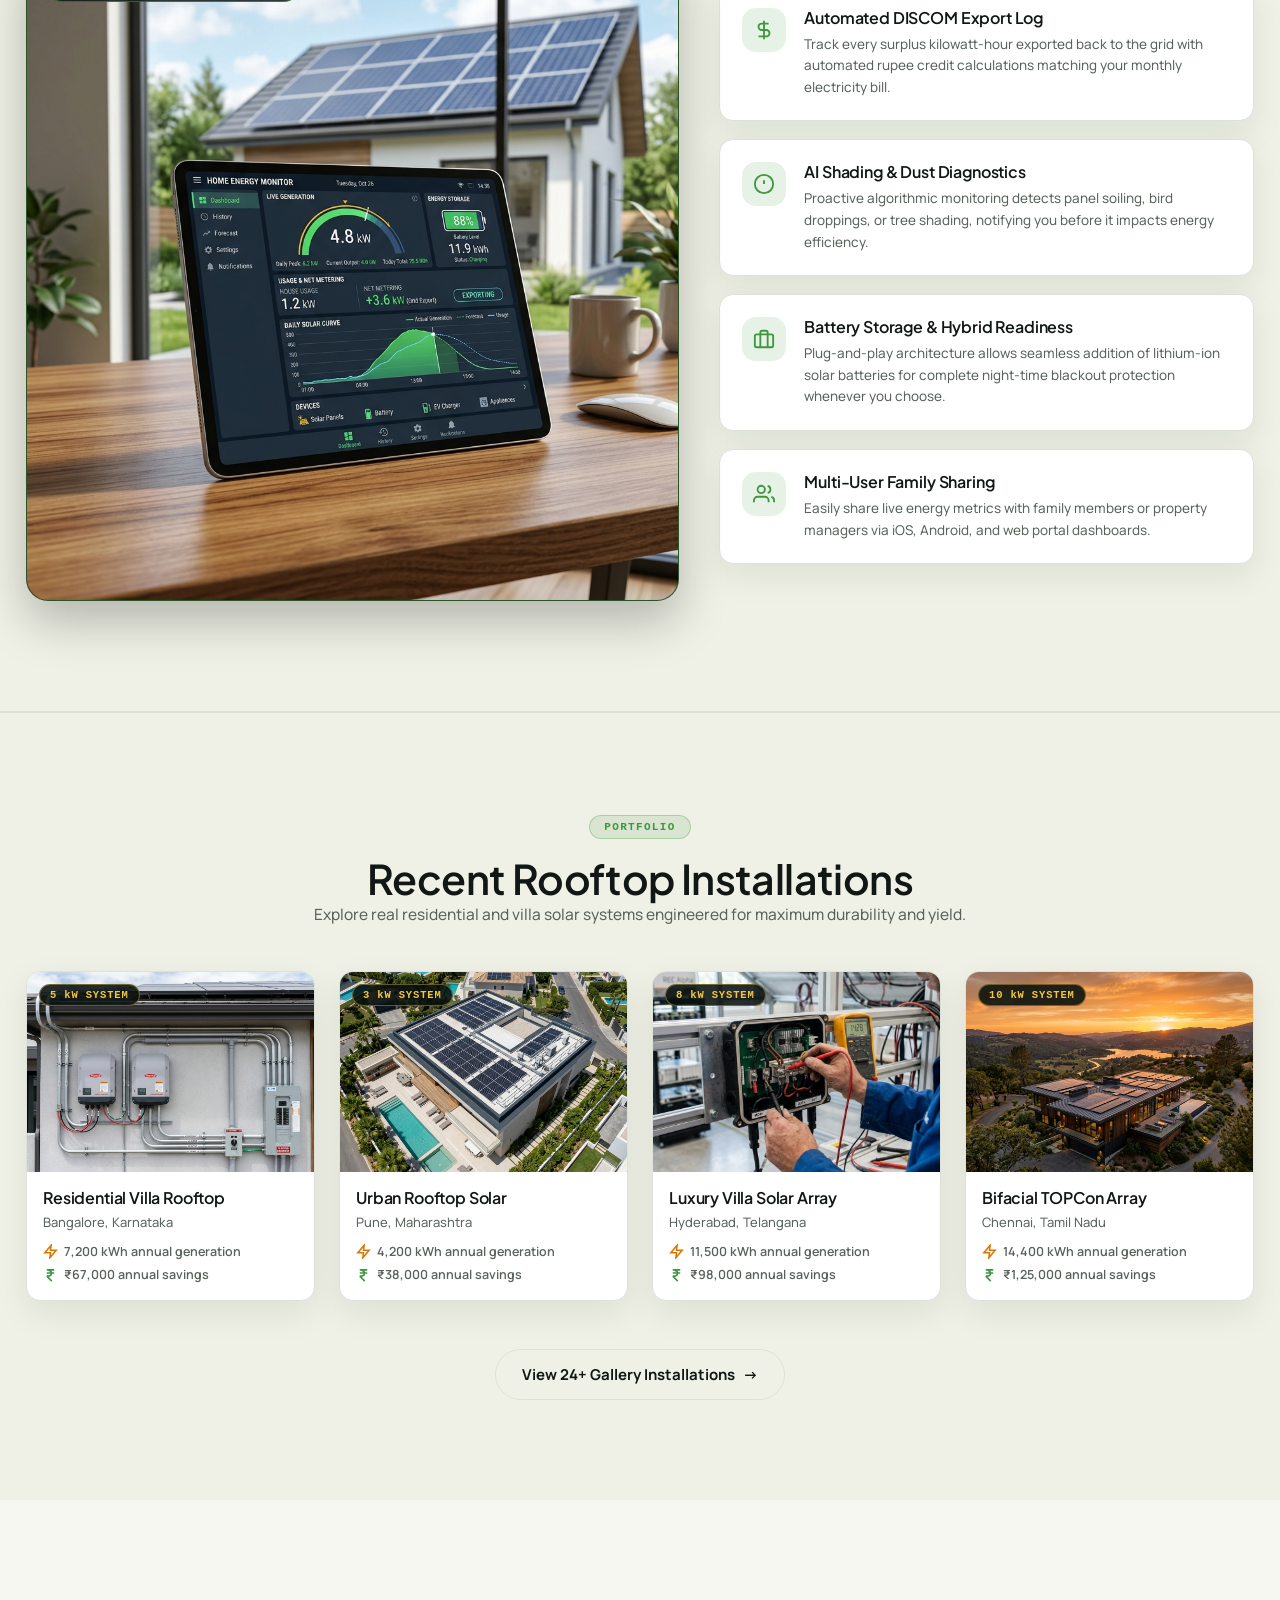
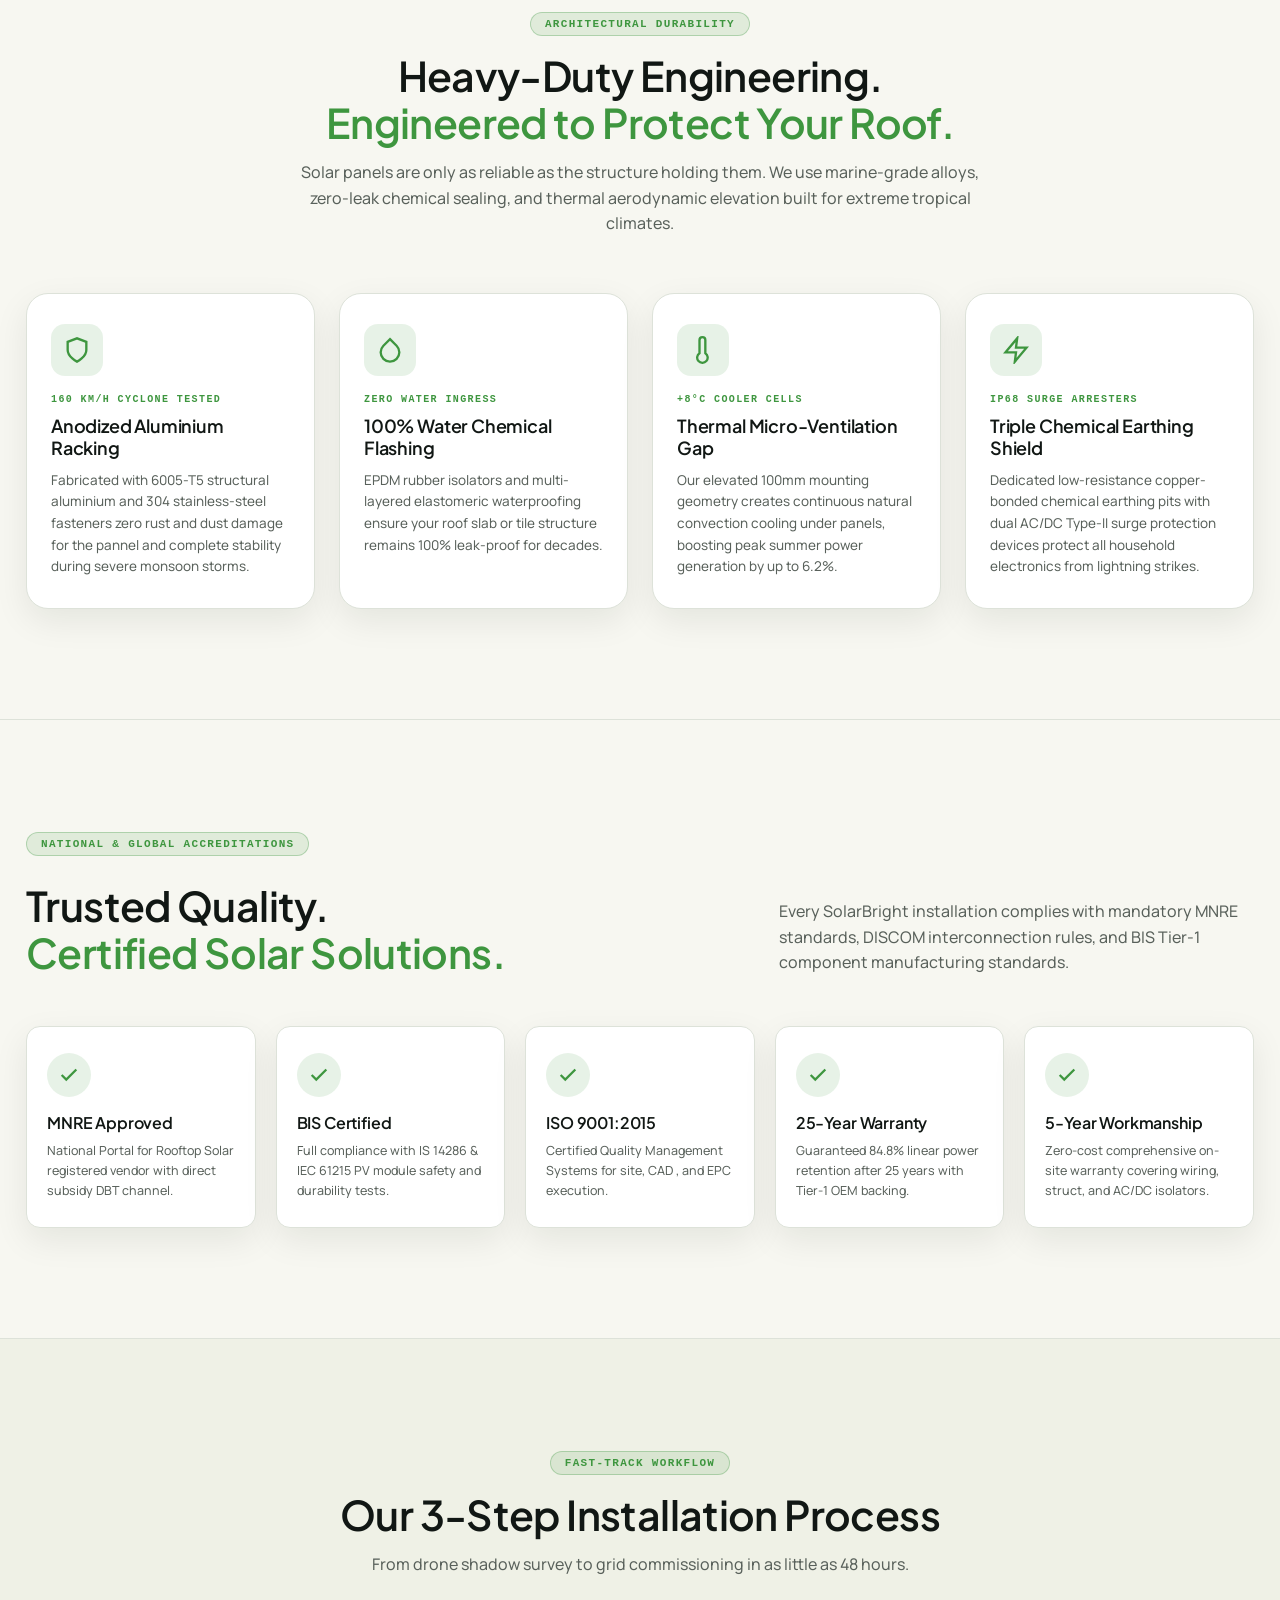
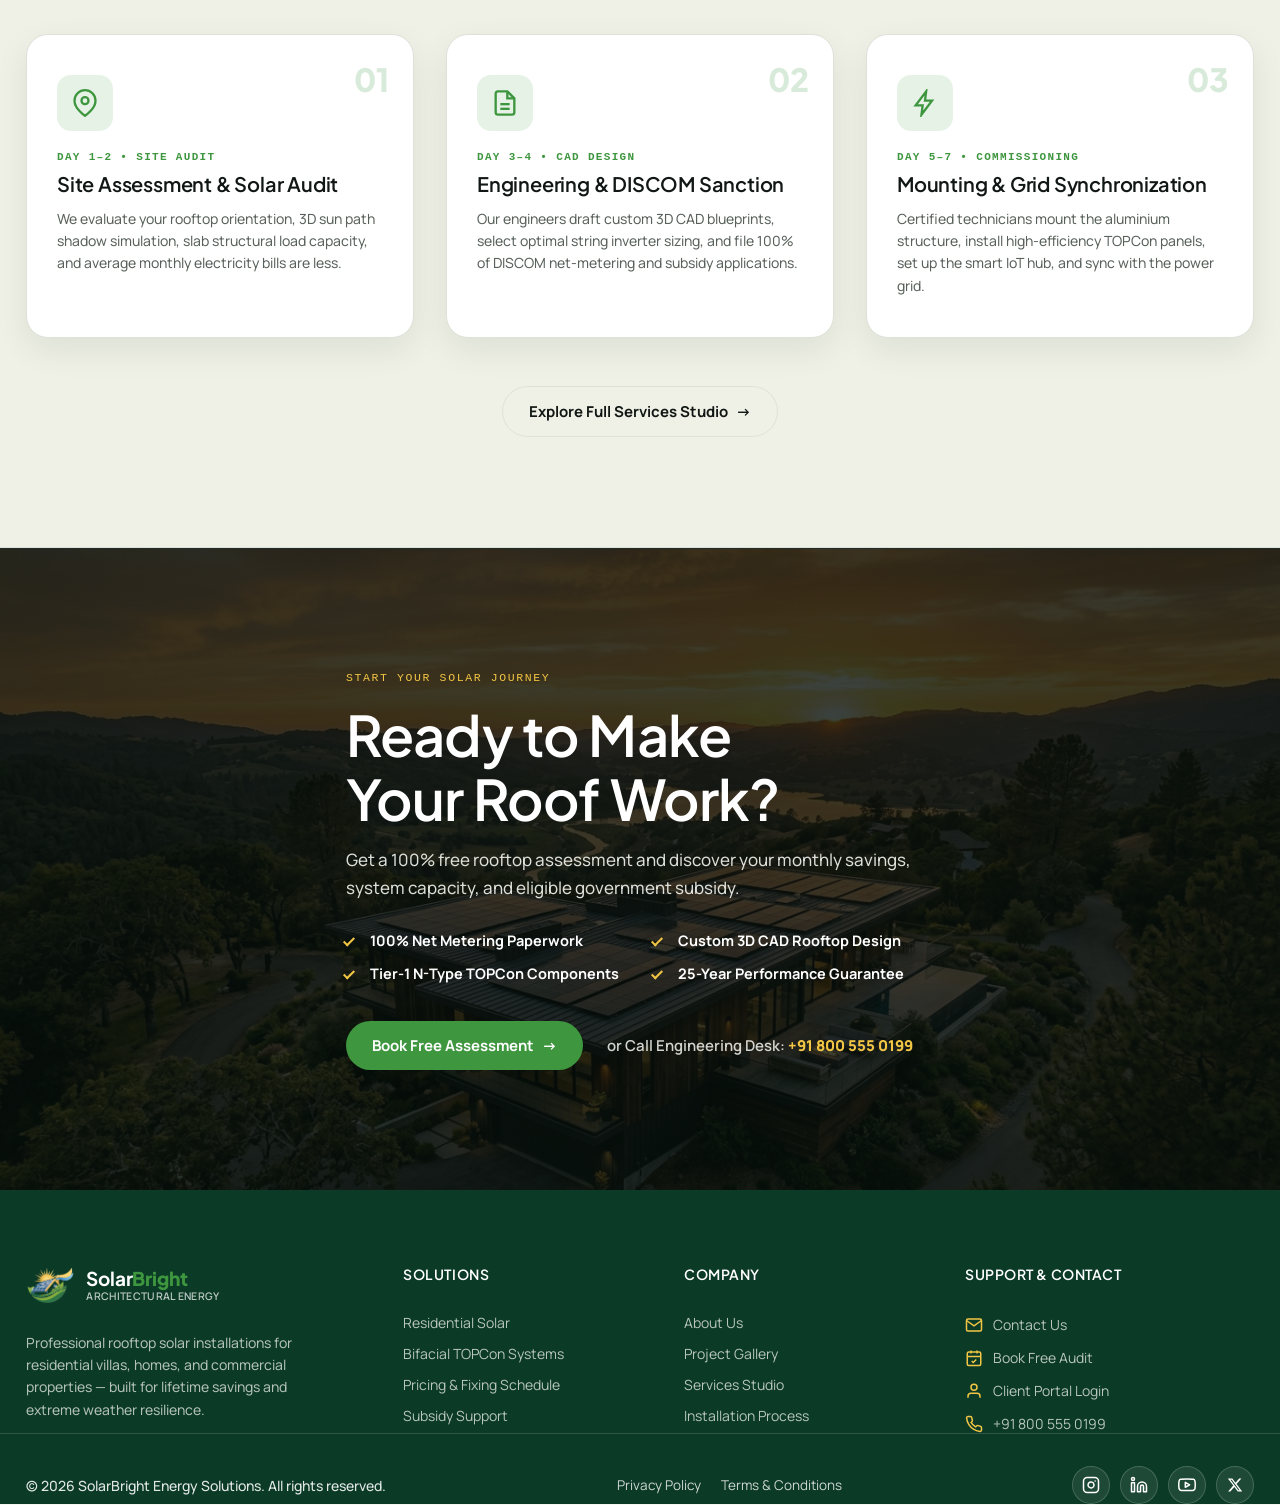
==== commit 6aff6f4b: "ok fixed" ====
--- a/index.html
+++ b/index.html
@@ -209,7 +209,7 @@
           </div>
           <div class="benefit-body">
             <h3>Lower Electricity Bills</h3>
-            <p>Generate your own clean power with battery storage and slash monthly grid charges by up to 85%.</p>
+            <p>Generate your own clean power with battery storage and sl month charges by up to 85%.</p>
           </div>
         </div>
 
@@ -570,7 +570,7 @@
             <svg width="22" height="22" viewBox="0 0 24 24" fill="none" stroke="currentColor" stroke-width="2.5"><polyline points="20 6 9 17 4 12"/></svg>
           </div>
           <h4>5-Year Workmanship</h4>
-          <p>Zero-cost comprehensive on-site warranty covering wiring, structur, and AC/DC isolators.</p>
+          <p>Zero-cost comprehensive on-site warranty covering wiring, struct, and AC/DC isolators.</p>
         </div>
       </div>
     </div>
@@ -636,7 +636,7 @@
       <p class="final-cta-desc">Get a 100% free rooftop assessment and discover your monthly savings, system capacity, and eligible government subsidy.</p>
 
       <ul class="trust-points">
-        <li>100% DISCOM Net Metering Paperwork</li>
+        <li>100% Net Metering Paperwork</li>
         <li>Custom 3D CAD Rooftop Design</li>
         <li>Tier-1 N-Type TOPCon Components</li>
         <li>25-Year Performance Guarantee</li>
--- a/css/styles.css
+++ b/css/styles.css
@@ -2612,13 +2612,14 @@
   background: var(--h2-bg);
   border: 1px solid var(--h2-border-color);
   border-radius: var(--radius-md);
-  padding: 24px 16px;
-  text-align: center;
+  padding: 0 !important;
+  overflow: hidden;
+  text-align: left;
   display: flex;
   flex-direction: column;
-  align-items: center;
   height: 100%;
   box-sizing: border-box;
+  box-shadow: var(--shadow-card);
   transition: transform var(--transition), border-color var(--transition), box-shadow var(--transition);
 }
 .h2-pipeline-step:hover {
@@ -2628,52 +2629,52 @@
 }
 
 .h2-step-node {
-  display: flex;
-  flex-direction: column;
-  align-items: center;
-  gap: 8px;
-  margin-bottom: 16px;
+  position: relative;
+  width: 100%;
+  margin-bottom: 0;
+  display: block;
 }
 .h2-step-num {
+  position: absolute;
+  top: 10px;
+  left: 10px;
   font-family: monospace;
-  font-size: 12px;
-  font-weight: 800;
-  color: var(--h2-green);
-  letter-spacing: 0.1em;
+  font-size: 11px;
+  font-weight: 800;
+  color: #ffffff;
+  background: var(--h2-green);
+  padding: 3px 8px;
+  border-radius: 4px;
+  letter-spacing: 0.08em;
+  z-index: 2;
 }
 .h2-step-media {
-  width: 64px;
-  height: 64px;
-  min-width: 64px;
-  min-height: 64px;
-  max-width: 64px;
-  max-height: 64px;
-  border-radius: 12px;
-  overflow: hidden;
-  border: 2px solid var(--h2-green);
-  box-shadow: 0 4px 14px rgba(77, 153, 72, 0.2);
-  flex-shrink: 0;
-  aspect-ratio: 1 / 1;
-  margin: 0 auto;
-  transition: transform var(--transition), border-color var(--transition), box-shadow var(--transition);
+  width: 100% !important;
+  height: 130px !important;
+  min-width: 100% !important;
+  max-width: 100% !important;
+  max-height: 130px !important;
+  border-radius: 0 !important;
+  overflow: hidden !important;
+  border: none !important;
+  box-shadow: none !important;
+  aspect-ratio: 16 / 10 !important;
+  margin: 0 !important;
 }
 .h2-step-media img {
-  width: 100%;
-  height: 100%;
-  object-fit: cover;
-  display: block;
-  transition: transform 400ms ease;
-}
-.h2-pipeline-step:hover .h2-step-media {
-  transform: scale(1.08);
-  border-color: var(--h2-yellow);
-  box-shadow: 0 6px 20px rgba(235, 194, 71, 0.35);
+  width: 100% !important;
+  height: 100% !important;
+  object-fit: cover !important;
+  display: block !important;
+  transition: transform 400ms ease !important;
+  border-radius: 0 !important;
 }
 .h2-pipeline-step:hover .h2-step-media img {
-  transform: scale(1.15);
+  transform: scale(1.06) !important;
 }
 
 .h2-step-info {
+  padding: 16px 14px 18px;
   flex-grow: 1;
   display: flex;
   flex-direction: column;
@@ -2682,14 +2683,15 @@
 .h2-step-info h4 {
   font-size: 15px;
   font-weight: 800;
-  letter-spacing: 0.05em;
+  letter-spacing: 0.04em;
   color: var(--h2-text-main);
-  margin-bottom: 8px;
+  margin-bottom: 6px;
 }
 .h2-step-info p {
-  font-size: 13px;
+  font-size: 12.5px;
   color: var(--h2-text-sub);
   line-height: 1.5;
+  margin: 0;
 }
 
 .h2-pipeline-connector {
@@ -5189,6 +5191,11 @@
   justify-content: space-between;
   box-shadow: var(--h2-card-shadow);
   border: 1px solid rgba(255, 255, 255, 0.1);
+  max-width: 580px;
+  width: 100%;
+  margin: 0 auto !important;
+  align-self: center !important;
+  box-sizing: border-box;
 }
 .result-tag {
   font-family: monospace;
@@ -7403,15 +7410,15 @@
   font-family: var(--font-body);
 }
 
-/* FLOATING TOP-RIGHT THEME & RTL CONTROLS (AUTH PAGES) */
+/* TOP-RIGHT THEME & RTL CONTROLS (AUTH PAGES) - NON-STICKY */
 .auth-floating-actions {
-  position: fixed !important;
+  position: absolute !important;
   top: 24px !important;
   right: 32px !important;
   display: flex !important;
   align-items: center !important;
   gap: 12px !important;
-  z-index: 9999 !important;
+  z-index: 100 !important;
 }
 
 [dir="rtl"] .auth-floating-actions {
@@ -7458,6 +7465,7 @@
 
 @media (max-width: 600px) {
   .auth-floating-actions {
+    position: absolute !important;
     top: 16px !important;
     right: 16px !important;
   }
@@ -7609,34 +7617,38 @@
   border-color: #e6e6e6;
 }
 
-/* DIVIDER */
+/* DIVIDER - CENTERED */
 .auth-divider {
-  position: relative;
-  text-align: center;
-  margin: 28px 0;
-}
-
-.auth-divider::before {
-  content: "";
-  position: absolute;
-  top: 50%;
-  left: 0;
-  right: 0;
-  height: 1px;
-  background: var(--border);
-  z-index: 1;
+  display: flex !important;
+  align-items: center !important;
+  justify-content: center !important;
+  margin: 24px 0 !important;
+  text-align: center !important;
+  width: 100% !important;
+  position: static !important;
+}
+
+.auth-divider::before,
+.auth-divider::after {
+  content: "" !important;
+  flex: 1 1 0% !important;
+  border-bottom: 1px solid var(--border) !important;
+  position: static !important;
+  height: 0 !important;
+  background: none !important;
 }
 
 .auth-divider span {
-  position: relative;
-  z-index: 2;
-  background: var(--card-bg);
-  padding: 0 16px;
-  font-family: monospace;
-  font-size: 11px;
-  font-weight: 800;
-  letter-spacing: 0.12em;
-  color: var(--text-secondary);
+  flex-shrink: 0 !important;
+  padding: 0 16px !important;
+  font-family: monospace !important;
+  font-size: 11px !important;
+  font-weight: 800 !important;
+  letter-spacing: 0.1em !important;
+  color: var(--text-secondary) !important;
+  text-align: center !important;
+  background: transparent !important;
+  position: static !important;
 }
 
 /* AUTH FORM & INPUTS */
@@ -9380,7 +9392,7 @@
 }
 
 /* Tablet & Desktop Viewports (>= 768px: 768px, 820px, 1024px, 1280px+) */
-@media (min-width: 768px) {
+@media (min-width: 1025px) {
   .h2-portrait-grid,
   .h2-roof-analysis-grid,
   .h2-single-story-card,
@@ -9422,6 +9434,67 @@
     display: block !important;
     flex: 1 1 auto !important;
     border-radius: var(--radius-md) !important;
+  }
+}
+
+/* Tablet & Mobile Proportional Heights for Image Frames */
+@media (max-width: 1024px) {
+  .ab-diagram-media,
+  .ab-quality-frame,
+  .sv-consulting-media,
+  .sv-hero-media-frame,
+  .sv-blueprint-visual,
+  .sv-existing-media {
+    height: 380px !important;
+    max-height: 380px !important;
+    min-height: auto !important;
+    aspect-ratio: 16 / 9 !important;
+    width: 100% !important;
+    overflow: hidden !important;
+  }
+
+  .ab-diagram-media img,
+  .ab-quality-frame img,
+  .sv-consulting-media img,
+  .sv-hero-media-frame img,
+  .sv-blueprint-visual img,
+  .sv-existing-media img {
+    height: 100% !important;
+    max-height: 380px !important;
+    min-height: auto !important;
+    width: 100% !important;
+    object-fit: cover !important;
+  }
+
+  .ab-quality-grid,
+  .sv-consulting-grid,
+  .sv-blueprint-layout,
+  .sv-existing-grid,
+  .ab-engineering-layout {
+    grid-template-columns: 1fr !important;
+    gap: 32px !important;
+  }
+}
+
+@media (max-width: 640px) {
+  .ab-diagram-media,
+  .ab-quality-frame,
+  .sv-consulting-media,
+  .sv-hero-media-frame,
+  .sv-blueprint-visual,
+  .sv-existing-media {
+    height: 250px !important;
+    max-height: 250px !important;
+    aspect-ratio: 16 / 10 !important;
+  }
+
+  .ab-diagram-media img,
+  .ab-quality-frame img,
+  .sv-consulting-media img,
+  .sv-hero-media-frame img,
+  .sv-blueprint-visual img,
+  .sv-existing-media img {
+    max-height: 250px !important;
   }
 }
 
@@ -10069,12 +10142,14 @@
   grid-template-columns: repeat(3, 1fr);
   gap: 28px;
   width: 100%;
+  margin-top: 48px;
 }
 
 @media (max-width: 1024px) {
   .sv-catalogue-grid {
     grid-template-columns: repeat(2, 1fr);
     gap: 20px;
+    margin-top: 40px;
   }
 }
 
@@ -10082,6 +10157,7 @@
   .sv-catalogue-grid {
     grid-template-columns: 1fr;
     gap: 16px;
+    margin-top: 32px;
   }
 }
 
@@ -10311,13 +10387,18 @@
   font-weight: 800;
   color: var(--text) !important;
   font-family: var(--font-display);
-  margin: 12px 0 6px;
+  margin: 12px auto 6px !important;
+  text-align: center !important;
+  width: 100%;
 }
 
 .auth-subtitle {
   font-size: 14px;
   color: var(--text-secondary) !important;
-  margin-bottom: 24px;
+  margin: 0 auto 24px !important;
+  text-align: center !important;
+  max-width: 380px;
+  width: 100%;
 }
 
 .form-field {
@@ -10409,26 +10490,36 @@
 }
 
 .auth-divider {
-  display: flex;
-  align-items: center;
-  margin: 24px 0;
-  text-align: center;
-  color: var(--text-secondary) !important;
+  display: flex !important;
+  align-items: center !important;
+  justify-content: center !important;
+  margin: 24px 0 !important;
+  text-align: center !important;
+  width: 100% !important;
+  position: static !important;
 }
 
 .auth-divider::before,
 .auth-divider::after {
-  content: "";
-  flex: 1;
-  border-bottom: 1px solid var(--border);
+  content: "" !important;
+  flex: 1 1 0% !important;
+  border-bottom: 1px solid var(--border) !important;
+  position: static !important;
+  height: 0 !important;
+  background: none !important;
 }
 
 .auth-divider span {
-  padding: 0 12px;
-  font-size: 11px;
-  font-weight: 800;
-  letter-spacing: 0.05em;
+  flex-shrink: 0 !important;
+  padding: 0 16px !important;
+  font-family: monospace !important;
+  font-size: 11px !important;
+  font-weight: 800 !important;
+  letter-spacing: 0.1em !important;
   color: var(--text-secondary) !important;
+  text-align: center !important;
+  background: transparent !important;
+  position: static !important;
 }
 
 .social-auth-grid {
@@ -10480,16 +10571,30 @@
   direction: ltr !important;
 }
 
+[dir="ltr"] .form-field,
+[dir="ltr"] .form-field label,
+[dir="ltr"] .form-field input,
+[dir="ltr"] .custom-checkbox {
+  text-align: left !important;
+  direction: ltr !important;
+}
+
+.auth-header,
+.auth-title,
+.auth-subtitle,
+.auth-footer,
+.auth-footer p,
 [dir="ltr"] .auth-header,
 [dir="ltr"] .auth-title,
 [dir="ltr"] .auth-subtitle,
-[dir="ltr"] .form-field,
-[dir="ltr"] .form-field label,
-[dir="ltr"] .form-field input,
-[dir="ltr"] .custom-checkbox,
-[dir="ltr"] .auth-footer {
-  text-align: left !important;
-  direction: ltr !important;
+[dir="ltr"] .auth-footer,
+[dir="ltr"] .auth-footer p,
+[dir="rtl"] .auth-header,
+[dir="rtl"] .auth-title,
+[dir="rtl"] .auth-subtitle,
+[dir="rtl"] .auth-footer,
+[dir="rtl"] .auth-footer p {
+  text-align: center !important;
 }
 
 [dir="ltr"] .password-input-wrapper input {
@@ -10524,14 +10629,10 @@
   direction: rtl !important;
 }
 
-[dir="rtl"] .auth-header,
-[dir="rtl"] .auth-title,
-[dir="rtl"] .auth-subtitle,
 [dir="rtl"] .form-field,
 [dir="rtl"] .form-field label,
 [dir="rtl"] .form-field input,
-[dir="rtl"] .custom-checkbox,
-[dir="rtl"] .auth-footer {
+[dir="rtl"] .custom-checkbox {
   text-align: right !important;
   direction: rtl !important;
 }
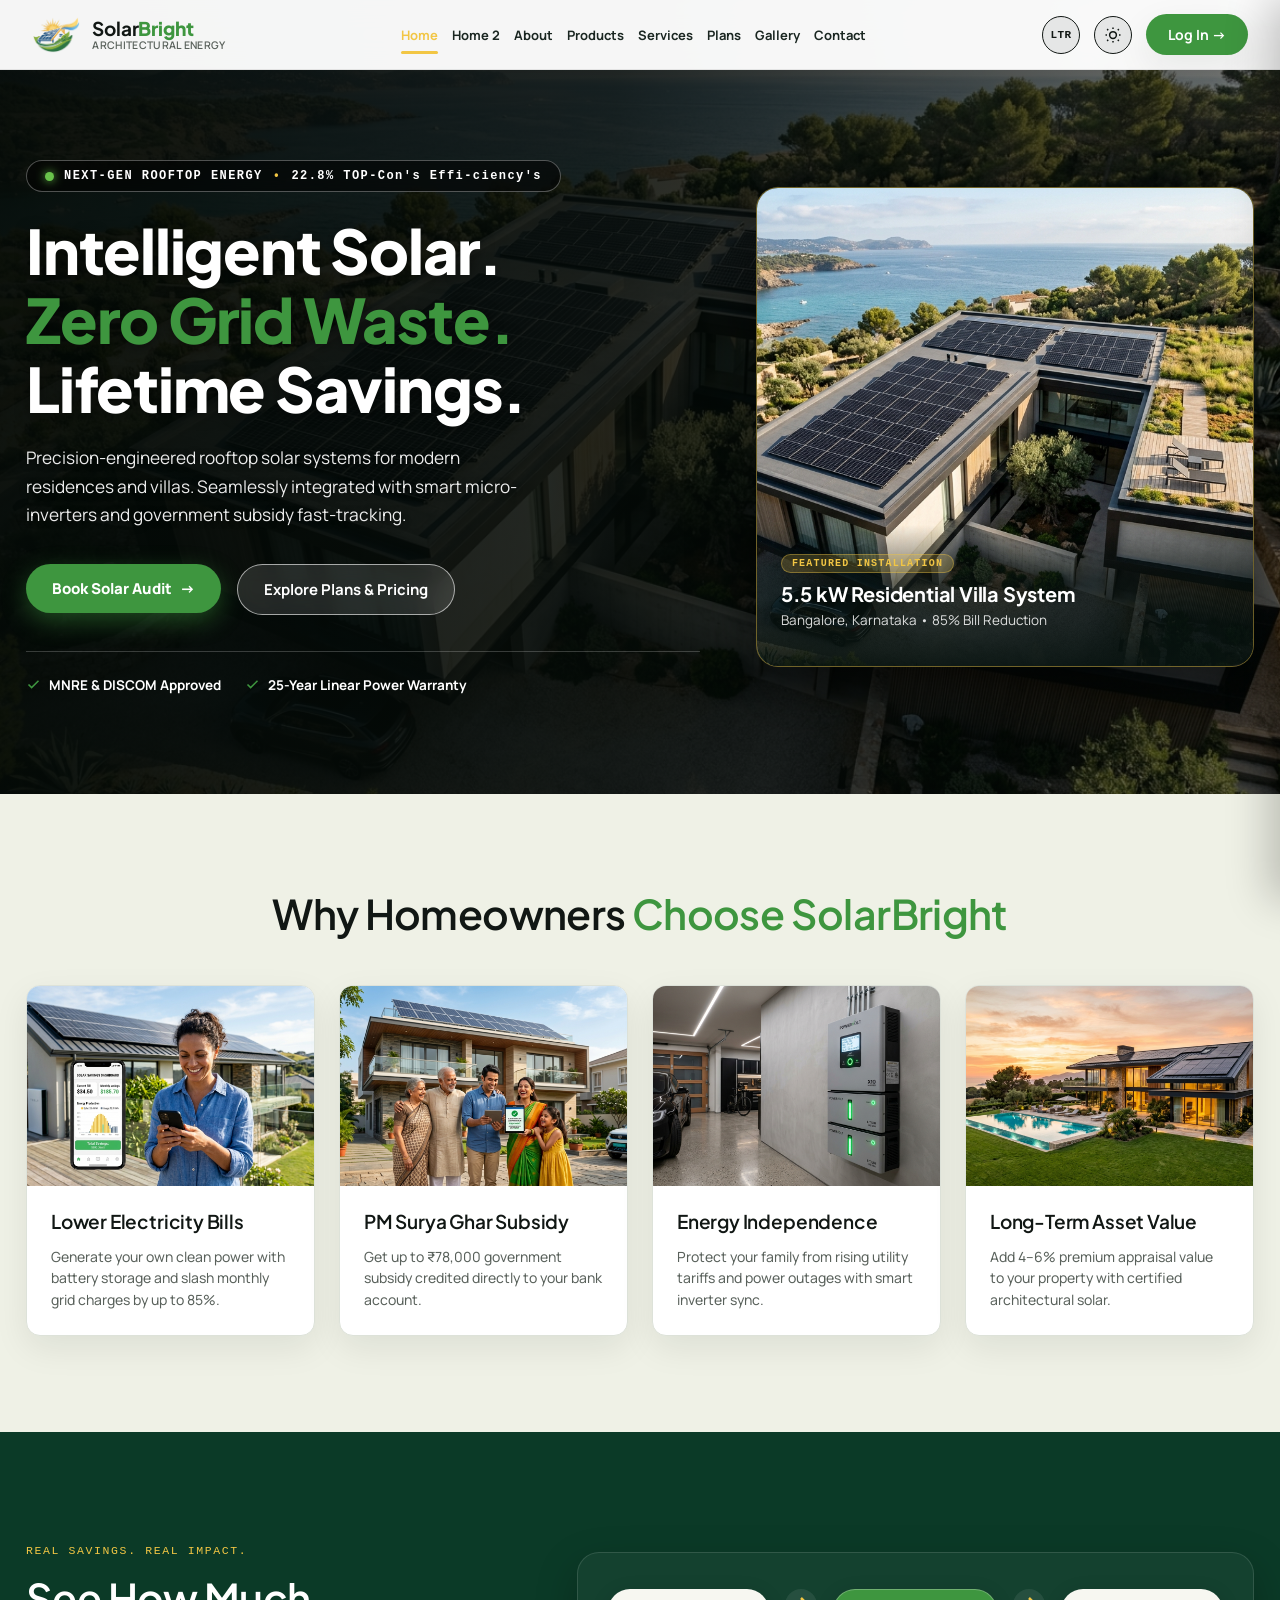
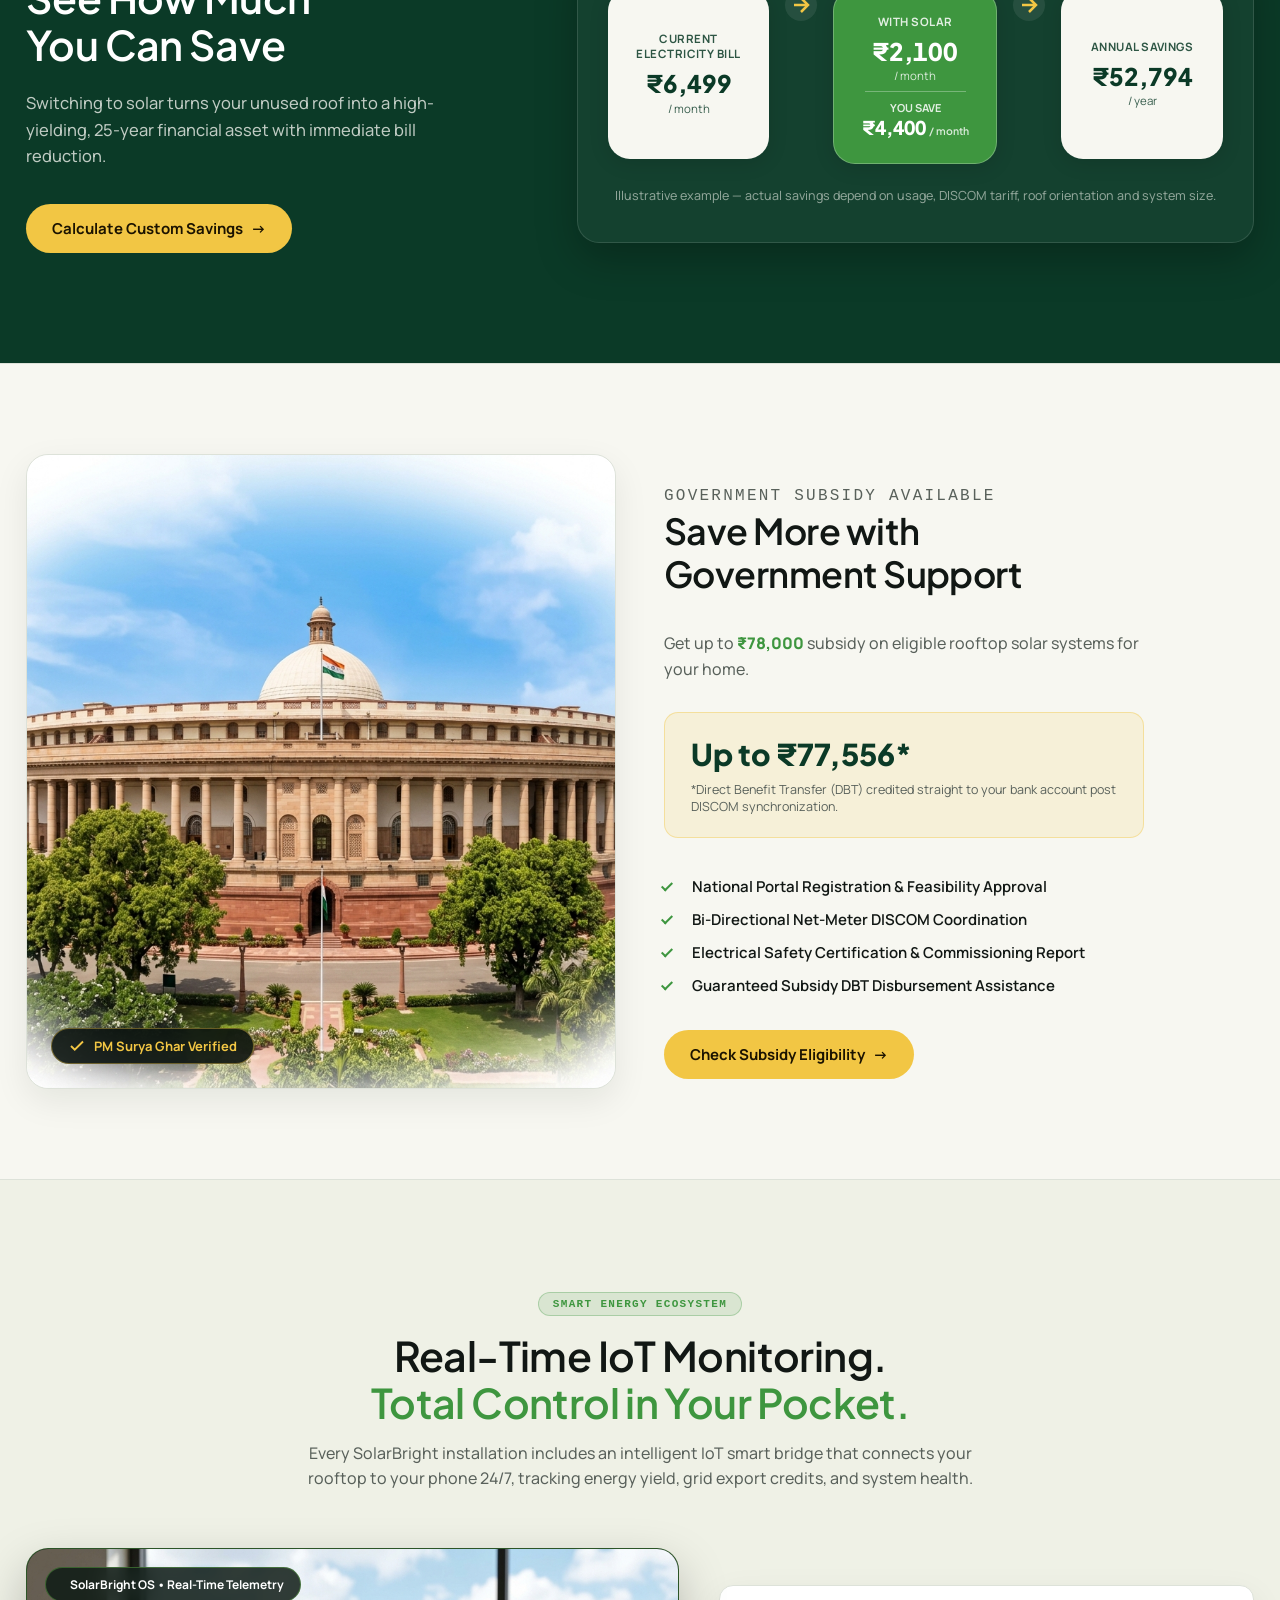
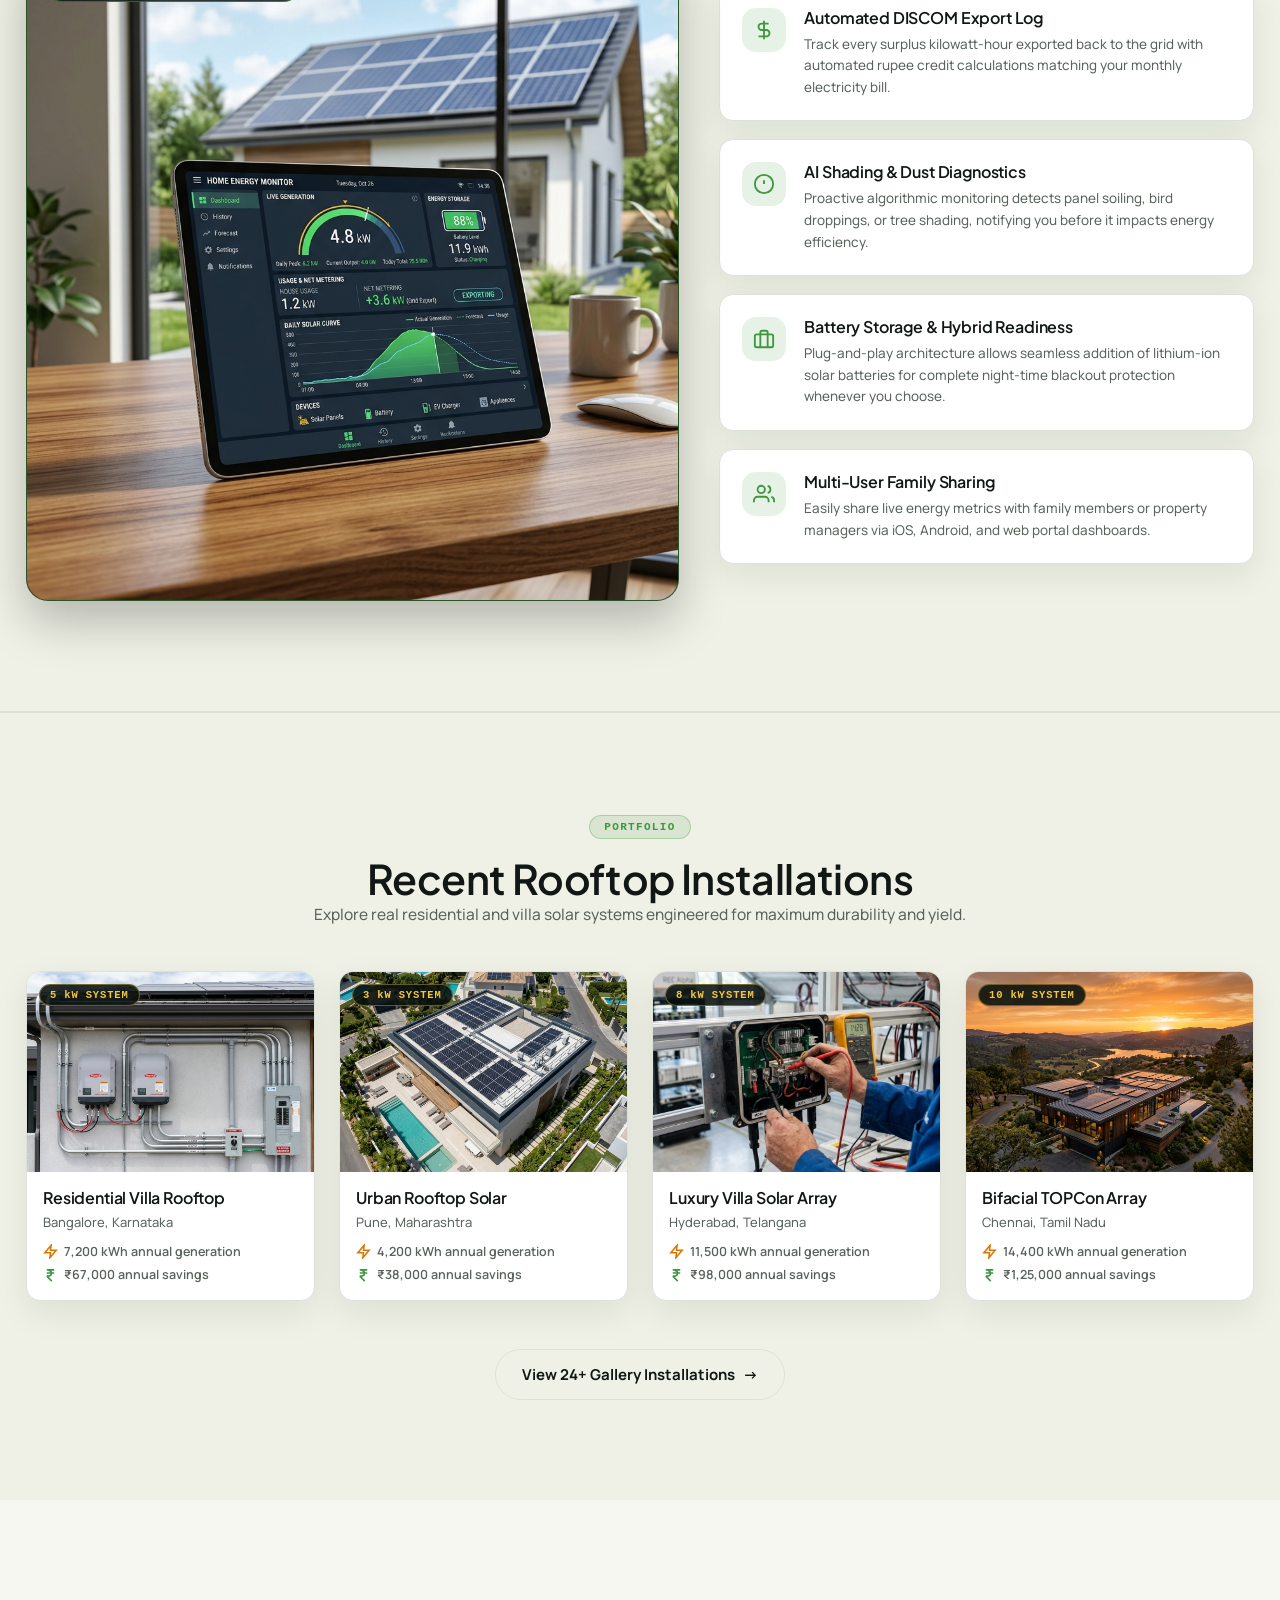
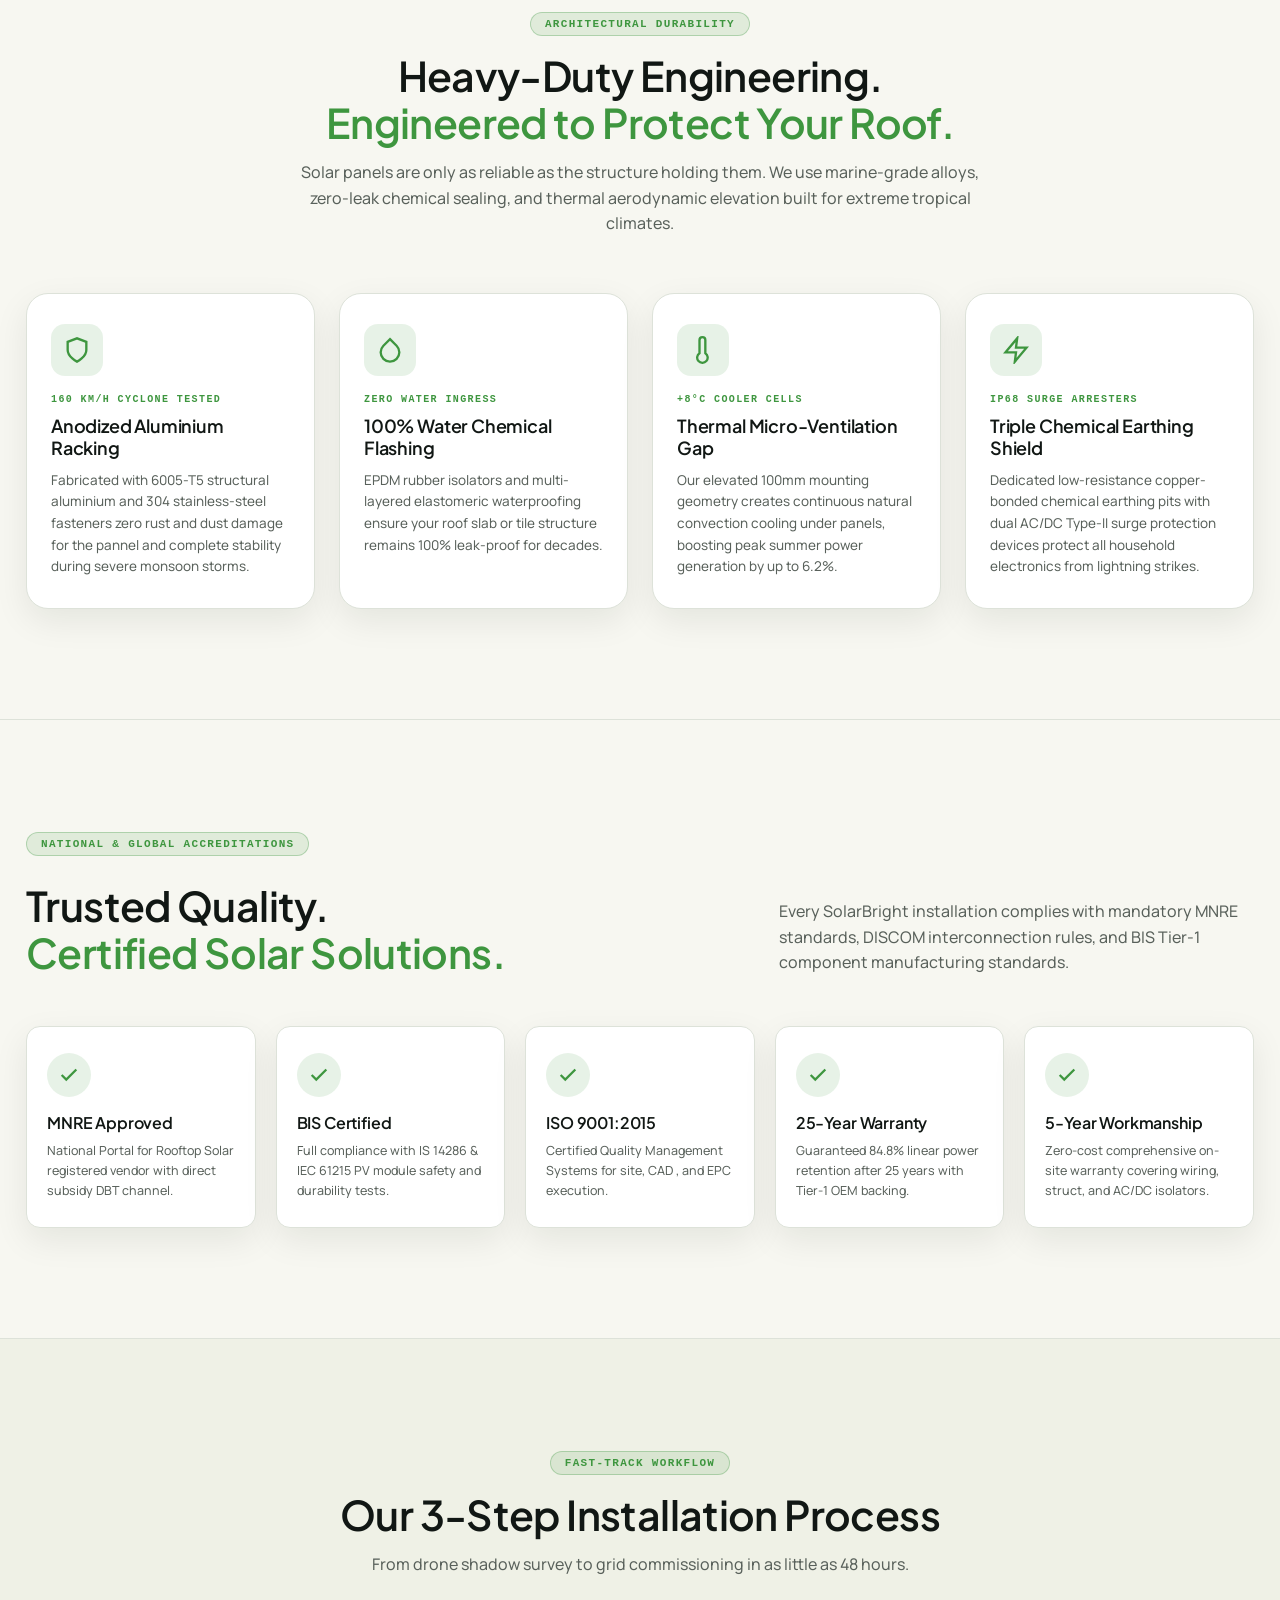
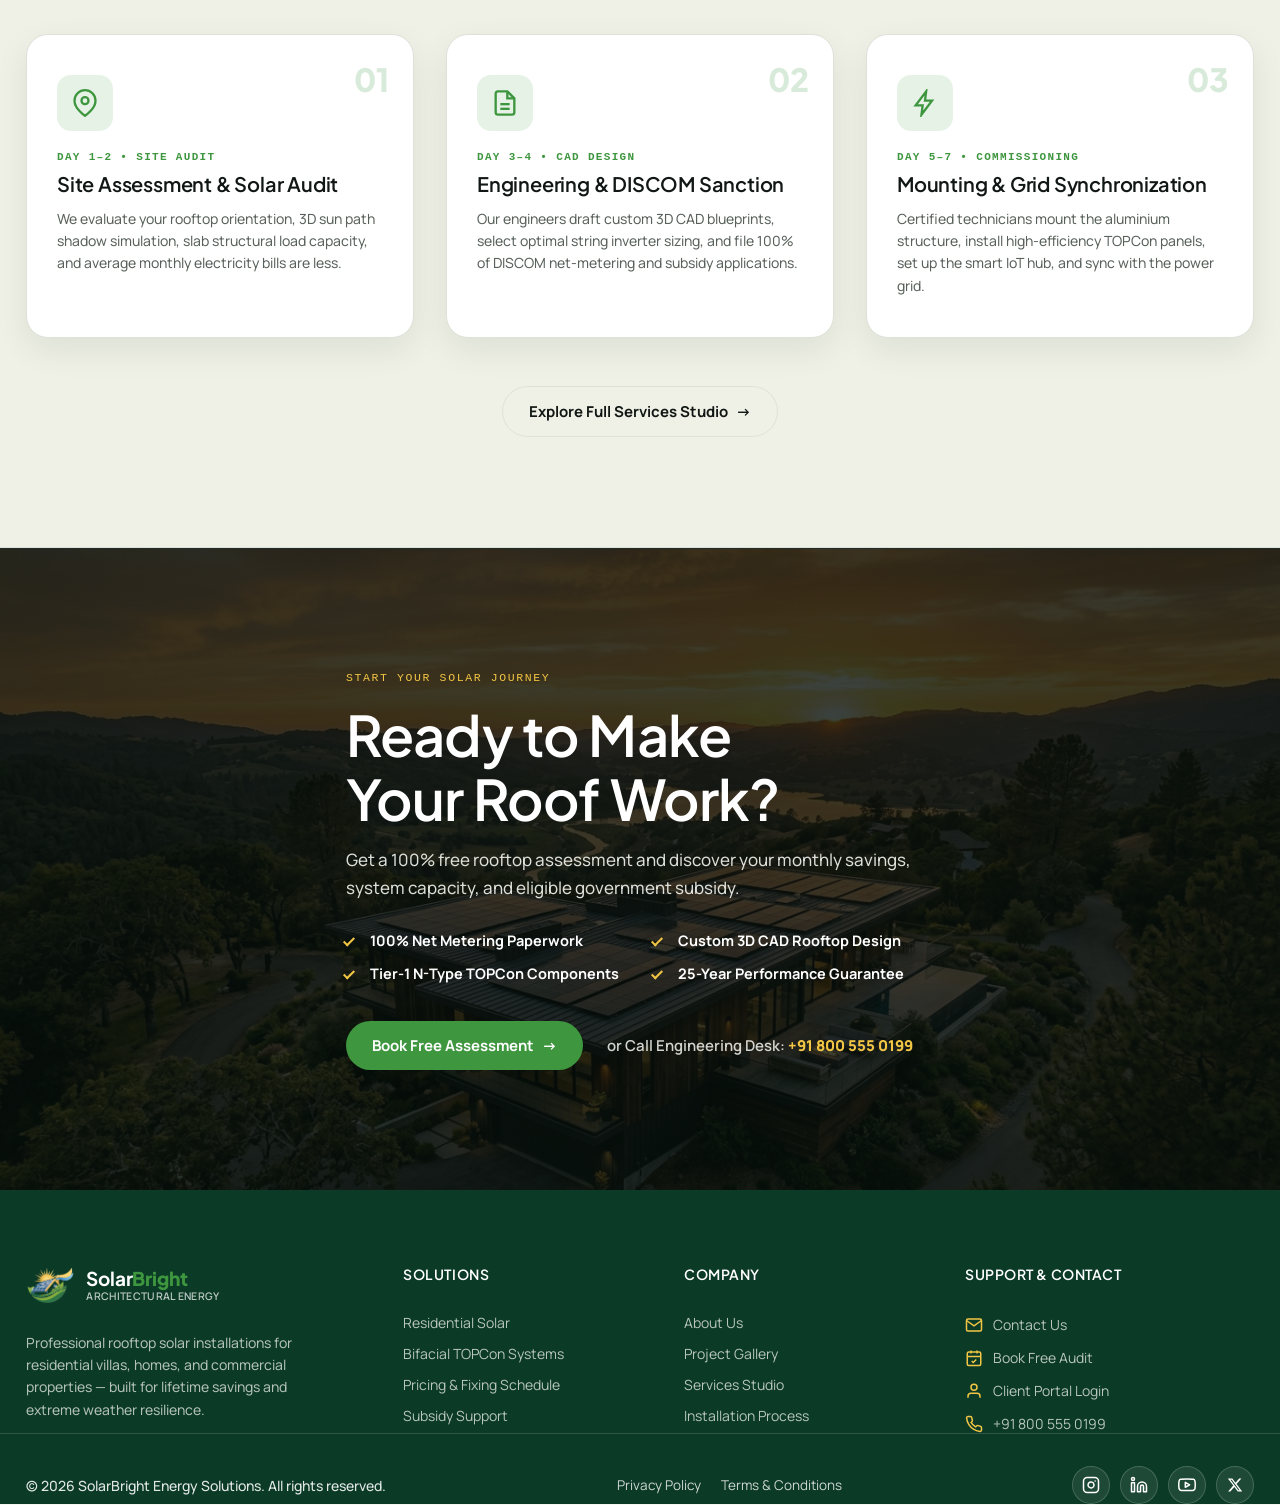
==== commit 7efca0ad: "fixing the last issue" ====
--- a/index.html
+++ b/index.html
@@ -205,17 +205,17 @@
       <div class="benefit-strip">
         <div class="benefit" data-reveal>
           <div class="benefit-media">
-            <img src="assets/images/smart-iot-monitoring.jpg" alt="Lower Electricity Bills - Smart Solar Monitoring" loading="lazy">
+            <img src="assets/images/why-lower-bills.jpg" alt="Lower Electricity Bills - Smart Solar Savings" loading="lazy">
           </div>
           <div class="benefit-body">
             <h3>Lower Electricity Bills</h3>
-            <p>Generate your own clean power with battery storage and sl month charges by up to 85%.</p>
+            <p>Generate your own clean power with battery storage and slash monthly grid charges by up to 85%.</p>
           </div>
         </div>
 
         <div class="benefit" data-reveal>
           <div class="benefit-media">
-            <img src="assets/images/govt-building.jpg" alt="PM Surya Ghar Solar Subsidy Direct Transfer" loading="lazy">
+            <img src="assets/images/why-surya-subsidy.jpg" alt="PM Surya Ghar Solar Subsidy Direct Transfer" loading="lazy">
           </div>
           <div class="benefit-body">
             <h3>PM Surya Ghar Subsidy</h3>
@@ -225,7 +225,7 @@
 
         <div class="benefit" data-reveal>
           <div class="benefit-media">
-            <img src="assets/images/products-inverter-closeup.jpg" alt="Energy Independence Inverter Sync & Blackout Backup" loading="lazy">
+            <img src="assets/images/why-energy-backup.jpg" alt="Energy Independence Inverter Sync & Blackout Backup" loading="lazy">
           </div>
           <div class="benefit-body">
             <h3>Energy Independence</h3>
@@ -235,7 +235,7 @@
 
         <div class="benefit" data-reveal>
           <div class="benefit-media">
-            <img src="assets/images/philosophy-longterm.jpg" alt="Long-Term Villa Solar Asset Value Appreciation" loading="lazy">
+            <img src="assets/images/why-asset-value.jpg" alt="Long-Term Villa Solar Asset Value Appreciation" loading="lazy">
           </div>
           <div class="benefit-body">
             <h3>Long-Term Asset Value</h3>
--- a/css/styles.css
+++ b/css/styles.css
@@ -2555,9 +2555,9 @@
   color: #ffffff;
   font-weight: 700;
   font-size: 15px;
-  text-decoration: underline;
+  
   text-underline-offset: 6px;
-  text-decoration-color: var(--h2-yellow);
+  
   transition: color var(--transition);
 }
 .h2-hero-secondary-link:hover {
@@ -9669,7 +9669,7 @@
     min-width: 55px;
   }
 }
-}
+
 
 /* Section 05: Roof Canvas & Metrics */
 .h2-roof-analysis-grid {
@@ -10859,13 +10859,69 @@
   }
 }
 
-
-
-
-
-
-
-
-
-
-
+/* ==========================================================================
+   MOBILE HERO (index.html 360px) CTA CENTERING
+   ========================================================================== */
+@media (max-width: 600px) {
+  .hero-innovative .hero-content {
+    display: flex !important;
+    flex-direction: column !important;
+    align-items: center !important;
+    text-align: center !important;
+    width: 100% !important;
+  }
+
+  .hero-innovative .hero-heading {
+    text-align: center !important;
+  }
+
+  .hero-innovative .hero-sub {
+    text-align: center !important;
+    margin-left: auto !important;
+    margin-right: auto !important;
+  }
+
+  .hero-innovative .hero-ctas {
+    display: flex !important;
+    flex-direction: column !important;
+    align-items: center !important;
+    justify-content: center !important;
+    width: 100% !important;
+    max-width: 320px !important;
+    margin: 0 auto 24px !important;
+    gap: 12px !important;
+  }
+
+  .hero-innovative .hero-ctas .btn {
+    width: 100% !important;
+    max-width: 100% !important;
+    text-align: center !important;
+    justify-content: center !important;
+    display: flex !important;
+    align-items: center !important;
+    box-sizing: border-box !important;
+    padding: 14px 20px !important;
+    font-size: 14.5px !important;
+  }
+
+  .hero-innovative .hero-trust-row {
+    display: flex !important;
+    flex-direction: column !important;
+    align-items: center !important;
+    justify-content: center !important;
+    gap: 10px !important;
+    width: 100% !important;
+    margin: 0 auto !important;
+  }
+}
+
+
+
+
+
+
+
+
+
+
+
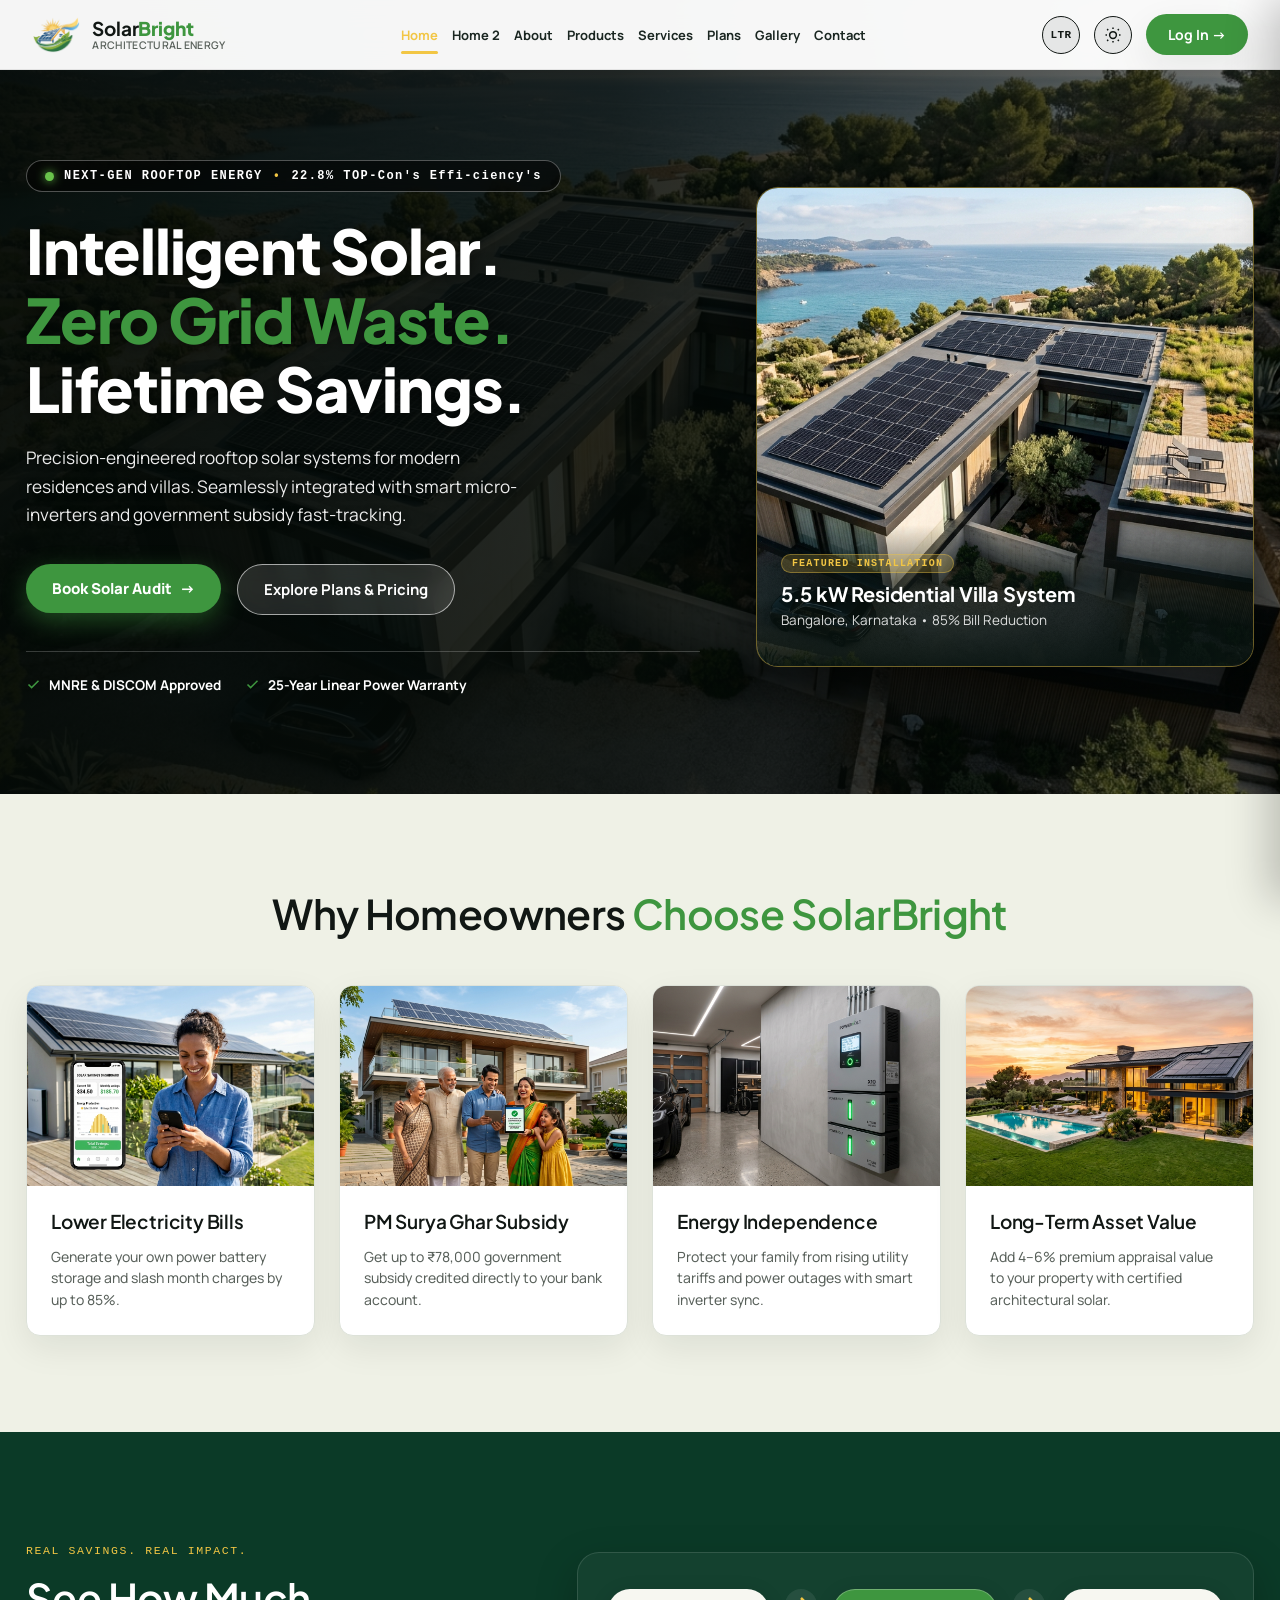
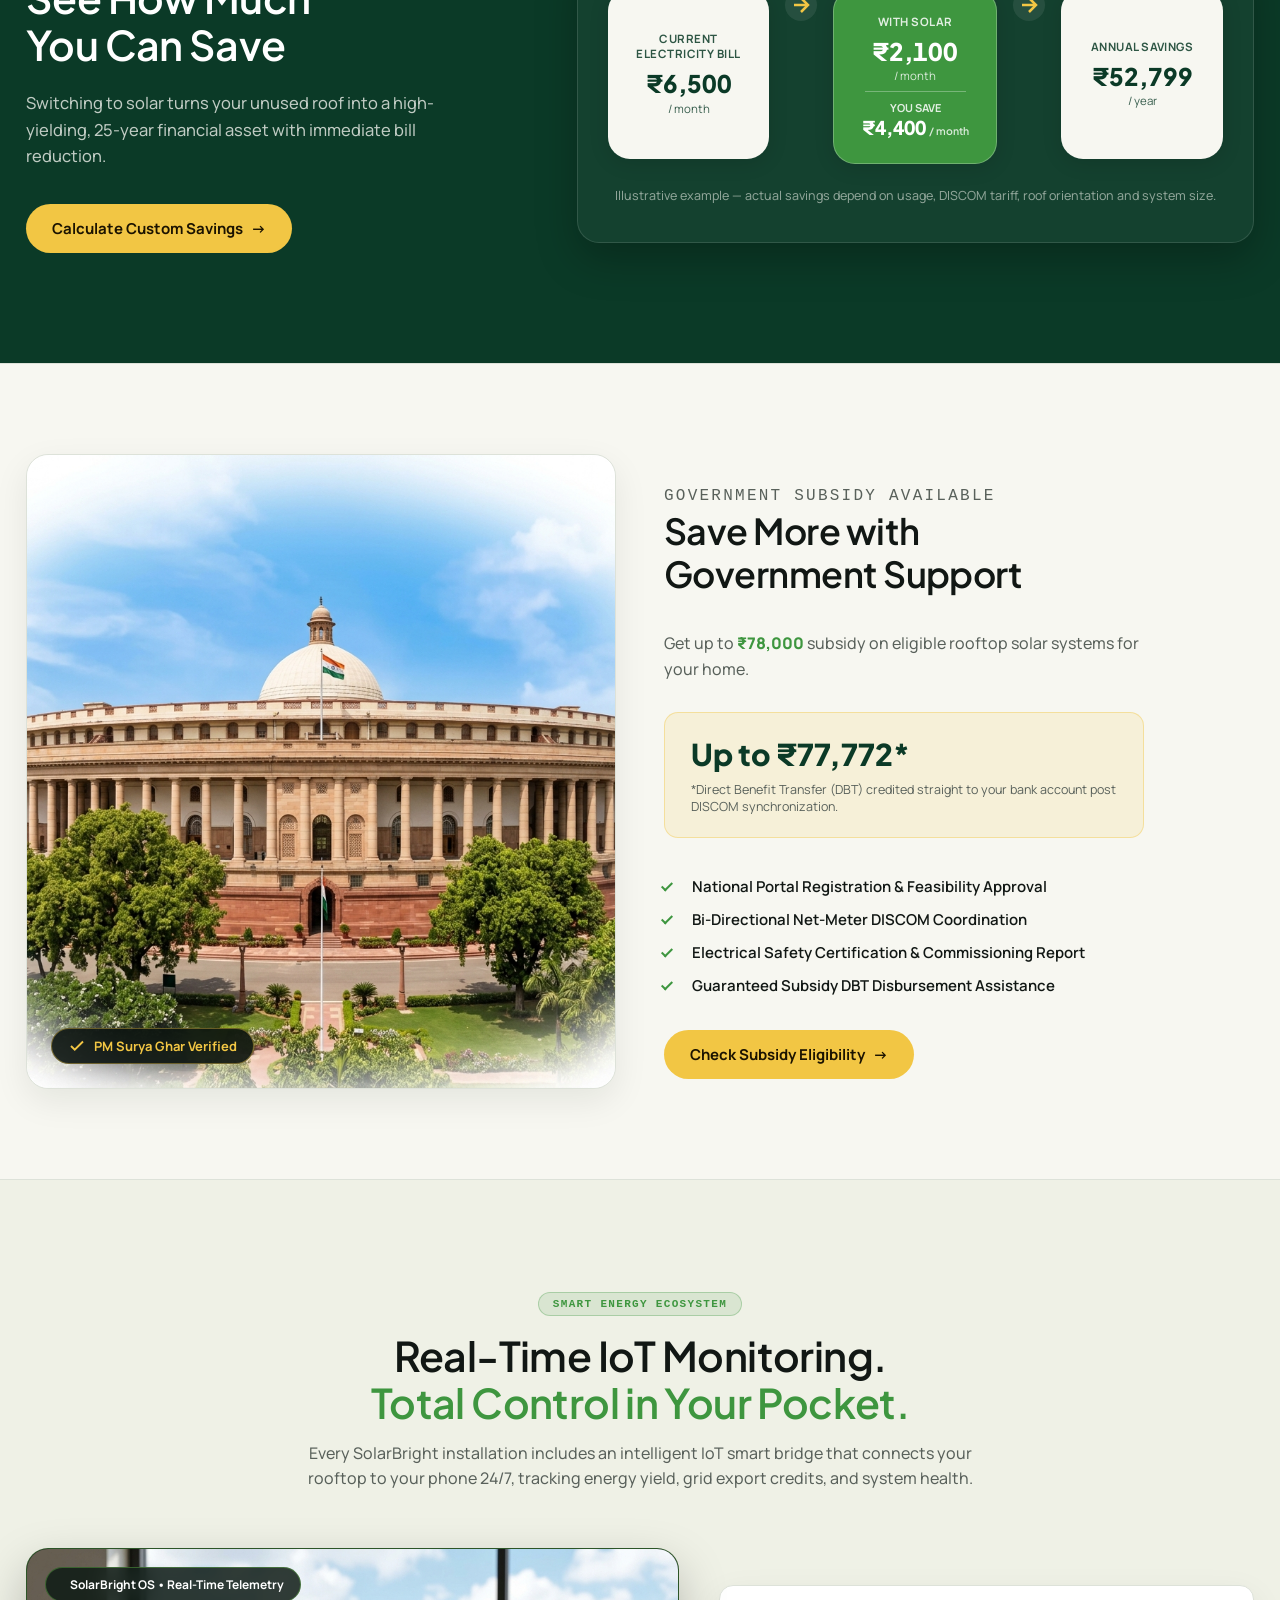
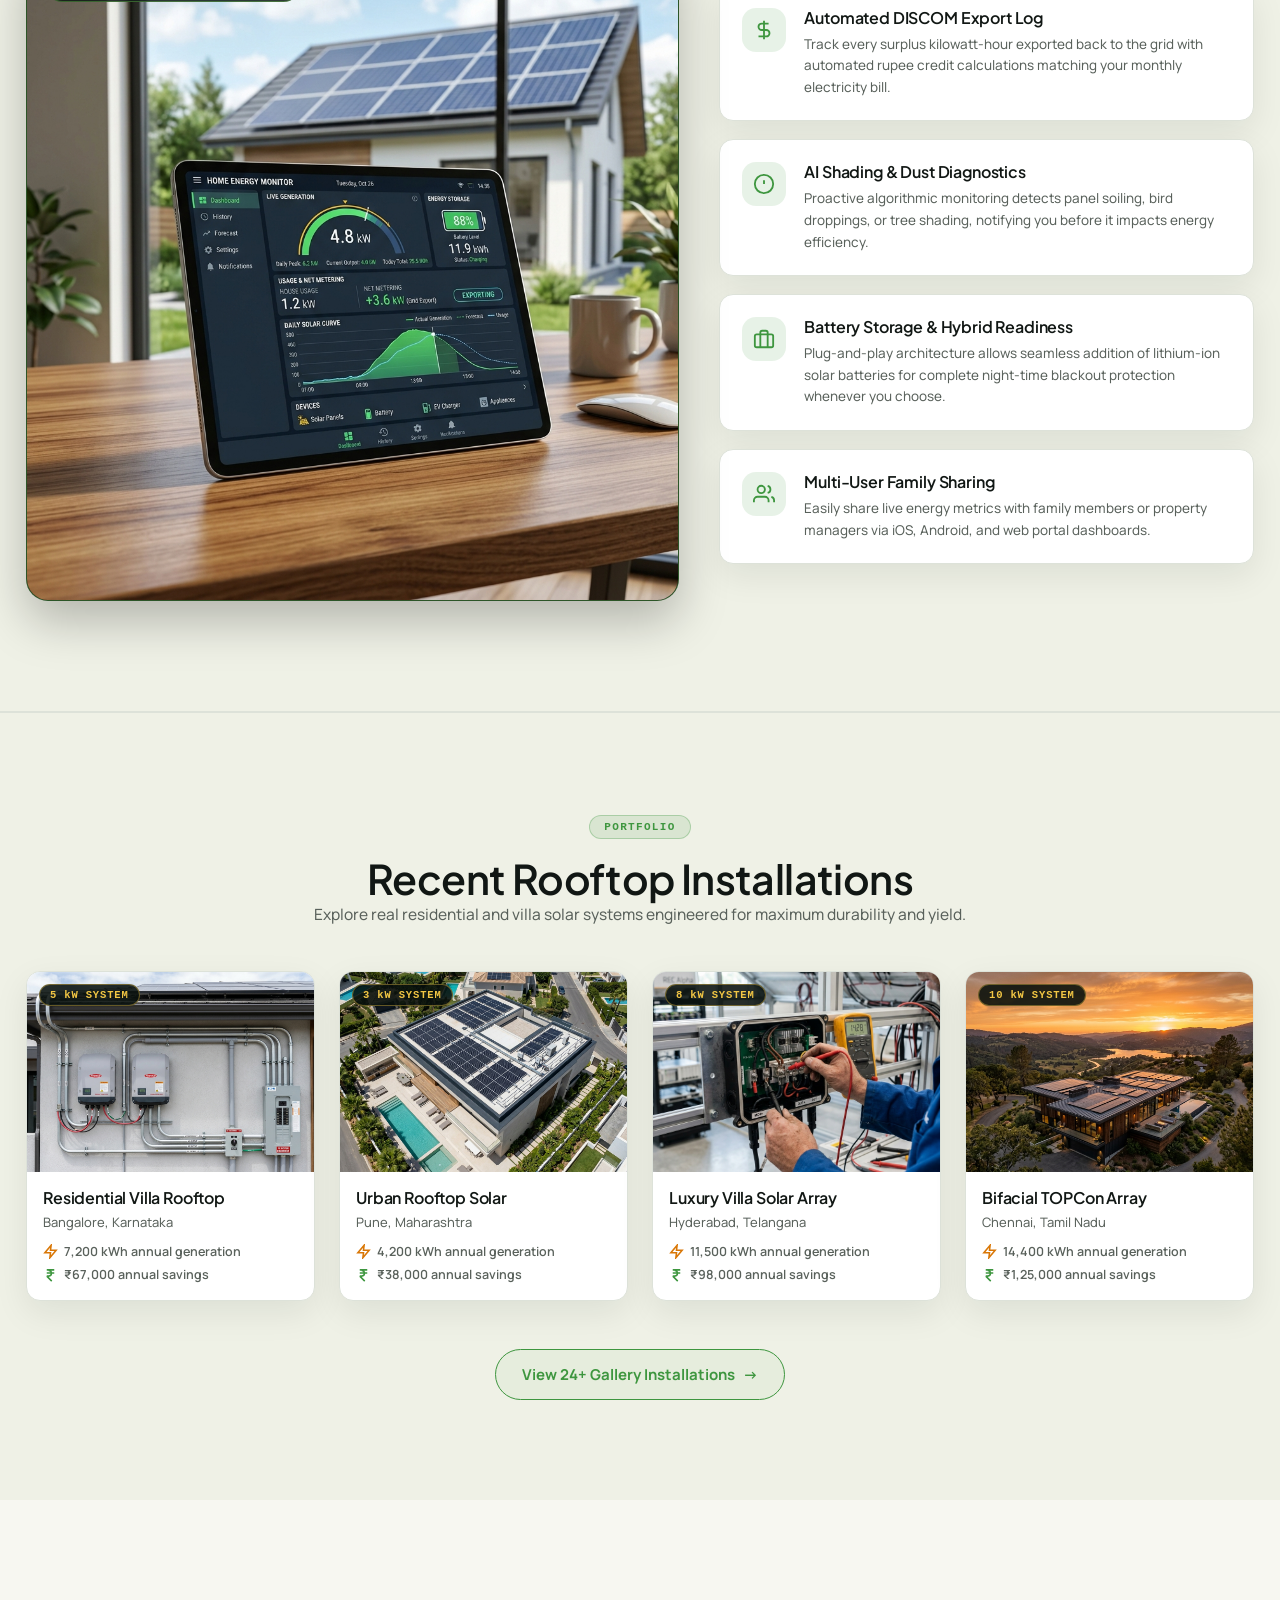
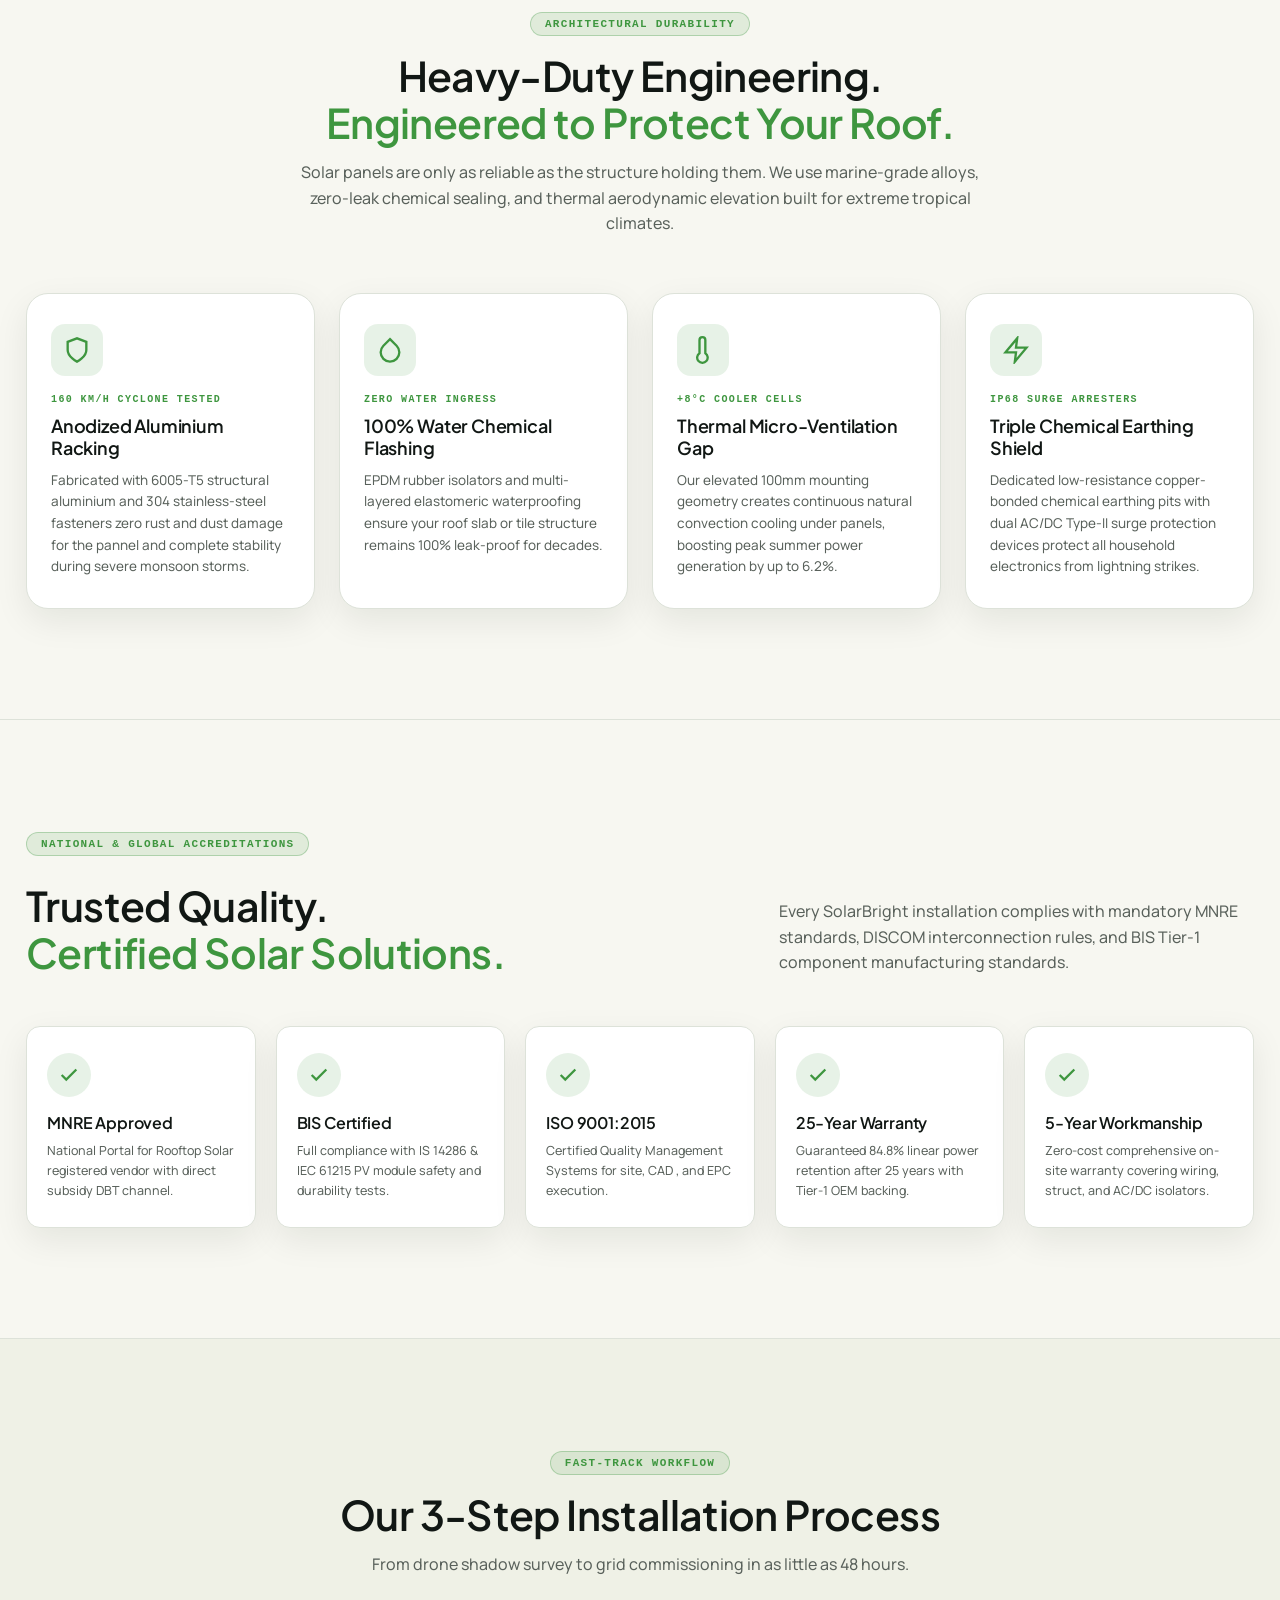
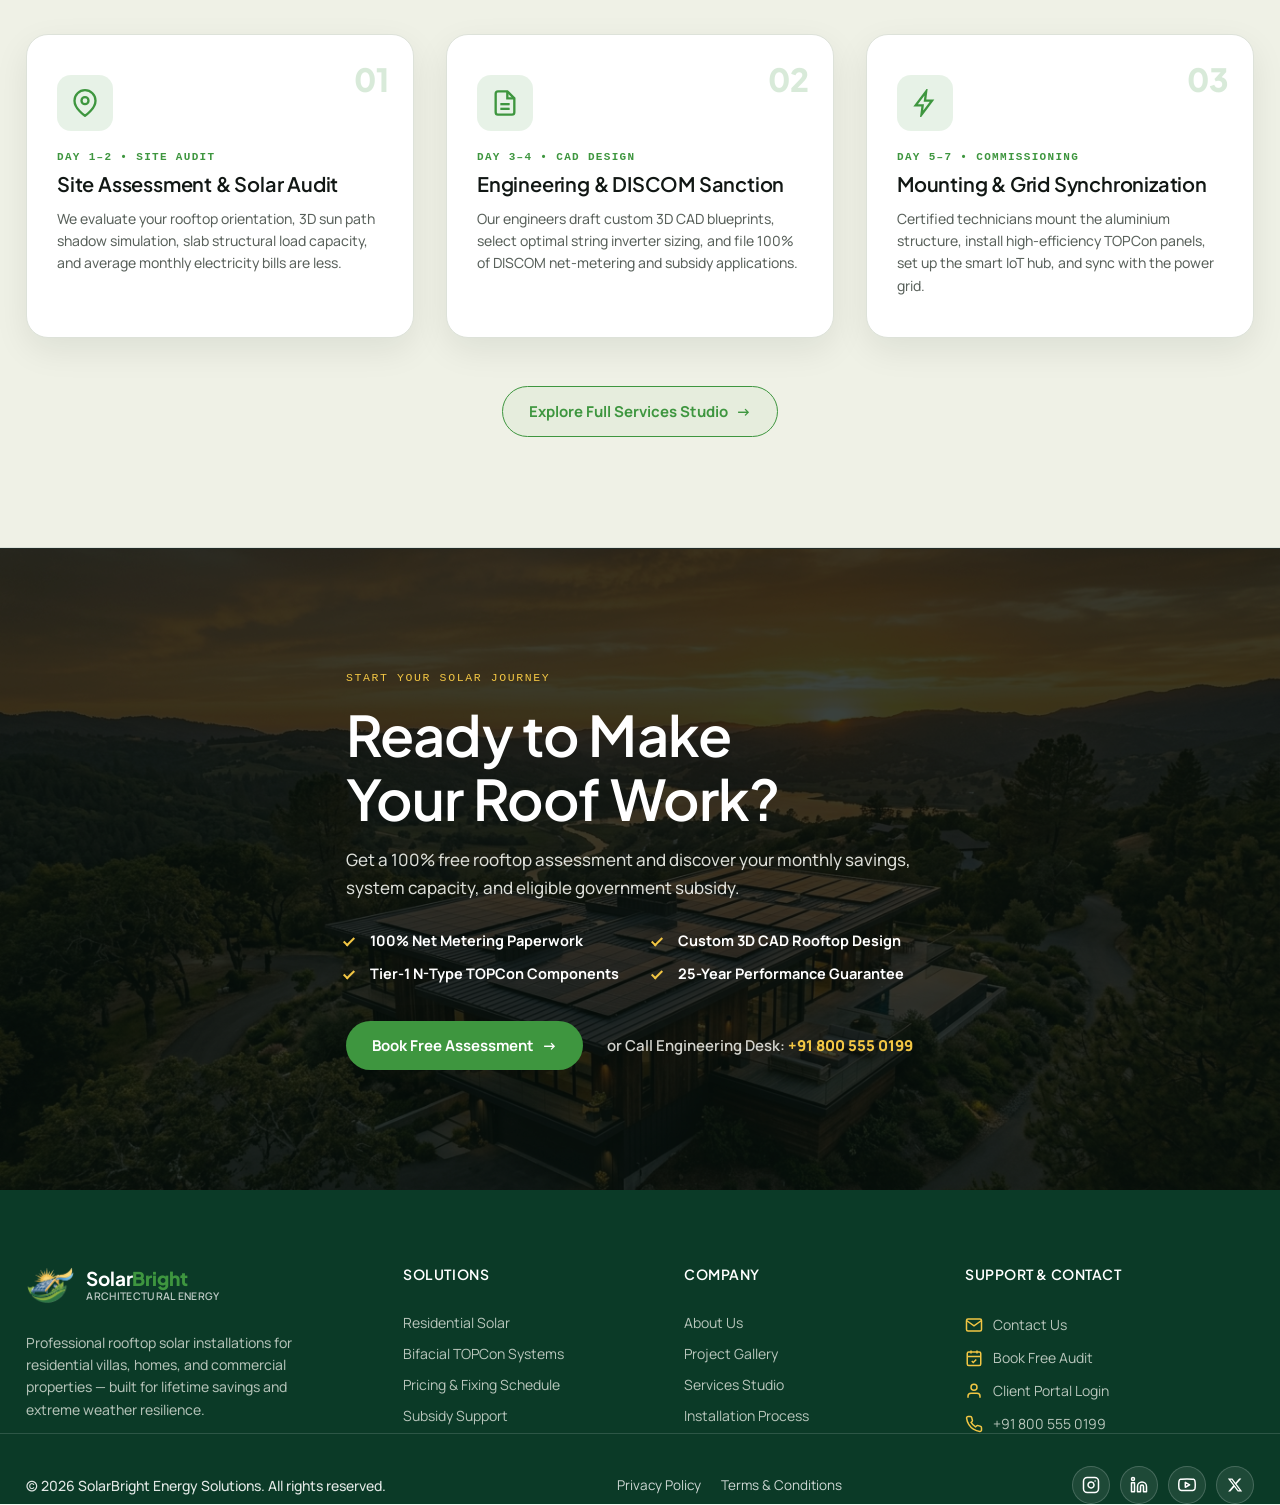
==== commit 90bfa5fc: "fixing the iyapps last isue mentioned" ====
--- a/index.html
+++ b/index.html
@@ -209,7 +209,7 @@
           </div>
           <div class="benefit-body">
             <h3>Lower Electricity Bills</h3>
-            <p>Generate your own clean power with battery storage and slash monthly grid charges by up to 85%.</p>
+            <p>Generate your own  power battery storage and slash month charges by up to 85%.</p>
           </div>
         </div>
 
--- a/css/styles.css
+++ b/css/styles.css
@@ -17,6 +17,17 @@
   --card-bg:       #FFFFFF;
   --overlay-scrim: rgba(11,20,16,0.45);
 
+  --h2-bg:          #F7F7F1;
+  --h2-bg-alt:      #EFF1E6;
+  --h2-text-main:   #111714;
+  --h2-text-sub:    #59615B;
+  --h2-green:       #3E963F;
+  --h2-dark-green:  #0B3A27;
+  --h2-yellow:      #F2C644;
+  --h2-border-color:#DDE2D9;
+  --h2-panel-bg:    #FFFFFF;
+  --h2-card-shadow: 0 12px 34px rgba(11,20,16,0.08);
+
   --font-display: 'Plus Jakarta Sans', 'Manrope', system-ui, sans-serif;
   --font-body:    'Manrope', system-ui, sans-serif;
 
@@ -41,6 +52,18 @@
   --border:         #26362D;
   --card-bg:        #15231C;
   --overlay-scrim:  rgba(6,12,9,0.62);
+
+  --h2-bg:          #0B1210;
+  --h2-bg-alt:      #101B16;
+  --h2-text-main:   #F4F5EF;
+  --h2-text-sub:    #AAB6AC;
+  --h2-green:       #69C34B;
+  --h2-dark-green:  #153D2A;
+  --h2-yellow:      #F3C94B;
+  --h2-border-color:#26362D;
+  --h2-panel-bg:    #15231C;
+  --h2-card-shadow: 0 12px 34px rgba(0,0,0,0.35);
+
   --shadow-card: 0 12px 34px rgba(0,0,0,0.35);
   --shadow-lift: 0 18px 44px rgba(0,0,0,0.45);
 }
@@ -167,29 +190,55 @@
 .btn-yellow{ background: var(--yellow); color: #1B1300; }
 .btn-yellow:hover{ background:#e6b52e; }
 
-.btn-outline{ background: transparent; border: 1.5px solid var(--border); color: var(--text); }
-.btn-outline:hover{ border-color: var(--green); color: var(--green); }
+.btn-outline{
+  background: rgba(62, 150, 63, 0.05);
+  border: 1.5px solid var(--green) !important;
+  color: var(--green) !important;
+  font-weight: 700;
+  transition: all var(--transition);
+}
+.btn-outline:hover{
+  background: var(--green) !important;
+  color: #ffffff !important;
+  border-color: var(--green) !important;
+  transform: translateY(-2px);
+  box-shadow: 0 4px 16px rgba(62, 150, 63, 0.3);
+}
 
 .btn-block{ width:100% !important; max-width:100% !important; align-self:stretch !important; justify-content:center !important; }
 .btn-header{ padding: 11px 22px; font-size: 14px; }
 
-/* ---------- 3. HEADER (DYNAMIC THEME BACKGROUND) ---------- */
-.site-header {
+/* ---------- 3. GLOBAL HEADER (UNIFIED FIXED BACKGROUND) ---------- */
+.site-header,
+.h2-header,
+.ab-header,
+.pr-header,
+.sv-header,
+.pl-header,
+.gl-header,
+.ct-header {
   position: fixed; top: 0; left: 0; right: 0; z-index: 100;
   padding: 14px 0;
-  background: rgba(255, 255, 255, 0.96);
+  background: rgba(255, 255, 255, 0.96) !important;
   backdrop-filter: blur(16px);
   -webkit-backdrop-filter: blur(16px);
-  box-shadow: 0 4px 20px rgba(0, 0, 0, 0.06);
-  border-bottom: 1px solid rgba(0, 0, 0, 0.08);
+  box-shadow: 0 4px 20px rgba(0, 0, 0, 0.06) !important;
+  border-bottom: 1px solid rgba(0, 0, 0, 0.08) !important;
   transition: padding var(--transition), background var(--transition), box-shadow var(--transition), border-color var(--transition);
 }
 
-.site-header.scrolled {
+.site-header.scrolled,
+.h2-header.scrolled,
+.ab-header.scrolled,
+.pr-header.scrolled,
+.sv-header.scrolled,
+.pl-header.scrolled,
+.gl-header.scrolled,
+.ct-header.scrolled {
   padding: 10px 0;
-  background: rgba(255, 255, 255, 0.98);
-  box-shadow: 0 6px 24px rgba(0, 0, 0, 0.1);
-  border-bottom: 1px solid rgba(0, 0, 0, 0.1);
+  background: rgba(255, 255, 255, 0.98) !important;
+  box-shadow: 0 6px 24px rgba(0, 0, 0, 0.1) !important;
+  border-bottom: 1px solid rgba(0, 0, 0, 0.1) !important;
 }
 
 .header-inner{
@@ -294,27 +343,106 @@
   content:""; position:absolute; left:0; right:0; bottom:-6px; height:3px; background: var(--green); border-radius: 999px;
 }
 
-/* Dark Mode Header Overrides */
-[data-theme="dark"] .site-header {
-  background: rgba(11, 18, 16, 0.92);
-  box-shadow: 0 4px 24px rgba(0, 0, 0, 0.4);
-  border-bottom: 1px solid rgba(255, 255, 255, 0.12);
-}
-
-[data-theme="dark"] .site-header.scrolled {
-  background: rgba(6, 12, 10, 0.96);
-  box-shadow: 0 6px 28px rgba(0, 0, 0, 0.5);
-  border-bottom: 1px solid rgba(62, 150, 63, 0.3);
-}
-
-[data-theme="dark"] .site-header .brand-name { color: #FFFFFF !important; }
-[data-theme="dark"] .site-header .brand-name strong { color: var(--green) !important; }
-[data-theme="dark"] .site-header .brand-tag { color: rgba(255, 255, 255, 0.7) !important; }
-
-[data-theme="dark"] .site-header .nav-link { color: rgba(255, 255, 255, 0.85); }
+/* Dark Mode Global Header Overrides */
+[data-theme="dark"] .site-header,
+[data-theme="dark"] .h2-header,
+[data-theme="dark"] .ab-header,
+[data-theme="dark"] .pr-header,
+[data-theme="dark"] .sv-header,
+[data-theme="dark"] .pl-header,
+[data-theme="dark"] .gl-header,
+[data-theme="dark"] .ct-header {
+  background: rgba(11, 18, 16, 0.94) !important;
+  box-shadow: 0 4px 24px rgba(0, 0, 0, 0.4) !important;
+  border-bottom: 1px solid rgba(255, 255, 255, 0.12) !important;
+}
+
+[data-theme="dark"] .site-header.scrolled,
+[data-theme="dark"] .h2-header.scrolled,
+[data-theme="dark"] .ab-header.scrolled,
+[data-theme="dark"] .pr-header.scrolled,
+[data-theme="dark"] .sv-header.scrolled,
+[data-theme="dark"] .pl-header.scrolled,
+[data-theme="dark"] .gl-header.scrolled,
+[data-theme="dark"] .ct-header.scrolled {
+  background: rgba(6, 12, 10, 0.96) !important;
+  box-shadow: 0 6px 28px rgba(0, 0, 0, 0.5) !important;
+  border-bottom: 1px solid rgba(62, 150, 63, 0.3) !important;
+}
+
+[data-theme="dark"] .site-header .brand-name,
+[data-theme="dark"] .h2-header .brand-name,
+[data-theme="dark"] .ab-header .brand-name,
+[data-theme="dark"] .pr-header .brand-name,
+[data-theme="dark"] .sv-header .brand-name,
+[data-theme="dark"] .pl-header .brand-name,
+[data-theme="dark"] .gl-header .brand-name,
+[data-theme="dark"] .ct-header .brand-name { color: #FFFFFF !important; }
+
+[data-theme="dark"] .site-header .brand-name strong,
+[data-theme="dark"] .h2-header .brand-name strong,
+[data-theme="dark"] .ab-header .brand-name strong,
+[data-theme="dark"] .pr-header .brand-name strong,
+[data-theme="dark"] .sv-header .brand-name strong,
+[data-theme="dark"] .pl-header .brand-name strong,
+[data-theme="dark"] .gl-header .brand-name strong,
+[data-theme="dark"] .ct-header .brand-name strong { color: var(--green) !important; }
+
+[data-theme="dark"] .site-header .brand-tag,
+[data-theme="dark"] .h2-header .brand-tag,
+[data-theme="dark"] .ab-header .brand-tag,
+[data-theme="dark"] .pr-header .brand-tag,
+[data-theme="dark"] .sv-header .brand-tag,
+[data-theme="dark"] .pl-header .brand-tag,
+[data-theme="dark"] .gl-header .brand-tag,
+[data-theme="dark"] .ct-header .brand-tag { color: rgba(255, 255, 255, 0.7) !important; }
+
+[data-theme="dark"] .site-header .nav-link,
+[data-theme="dark"] .h2-header .nav-link,
+[data-theme="dark"] .ab-header .nav-link,
+[data-theme="dark"] .pr-header .nav-link,
+[data-theme="dark"] .sv-header .nav-link,
+[data-theme="dark"] .pl-header .nav-link,
+[data-theme="dark"] .gl-header .nav-link,
+[data-theme="dark"] .ct-header .nav-link { color: rgba(255, 255, 255, 0.85); }
+
 [data-theme="dark"] .site-header .nav-link:hover,
-[data-theme="dark"] .site-header .nav-link.active { color: var(--yellow); }
-[data-theme="dark"] .site-header .nav-link.active::after { background: var(--yellow); }
+[data-theme="dark"] .site-header .nav-link.active,
+[data-theme="dark"] .h2-header .nav-link:hover,
+[data-theme="dark"] .h2-header .nav-link.active,
+[data-theme="dark"] .ab-header .nav-link:hover,
+[data-theme="dark"] .ab-header .nav-link.active,
+[data-theme="dark"] .pr-header .nav-link:hover,
+[data-theme="dark"] .pr-header .nav-link.active,
+[data-theme="dark"] .sv-header .nav-link:hover,
+[data-theme="dark"] .sv-header .nav-link.active,
+[data-theme="dark"] .pl-header .nav-link:hover,
+[data-theme="dark"] .pl-header .nav-link.active,
+[data-theme="dark"] .gl-header .nav-link:hover,
+[data-theme="dark"] .gl-header .nav-link.active,
+[data-theme="dark"] .ct-header .nav-link:hover,
+[data-theme="dark"] .ct-header .nav-link.active { color: var(--yellow) !important; }
+
+[data-theme="dark"] .site-header .nav-link.active::after,
+[data-theme="dark"] .h2-header .nav-link.active::after,
+[data-theme="dark"] .ab-header .nav-link.active::after,
+[data-theme="dark"] .pr-header .nav-link.active::after,
+[data-theme="dark"] .sv-header .nav-link.active::after,
+[data-theme="dark"] .pl-header .nav-link.active::after,
+[data-theme="dark"] .gl-header .nav-link.active::after,
+[data-theme="dark"] .ct-header .nav-link.active::after { background: var(--yellow) !important; }
+
+/* Dark Mode Button Outline Overrides */
+[data-theme="dark"] .btn-outline {
+  background: rgba(105, 195, 75, 0.08);
+  border: 1.5px solid var(--green) !important;
+  color: var(--green) !important;
+}
+[data-theme="dark"] .btn-outline:hover {
+  background: var(--green) !important;
+  color: #0B1210 !important;
+  border-color: var(--green) !important;
+}
 
 .header-actions{ display:flex; align-items:center; gap: 14px; }
 
@@ -1844,6 +1972,14 @@
   justify-content: center;
 }
 
+@media (max-width: 1200px) {
+  .trust-header-row {
+    grid-template-columns: 1fr !important;
+    gap: 20px !important;
+    margin-bottom: 36px !important;
+  }
+}
+
 @media (min-width: 901px) and (max-width: 1200px) {
   .trust-grid-cards {
     display: flex !important;
@@ -1855,10 +1991,15 @@
     width: calc(33.333% - 14px) !important;
     box-sizing: border-box !important;
   }
-  .trust-header-row { grid-template-columns: 1fr; gap: 20px; }
-}
+}
+
 @media (max-width: 900px) {
   .process-cards-grid { grid-template-columns: 1fr; }
+  .trust-header-row {
+    grid-template-columns: 1fr !important;
+    gap: 20px !important;
+    margin-bottom: 32px !important;
+  }
   .trust-grid-cards {
     display: flex !important;
     flex-wrap: wrap !important;
@@ -1870,7 +2011,13 @@
     box-sizing: border-box !important;
   }
 }
+
 @media (max-width: 600px) {
+  .trust-header-row {
+    grid-template-columns: 1fr !important;
+    gap: 16px !important;
+    margin-bottom: 24px !important;
+  }
   .trust-grid-cards .trust-card {
     width: 100% !important;
   }
@@ -2377,33 +2524,7 @@
   color: #ffffff !important;
 }
 
-/* ---------- Home 2 Floating Header ---------- */
-.h2-header {
-  padding: 16px 0;
-  background: rgba(245, 244, 237, 0.6);
-  backdrop-filter: blur(16px);
-  -webkit-backdrop-filter: blur(16px);
-  border-bottom: 1px solid rgba(217, 222, 214, 0.5);
-}
-[data-theme="dark"] .h2-header {
-  background: rgba(9, 16, 13, 0.65);
-  border-bottom-color: rgba(41, 56, 47, 0.5);
-}
-
-.h2-header:not(.scrolled) .brand-name { color: #ffffff; }
-.h2-header:not(.scrolled) .brand-tag { color: rgba(255, 255, 255, 0.75); }
-.h2-header:not(.scrolled) .nav-link { color: rgba(255, 255, 255, 0.88); }
-.h2-header:not(.scrolled) .theme-toggle { border-color: rgba(255, 255, 255, 0.3); color: #ffffff; }
-
-.h2-header.scrolled {
-  padding: 10px 0;
-  background: rgba(245, 244, 237, 0.92);
-  border-bottom: 1px solid var(--h2-border-color);
-  box-shadow: 0 4px 20px rgba(0, 0, 0, 0.05);
-}
-[data-theme="dark"] .h2-header.scrolled {
-  background: rgba(9, 16, 13, 0.92);
-}
+/* ---------- Home 2 Header Button & Actions ---------- */
 
 .h2-btn-header {
   padding: 9px 20px;
@@ -2609,15 +2730,16 @@
 }
 
 .h2-pipeline-step {
-  background: var(--h2-bg);
-  border: 1px solid var(--h2-border-color);
+  background: var(--h2-panel-bg, var(--card-bg, #ffffff));
+  border: 1px solid var(--h2-border-color, var(--border));
   border-radius: var(--radius-md);
   padding: 0 !important;
   overflow: hidden;
   text-align: left;
   display: flex;
   flex-direction: column;
-  height: 100%;
+  height: auto !important;
+  min-height: auto !important;
   box-sizing: border-box;
   box-shadow: var(--shadow-card);
   transition: transform var(--transition), border-color var(--transition), box-shadow var(--transition);
@@ -2633,6 +2755,7 @@
   width: 100%;
   margin-bottom: 0;
   display: block;
+  flex-shrink: 0;
 }
 .h2-step-num {
   position: absolute;
@@ -2650,10 +2773,10 @@
 }
 .h2-step-media {
   width: 100% !important;
-  height: 130px !important;
+  height: 140px !important;
   min-width: 100% !important;
   max-width: 100% !important;
-  max-height: 130px !important;
+  max-height: 140px !important;
   border-radius: 0 !important;
   overflow: hidden !important;
   border: none !important;
@@ -2674,24 +2797,27 @@
 }
 
 .h2-step-info {
-  padding: 16px 14px 18px;
-  flex-grow: 1;
-  display: flex;
-  flex-direction: column;
-  justify-content: flex-start;
+  padding: 16px 14px 18px !important;
+  display: flex !important;
+  flex-direction: column !important;
+  justify-content: flex-start !important;
+  width: 100% !important;
+  box-sizing: border-box !important;
 }
 .h2-step-info h4 {
-  font-size: 15px;
-  font-weight: 800;
-  letter-spacing: 0.04em;
-  color: var(--h2-text-main);
-  margin-bottom: 6px;
+  font-size: 15px !important;
+  font-weight: 800 !important;
+  letter-spacing: 0.04em !important;
+  color: var(--h2-text-main, var(--text, #111714)) !important;
+  margin: 0 0 6px 0 !important;
+  display: block !important;
 }
 .h2-step-info p {
-  font-size: 12.5px;
-  color: var(--h2-text-sub);
-  line-height: 1.5;
-  margin: 0;
+  font-size: 13px !important;
+  color: var(--h2-text-sub, var(--text-secondary, #59615B)) !important;
+  line-height: 1.5 !important;
+  margin: 0 !important;
+  display: block !important;
 }
 
 .h2-pipeline-connector {
@@ -2737,11 +2863,14 @@
 }
 @media (max-width: 640px), (max-width: 360px) {
   .h2-pipeline-track {
-    grid-template-columns: 1fr;
-    gap: 16px;
+    display: flex !important;
+    flex-direction: column !important;
+    gap: 16px !important;
   }
   .h2-pipeline-step {
-    padding: 20px 16px;
+    padding: 0 !important;
+    width: 100% !important;
+    height: auto !important;
   }
 }
 
@@ -3644,26 +3773,7 @@
   font-family: var(--font-body);
 }
 
-.ab-header {
-  padding: 16px 0;
-  background: rgba(246, 245, 238, 0.65);
-  backdrop-filter: blur(16px);
-  -webkit-backdrop-filter: blur(16px);
-  border-bottom: 1px solid rgba(217, 222, 214, 0.5);
-}
-[data-theme="dark"] .ab-header {
-  background: rgba(9, 16, 13, 0.7);
-  border-bottom-color: rgba(41, 56, 47, 0.5);
-}
-.ab-header.scrolled {
-  padding: 10px 0;
-  background: rgba(246, 245, 238, 0.92);
-  border-bottom: 1px solid var(--h2-border-color);
-  box-shadow: 0 4px 20px rgba(0, 0, 0, 0.05);
-}
-[data-theme="dark"] .ab-header.scrolled {
-  background: rgba(9, 16, 13, 0.92);
-}
+
 
 .ab-tech-label {
   font-family: monospace, var(--font-body);
@@ -4262,9 +4372,11 @@
 }
 .ab-quality-grid {
   display: grid;
-  grid-template-columns: 0.9fr 1.1fr;
+  grid-template-columns: minmax(0, 0.9fr) minmax(0, 1.1fr);
   gap: 60px;
   align-items: center;
+  width: 100%;
+  box-sizing: border-box;
 }
 .ab-quality-frame {
   position: relative;
@@ -4301,10 +4413,13 @@
   display: flex;
   flex-direction: column;
   gap: 16px;
+  width: 100%;
+  box-sizing: border-box;
+  min-width: 0;
 }
 .ab-check-step {
   display: grid;
-  grid-template-columns: 36px 1fr;
+  grid-template-columns: 36px minmax(0, 1fr);
   gap: 16px;
   align-items: flex-start;
   padding: 14px 18px;
@@ -4312,6 +4427,10 @@
   border: 1px solid var(--h2-border-color);
   border-radius: var(--radius-md);
   transition: border-color var(--transition);
+  width: 100%;
+  box-sizing: border-box;
+  min-width: 0;
+  overflow: hidden;
 }
 .ab-check-step:hover {
   border-color: var(--h2-green);
@@ -4321,16 +4440,26 @@
   font-size: 13px;
   font-weight: 800;
   color: var(--h2-green);
+  flex-shrink: 0;
+}
+.step-info {
+  width: 100%;
+  min-width: 0;
+  box-sizing: border-box;
 }
 .step-info h4 {
   font-size: 15px;
   font-weight: 800;
   color: var(--h2-text-main);
   margin-bottom: 2px;
+  line-height: 1.3;
 }
 .step-info p {
   font-size: 12.5px;
   color: var(--h2-text-sub);
+  line-height: 1.45;
+  word-break: break-word;
+  overflow-wrap: break-word;
 }
 
 /* ---------- SECTION 08 — CUSTOMER COMMITMENT + CLOSING ---------- */
@@ -4477,9 +4606,62 @@
 
 @media (max-width: 600px) {
   .ab-editorial-heading { font-size: 32px; }
-  .ab-section { padding: 76px 0; }
+  .ab-section { padding: 56px 0; }
   .ab-team-grid { grid-template-columns: 1fr; }
   .ab-btn-header { display: none; }
+  
+  .ab-quality-section .container,
+  .ab-quality-grid,
+  .ab-quality-content {
+    width: 100% !important;
+    max-width: 100% !important;
+    box-sizing: border-box !important;
+    min-width: 0 !important;
+  }
+  
+  .ab-checklist {
+    width: 100% !important;
+    max-width: 100% !important;
+    gap: 12px !important;
+    box-sizing: border-box !important;
+    min-width: 0 !important;
+  }
+  
+  .ab-check-step {
+    display: grid !important;
+    grid-template-columns: 28px minmax(0, 1fr) !important;
+    gap: 10px !important;
+    padding: 12px 14px !important;
+    width: 100% !important;
+    max-width: 100% !important;
+    box-sizing: border-box !important;
+    min-width: 0 !important;
+    overflow: hidden !important;
+  }
+  
+  .ab-check-step .step-idx {
+    font-size: 12px !important;
+  }
+
+  .ab-check-step .step-info {
+    min-width: 0 !important;
+    width: 100% !important;
+    max-width: 100% !important;
+    box-sizing: border-box !important;
+  }
+  
+  .ab-check-step .step-info h4 {
+    font-size: 14.5px !important;
+    margin-bottom: 2px !important;
+    line-height: 1.3 !important;
+  }
+  
+  .ab-check-step .step-info p {
+    font-size: 12px !important;
+    line-height: 1.45 !important;
+    word-break: break-word !important;
+    overflow-wrap: break-word !important;
+  }
 }
 
 /* ==========================================================================
@@ -4492,26 +4674,7 @@
   font-family: var(--font-body);
 }
 
-.pr-header {
-  padding: 16px 0;
-  background: rgba(246, 245, 238, 0.65);
-  backdrop-filter: blur(16px);
-  -webkit-backdrop-filter: blur(16px);
-  border-bottom: 1px solid rgba(217, 222, 214, 0.5);
-}
-[data-theme="dark"] .pr-header {
-  background: rgba(9, 16, 13, 0.7);
-  border-bottom-color: rgba(41, 56, 47, 0.5);
-}
-.pr-header.scrolled {
-  padding: 10px 0;
-  background: rgba(246, 245, 238, 0.92);
-  border-bottom: 1px solid var(--h2-border-color);
-  box-shadow: 0 4px 20px rgba(0, 0, 0, 0.05);
-}
-[data-theme="dark"] .pr-header.scrolled {
-  background: rgba(9, 16, 13, 0.92);
-}
+
 
 .pr-tech-label {
   font-family: monospace, var(--font-body);
@@ -5364,9 +5527,48 @@
   .pr-hero-heading { font-size: 34px; }
   .pr-hero-sub { font-size: 15px; }
   .pr-editorial-heading { font-size: 30px; }
-  .pr-section { padding: 76px 0; }
+  .pr-section { padding: 56px 0; }
   .pr-btn-header { display: none; }
-  .pr-capacity-display { padding: 24px; }
+  
+  /* Capacity Explorer Mobile Grid (No Horizontal Scroll) */
+  .pr-capacity-bar {
+    display: grid !important;
+    grid-template-columns: repeat(3, 1fr) !important;
+    gap: 8px !important;
+    overflow-x: visible !important;
+    overflow-y: visible !important;
+    margin: 24px 0 !important;
+    padding-bottom: 0 !important;
+    width: 100% !important;
+    box-sizing: border-box !important;
+  }
+  
+  .pr-cap-pill {
+    min-width: 0 !important;
+    width: 100% !important;
+    padding: 12px 4px !important;
+    font-size: 14.5px !important;
+    font-weight: 800 !important;
+    border-radius: var(--radius-md) !important;
+    text-align: center !important;
+    box-sizing: border-box !important;
+  }
+  
+  .pr-capacity-display {
+    padding: 24px 18px !important;
+    width: 100% !important;
+    box-sizing: border-box !important;
+  }
+  
+  .pr-display-header h3 {
+    font-size: 20px !important;
+  }
+  
+  .pr-display-metrics {
+    grid-template-columns: 1fr !important;
+    gap: 12px !important;
+  }
+  
   .q-options { flex-direction: column; }
 }
 
@@ -5380,26 +5582,7 @@
   font-family: var(--font-body);
 }
 
-.sv-header {
-  padding: 16px 0;
-  background: rgba(246, 245, 238, 0.65);
-  backdrop-filter: blur(16px);
-  -webkit-backdrop-filter: blur(16px);
-  border-bottom: 1px solid rgba(217, 222, 214, 0.5);
-}
-[data-theme="dark"] .sv-header {
-  background: rgba(9, 16, 13, 0.7);
-  border-bottom-color: rgba(41, 56, 47, 0.5);
-}
-.sv-header.scrolled {
-  padding: 10px 0;
-  background: rgba(246, 245, 238, 0.92);
-  border-bottom: 1px solid var(--h2-border-color);
-  box-shadow: 0 4px 20px rgba(0, 0, 0, 0.05);
-}
-[data-theme="dark"] .sv-header.scrolled {
-  background: rgba(9, 16, 13, 0.92);
-}
+
 
 .sv-tech-label {
   font-family: monospace, var(--font-body);
@@ -6286,26 +6469,7 @@
   font-family: var(--font-body);
 }
 
-.pl-header {
-  padding: 16px 0;
-  background: rgba(246, 245, 238, 0.65);
-  backdrop-filter: blur(16px);
-  -webkit-backdrop-filter: blur(16px);
-  border-bottom: 1px solid rgba(217, 222, 214, 0.5);
-}
-[data-theme="dark"] .pl-header {
-  background: rgba(9, 16, 13, 0.7);
-  border-bottom-color: rgba(41, 56, 47, 0.5);
-}
-.pl-header.scrolled {
-  padding: 10px 0;
-  background: rgba(246, 245, 238, 0.92);
-  border-bottom: 1px solid var(--h2-border-color);
-  box-shadow: 0 4px 20px rgba(0, 0, 0, 0.05);
-}
-[data-theme="dark"] .pl-header.scrolled {
-  background: rgba(9, 16, 13, 0.92);
-}
+
 
 .pl-tech-label {
   font-family: monospace, var(--font-body);
@@ -6576,6 +6740,34 @@
   line-height: 1.4;
 }
 .plan-features-list strong { color: var(--h2-text-main); }
+
+.pl-price-card .btn-outline {
+  border: 1.5px solid var(--h2-green, var(--green)) !important;
+  color: var(--h2-green, var(--green)) !important;
+  background: rgba(77, 153, 72, 0.08) !important;
+  font-weight: 800 !important;
+  transition: all var(--transition);
+}
+
+.pl-price-card .btn-outline:hover {
+  background: var(--h2-green, var(--green)) !important;
+  color: #ffffff !important;
+  border-color: var(--h2-green, var(--green)) !important;
+  transform: translateY(-2px);
+  box-shadow: 0 6px 20px rgba(77, 153, 72, 0.35) !important;
+}
+
+[data-theme="dark"] .pl-price-card .btn-outline {
+  border: 1.5px solid var(--h2-green, var(--green)) !important;
+  color: var(--h2-green, var(--green)) !important;
+  background: rgba(107, 200, 79, 0.12) !important;
+}
+
+[data-theme="dark"] .pl-price-card .btn-outline:hover {
+  background: var(--h2-green, var(--green)) !important;
+  color: #09100D !important;
+  border-color: var(--h2-green, var(--green)) !important;
+}
 
 /* ---------- FIXING CHARGES SCHEDULE ---------- */
 .pl-fixing-section {
@@ -9116,110 +9308,147 @@
   line-height: 1.6;
 }
 
-/* Section 02: Pipeline Track Mobile Stacking */
+/* Section 02: Pipeline Track Responsive System */
 .h2-energy-pipeline {
   width: 100%;
-  overflow: hidden;
 }
 
 .h2-pipeline-track {
-  display: flex;
-  flex-direction: column;
+  display: grid;
+  grid-template-columns: repeat(5, 1fr);
   gap: 16px;
-  width: 100%;
-}
-
-@media (min-width: 1025px) {
+  align-items: stretch;
+  width: 100%;
+}
+
+.h2-pipeline-step {
+  background: var(--h2-panel-bg, var(--card-bg, #ffffff)) !important;
+  border: 1px solid var(--h2-border-color, var(--border)) !important;
+  border-radius: var(--radius-md, 12px);
+  padding: 0 !important;
+  overflow: hidden !important;
+  display: flex !important;
+  flex-direction: column !important;
+  align-items: stretch !important;
+  width: 100% !important;
+  box-sizing: border-box !important;
+  box-shadow: var(--shadow-sm, 0 2px 8px rgba(0, 0, 0, 0.04));
+  transition: transform 250ms ease, border-color 250ms ease, box-shadow 250ms ease;
+}
+
+.h2-pipeline-step:hover {
+  transform: translateY(-4px);
+  border-color: var(--h2-green, var(--green, #3e963f)) !important;
+  box-shadow: var(--shadow-md, 0 8px 24px rgba(0, 0, 0, 0.08));
+}
+
+.h2-step-node {
+  position: relative !important;
+  width: 100% !important;
+  display: block !important;
+  flex-shrink: 0 !important;
+  margin: 0 !important;
+}
+
+.h2-step-num {
+  position: absolute !important;
+  top: 10px !important;
+  left: 10px !important;
+  background: var(--h2-green, var(--green, #3e963f)) !important;
+  color: #ffffff !important;
+  font-family: monospace, var(--font-body) !important;
+  font-size: 11px !important;
+  font-weight: 800 !important;
+  letter-spacing: 0.08em !important;
+  padding: 3px 8px !important;
+  border-radius: 4px !important;
+  z-index: 2 !important;
+}
+
+.h2-step-media {
+  width: 100% !important;
+  height: 140px !important;
+  min-width: 100% !important;
+  max-width: 100% !important;
+  border-radius: 0 !important;
+  overflow: hidden !important;
+  border: none !important;
+  margin: 0 !important;
+  display: block !important;
+}
+
+.h2-step-media img {
+  width: 100% !important;
+  height: 100% !important;
+  object-fit: cover !important;
+  display: block !important;
+  border-radius: 0 !important;
+}
+
+.h2-step-info {
+  padding: 16px 16px 18px !important;
+  display: flex !important;
+  flex-direction: column !important;
+  justify-content: flex-start !important;
+  align-items: flex-start !important;
+  width: 100% !important;
+  box-sizing: border-box !important;
+  text-align: left !important;
+  flex: 1 1 auto !important;
+}
+
+.h2-step-info h4 {
+  font-size: 14.5px !important;
+  font-weight: 800 !important;
+  letter-spacing: 0.04em !important;
+  color: var(--h2-text-main, var(--text, #111714)) !important;
+  margin: 0 0 6px 0 !important;
+  text-align: left !important;
+  display: block !important;
+}
+
+.h2-step-info p {
+  font-size: 12.5px !important;
+  color: var(--h2-text-sub, var(--text-secondary, #59615b)) !important;
+  line-height: 1.5 !important;
+  margin: 0 !important;
+  text-align: left !important;
+  display: block !important;
+}
+
+.h2-pipeline-connector {
+  display: none !important;
+}
+
+@media (max-width: 1024px) {
   .h2-pipeline-track {
-    display: grid;
-    grid-template-columns: repeat(5, 1fr);
-    gap: 16px;
-    align-items: stretch;
-  }
-}
-
-.h2-pipeline-step {
-  background: var(--surface);
-  border: 1px solid var(--border);
-  border-radius: var(--radius-md);
-  padding: 20px 24px;
-  display: flex !important;
-  flex-direction: row !important;
-  align-items: center !important;
-  gap: 20px !important;
-  width: 100% !important;
-}
-
-.h2-step-info {
-  flex: 1 1 auto !important;
-  min-width: 0 !important;
-  text-align: left !important;
-}
-
-.h2-step-info h4,
-.h2-step-info p {
-  text-align: left !important;
-}
-
-@media (min-width: 1025px) {
+    grid-template-columns: repeat(2, 1fr) !important;
+    gap: 16px !important;
+  }
+}
+
+@media (max-width: 640px), (max-width: 360px) {
+  .h2-pipeline-track {
+    display: flex !important;
+    flex-direction: column !important;
+    gap: 16px !important;
+    width: 100% !important;
+  }
   .h2-pipeline-step {
-    flex-direction: column !important;
-    text-align: center !important;
-  }
-  .h2-step-info,
-  .h2-step-info h4,
+    width: 100% !important;
+  }
+  .h2-step-media {
+    height: 150px !important;
+  }
+  .h2-step-info {
+    padding: 16px 18px 20px !important;
+  }
+  .h2-step-info h4 {
+    font-size: 15px !important;
+  }
   .h2-step-info p {
-    text-align: center !important;
-  }
-}
-
-.h2-pipeline-connector {
-  display: none;
-}
-
-.h2-step-node {
-  flex-shrink: 0;
-  position: relative;
-}
-
-.h2-step-num {
-  position: absolute;
-  top: -6px;
-  left: -6px;
-  background: var(--green);
-  color: #fff;
-  font-size: 10px;
-  font-weight: 800;
-  padding: 2px 6px;
-  border-radius: 999px;
-  z-index: 2;
-}
-
-.h2-step-media {
-  width: 56px;
-  height: 56px;
-  border-radius: 50%;
-  overflow: hidden;
-  border: 2px solid var(--border);
-}
-
-.h2-step-media img {
-  width: 100%;
-  height: 100%;
-  object-fit: cover;
-}
-
-.h2-step-info h4 {
-  font-size: 14.5px;
-  font-weight: 700;
-  color: var(--text);
-  margin-bottom: 4px;
-}
-
-.h2-step-info p {
-  font-size: 13px;
-  color: var(--text-secondary);
-  line-height: 1.45;
+    font-size: 13px !important;
+  }
 }
 
 /* Section 03: Day Cards Grid */
@@ -9359,14 +9588,17 @@
   .h2-roof-canvas-wrapper,
   .h2-story-media {
     width: 100% !important;
-    height: auto !important;
-    min-height: 0 !important;
-    max-height: none !important;
+    height: 240px !important;
+    min-height: auto !important;
+    max-height: 240px !important;
+    aspect-ratio: 16 / 10 !important;
     flex: 0 0 auto !important;
     align-self: flex-start !important;
     display: block !important;
     position: relative !important;
     margin-bottom: 0 !important;
+    border-radius: var(--radius-md) !important;
+    overflow: hidden !important;
   }
 
   .h2-portrait-media img,
@@ -9374,8 +9606,9 @@
   .h2-roof-canvas-wrapper img,
   .h2-story-media img {
     width: 100% !important;
-    height: 260px !important;
-    max-height: 260px !important;
+    height: 100% !important;
+    min-height: 100% !important;
+    max-height: 240px !important;
     object-fit: cover !important;
     display: block !important;
     border-radius: var(--radius-md) !important;
@@ -9471,7 +9704,7 @@
   .sv-blueprint-layout,
   .sv-existing-grid,
   .ab-engineering-layout {
-    grid-template-columns: 1fr !important;
+    grid-template-columns: minmax(0, 1fr) !important;
     gap: 32px !important;
   }
 }
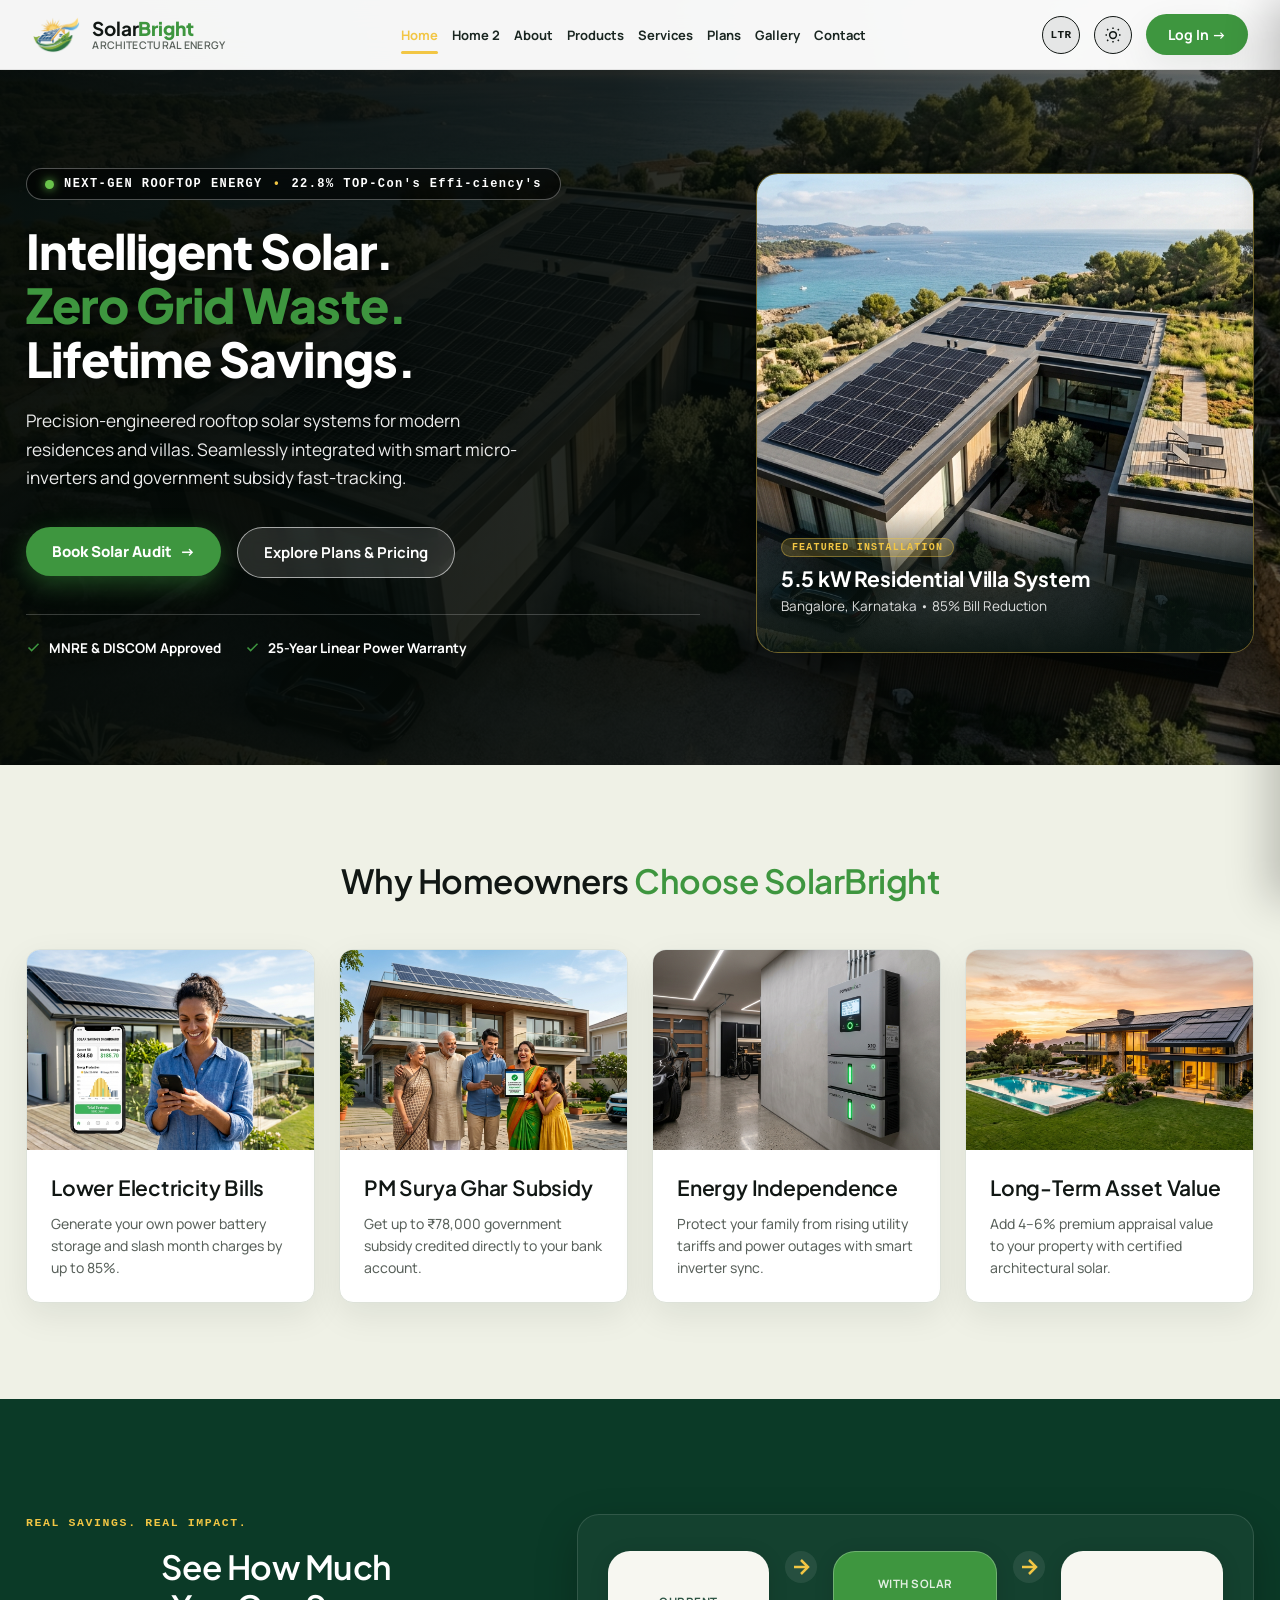
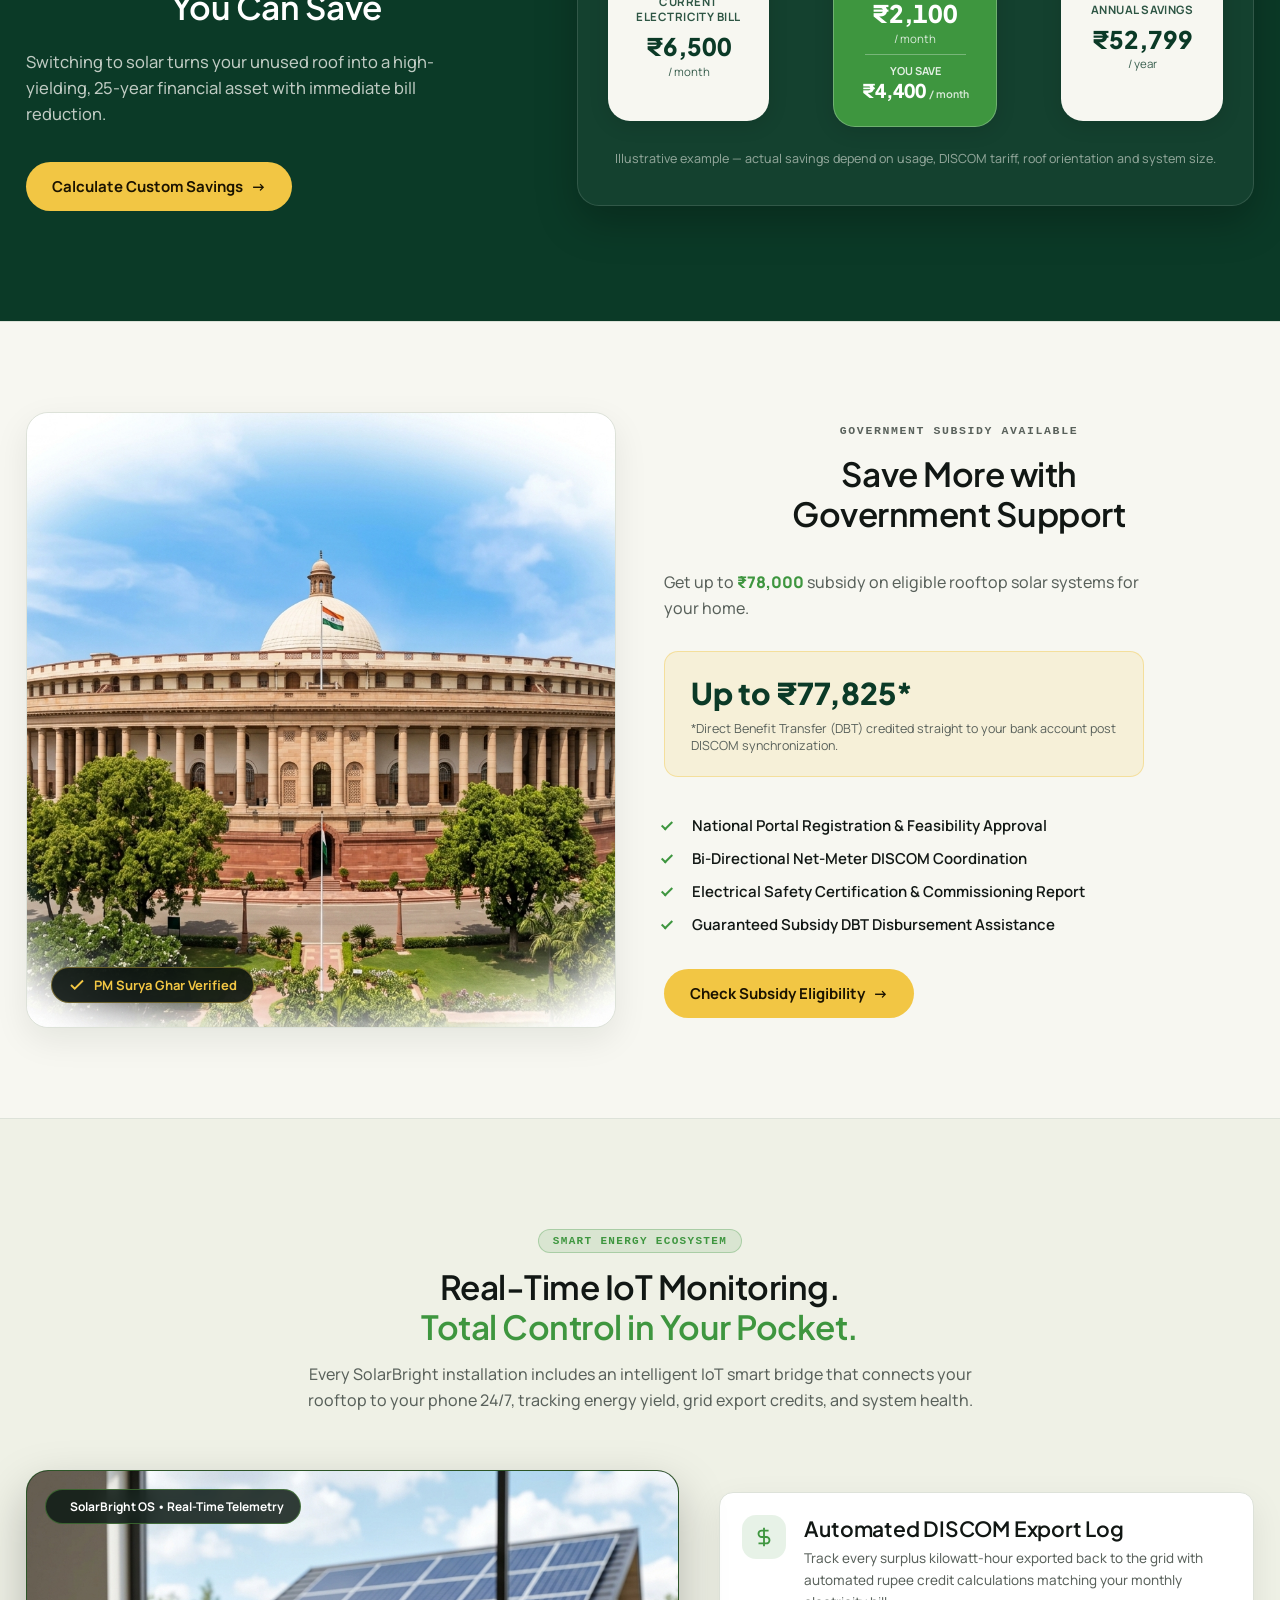
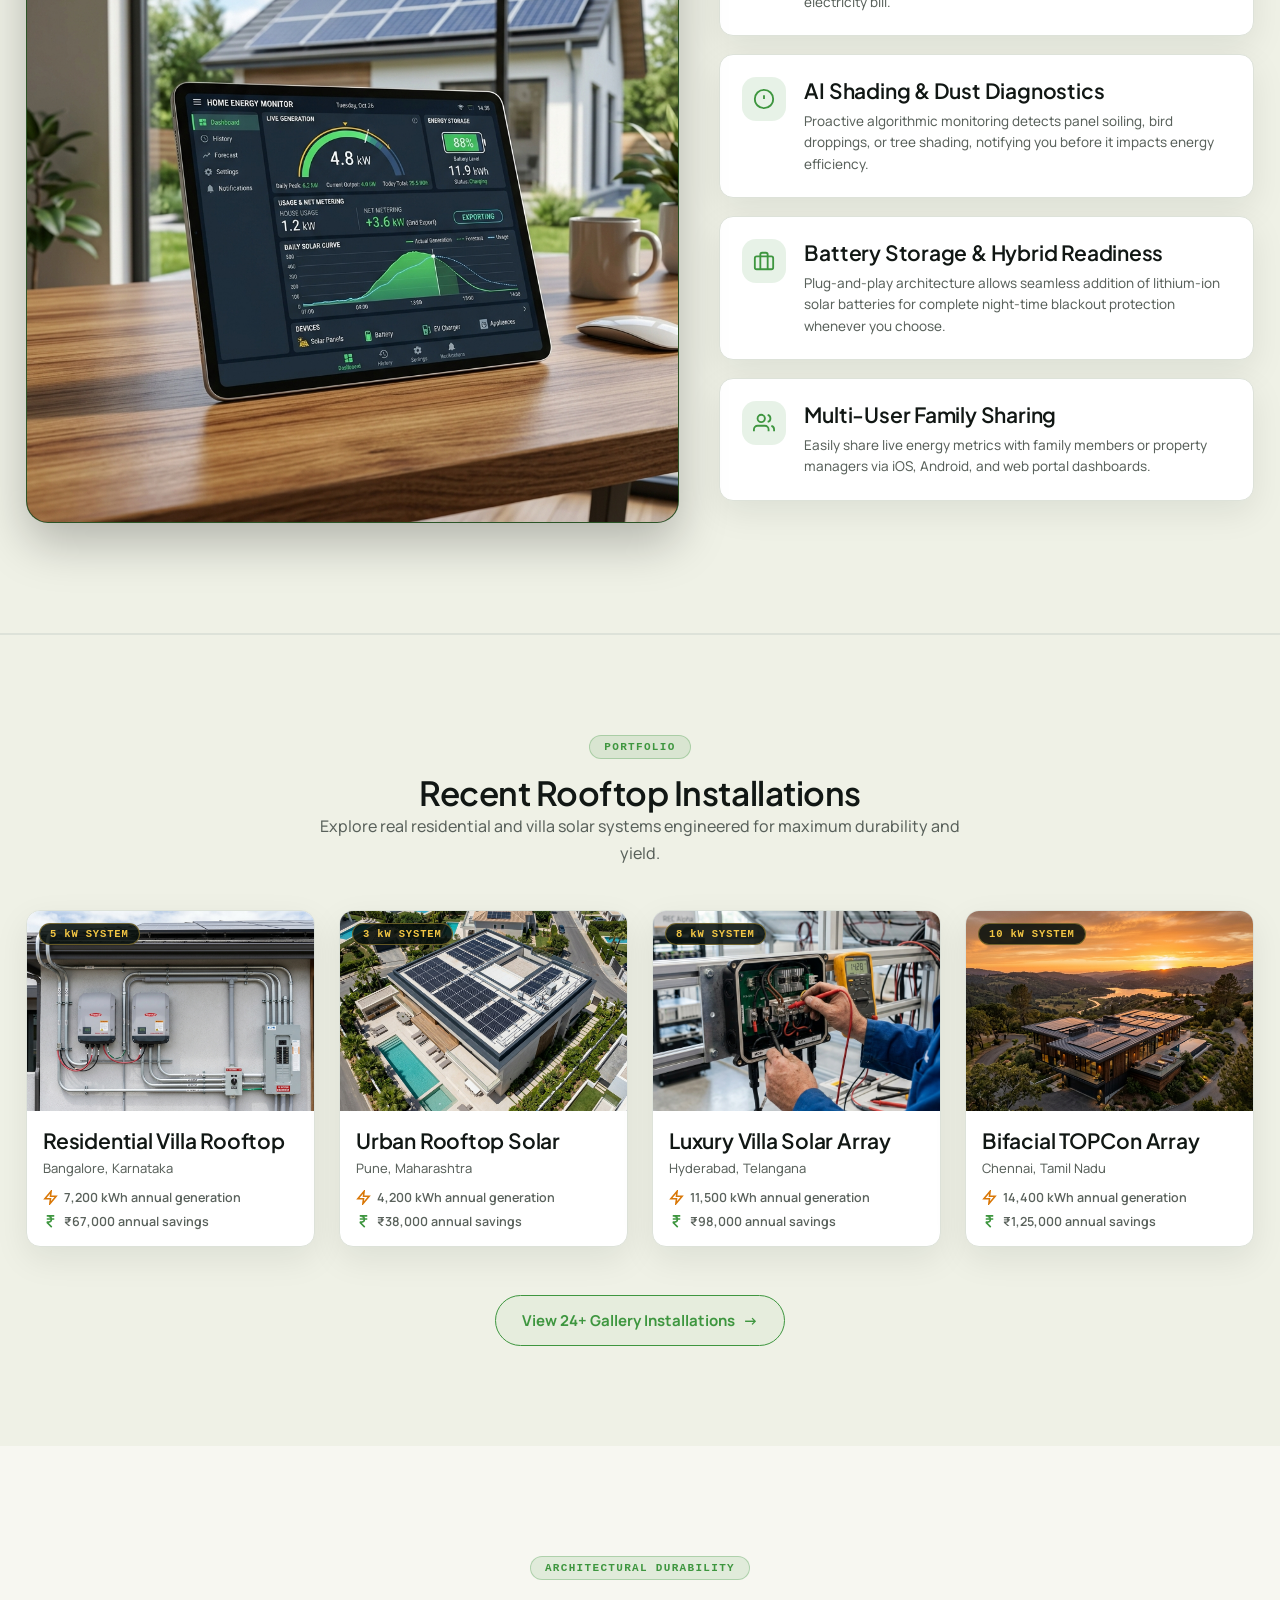
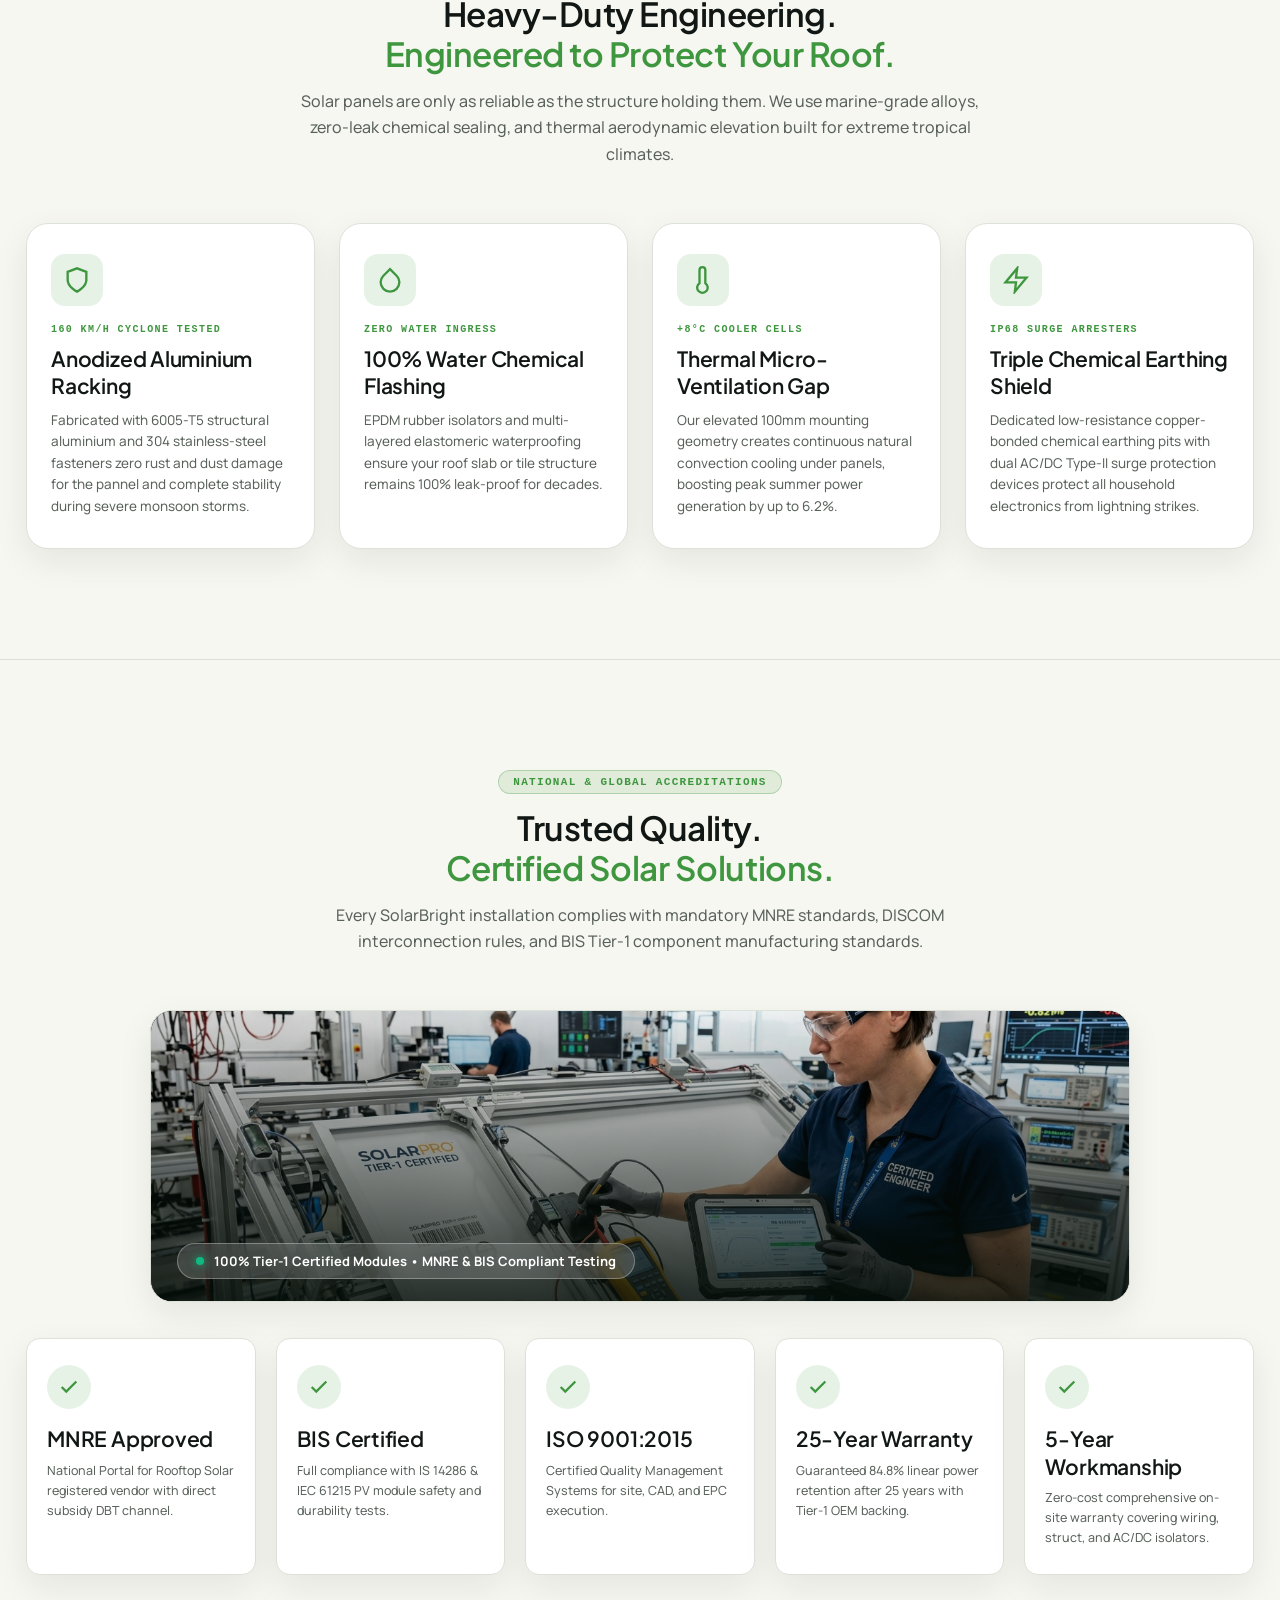
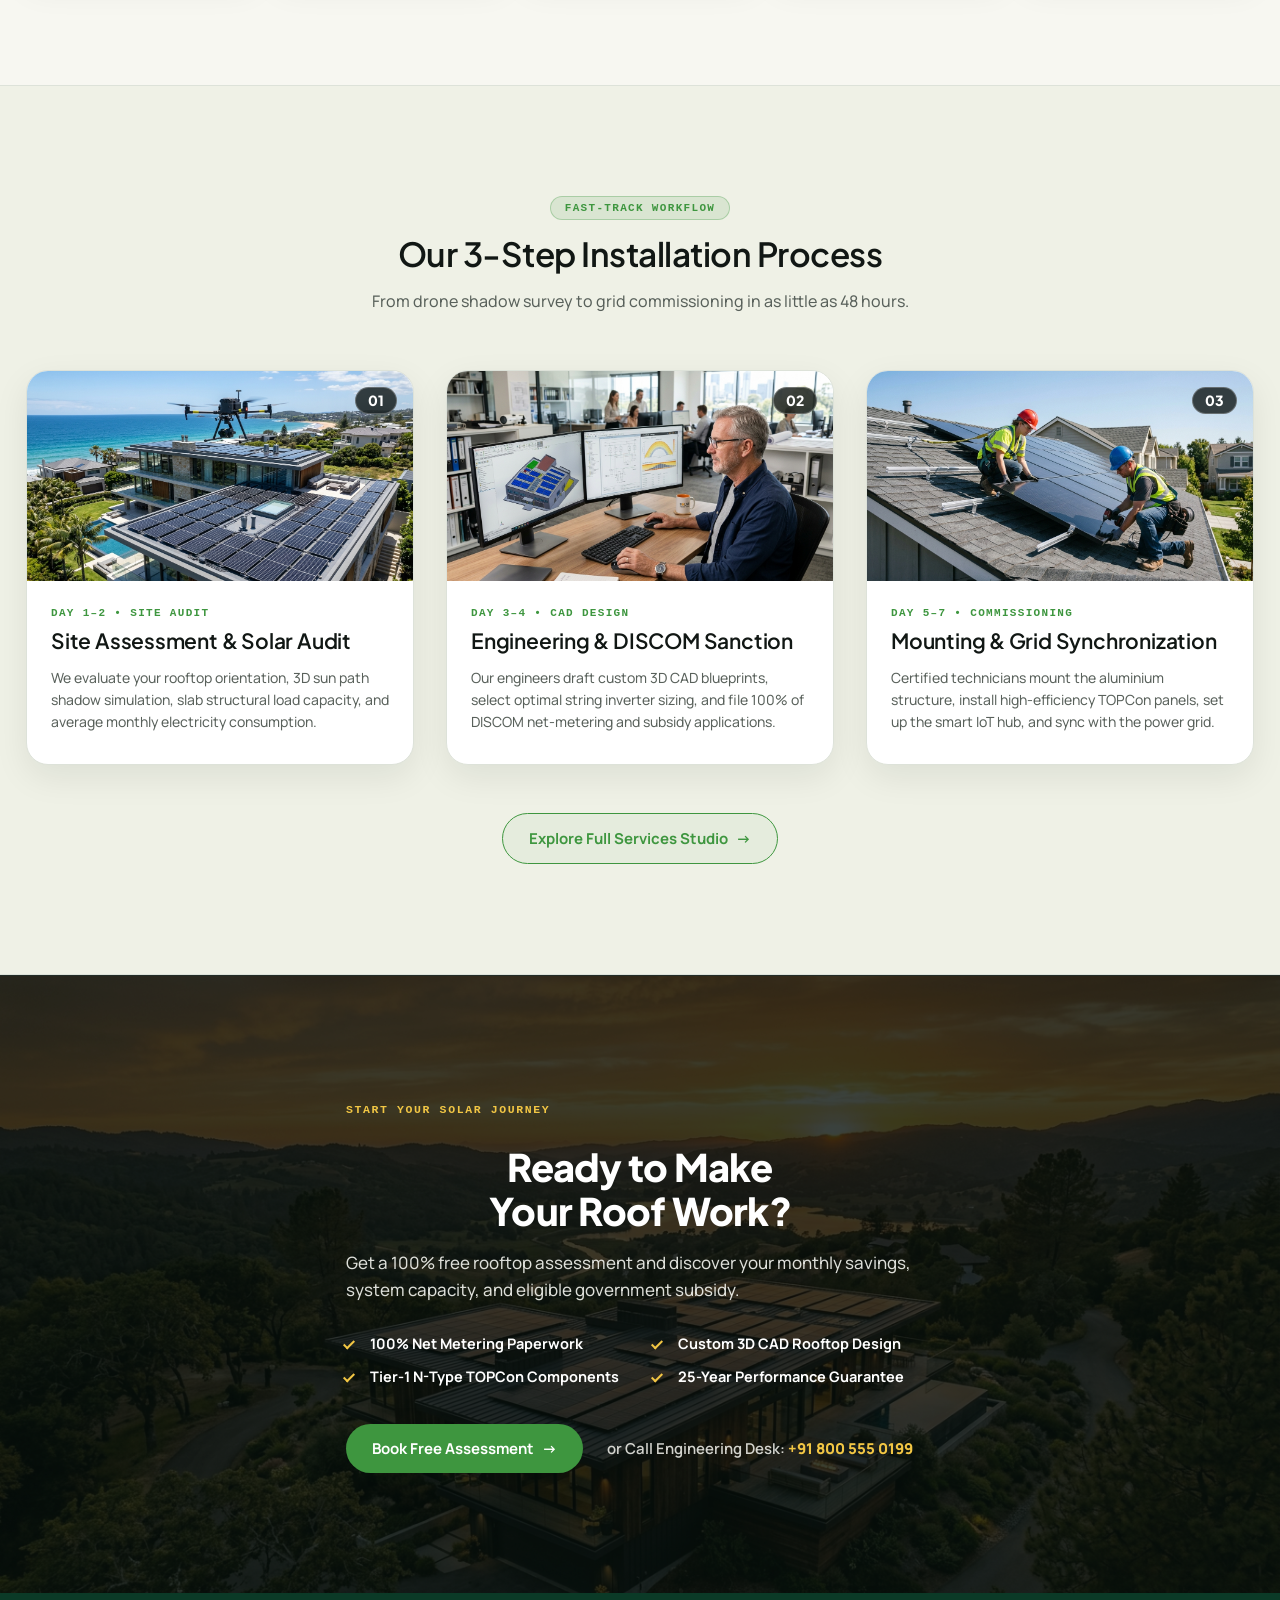
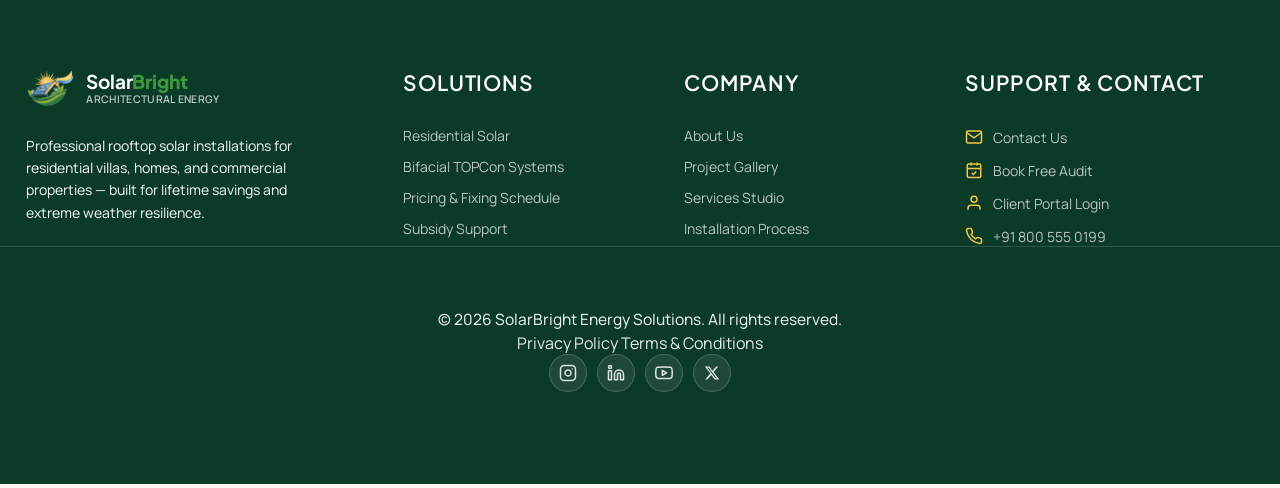
==== commit 40086087: "client bugs pahse 01" ====
--- a/index.html
+++ b/index.html
@@ -522,14 +522,25 @@
   <!-- ============ SECTION 08 — TRUST & CERTIFICATIONS ============ -->
   <section class="trust-section" id="trust">
     <div class="container">
-      <div class="trust-header-row" data-reveal>
-        <div>
-          <span class="ct-badge-pill">NATIONAL &amp; GLOBAL ACCREDITATIONS</span>
-          <h2 class="section-heading trust-heading">Trusted Quality.<br><span class="text-gradient">Certified Solar Solutions.</span></h2>
-        </div>
-        <p class="trust-lead-text">
+      <div class="section-header-center" data-reveal>
+        <span class="ct-badge-pill">NATIONAL &amp; GLOBAL ACCREDITATIONS</span>
+        <h2 class="section-heading centered">Trusted Quality.<br><span class="text-accent">Certified Solar Solutions.</span></h2>
+        <p class="section-desc-centered">
           Every SolarBright installation complies with mandatory MNRE standards, DISCOM interconnection rules, and BIS Tier-1 component manufacturing standards.
         </p>
+      </div>
+
+      <!-- ACCREDITATION VISUAL SHOWCASE -->
+      <div class="trust-showcase-wrapper" data-reveal>
+        <div class="trust-showcase-media">
+          <img src="assets/images/accreditation-inspection.jpg" alt="Certified solar engineer conducting BIS and MNRE quality compliance testing in accredited laboratory" loading="lazy">
+          <div class="trust-showcase-overlay">
+            <div class="trust-showcase-badge">
+              <span class="trust-badge-dot"></span>
+              <strong>100% Tier-1 Certified Modules • MNRE &amp; BIS Compliant Testing</strong>
+            </div>
+          </div>
+        </div>
       </div>
 
       <div class="trust-grid-cards" data-reveal>
@@ -554,7 +565,7 @@
             <svg width="22" height="22" viewBox="0 0 24 24" fill="none" stroke="currentColor" stroke-width="2.5"><polyline points="20 6 9 17 4 12"/></svg>
           </div>
           <h4>ISO 9001:2015</h4>
-          <p>Certified Quality Management Systems for site, CAD , and EPC execution.</p>
+          <p>Certified Quality Management Systems for site, CAD, and EPC execution.</p>
         </div>
 
         <div class="trust-card">
@@ -588,33 +599,39 @@
       <div class="process-cards-grid" data-reveal>
         
         <div class="process-card">
-          <div class="process-num-badge">01</div>
-          <div class="process-icon-box">
-            <svg width="28" height="28" viewBox="0 0 24 24" fill="none" stroke="currentColor" stroke-width="2"><path d="M21 10c0 7-9 13-9 13s-9-6-9-13a9 9 0 0 1 18 0z"/><circle cx="12" cy="10" r="3"/></svg>
-          </div>
-          <span class="process-timeline-tag">DAY 1–2 • SITE AUDIT</span>
-          <h3>Site Assessment &amp; Solar Audit</h3>
-          <p>We evaluate your rooftop orientation, 3D sun path shadow simulation, slab structural load capacity, and average monthly electricity bills are less.</p>
+          <div class="process-card-media">
+            <img src="assets/images/process-site-audit.jpg" alt="Commercial drone conducting 3D solar audit and rooftop shade survey" loading="lazy">
+            <div class="process-num-badge">01</div>
+          </div>
+          <div class="process-card-body">
+            <span class="process-timeline-tag">DAY 1–2 • SITE AUDIT</span>
+            <h3>Site Assessment &amp; Solar Audit</h3>
+            <p>We evaluate your rooftop orientation, 3D sun path shadow simulation, slab structural load capacity, and average monthly electricity consumption.</p>
+          </div>
         </div>
 
         <div class="process-card">
-          <div class="process-num-badge">02</div>
-          <div class="process-icon-box">
-            <svg width="28" height="28" viewBox="0 0 24 24" fill="none" stroke="currentColor" stroke-width="2"><path d="M14 2H6a2 2 0 0 0-2 2v16a2 2 0 0 0 2 2h12a2 2 0 0 0 2-2V8z"/><polyline points="14 2 14 8 20 8"/><line x1="16" y1="13" x2="8" y2="13"/><line x1="16" y1="17" x2="8" y2="17"/></svg>
-          </div>
-          <span class="process-timeline-tag">DAY 3–4 • CAD DESIGN</span>
-          <h3>Engineering &amp; DISCOM Sanction</h3>
-          <p>Our engineers draft custom 3D CAD blueprints, select optimal string inverter sizing, and file 100% of DISCOM net-metering and subsidy applications.</p>
+          <div class="process-card-media">
+            <img src="assets/images/process-cad-design.jpg" alt="Senior solar engineer drafting 3D CAD rooftop blueprints and schematics" loading="lazy">
+            <div class="process-num-badge">02</div>
+          </div>
+          <div class="process-card-body">
+            <span class="process-timeline-tag">DAY 3–4 • CAD DESIGN</span>
+            <h3>Engineering &amp; DISCOM Sanction</h3>
+            <p>Our engineers draft custom 3D CAD blueprints, select optimal string inverter sizing, and file 100% of DISCOM net-metering and subsidy applications.</p>
+          </div>
         </div>
 
         <div class="process-card">
-          <div class="process-num-badge">03</div>
-          <div class="process-icon-box">
-            <svg width="28" height="28" viewBox="0 0 24 24" fill="none" stroke="currentColor" stroke-width="2"><path d="M13 2 4 14h6l-1 8 9-12h-6l1-8Z"/></svg>
-          </div>
-          <span class="process-timeline-tag">DAY 5–7 • COMMISSIONING</span>
-          <h3>Mounting &amp; Grid Synchronization</h3>
-          <p>Certified technicians mount the aluminium structure, install high-efficiency TOPCon panels, set up the smart IoT hub, and sync with the power grid.</p>
+          <div class="process-card-media">
+            <img src="assets/images/process-grid-sync.jpg" alt="Certified solar installation technicians mounting solar panels on roof" loading="lazy">
+            <div class="process-num-badge">03</div>
+          </div>
+          <div class="process-card-body">
+            <span class="process-timeline-tag">DAY 5–7 • COMMISSIONING</span>
+            <h3>Mounting &amp; Grid Synchronization</h3>
+            <p>Certified technicians mount the aluminium structure, install high-efficiency TOPCon panels, set up the smart IoT hub, and sync with the power grid.</p>
+          </div>
         </div>
 
       </div>
--- a/css/styles.css
+++ b/css/styles.css
@@ -110,40 +110,48 @@
 :focus-visible{ outline: 2px solid var(--green); outline-offset: 3px; }
 
 /* UNIFIED GLOBAL TYPOGRAPHY SYSTEM ACROSS ALL PAGES */
-h1, .hero-title, .sv-hero-heading, .ab-hero-heading, .ct-page-title, .h2-closing-title, .auth-title {
+h1, .hero-title, .hero-heading, .h2-hero-heading, .ab-hero-heading, .pr-hero-heading, .sv-hero-heading, .pl-hero-heading, .gl-hero-heading, .ct-page-title, .auth-title {
   font-family: var(--font-display) !important;
-  font-size: clamp(34px, 4.2vw, 54px);
-  font-weight: 800;
-  line-height: 1.12;
-  letter-spacing: -0.02em;
+  font-size: clamp(32px, 3.8vw, 48px) !important;
+  font-weight: 800 !important;
+  line-height: 1.14 !important;
+  letter-spacing: -0.02em !important;
   color: var(--text);
 }
 
-h2, .section-heading, .h2-editorial-heading, .pr-editorial-heading, .sv-editorial-heading,
-.pl-editorial-heading, .gl-editorial-heading, .ab-section-title {
+h2, .section-heading, .h2-editorial-heading, .ab-editorial-heading, .pr-editorial-heading, .sv-editorial-heading,
+.pl-editorial-heading, .gl-editorial-heading, .ab-section-title, .gov-heading, .ab-quote-heading, .sv-req-heading {
   font-family: var(--font-display) !important;
-  font-size: clamp(28px, 3.2vw, 42px);
-  font-weight: 800;
-  line-height: 1.15;
-  letter-spacing: -0.015em;
+  font-size: clamp(24px, 2.6vw, 34px) !important;
+  font-weight: 800 !important;
+  line-height: 1.2 !important;
+  letter-spacing: -0.015em !important;
   color: var(--text);
 }
 
-h3, h4, .benefit-body h3, .sv-card h3, .pr-config-card h3, .process-card h3 {
+.h2-closing-title, .pr-cta-heading, .pl-cta-heading, .sv-cta-heading, .final-cta .section-heading {
   font-family: var(--font-display) !important;
-  font-size: clamp(18px, 2vw, 22px);
-  font-weight: 700;
-  line-height: 1.25;
+  font-size: clamp(26px, 3vw, 38px) !important;
+  font-weight: 800 !important;
+  line-height: 1.16 !important;
+  letter-spacing: -0.02em !important;
+}
+
+h3, h4, .benefit-body h3, .sv-card h3, .pr-config-card h3, .process-card h3, .h2-story-subtitle {
+  font-family: var(--font-display) !important;
+  font-size: clamp(17px, 1.8vw, 21px) !important;
+  font-weight: 700 !important;
+  line-height: 1.3 !important;
   color: var(--text);
 }
 
 .eyebrow, .h2-section-label, .pr-section-label, .sv-section-label, .pl-section-label,
-.gl-section-label, .sv-tech-label, .h2-closing-tag, .ab-hero-tag {
+.gl-section-label, .sv-tech-label, .h2-closing-tag, .ab-hero-tag, .h2-story-tag {
   font-family: monospace, var(--font-body) !important;
-  font-size: 11.5px;
-  font-weight: 800;
-  letter-spacing: 0.14em;
-  text-transform: uppercase;
+  font-size: 11.5px !important;
+  font-weight: 800 !important;
+  letter-spacing: 0.14em !important;
+  text-transform: uppercase !important;
   color: var(--green);
   margin: 0 0 14px;
 }
@@ -886,7 +894,7 @@
 
 .hero-heading {
   font-family: var(--font-display);
-  font-size: clamp(38px, 4.8vw, 68px) !important;
+  font-size: clamp(32px, 3.8vw, 48px) !important;
   font-weight: 800 !important;
   color: #FFFFFF !important;
   line-height: 1.12 !important;
@@ -1840,20 +1848,80 @@
   border-top: 1px solid var(--border);
 }
 .trust-header-row {
-  display: grid;
-  grid-template-columns: 1.2fr 0.8fr;
-  gap: 40px;
-  align-items: flex-end;
-  margin-bottom: 50px;
+  display: flex;
+  flex-direction: column;
+  align-items: center;
+  text-align: center;
+  margin: 0 auto 40px;
+  max-width: 800px;
 }
 .trust-heading {
   margin-top: 10px;
+  text-align: center !important;
 }
 .trust-lead-text {
   font-size: 16px;
   color: var(--text-secondary);
   line-height: 1.6;
-}
+  text-align: center !important;
+  max-width: 680px;
+  margin: 12px auto 0;
+}
+
+/* Accreditation Visual Showcase */
+.trust-showcase-wrapper {
+  margin: 0 auto 36px;
+  max-width: 980px;
+  width: 100%;
+  border-radius: var(--radius-lg);
+  overflow: hidden;
+  border: 1.5px solid var(--border);
+  box-shadow: var(--shadow-card);
+  position: relative;
+  background: #040A07;
+}
+.trust-showcase-media {
+  position: relative;
+  width: 100%;
+  height: 290px;
+  overflow: hidden;
+}
+.trust-showcase-media img {
+  width: 100%;
+  height: 100%;
+  object-fit: cover;
+  object-position: center;
+  display: block;
+}
+.trust-showcase-overlay {
+  position: absolute;
+  inset: 0;
+  background: linear-gradient(180deg, rgba(0, 0, 0, 0.05) 0%, rgba(5, 15, 10, 0.85) 100%);
+  display: flex;
+  align-items: flex-end;
+  padding: 22px 26px;
+}
+.trust-showcase-badge {
+  display: inline-flex;
+  align-items: center;
+  gap: 10px;
+  background: rgba(255, 255, 255, 0.15);
+  backdrop-filter: blur(12px);
+  -webkit-backdrop-filter: blur(12px);
+  border: 1px solid rgba(255, 255, 255, 0.3);
+  padding: 8px 18px;
+  border-radius: 999px;
+  color: #FFFFFF;
+  font-size: 13px;
+}
+.trust-badge-dot {
+  width: 8px;
+  height: 8px;
+  border-radius: 50%;
+  background: #10B981;
+  box-shadow: 0 0 10px #10B981;
+}
+
 .trust-grid-cards {
   display: grid;
   grid-template-columns: repeat(5, 1fr);
@@ -1916,7 +1984,8 @@
   background: var(--card-bg);
   border: 1.5px solid var(--border);
   border-radius: var(--radius-lg);
-  padding: 40px 30px;
+  padding: 0;
+  overflow: hidden;
   box-shadow: var(--shadow-card);
   display: flex;
   flex-direction: column;
@@ -1925,11 +1994,48 @@
 .process-card:hover {
   border-color: var(--green);
   transform: translateY(-5px);
+  box-shadow: var(--shadow-lift);
+}
+.process-card-media {
+  position: relative;
+  width: 100%;
+  height: 210px;
+  overflow: hidden;
+  background: #060D0A;
+}
+.process-card-media img {
+  width: 100%;
+  height: 100%;
+  object-fit: cover;
+  transition: transform 0.45s ease;
+  display: block;
+}
+.process-card:hover .process-card-media img {
+  transform: scale(1.06);
+}
+.process-card-media .process-num-badge {
+  position: absolute;
+  top: 16px;
+  right: 16px;
+  background: rgba(4, 10, 7, 0.75);
+  backdrop-filter: blur(8px);
+  -webkit-backdrop-filter: blur(8px);
+  border: 1px solid rgba(255, 255, 255, 0.25);
+  color: #FFFFFF;
+  font-family: var(--font-display);
+  font-size: 14px;
+  font-weight: 800;
+  padding: 4px 12px;
+  border-radius: 999px;
+  line-height: 1.2;
+}
+.process-card-body {
+  padding: 26px 24px 30px;
+  display: flex;
+  flex-direction: column;
+  flex: 1;
 }
 .process-num-badge {
-  position: absolute;
-  top: 24px;
-  right: 24px;
   font-family: var(--font-display);
   font-size: 32px;
   font-weight: 800;
@@ -2052,7 +2158,7 @@
 }
 .final-cta .section-heading.light {
   color: #FFFFFF !important;
-  font-size: clamp(36px, 4.4vw, 56px);
+  font-size: clamp(26px, 3.2vw, 38px);
   margin: 12px 0 16px;
 }
 .final-cta-desc {
@@ -2186,6 +2292,11 @@
     align-items: center;
     text-align: center;
   }
+  .savings-copy .btn {
+    align-self: center !important;
+    margin: 0 auto !important;
+    justify-content: center !important;
+  }
 
   .hero-grid-2col {
     grid-template-columns: 1fr;
@@ -2221,7 +2332,7 @@
 .site-footer {
   background: var(--green-dark);
   color: rgba(244, 245, 239, 0.9);
-  padding: 76px 0 0;
+  padding: 76px 0 32px;
 }
 [data-theme="dark"] .site-footer {
   background: #081310;
@@ -2242,80 +2353,11 @@
 .footer-col a:hover { color: var(--yellow); }
 
 .footer-bottom {
-  display: flex;
-  align-items: center;
-  justify-content: space-between;
-  padding: 28px 0 44px;
-  flex-wrap: wrap;
-  gap: 16px;
-  font-size: 14px;
-  color: rgba(255, 255, 255, 0.88) !important;
-}
-
-.footer-bottom p {
-  margin: 0;
-  color: rgba(255, 255, 255, 0.88) !important;
-  font-size: 14px;
-  font-weight: 500;
-  line-height: 1.5;
-}
-
-.footer-legal {
-  display: flex;
-  gap: 20px;
-}
-
-.footer-legal a {
-  font-size: 13.5px;
-  color: rgba(255, 255, 255, 0.8) !important;
-  text-decoration: none;
-  transition: color var(--transition);
-}
-
-.footer-legal a:hover {
-  color: var(--yellow) !important;
-  text-decoration: underline;
-}
-
-.footer-social {
-  display: flex;
-  gap: 12px;
-}
-
-.footer-social a {
-  width: 36px;
-  height: 36px;
-  border-radius: 50%;
-  border: 1px solid rgba(255, 255, 255, 0.25);
-  color: #ffffff !important;
-  display: flex;
-  align-items: center;
-  justify-content: center;
-  font-size: 11px;
-  transition: all var(--transition);
-}
-
-.footer-social a:hover {
-  background: var(--green);
-  border-color: var(--green);
-  color: #ffffff !important;
-  transform: translateY(-2px);
-}
-
-@media (max-width: 900px) {
-  .footer-grid {
-    grid-template-columns: 1fr 1fr;
-    gap: 32px;
-    row-gap: 36px;
-    padding-bottom: 40px;
-    margin-bottom: 28px;
-  }
-  .footer-bottom {
     flex-direction: column;
     align-items: center;
     text-align: center;
     gap: 18px;
-    padding: 28px 0 44px;
+    padding: 28px 0 60px !important;
   }
   .footer-legal {
     justify-content: center;
@@ -2554,7 +2596,202 @@
 
 .h2-editorial-heading {
   font-family: var(--font-display);
-  font-size: clamp(38px, 4.5vw, 64px);
+  font-size: clamp(24px, 2.6vw, 34px);
+  font-weight: 800;
+  line-height: 1.08;
+  letter-spacing: -0.02em;
+  color: var(--h2-text-main);
+  margin-bottom: 16px;
+}
+.h2-editorial-heading .h2-highlight {
+  color: var(--h2-green);
+}
+body section:not(.hero) h6,
+footer h4 {
+  font-weight: 600 !important;
+}
+
+body section:not(.hero) p,
+footer p {
+  font-weight: 450;
+  line-height: 1.6;
+}
+
+/* ---------- 13. SCROLL-REVEAL / MOTION ---------- */
+[data-reveal]{ opacity:0; transform: translateY(28px); transition: opacity 700ms cubic-bezier(.4,0,.2,1), transform 700ms cubic-bezier(.4,0,.2,1); }
+[data-reveal].in-view{ opacity:1; transform: translateY(0); }
+
+/* ==========================================================================
+   RESPONSIVE
+   ========================================================================== */
+
+/* Laptop */
+@media (max-width: 1280px){
+  .container{ padding: 0 26px; }
+  .hero{ min-height: 720px; }
+}
+
+/* Tablet 1024 */
+@media (max-width: 1080px){
+  .main-nav{ display:none; }
+  .hamburger{ display:flex; }
+  .benefit-strip{ grid-template-columns: 1fr 1fr; row-gap: 40px; }
+  .benefit{ border-left:none; padding-left:0; border-top:1px solid var(--border); padding-top:28px; }
+  .benefit:nth-child(1), .benefit:nth-child(2){ border-top:none; padding-top:8px; }
+  .savings-grid{ grid-template-columns: 1fr; }
+  .savings-flow{ flex-wrap:wrap; }
+  .subsidy-container{ grid-template-columns: 1fr; gap: 32px; }
+  .subsidy-visual{ min-height: 320px; }
+  .subsidy-content{ padding: 20px 0; }
+  .h2-day-cards-grid{ grid-template-columns: repeat(2, 1fr); }
+  .h2-aesthetics-showcase{ grid-template-columns: 1fr; }
+  .h2-milestones-track{ grid-template-columns: repeat(2, 1fr); }
+  .projects-grid{ grid-template-columns: 1fr; }
+  .project-supporting{ flex-direction:row; flex-wrap:wrap; }
+  .project-supporting .project{ flex: 1 1 260px; }
+  .trust-inner{ flex-direction:column; align-items:flex-start; gap:28px; }
+  .trust-band{ overflow-x:auto; flex-wrap:nowrap; width:100%; padding-bottom:8px; }
+}
+
+/* Tablet 768 */
+@media (max-width: 820px){
+  .header-inner{ padding: 0 24px; }
+  .hero-content{ margin-left:24px; padding:0; }
+  .hero{ padding-bottom: 200px; }
+  .savings-float{ left:24px; right:24px; max-width:none; bottom: 28px; }
+  .process-timeline{ flex-direction:column; gap: 40px; }
+  .process-line{ display:none; }
+  .process-step:nth-child(3), .process-step:nth-child(5){ margin-top:0; }
+  .final-cta-media{ width: 100%; opacity: 0.18; -webkit-mask-image: linear-gradient(to top, transparent, black 60%); mask-image: linear-gradient(to top, transparent, black 60%); }
+  .footer-grid{ grid-template-columns: 1fr 1fr; }
+}
+
+/* Mobile */
+@media (max-width: 600px){
+  .container{ padding: 0 20px; }
+  .site-header{ padding: 16px 0; }
+  .header-inner{ padding: 0 20px; }
+  .btn-header{ display:none; }
+
+  .hero{ min-height: 700px; padding-bottom: 190px; align-items:flex-end; }
+  .hero-content{ margin: 0; padding: 0 20px; }
+  .hero-heading{ font-size: 40px; }
+  .hero-sub{ font-size:15px; }
+  .hero-ctas{ flex-direction:column; align-items:stretch; }
+  .hero-ctas .btn{ justify-content:center; }
+  .savings-float{ left:16px; right:16px; padding:16px 18px; border-radius: var(--radius-md); }
+
+  .why-solar{ padding: 64px 0; }
+  .benefit-strip{ grid-template-columns: 1fr; gap: 0; }
+  .benefit{ border-top:1px solid var(--border); padding: 26px 0; }
+  .benefit:first-child{ border-top:none; padding-top:0; }
+
+  .savings-section{ padding: 64px 0; }
+  .savings-panel{ padding:22px; }
+  .savings-flow{ flex-direction:column; }
+  .flow-arrow{ transform: rotate(90deg); justify-content:center; }
+
+  .subsidy-content{ padding: 48px 20px; }
+
+  .projects-section{ padding: 64px 0; }
+  .project-supporting{ flex-direction:column; }
+
+  .trust-section{ padding: 48px 0; }
+  .trust-heading{ font-size:22px; }
+
+  .process-section{ padding: 64px 0; }
+
+  .final-cta{ padding: 64px 0; }
+  .trust-points{ grid-template-columns: 1fr; }
+  .final-cta-actions{ flex-direction:column; align-items:flex-start; gap:16px; }
+
+  .footer-grid{ grid-template-columns: 1fr; gap:32px; }
+  .footer-bottom{ flex-direction:column; align-items:flex-start; }
+}
+
+/* ==========================================================================
+   HOME 2 — ARCHITECTURAL ENERGY JOURNAL STYLES
+   ========================================================================== */
+
+:root {
+  --h2-bg: #F5F4ED;
+  --h2-bg-alt: #FFFFFF;
+  --h2-text-main: #121814;
+  --h2-text-sub: #5E665F;
+  --h2-green: #4D9948;
+  --h2-dark-green: #123C29;
+  --h2-yellow: #E9BD3F;
+  --h2-white: #FFFFFF;
+  --h2-border-color: #D9DED6;
+  --h2-panel-bg: #FFFFFF;
+  --h2-card-shadow: 0 10px 30px rgba(18, 24, 20, 0.05);
+}
+
+[data-theme="dark"] {
+  --h2-bg: #09100D;
+  --h2-bg-alt: #101A15;
+  --h2-text-main: #F3F4EE;
+  --h2-text-sub: #A9B4AA;
+  --h2-green: #6BC84F;
+  --h2-dark-green: #14231B;
+  --h2-yellow: #F1C94B;
+  --h2-white: #14231B;
+  --h2-border-color: #29382F;
+  --h2-panel-bg: #14231B;
+  --h2-card-shadow: 0 10px 30px rgba(0, 0, 0, 0.4);
+}
+
+.page-home2 {
+  background-color: var(--h2-bg);
+  color: var(--h2-text-main);
+  font-family: var(--font-body);
+}
+
+/* Nav page switch pill */
+.nav-page-switch {
+  padding: 4px 12px;
+  border-radius: 999px;
+  border: 1px solid rgba(77, 153, 72, 0.4);
+  font-size: 13px !important;
+  color: var(--h2-green) !important;
+  transition: all var(--transition);
+}
+.nav-page-switch:hover {
+  background: var(--h2-green);
+  color: #ffffff !important;
+}
+
+/* ---------- Home 2 Header Button & Actions ---------- */
+
+.h2-btn-header {
+  padding: 9px 20px;
+  font-size: 13.5px;
+  background: var(--h2-green);
+  color: #fff;
+  border-radius: 999px;
+}
+.h2-btn-header:hover {
+  background: var(--h2-dark-green);
+}
+
+/* ---------- Typography & Technical Labels ---------- */
+.h2-section-label {
+  display: inline-block;
+  font-size: 12px;
+  font-weight: 800;
+  letter-spacing: 0.14em;
+  text-transform: uppercase;
+  color: var(--h2-green);
+  margin-bottom: 16px;
+  padding: 4px 12px;
+  border-radius: 4px;
+  background: rgba(77, 153, 72, 0.08);
+  border: 1px solid rgba(77, 153, 72, 0.2);
+}
+
+.h2-editorial-heading {
+  font-family: var(--font-display);
+  font-size: clamp(24px, 2.6vw, 34px);
   font-weight: 800;
   line-height: 1.08;
   letter-spacing: -0.02em;
@@ -2572,14 +2809,23 @@
   line-height: 1.6;
 }
 
-.h2-section-header {
-  margin-bottom: 60px;
-}
-
-/* ---------- Section Standard Layout ---------- */
-.h2-section {
-  padding: 120px 0;
-  position: relative;
+.h2-section-header.centered,
+.sv-section-header.centered,
+.pr-section-header.centered,
+.ab-section-header.centered,
+.pl-section-header.centered,
+.gl-section-header.centered {
+  text-align: center;
+  margin-left: auto;
+  margin-right: auto;
+}
+.h2-section-header.centered .h2-section-desc,
+.sv-section-header.centered .sv-section-desc,
+.pr-section-header.centered .pr-section-desc,
+.ab-section-header.centered .ab-section-desc,
+.pl-section-header.centered .pl-section-desc,
+.gl-section-header.centered .gl-section-desc {
+  margin: 0 auto;
 }
 
 /* ---------- SECTION 01 — THE ROOF (Hero) ---------- */
@@ -2639,7 +2885,7 @@
 
 .h2-hero-heading {
   font-family: var(--font-display);
-  font-size: clamp(48px, 6.2vw, 86px);
+  font-size: clamp(32px, 3.8vw, 48px);
   font-weight: 800;
   line-height: 1.02;
   letter-spacing: -0.03em;
@@ -2861,16 +3107,33 @@
     gap: 16px;
   }
 }
-@media (max-width: 640px), (max-width: 360px) {
+@media (max-width: 768px), (max-width: 640px), (max-width: 360px) {
   .h2-pipeline-track {
     display: flex !important;
     flex-direction: column !important;
     gap: 16px !important;
-  }
-  .h2-pipeline-step {
+    width: 100% !important;
+  }
+  .h2-pipeline-step,
+  .h2-pipeline-step:last-child {
+    grid-column: auto !important;
+    max-width: 100% !important;
+    width: 100% !important;
+    margin: 0 !important;
     padding: 0 !important;
-    width: 100% !important;
     height: auto !important;
+  }
+  .h2-step-media {
+    height: 160px !important;
+  }
+  .h2-step-info {
+    padding: 16px 18px 20px !important;
+  }
+  .h2-step-info h4 {
+    font-size: 15px !important;
+  }
+  .h2-step-info p {
+    font-size: 13px !important;
   }
 }
 
@@ -3527,16 +3790,50 @@
   flex-direction: column;
   justify-content: space-between;
 }
-.h2-story-quotes h3 {
+.h2-story-header {
+  margin-bottom: 20px;
+}
+.h2-story-tag {
+  display: inline-block;
+  font-family: monospace;
+  font-size: 11px !important;
+  font-weight: 800 !important;
+  letter-spacing: 0.14em !important;
+  text-transform: uppercase;
+  color: var(--h2-yellow) !important;
+  background: rgba(242, 198, 68, 0.12);
+  border: 1px solid rgba(242, 198, 68, 0.3);
+  padding: 4px 10px;
+  border-radius: 4px;
+  margin-bottom: 10px;
+}
+.h2-story-subtitle {
+  font-family: var(--font-display) !important;
+  font-size: clamp(20px, 2vw, 24px) !important;
+  font-weight: 800 !important;
+  color: var(--h2-text-main) !important;
+  line-height: 1.25 !important;
+  margin: 0 0 16px !important;
+}
+.h2-story-quotes {
+  display: flex;
+  flex-direction: column;
+  gap: 8px;
+  margin-bottom: 20px;
+  padding-left: 16px;
+  border-left: 3px solid var(--h2-green);
+}
+.h2-quote-item {
   font-family: var(--font-display);
-  font-size: clamp(22px, 2.2vw, 28px);
-  font-weight: 800;
+  font-size: clamp(15px, 1.3vw, 17.5px);
+  font-weight: 600;
   color: var(--h2-text-main);
-  line-height: 1.3;
-  margin-bottom: 12px;
-}
-.h2-story-quotes h3:last-child {
+  line-height: 1.35;
+  font-style: italic;
+}
+.h2-quote-item.h2-quote-highlight {
   color: var(--h2-green);
+  font-weight: 700;
 }
 
 .h2-story-meta-grid {
@@ -3554,13 +3851,13 @@
 /* ---------- SECTION 08 — THE FINAL INVITATION ---------- */
 .h2-closing-section {
   position: relative;
-  min-height: 700px;
+  min-height: 440px;
   display: flex;
   align-items: center;
   justify-content: center;
   text-align: center;
   overflow: hidden;
-  padding: 120px 0;
+  padding: 70px 0;
 }
 .h2-closing-media {
   position: absolute;
@@ -3586,248 +3883,52 @@
 }
 .h2-closing-tag {
   font-family: monospace;
-  font-size: 12px;
+  font-size: 11.5px;
   font-weight: 800;
   letter-spacing: 0.2em;
   color: var(--h2-yellow);
-  margin-bottom: 20px;
+  margin-bottom: 12px;
   display: inline-block;
 }
 .h2-closing-title {
   font-family: var(--font-display);
-  font-size: clamp(44px, 5.5vw, 76px);
-  font-weight: 800;
-  line-height: 1.05;
-  margin-bottom: 22px;
+  font-size: clamp(26px, 3.2vw, 38px);
+  font-weight: 800;
+  line-height: 1.15;
+  margin-bottom: 14px;
 }
 .h2-closing-desc {
-  font-size: 19px;
+  font-size: 16px;
   color: rgba(255, 255, 255, 0.88);
-  margin-bottom: 40px;
+  margin-bottom: 26px;
 }
 .h2-closing-actions {
   display: flex;
   align-items: center;
   justify-content: center;
-  gap: 20px;
+  gap: 16px;
   flex-wrap: wrap;
   width: 100%;
 }
-
 .h2-closing-actions .btn {
-  min-width: 220px;
-  height: 58px;
+  min-width: 200px;
+  height: 50px;
   display: inline-flex;
   align-items: center;
   justify-content: center;
   text-align: center;
 }
-
-@media (max-width: 600px) {
-  .h2-closing-actions {
-    flex-direction: column;
-    align-items: center;
-    justify-content: center;
-    gap: 14px;
-    width: 100%;
-    max-width: 320px;
-    margin: 0 auto;
-  }
-  .h2-closing-actions .btn {
-    width: 100% !important;
-    min-width: 0 !important;
-    max-width: 320px;
-    margin: 0 auto;
-    justify-content: center;
-    text-align: center;
-  }
-}
-
-.btn-lg {
-  padding: 18px 38px;
-  font-size: 17px;
-}
-.h2-btn-light {
-  background: rgba(255, 255, 255, 0.15);
-  color: #ffffff !important;
-  border: 1.5px solid rgba(255, 255, 255, 0.5);
-  backdrop-filter: blur(8px);
-}
-.h2-btn-light:hover {
-  background: #ffffff !important;
-  color: #0b1a13 !important;
-  border-color: #ffffff !important;
-}
-
 .h2-closing-footer-tag {
   font-family: monospace;
   font-size: 11px;
-  letter-spacing: 0.25em;
+  letter-spacing: 0.16em;
   color: rgba(255, 255, 255, 0.5);
-  margin-top: 60px;
-}
-
-/* ---------- FOOTER ---------- */
-.h2-footer {
-  background: var(--h2-dark-green);
-  color: rgba(243, 244, 238, 0.85);
-  padding: 80px 0 0;
-  border-top: 1px solid var(--h2-border-color);
-}
-.h2-footer-top {
-  padding-bottom: 48px;
-  border-bottom: 1px solid rgba(255, 255, 255, 0.1);
-  margin-bottom: 48px;
-}
-.h2-footer-headline {
-  font-family: var(--font-display);
-  font-size: clamp(28px, 3.5vw, 48px);
-  font-weight: 800;
-  letter-spacing: -0.01em;
-  color: #ffffff;
-}
-
-/* ---------- MOBILE STICKY CTA ---------- */
-.h2-mobile-sticky-bar {
-  display: none;
-  position: fixed;
-  bottom: 0;
-  left: 0;
-  right: 0;
-  z-index: 99;
-  background: rgba(18, 24, 20, 0.94);
-  backdrop-filter: blur(12px);
-  border-top: 1px solid rgba(255, 255, 255, 0.15);
-  padding: 12px 20px calc(12px + env(safe-area-inset-bottom));
-  align-items: center;
-  justify-content: space-between;
-}
-.h2-sticky-info {
-  display: flex;
-  align-items: center;
-  gap: 10px;
-  color: #ffffff;
-  font-size: 14px;
-  font-weight: 700;
-}
-.h2-sticky-info stroke { stroke: var(--h2-yellow); }
+  margin-top: 32px;
+}
 
 /* ==========================================================================
-   RESPONSIVE LAYOUT BREAKPOINTS FOR HOME 2
+   ABOUT PAGE STYLES (SolarBright Editorial Luxury)
    ========================================================================== */
-
-/* Laptop 1280px */
-@media (max-width: 1280px) {
-  .h2-hero-heading { font-size: 64px; }
-  .h2-editorial-heading { font-size: 48px; }
-  .h2-pipeline-track { grid-template-columns: repeat(5, 1fr); gap: 16px; }
-  .h2-pipeline-connector { display: none; }
-  .h2-horizon-nodes { grid-template-columns: repeat(3, 1fr); gap: 20px; }
-}
-
-/* Tablet 1024px */
-@media (max-width: 1024px) {
-  .h2-nav { display: none; }
-  .h2-portrait-grid { grid-template-columns: 1fr; gap: 40px; }
-  .h2-roof-analysis-grid { grid-template-columns: 1fr; }
-  .h2-single-story-card { grid-template-columns: 1fr; }
-  .h2-story-media { min-height: 360px; }
-  .h2-timeline-slots { grid-template-columns: repeat(3, 1fr); }
-}
-
-/* Tablet 768px */
-@media (max-width: 768px) {
-  .h2-hero { min-height: 720px; padding-bottom: 70px; }
-  .h2-hero-heading { font-size: 48px; }
-  .h2-pipeline-track { grid-template-columns: 1fr; }
-  .h2-horizon-nodes { grid-template-columns: 1fr 1fr; }
-  .h2-scenario-row { grid-template-columns: 80px 1fr; }
-  .h2-scenario-stat { grid-column: span 2; text-align: left; }
-  .h2-asset-disclaimer { flex-direction: column; align-items: flex-start; }
-}
-
-/* Mobile 600px */
-@media (max-width: 600px) {
-  .h2-mobile-sticky-bar { display: flex; }
-  .h2-hero { min-height: 680px; padding: 120px 0 60px; }
-  .h2-hero-heading { font-size: 38px; }
-  .h2-hero-sub { font-size: 16px; }
-  .h2-hero-actions { flex-direction: column; align-items: stretch; }
-  .h2-hero-actions .btn { justify-content: center; }
-  .h2-scroll-indicator { display: none; }
-  .h2-editorial-heading { font-size: 32px; }
-  .h2-section { padding: 76px 0; }
-  .h2-timeline-slots { grid-template-columns: 1fr 1fr; }
-  .h2-horizon-nodes { grid-template-columns: 1fr; }
-  .h2-closing-title { font-size: 36px; }
-  .h2-btn-header { display: none; }
-}
-
-/* ==========================================================================
-   ABOUT PAGE — EDITORIAL BRAND PROFILE STYLES
-   ========================================================================== */
-
-.page-about {
-  background-color: var(--h2-bg);
-  color: var(--h2-text-main);
-  font-family: var(--font-body);
-}
-
-
-
-.ab-tech-label {
-  font-family: monospace, var(--font-body);
-  font-size: 12px;
-  font-weight: 700;
-  letter-spacing: 0.22em;
-  color: var(--h2-yellow);
-  background: rgba(18, 24, 20, 0.75);
-  padding: 6px 16px;
-  border-radius: 4px;
-  border: 1px solid rgba(235, 194, 71, 0.4);
-  display: inline-block;
-  margin-bottom: 24px;
-  backdrop-filter: blur(8px);
-}
-
-.ab-section-label {
-  display: inline-block;
-  font-size: 12px;
-  font-weight: 800;
-  letter-spacing: 0.14em;
-  text-transform: uppercase;
-  color: var(--h2-green);
-  margin-bottom: 16px;
-  padding: 4px 12px;
-  border-radius: 4px;
-  background: rgba(76, 152, 72, 0.08);
-  border: 1px solid rgba(76, 152, 72, 0.2);
-}
-
-.ab-editorial-heading {
-  font-family: var(--font-display);
-  font-size: clamp(38px, 4.4vw, 68px);
-  font-weight: 800;
-  line-height: 1.06;
-  letter-spacing: -0.02em;
-  color: var(--h2-text-main);
-  margin-bottom: 16px;
-}
-.ab-editorial-heading .ab-highlight {
-  color: var(--h2-green);
-}
-
-.ab-section-desc {
-  font-size: clamp(16px, 1.4vw, 19px);
-  color: var(--h2-text-sub);
-  max-width: 580px;
-  line-height: 1.6;
-}
-
-.ab-section {
-  padding: 120px 0;
-  position: relative;
-}
 
 /* ---------- SECTION 01 — COMPANY PORTRAIT (Hero) ---------- */
 .ab-hero {
@@ -3867,7 +3968,7 @@
 }
 .ab-hero-heading {
   font-family: var(--font-display);
-  font-size: clamp(48px, 6.2vw, 82px);
+  font-size: clamp(32px, 3.8vw, 48px);
   font-weight: 800;
   line-height: 1.02;
   letter-spacing: -0.03em;
@@ -4480,7 +4581,7 @@
 }
 .ab-quote-heading {
   font-family: var(--font-display);
-  font-size: clamp(36px, 4.8vw, 68px);
+  font-size: clamp(26px, 3.2vw, 38px);
   font-weight: 800;
   line-height: 1.1;
   color: #ffffff;
@@ -4580,8 +4681,8 @@
    ========================================================================== */
 
 @media (max-width: 1280px) {
-  .ab-hero-heading { font-size: 64px; }
-  .ab-editorial-heading { font-size: 48px; }
+  .ab-hero-heading { font-size: clamp(28px, 3.5vw, 42px); }
+  .ab-editorial-heading { font-size: clamp(22px, 2.4vw, 30px); }
   .ab-evolution-grid { grid-template-columns: repeat(2, 1fr); gap: 20px; }
   .ab-team-grid { grid-template-columns: 1fr 1fr; }
 }
@@ -4598,7 +4699,7 @@
 
 @media (max-width: 768px) {
   .ab-hero { min-height: 720px; padding-bottom: 70px; }
-  .ab-hero-heading { font-size: 44px; }
+  .ab-hero-heading { font-size: clamp(28px, 3.5vw, 42px); }
   .ab-evolution-grid { grid-template-columns: 1fr; }
   .ab-diagram-media { aspect-ratio: 4 / 3; }
   .ab-commitments-grid { grid-template-columns: 1fr; }
@@ -4706,7 +4807,7 @@
 
 .pr-editorial-heading {
   font-family: var(--font-display);
-  font-size: clamp(38px, 4.4vw, 64px);
+  font-size: clamp(24px, 2.6vw, 34px);
   font-weight: 800;
   line-height: 1.06;
   letter-spacing: -0.02em;
@@ -4742,7 +4843,7 @@
 }
 .pr-hero-heading {
   font-family: var(--font-display);
-  font-size: clamp(48px, 5.8vw, 76px);
+  font-size: clamp(32px, 3.8vw, 48px);
   font-weight: 800;
   line-height: 1.04;
   letter-spacing: -0.025em;
@@ -5469,7 +5570,7 @@
 }
 .pr-cta-heading {
   font-family: var(--font-display);
-  font-size: clamp(38px, 4.8vw, 68px);
+  font-size: clamp(26px, 3.2vw, 38px);
   font-weight: 800;
   line-height: 1.08;
   color: #ffffff;
@@ -5500,8 +5601,8 @@
    ========================================================================== */
 
 @media (max-width: 1280px) {
-  .pr-hero-heading { font-size: 60px; }
-  .pr-editorial-heading { font-size: 48px; }
+  .pr-hero-heading { font-size: clamp(28px, 3.5vw, 42px); }
+  .pr-editorial-heading { font-size: clamp(22px, 2.4vw, 30px); }
   .pr-property-grid { grid-template-columns: repeat(2, 1fr); }
   .pr-display-metrics { grid-template-columns: repeat(2, 1fr); }
   .pr-showcase-grid { grid-template-columns: repeat(2, 1fr); }
@@ -5619,7 +5720,7 @@
 
 .sv-editorial-heading {
   font-family: var(--font-display);
-  font-size: clamp(38px, 4.4vw, 64px);
+  font-size: clamp(24px, 2.6vw, 34px);
   font-weight: 800;
   line-height: 1.06;
   letter-spacing: -0.02em;
@@ -5656,7 +5757,7 @@
 }
 .sv-hero-heading {
   font-family: var(--font-display);
-  font-size: clamp(48px, 5.8vw, 76px);
+  font-size: clamp(32px, 3.8vw, 48px);
   font-weight: 800;
   line-height: 1.04;
   letter-spacing: -0.025em;
@@ -6365,7 +6466,7 @@
 }
 .sv-req-heading {
   font-family: var(--font-display);
-  font-size: clamp(38px, 4.8vw, 68px);
+  font-size: clamp(26px, 3.2vw, 38px);
   font-weight: 800;
   line-height: 1.08;
   color: #ffffff;
@@ -6423,8 +6524,8 @@
    ========================================================================== */
 
 @media (max-width: 1280px) {
-  .sv-hero-heading { font-size: 60px; }
-  .sv-editorial-heading { font-size: 48px; }
+  .sv-hero-heading { font-size: clamp(28px, 3.5vw, 42px); }
+  .sv-editorial-heading { font-size: clamp(22px, 2.4vw, 30px); }
   .sv-consulting-grid { grid-template-columns: 1fr; }
   .sv-blueprint-layout { grid-template-columns: 1fr; }
   .sv-existing-grid { grid-template-columns: 1fr; }
@@ -6501,7 +6602,7 @@
 
 .pl-editorial-heading {
   font-family: var(--font-display);
-  font-size: clamp(38px, 4.4vw, 64px);
+  font-size: clamp(24px, 2.6vw, 34px);
   font-weight: 800;
   line-height: 1.06;
   letter-spacing: -0.02em;
@@ -6535,7 +6636,7 @@
 }
 .pl-hero-heading {
   font-family: var(--font-display);
-  font-size: clamp(48px, 5.8vw, 76px);
+  font-size: clamp(32px, 3.8vw, 48px);
   font-weight: 800;
   line-height: 1.04;
   letter-spacing: -0.025em;
@@ -6968,7 +7069,7 @@
 }
 .pl-cta-heading {
   font-family: var(--font-display);
-  font-size: clamp(38px, 4.8vw, 68px);
+  font-size: clamp(26px, 3.2vw, 38px);
   font-weight: 800;
   line-height: 1.08;
   color: #ffffff;
@@ -6999,8 +7100,8 @@
    ========================================================================== */
 
 @media (max-width: 1280px) {
-  .pl-hero-heading { font-size: 60px; }
-  .pl-editorial-heading { font-size: 48px; }
+  .pl-hero-heading { font-size: clamp(28px, 3.5vw, 42px); }
+  .pl-editorial-heading { font-size: clamp(22px, 2.4vw, 30px); }
   .pl-plans-pricing-grid { grid-template-columns: repeat(2, 1fr); }
   .pl-fixing-grid { grid-template-columns: 1fr; }
 }
@@ -7089,7 +7190,7 @@
 }
 .gl-hero-heading {
   font-family: var(--font-display);
-  font-size: clamp(44px, 5.2vw, 72px);
+  font-size: clamp(32px, 3.8vw, 48px);
   font-weight: 800;
   line-height: 1.05;
   letter-spacing: -0.025em;
@@ -7241,7 +7342,7 @@
 /* Mid Tablet (768px) */
 @media (max-width: 768px) {
   .gl-hero { padding: 120px 0 50px; }
-  .gl-hero-heading { font-size: 44px; }
+  .gl-hero-heading { font-size: clamp(28px, 3.5vw, 42px); }
   .gl-gallery-grid {
     grid-template-columns: repeat(2, 1fr);
     gap: 20px;
@@ -7292,7 +7393,7 @@
 }
 .ct-page-title {
   font-family: var(--font-display);
-  font-size: clamp(38px, 4.8vw, 64px);
+  font-size: clamp(32px, 3.8vw, 48px);
   font-weight: 800;
   line-height: 1.08;
   letter-spacing: -0.025em;
@@ -8207,7 +8308,7 @@
 .ab-team-media-equal {
   position: relative;
   width: 100%;
-  height: 250px;
+  height: 270px;
   overflow: hidden;
   background: #000;
 }
@@ -8215,6 +8316,7 @@
   width: 100%;
   height: 100%;
   object-fit: cover;
+  object-position: center 15%;
   transition: transform 500ms ease;
 }
 .ab-team-card-equal:hover .ab-team-media-equal img {
@@ -8611,7 +8713,7 @@
 .pr-cta-heading,
 .pl-cta-heading,
 .sv-cta-heading {
-  font-size: clamp(28px, 3.5vw, 44px);
+  font-size: clamp(26px, 3.2vw, 38px);
   color: #FFFFFF;
   margin: 16px 0;
   line-height: 1.2;
@@ -8699,7 +8801,7 @@
 }
 
 .ab-editorial-heading {
-  font-size: clamp(32px, 3.8vw, 52px);
+  font-size: clamp(24px, 2.6vw, 34px);
   font-weight: 800;
   line-height: 1.15;
   color: var(--text);
@@ -9065,7 +9167,7 @@
 }
 
 .ct-hero-innovative .ct-page-title {
-  font-size: clamp(32px, 4vw, 54px);
+  font-size: clamp(32px, 3.8vw, 48px);
   font-weight: 800;
   color: #FFFFFF;
   margin: 16px 0;
@@ -9223,7 +9325,7 @@
 }
 
 .h2-hero-heading {
-  font-size: clamp(28px, 7vw, 54px);
+  font-size: clamp(32px, 3.8vw, 48px);
   font-family: var(--font-display);
   font-weight: 800;
   color: #FFFFFF;
@@ -9295,7 +9397,7 @@
 }
 
 .h2-editorial-heading {
-  font-size: clamp(24px, 5.5vw, 42px);
+  font-size: clamp(24px, 2.6vw, 34px);
   font-weight: 800;
   font-family: var(--font-display);
   line-height: 1.2;
@@ -9425,202 +9527,30 @@
     grid-template-columns: repeat(2, 1fr) !important;
     gap: 16px !important;
   }
-}
-
-@media (max-width: 640px), (max-width: 360px) {
+  .h2-pipeline-step:last-child {
+    grid-column: span 2 !important;
+    max-width: calc(50% - 8px) !important;
+    justify-self: center !important;
+    width: 100% !important;
+    margin: 0 auto !important;
+  }
+}
+
+@media (max-width: 768px), (max-width: 640px), (max-width: 360px) {
   .h2-pipeline-track {
     display: flex !important;
     flex-direction: column !important;
     gap: 16px !important;
     width: 100% !important;
   }
-  .h2-pipeline-step {
+  .h2-pipeline-step,
+  .h2-pipeline-step:last-child {
+    padding: 0 !important;
     width: 100% !important;
-  }
-  .h2-step-media {
-    height: 150px !important;
-  }
-  .h2-step-info {
-    padding: 16px 18px 20px !important;
-  }
-  .h2-step-info h4 {
-    font-size: 15px !important;
-  }
-  .h2-step-info p {
-    font-size: 13px !important;
-  }
-}
-
-/* Section 03: Day Cards Grid */
-.h2-day-cards-grid {
-  display: grid;
-  grid-template-columns: 1fr;
-  gap: 20px;
-  width: 100%;
-}
-
-@media (min-width: 640px) {
-  .h2-day-cards-grid {
-    grid-template-columns: repeat(2, 1fr);
-  }
-}
-
-.h2-day-card {
-  background: var(--surface);
-  border: 1px solid var(--border);
-  border-radius: var(--radius-md);
-  overflow: hidden;
-  display: flex;
-  flex-direction: column;
-  width: 100%;
-}
-
-.h2-day-card-media {
-  position: relative;
-  height: 180px;
-  width: 100%;
-  overflow: hidden;
-}
-
-.h2-day-card-media img {
-  width: 100%;
-  height: 100%;
-  object-fit: cover;
-}
-
-.h2-time-badge {
-  position: absolute;
-  top: 12px;
-  left: 12px;
-  background: rgba(11, 20, 16, 0.85);
-  backdrop-filter: blur(6px);
-  color: #FFFFFF;
-  font-size: 11px;
-  font-weight: 700;
-  padding: 4px 10px;
-  border-radius: 999px;
-}
-
-.h2-power-pill {
-  position: absolute;
-  bottom: 12px;
-  right: 12px;
-  background: var(--green);
-  color: #FFFFFF;
-  font-size: 11px;
-  font-weight: 800;
-  padding: 4px 10px;
-  border-radius: 999px;
-}
-
-.h2-day-card-body {
-  padding: 20px;
-}
-
-.h2-day-card-body h3 {
-  font-size: 17px;
-  font-weight: 700;
-  margin-bottom: 6px;
-}
-
-.h2-day-card-body p {
-  font-size: 13.5px;
-  color: var(--text-secondary);
-  line-height: 1.5;
-}
-
-/* Section 04: Portrait / Lifestyle Split */
-.h2-portrait-grid {
-  display: grid;
-  grid-template-columns: 1fr;
-  gap: 32px;
-  width: 100%;
-}
-
-.h2-portrait-media {
-  position: relative;
-  width: 100%;
-  height: auto;
-}
-
-.h2-image-frame {
-  position: relative;
-  width: 100%;
-  border-radius: var(--radius-md);
-  overflow: hidden;
-  display: flex;
-  flex-direction: column;
-}
-
-.h2-frame-caption {
-  position: absolute;
-  bottom: 12px;
-  left: 12px;
-  background: rgba(11, 20, 16, 0.85);
-  backdrop-filter: blur(8px);
-  -webkit-backdrop-filter: blur(8px);
-  color: #FFFFFF;
-  font-size: 10.5px;
-  font-weight: 800;
-  letter-spacing: 0.04em;
-  padding: 5px 12px;
-  border-radius: 999px;
-  border: 1px solid rgba(255, 255, 255, 0.2);
-  z-index: 2;
-  box-shadow: 0 4px 12px rgba(0,0,0,0.2);
-}
-
-/* Mobile Viewports (< 768px) */
-@media (max-width: 767px) {
-  .h2-portrait-grid,
-  .h2-roof-analysis-grid,
-  .h2-single-story-card {
-    display: flex !important;
-    flex-direction: column !important;
-    align-items: stretch !important;
-    gap: 24px !important;
-    width: 100% !important;
-  }
-
-  .h2-portrait-media,
-  .h2-portrait-media[data-reveal],
-  .h2-image-frame,
-  .h2-roof-canvas-wrapper,
-  .h2-story-media {
-    width: 100% !important;
-    height: 240px !important;
-    min-height: auto !important;
-    max-height: 240px !important;
-    aspect-ratio: 16 / 10 !important;
-    flex: 0 0 auto !important;
-    align-self: flex-start !important;
-    display: block !important;
-    position: relative !important;
-    margin-bottom: 0 !important;
-    border-radius: var(--radius-md) !important;
-    overflow: hidden !important;
-  }
-
-  .h2-portrait-media img,
-  .h2-image-frame img,
-  .h2-roof-canvas-wrapper img,
-  .h2-story-media img {
-    width: 100% !important;
-    height: 100% !important;
-    min-height: 100% !important;
-    max-height: 240px !important;
-    object-fit: cover !important;
-    display: block !important;
-    border-radius: var(--radius-md) !important;
-    flex: 0 0 auto !important;
-  }
-
-  .h2-portrait-content,
-  .h2-analysis-panel,
-  .h2-story-content {
-    width: 100% !important;
-    flex: 0 0 auto !important;
-    margin-top: 0 !important;
+    max-width: 100% !important;
+    grid-column: auto !important;
+    height: auto !important;
+    margin: 0 !important;
   }
 }
 
@@ -10150,7 +10080,7 @@
 }
 
 .h2-closing-title {
-  font-size: clamp(28px, 6vw, 48px);
+  font-size: clamp(26px, 3.2vw, 38px);
   font-family: var(--font-display);
   font-weight: 800;
   margin: 16px 0;
@@ -10225,7 +10155,7 @@
 }
 
 .gl-hero-heading {
-  font-size: clamp(32px, 5vw, 54px);
+  font-size: clamp(32px, 3.8vw, 48px);
   font-weight: 800;
   font-family: var(--font-display);
   color: #FFFFFF;
@@ -10898,18 +10828,19 @@
 .pr-hero,
 .sv-hero,
 .pl-hero,
-.gl-hero {
+.gl-hero,
+.ct-hero-innovative {
   position: relative;
-  min-height: 0 !important;
-  height: auto !important;
-  padding: 110px 20px 48px !important;
+  min-height: 480px !important;
+  box-sizing: border-box !important;
+  padding: 130px 24px 60px !important;
   background: #09100D;
   color: #FFFFFF;
   overflow: hidden;
-  display: flex;
-  align-items: center;
-  justify-content: center;
-  text-align: center;
+  display: flex !important;
+  align-items: center !important;
+  justify-content: center !important;
+  text-align: center !important;
 }
 
 .ab-hero-media,
@@ -10971,7 +10902,7 @@
 .pl-hero-heading,
 .gl-hero-heading {
   font-family: var(--font-display);
-  font-size: clamp(32px, 4.2vw, 56px);
+  font-size: clamp(32px, 3.8vw, 48px);
   font-weight: 800;
   line-height: 1.15;
   color: #FFFFFF;
@@ -11158,3 +11089,370 @@
 
 
 
+
+
+/* ==========================================================================
+   LIGHT / DARK CONTRAST FIXES FOR CLOSING CTA & FOOTER
+   ========================================================================== */
+.h2-closing-section .h2-btn-light,
+.h2-closing-section .btn-secondary,
+.h2-closing-section .btn-outline-light,
+.h2-closing-section .btn-outline {
+  color: #FFFFFF !important;
+  background: rgba(255, 255, 255, 0.12) !important;
+  border: 1px solid rgba(255, 255, 255, 0.45) !important;
+}
+.h2-closing-section .h2-btn-light:hover,
+.h2-closing-section .btn-secondary:hover,
+.h2-closing-section .btn-outline-light:hover,
+.h2-closing-section .btn-outline:hover {
+  background: rgba(255, 255, 255, 0.25) !important;
+  color: #FFFFFF !important;
+  border-color: rgba(255, 255, 255, 0.7) !important;
+}
+
+.site-footer,
+.site-footer p,
+.footer-desc,
+.footer-bottom,
+.footer-bottom p,
+.footer-legal a {
+  color: rgba(255, 255, 255, 0.9) !important;
+}
+.footer-legal a:hover {
+  color: var(--yellow) !important;
+}
+
+/* ==========================================================================
+   HOME 2 SPECIFIC RESPONSIVE & ALIGNMENT SYSTEM (TABLET & MOBILE)
+   ========================================================================== */
+
+/* Tablet (768px - 1024px, including iPad Air 820px & iPad Mini 768px) */
+@media (max-width: 1024px) {
+  .h2-day-cards-grid {
+    grid-template-columns: repeat(2, 1fr) !important;
+    gap: 20px !important;
+    width: 100% !important;
+  }
+  .h2-portrait-grid {
+    grid-template-columns: 1fr !important;
+    gap: 32px !important;
+    width: 100% !important;
+  }
+  .h2-portrait-media,
+  .h2-image-frame {
+    width: 100% !important;
+    max-height: 380px !important;
+    aspect-ratio: 16 / 9 !important;
+  }
+  .h2-portrait-content {
+    width: 100% !important;
+  }
+  .h2-horizon-nodes {
+    grid-template-columns: repeat(3, 1fr) !important;
+    gap: 16px !important;
+    width: 100% !important;
+  }
+  .h2-milestones-track {
+    grid-template-columns: repeat(2, 1fr) !important;
+    gap: 16px !important;
+    width: 100% !important;
+  }
+  .h2-single-story-card {
+    grid-template-columns: 1fr !important;
+    gap: 0 !important;
+    width: 100% !important;
+  }
+  .h2-story-media {
+    height: 340px !important;
+    min-height: 340px !important;
+    max-height: 340px !important;
+    width: 100% !important;
+  }
+  .h2-story-content {
+    padding: 32px 28px !important;
+    width: 100% !important;
+  }
+  .h2-roof-analysis-grid,
+  .h2-aesthetics-showcase {
+    grid-template-columns: 1fr !important;
+    gap: 24px !important;
+    width: 100% !important;
+  }
+}
+
+/* Mobile (<= 640px down to 360px) */
+@media (max-width: 640px) {
+  .h2-day-cards-grid {
+    grid-template-columns: 1fr !important;
+    gap: 16px !important;
+    width: 100% !important;
+  }
+  .h2-portrait-grid {
+    grid-template-columns: 1fr !important;
+    gap: 24px !important;
+    width: 100% !important;
+  }
+  .h2-portrait-media,
+  .h2-image-frame {
+    width: 100% !important;
+    max-height: 250px !important;
+    aspect-ratio: 16 / 10 !important;
+  }
+  .h2-scenarios-list {
+    width: 100% !important;
+  }
+  .h2-scenario-row {
+    grid-template-columns: auto 1fr auto !important;
+    gap: 10px !important;
+    padding: 12px 14px !important;
+    width: 100% !important;
+  }
+  .h2-scenario-tag {
+    width: auto !important;
+    padding: 4px 8px !important;
+    font-size: 10px !important;
+  }
+  .h2-horizon-nodes {
+    grid-template-columns: 1fr !important;
+    gap: 14px !important;
+    width: 100% !important;
+  }
+  .h2-milestones-track {
+    grid-template-columns: 1fr !important;
+    gap: 14px !important;
+    width: 100% !important;
+  }
+  .h2-single-story-card {
+    grid-template-columns: 1fr !important;
+    width: 100% !important;
+  }
+  .h2-story-media {
+    height: 240px !important;
+    min-height: 240px !important;
+    max-height: 240px !important;
+    width: 100% !important;
+  }
+  .h2-story-content {
+    padding: 24px 18px !important;
+    width: 100% !important;
+  }
+  .h2-story-meta-grid {
+    grid-template-columns: 1fr 1fr !important;
+    gap: 14px !important;
+    margin: 20px 0 16px !important;
+    padding-top: 16px !important;
+  }
+}
+
+
+/* ==========================================================================
+   HOME 2 MOBILE (360px) CTA BUTTONS & SCENARIO TABLE ALIGNMENT FIXES
+   ========================================================================== */
+
+/* Universal Scenario Row Grid Alignment Across All Viewports */
+.h2-scenario-row {
+  display: grid !important;
+  grid-template-columns: 88px 1fr auto !important;
+  align-items: flex-start !important;
+  gap: 16px !important;
+  padding: 16px 20px !important;
+  width: 100% !important;
+  box-sizing: border-box !important;
+}
+
+.h2-scenario-tag {
+  width: 88px !important;
+  min-width: 88px !important;
+  max-width: 88px !important;
+  text-align: center !important;
+  padding: 5px 0 !important;
+  box-sizing: border-box !important;
+  display: inline-block !important;
+  margin: 0 !important;
+  flex-shrink: 0 !important;
+}
+
+.h2-scenario-body {
+  width: 100% !important;
+  min-width: 0 !important;
+}
+
+.h2-scenario-stat {
+  min-width: 55px !important;
+  text-align: right !important;
+  white-space: nowrap !important;
+  font-weight: 800 !important;
+}
+
+/* Mobile Specific (<= 640px / 360px) */
+@media (max-width: 640px) {
+  /* Center CTA Section Buttons */
+  .h2-closing-actions {
+    display: flex !important;
+    flex-direction: column !important;
+    align-items: center !important;
+    justify-content: center !important;
+    width: 100% !important;
+    gap: 12px !important;
+  }
+  .h2-closing-actions .btn {
+    width: 100% !important;
+    max-width: 280px !important;
+    margin: 0 auto !important;
+    align-self: center !important;
+    justify-content: center !important;
+    text-align: center !important;
+    display: inline-flex !important;
+  }
+
+  /* Scenario Rows Perfect Straight Alignment on 360px */
+  .h2-scenario-row {
+    grid-template-columns: 78px 1fr auto !important;
+    gap: 12px !important;
+    padding: 13px 14px !important;
+  }
+  .h2-scenario-tag {
+    width: 78px !important;
+    min-width: 78px !important;
+    max-width: 78px !important;
+    font-size: 10px !important;
+    padding: 4px 0 !important;
+  }
+  .h2-scenario-body h4 {
+    font-size: 14px !important;
+    margin: 0 0 3px !important;
+  }
+  .h2-scenario-body p {
+    font-size: 12px !important;
+    line-height: 1.45 !important;
+  }
+  .h2-scenario-stat {
+    font-size: 13px !important;
+    min-width: 48px !important;
+  }
+}
+
+/* ==========================================================================
+   GLOBAL HERO HEIGHT UNIFORMITY ACROSS ALL PAGES
+   ========================================================================== */
+.hero-innovative,
+.h2-hero {
+  min-height: 85vh !important;
+  display: flex !important;
+  align-items: center !important;
+  box-sizing: border-box !important;
+}
+
+@media (max-width: 768px) {
+  .ab-hero,
+  .pr-hero,
+  .sv-hero,
+  .pl-hero,
+  .gl-hero,
+  .ct-hero-innovative {
+    min-height: 400px !important;
+    padding: 115px 20px 50px !important;
+  }
+}
+
+@media (max-width: 480px) {
+  .ab-hero,
+  .pr-hero,
+  .sv-hero,
+  .pl-hero,
+  .gl-hero,
+  .ct-hero-innovative {
+    min-height: 360px !important;
+    padding: 100px 16px 40px !important;
+  }
+}
+
+/* ==========================================================================
+   ALL PAGES — ALL SECTIONS CENTER-ALIGNED HEADINGS & STRAIGHT-LINE ALIGNMENT
+   ========================================================================== */
+
+/* Universal Heading Centering Across All Pages */
+.section-heading,
+.h2-editorial-heading,
+.ab-editorial-heading,
+.pr-editorial-heading,
+.sv-editorial-heading,
+.pl-editorial-heading,
+.gl-editorial-heading,
+.gl-section-heading,
+.ab-section-title,
+.trust-heading,
+.gov-heading,
+.ab-quote-heading,
+.sv-req-heading,
+.h2-closing-title,
+.pr-cta-heading,
+.pl-cta-heading,
+.sv-cta-heading,
+.ct-main-section h2,
+.ct-faq-section h2,
+.ct-map-full-section h2 {
+  text-align: center !important;
+  margin-left: auto !important;
+  margin-right: auto !important;
+}
+
+/* Universal Section Header Containers Centering & Straight-Line Alignment */
+.section-header-center,
+.section-intro,
+.section-title-wrapper,
+.trust-header-row,
+.h2-section-header,
+.ab-section-header,
+.pr-section-header,
+.sv-section-header,
+.pl-section-header,
+.gl-section-header,
+.ct-faq-header {
+  display: flex !important;
+  flex-direction: column !important;
+  align-items: center !important;
+  justify-content: center !important;
+  text-align: center !important;
+  margin-left: auto !important;
+  margin-right: auto !important;
+  width: 100% !important;
+  max-width: 860px !important;
+}
+
+/* Sub-Headings (Badges, Pills, Eyebrows, Labels) Straight-Line Centering */
+.ct-badge-pill,
+.ab-section-label,
+.pr-section-label,
+.sv-section-label,
+.pl-section-label,
+.h2-section-label,
+.gl-section-label,
+.eyebrow {
+  display: inline-flex !important;
+  align-items: center !important;
+  justify-content: center !important;
+  text-align: center !important;
+  margin: 0 auto 14px !important;
+  align-self: center !important;
+}
+
+/* Sub-Texts (Descriptions, Leads, Intro Paragraphs) Straight-Line Centering */
+.section-desc-centered,
+.trust-lead-text,
+.ab-section-desc,
+.pr-section-desc,
+.sv-section-desc,
+.pl-section-desc,
+.h2-section-desc,
+.section-intro p,
+.ct-faq-lead {
+  text-align: center !important;
+  margin-left: auto !important;
+  margin-right: auto !important;
+  max-width: 680px !important;
+  line-height: 1.65 !important;
+  font-size: clamp(15px, 1.25vw, 17px) !important;
+}
+
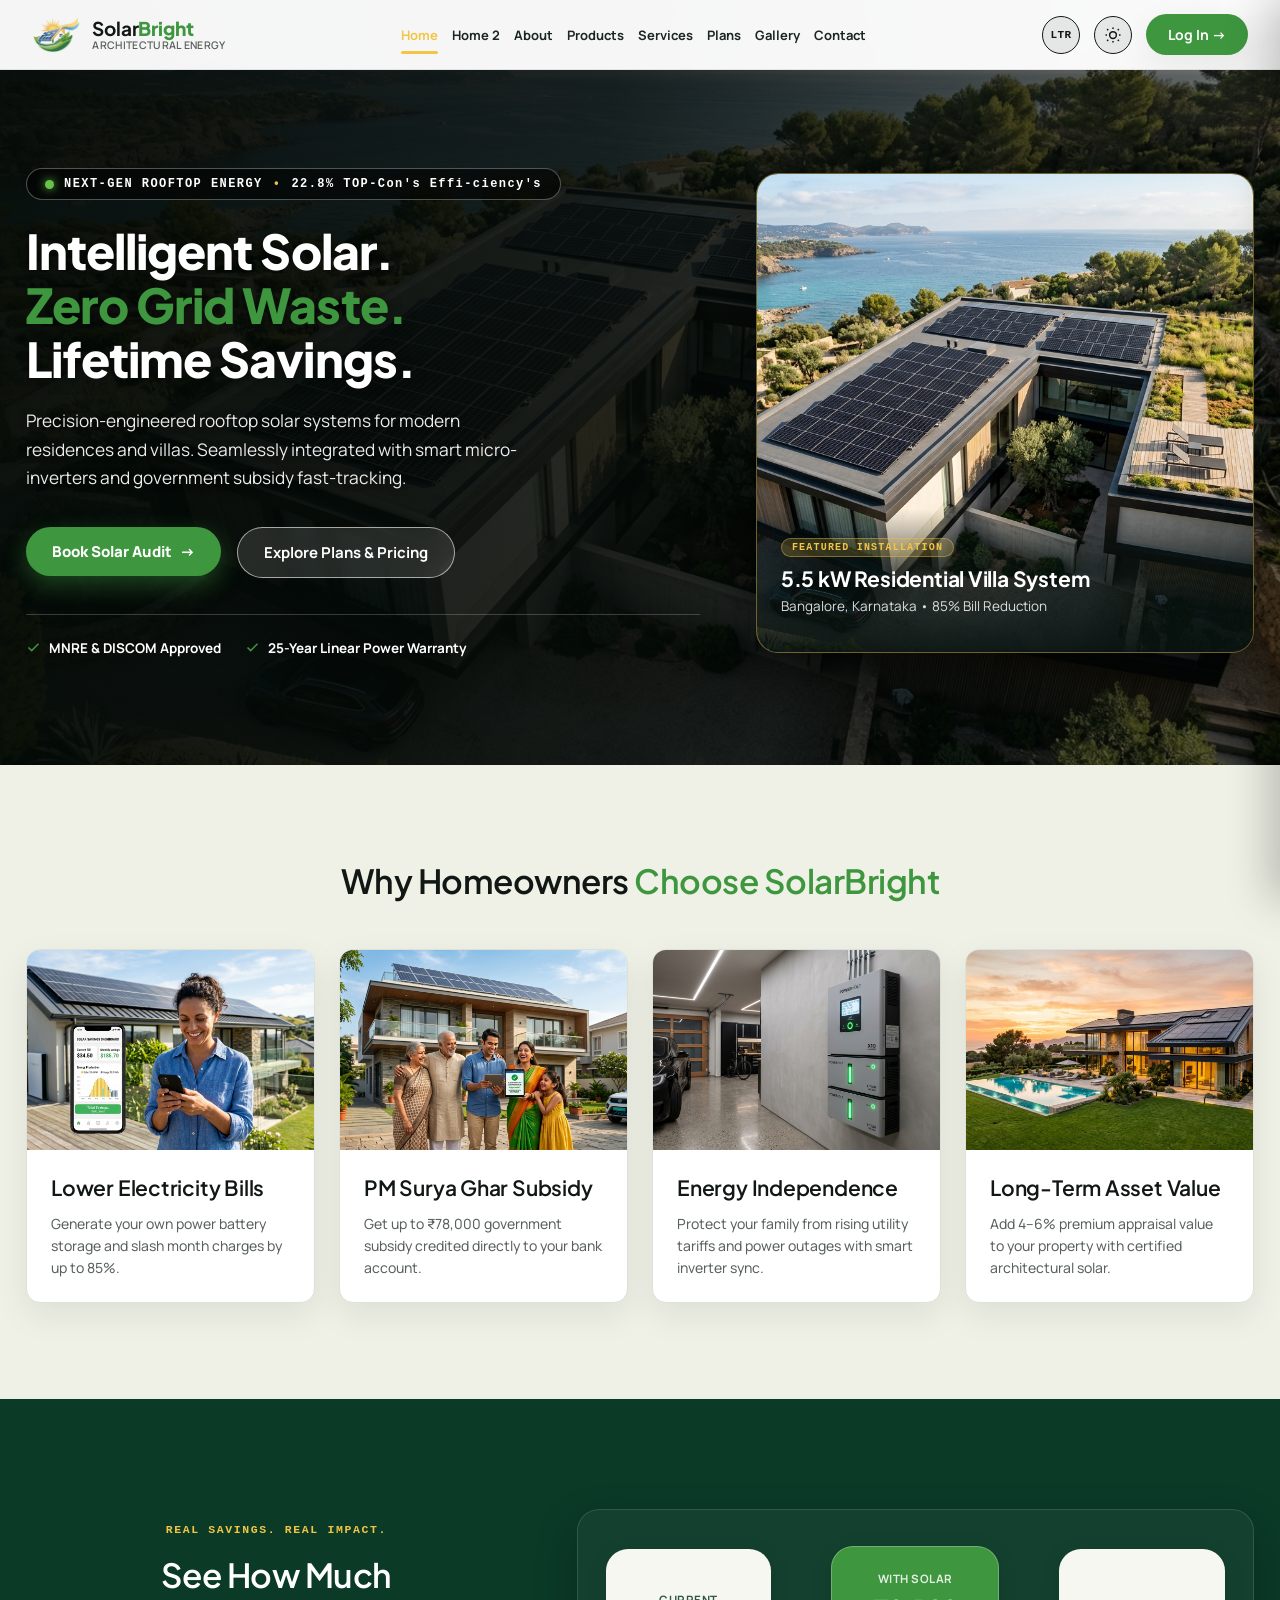
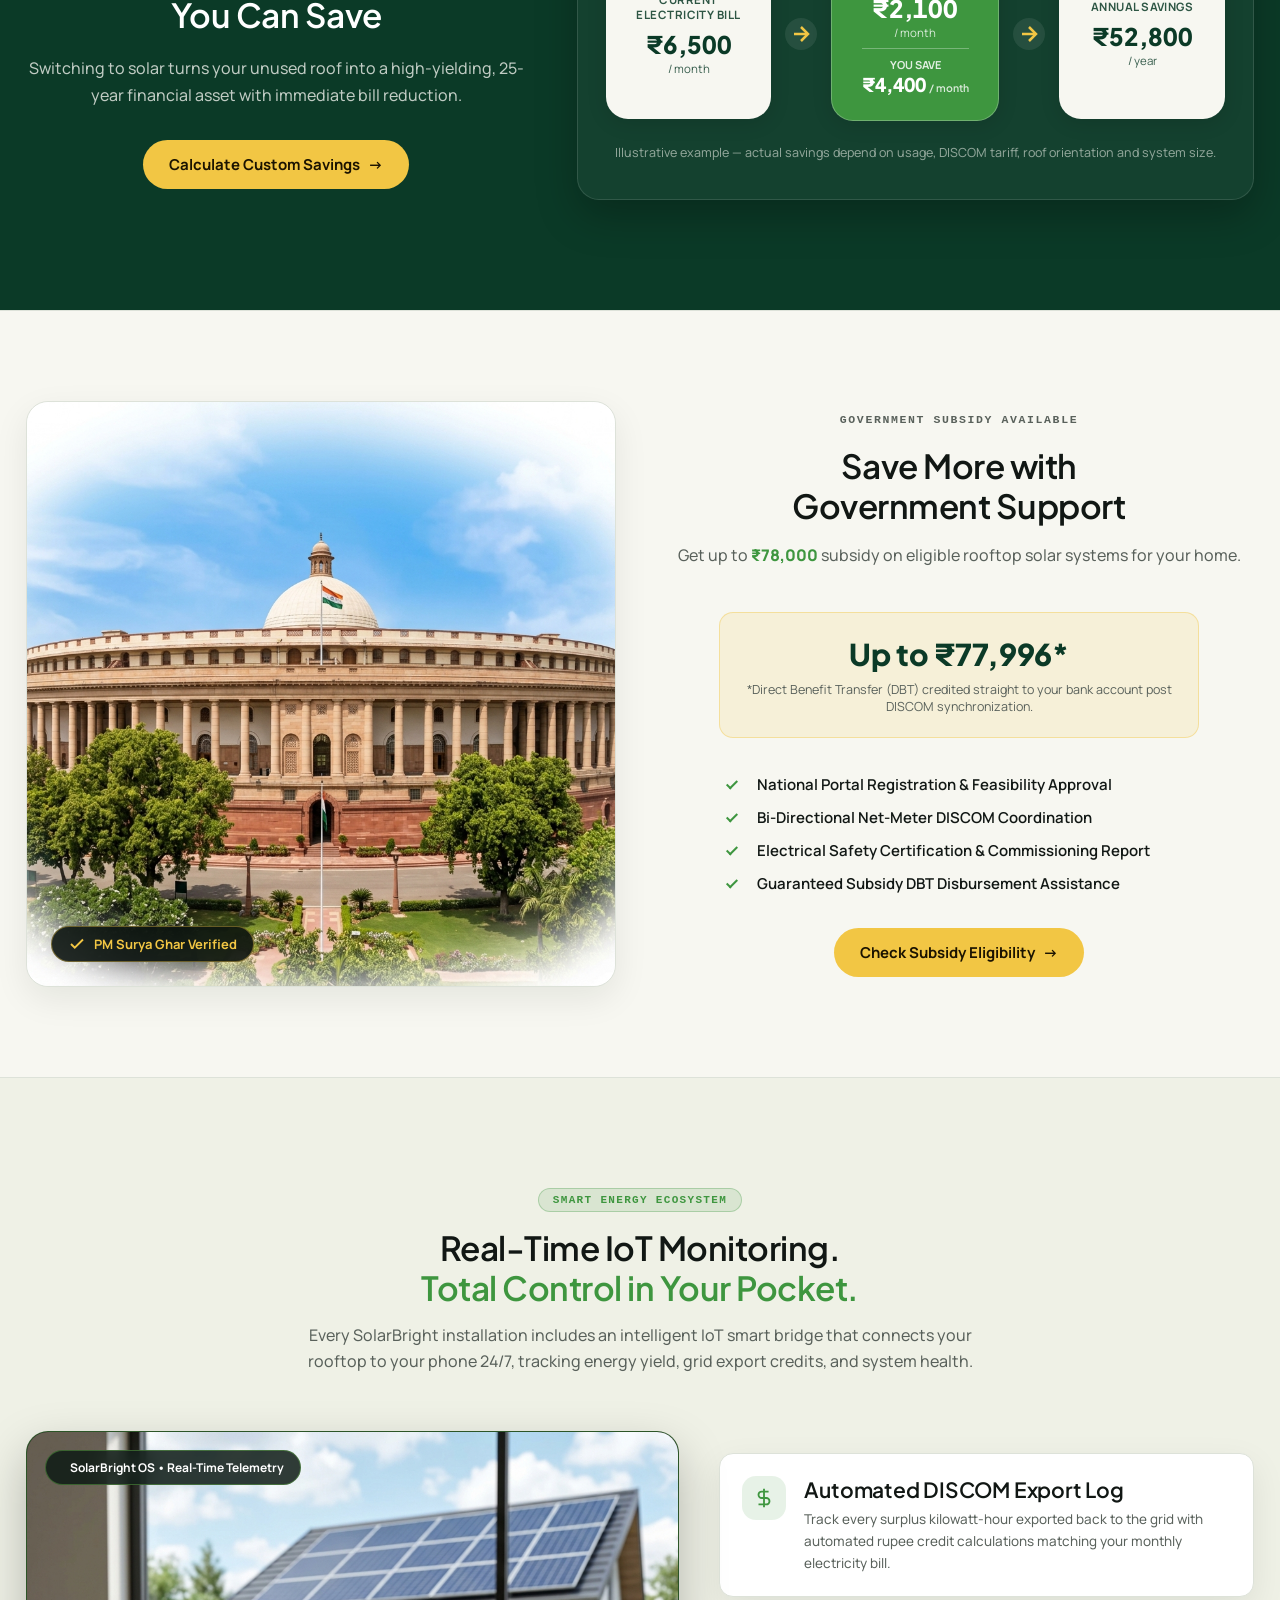
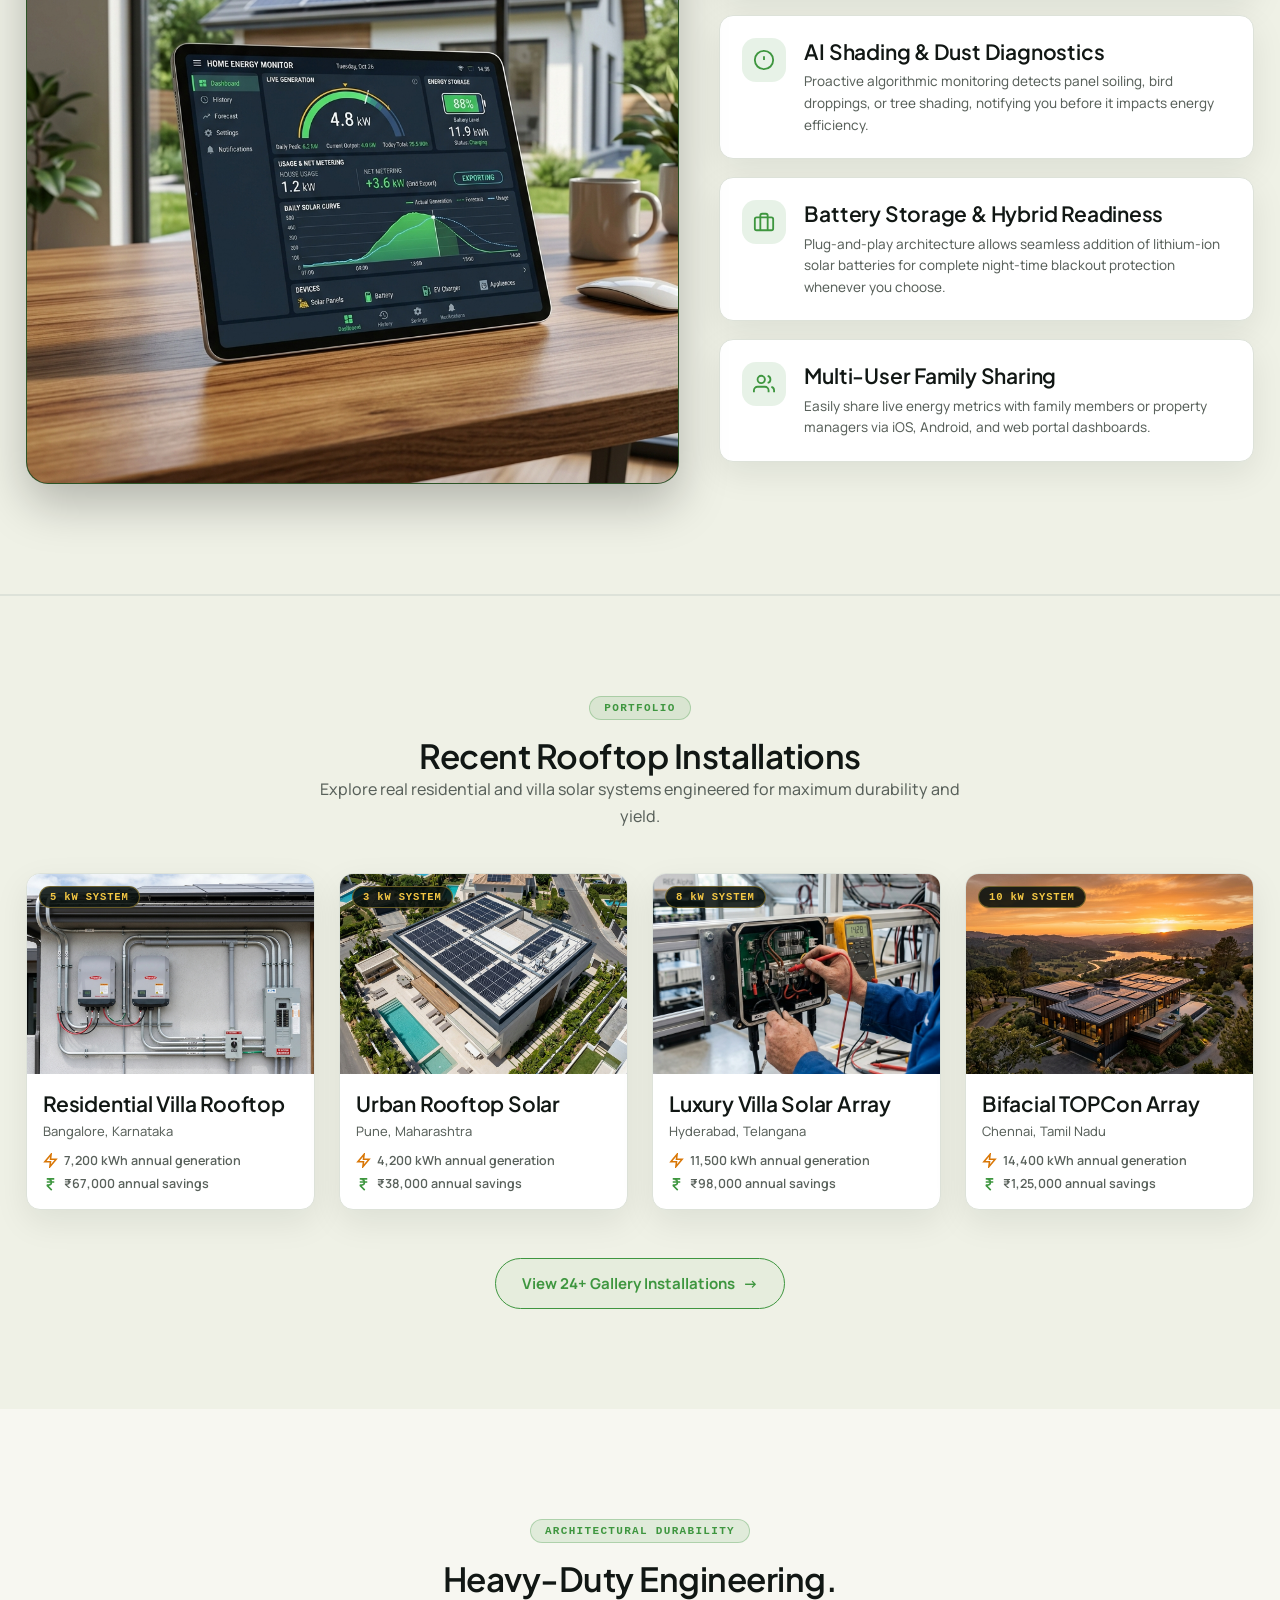
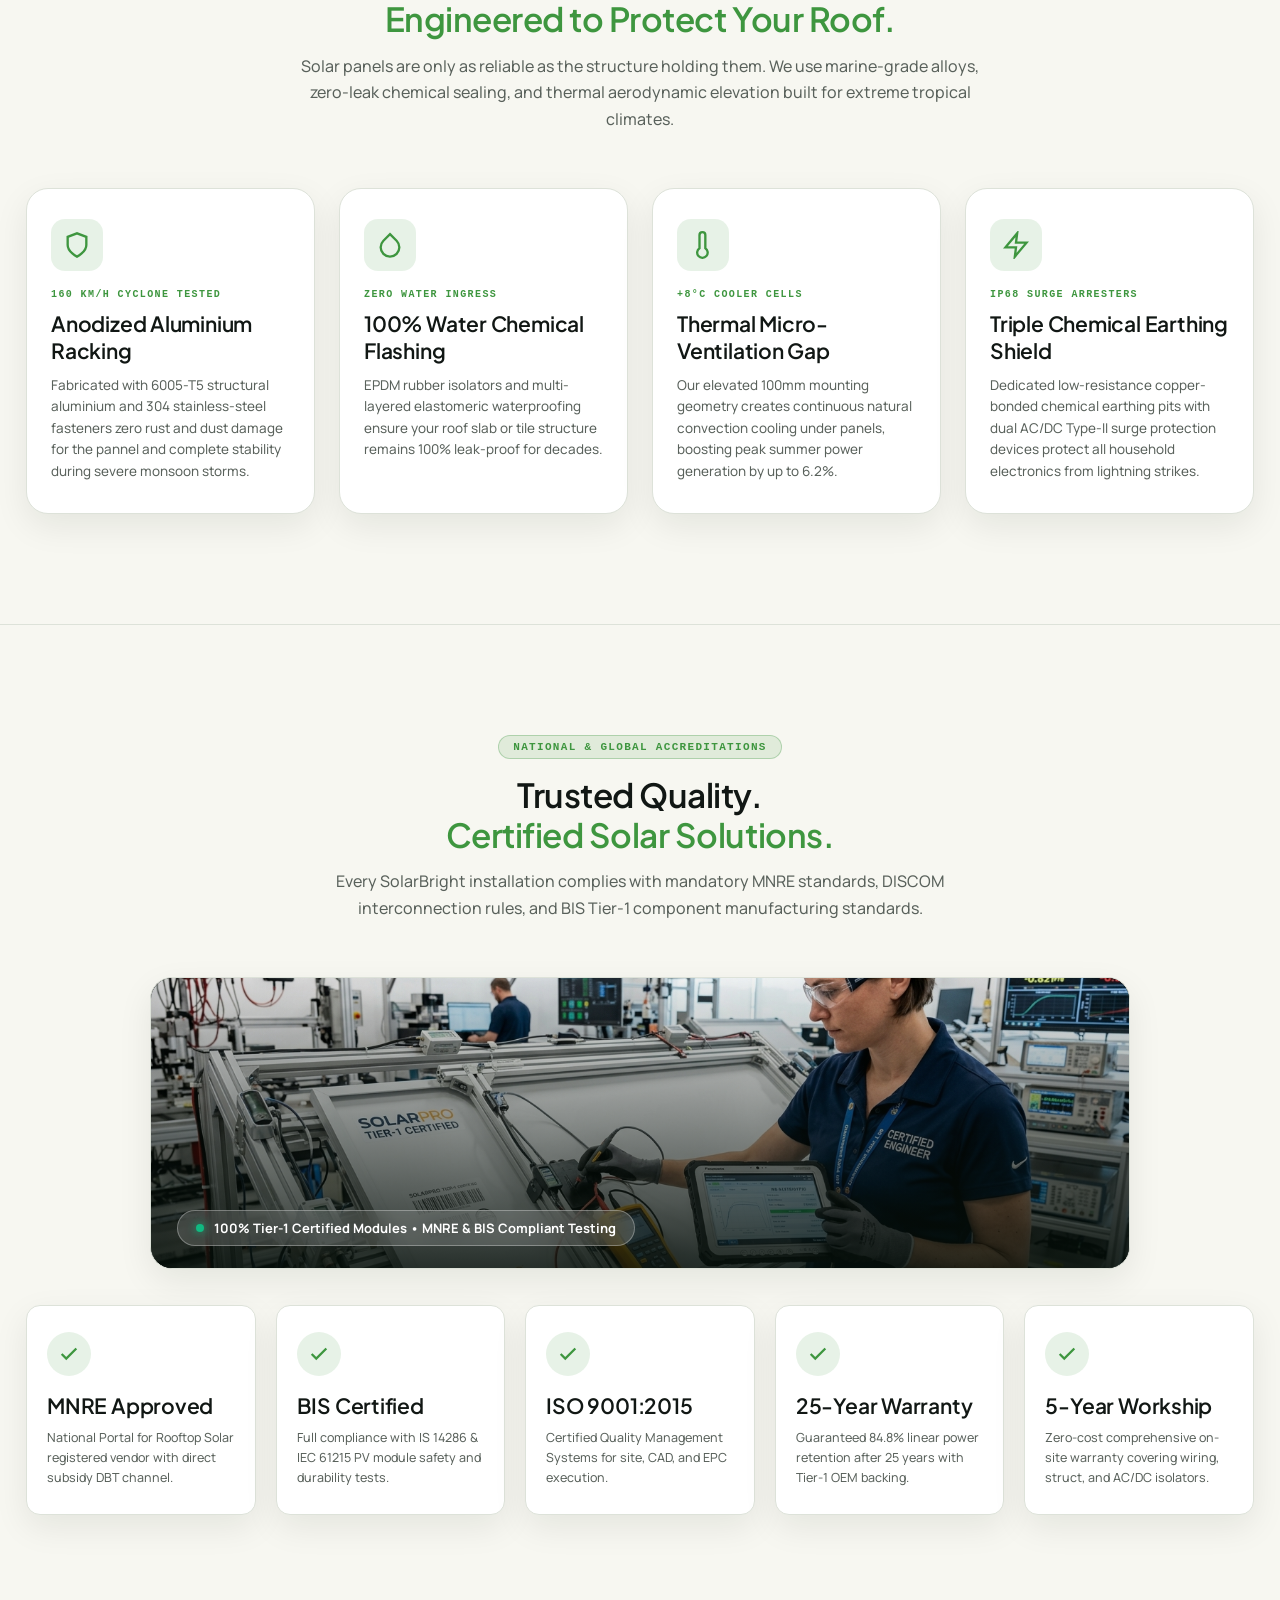
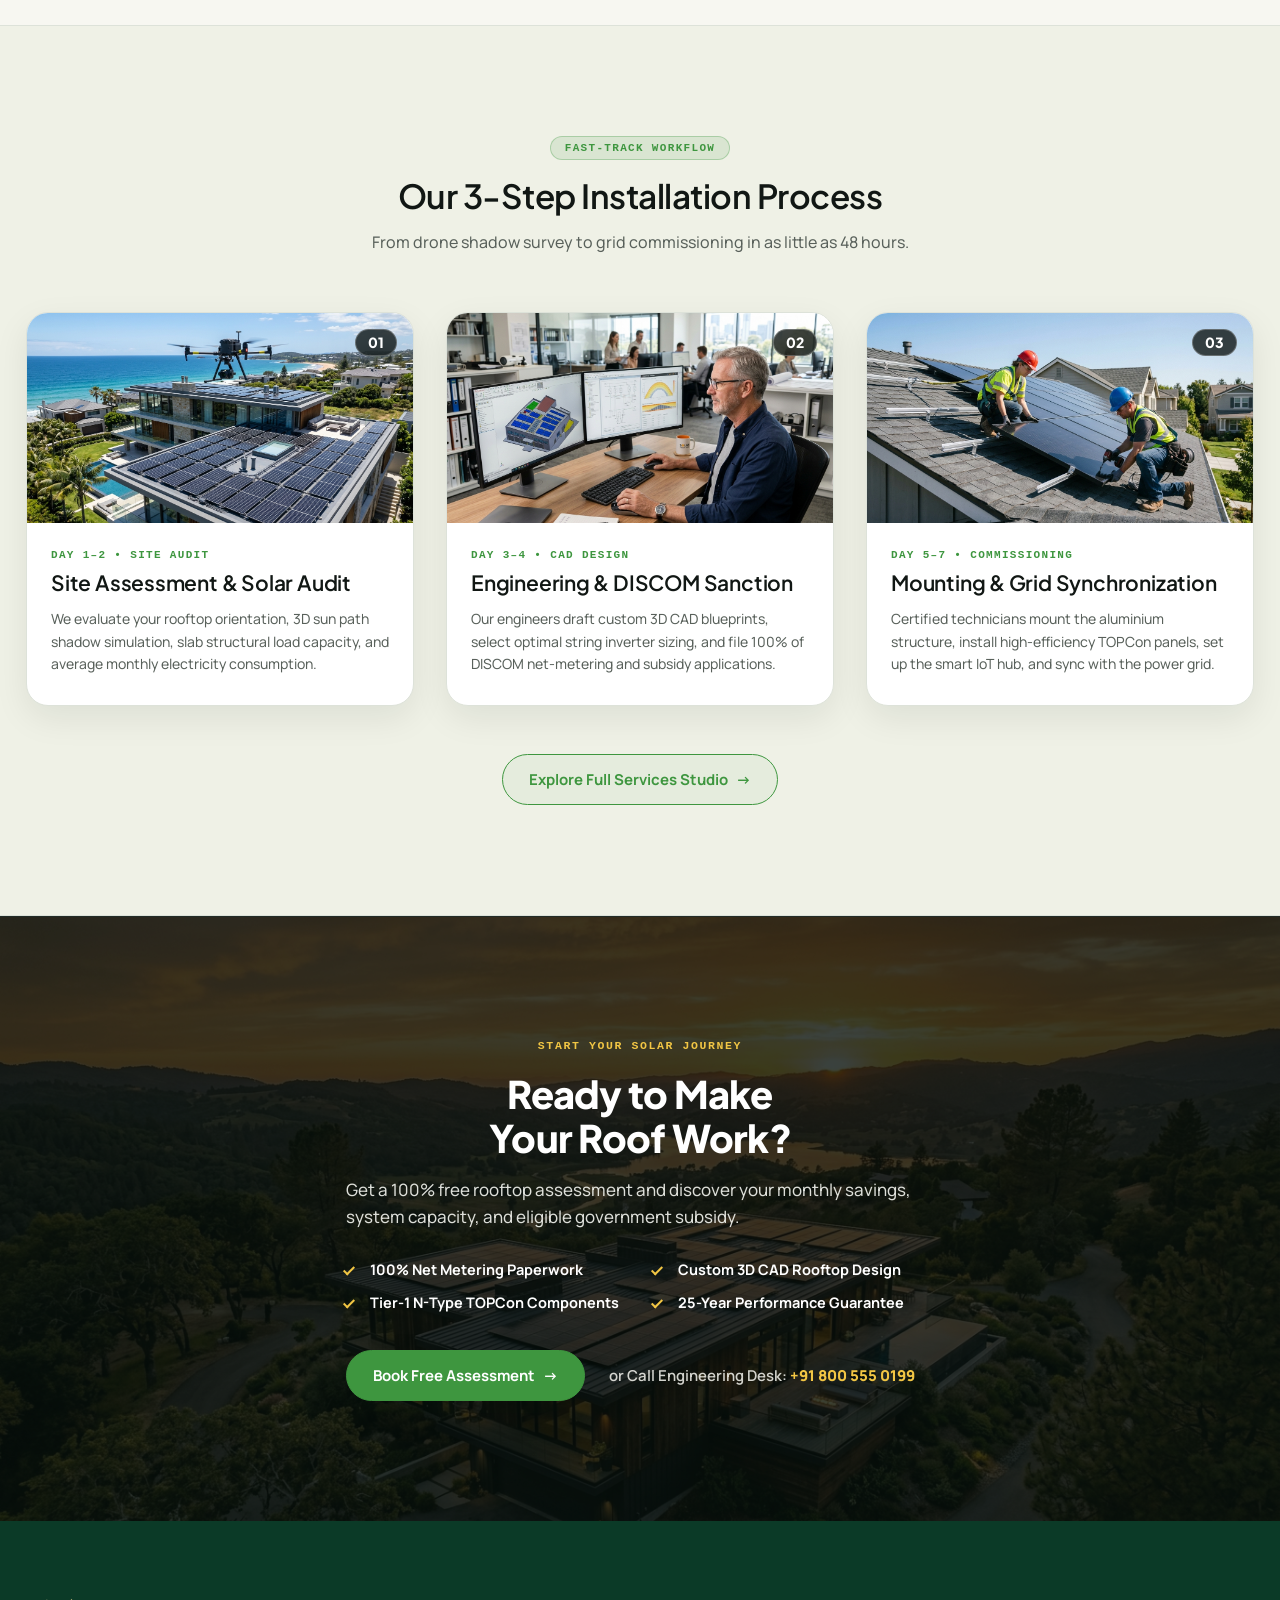
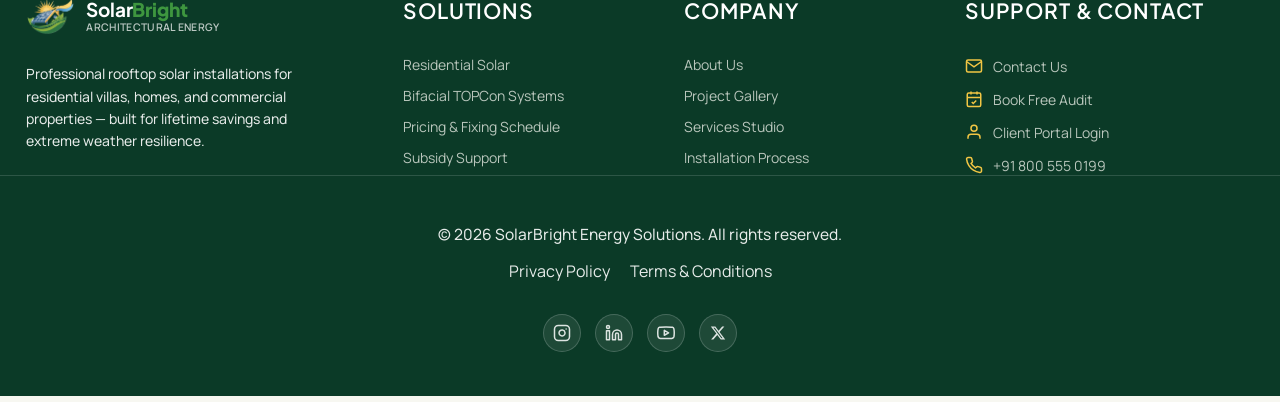
==== commit 2f0f9ad5: "fixed the issue" ====
--- a/index.html
+++ b/index.html
@@ -580,7 +580,7 @@
           <div class="trust-card-icon">
             <svg width="22" height="22" viewBox="0 0 24 24" fill="none" stroke="currentColor" stroke-width="2.5"><polyline points="20 6 9 17 4 12"/></svg>
           </div>
-          <h4>5-Year Workmanship</h4>
+          <h4>5-Year Workship</h4>
           <p>Zero-cost comprehensive on-site warranty covering wiring, struct, and AC/DC isolators.</p>
         </div>
       </div>
--- a/css/styles.css
+++ b/css/styles.css
@@ -1279,24 +1279,43 @@
   gap: 50px;
   align-items: center;
 }
+.savings-copy {
+  display: flex;
+  flex-direction: column;
+  align-items: center;
+  text-align: center;
+}
 .savings-desc {
   color: rgba(244,245,239,0.78);
   font-size: 16.5px;
-  max-width: 420px;
-  margin: 22px 0 34px;
+  max-width: 440px;
+  margin: 20px auto 32px !important;
+  text-align: center !important;
+}
+.savings-copy .btn {
+  align-self: center !important;
+  margin: 0 auto !important;
 }
 .savings-panel {
   background: rgba(255, 255, 255, 0.04);
   border: 1px solid rgba(255, 255, 255, 0.12);
   border-radius: var(--radius-lg);
-  padding: 36px 30px;
+  padding: 36px 28px;
   box-shadow: 0 16px 40px rgba(0,0,0,0.25);
+  margin: 0 auto;
+  display: flex;
+  flex-direction: column;
+  align-items: center;
+  justify-content: center;
+  width: 100%;
+  max-width: 680px;
 }
 .savings-flow {
   display: flex;
-  align-items: stretch;
-  justify-content: space-between;
-  gap: 16px;
+  align-items: center;
+  justify-content: center;
+  gap: 14px;
+  width: 100%;
 }
 .savings-card {
   flex: 1;
@@ -1304,7 +1323,7 @@
   background: #F7F7F1;
   color: var(--green-dark);
   border-radius: var(--radius-lg);
-  padding: 24px 18px;
+  padding: 24px 16px;
   display: flex;
   flex-direction: column;
   text-align: center;
@@ -1312,7 +1331,6 @@
   align-items: center;
   box-sizing: border-box;
   min-height: 170px;
-  height: 100%;
   box-shadow: 0 4px 20px rgba(0, 0, 0, 0.12);
 }
 .savings-card.highlight {
@@ -1384,6 +1402,8 @@
   height: 32px;
   background: rgba(255, 255, 255, 0.08);
   border-radius: 50%;
+  align-self: center !important;
+  margin: auto 0 !important;
 }
 .savings-disclaimer {
   font-size: 12.5px;
@@ -1402,7 +1422,7 @@
   display: grid;
   grid-template-columns: 1fr 1fr;
   gap: 48px;
-  align-items: stretch;
+  align-items: center;
 }
 .subsidy-visual {
   position: relative;
@@ -1444,12 +1464,17 @@
   line-height: 1.2;
   color: var(--text);
   margin-bottom: 16px;
+  text-align: center !important;
+  margin-left: auto !important;
+  margin-right: auto !important;
 }
 .gov-lead-desc {
   font-size: 16px;
   color: var(--text-secondary);
   line-height: 1.6;
-  margin-bottom: 24px;
+  margin: 0 auto 24px !important;
+  text-align: center !important;
+  max-width: 480px;
 }
 .text-green-highlight {
   color: var(--green) !important;
@@ -1477,22 +1502,50 @@
   display: flex;
   flex-direction: column;
   justify-content: center;
-  align-items: flex-start;
-}
-.subsidy-content p{ margin: 20px 0 0; max-width: 480px; font-size:16px; }
+  align-items: center;
+  text-align: center;
+  margin: 0 auto;
+  width: 100%;
+  max-width: 540px;
+}
+.subsidy-content p{ margin: 0 auto 20px; max-width: 480px; font-size:16px; text-align: center; }
 .subsidy-highlight{
-  margin: 30px 0; padding: 22px 26px; border-radius: var(--radius-md);
-  background: rgba(242,198,68,0.14); border:1px solid rgba(242,198,68,0.4);
-  display:flex; flex-direction:column; gap:8px; max-width:480px;
-}
-.subsidy-amount{ font-family: var(--font-display); font-size:30px; font-weight:800; color: var(--green-dark); }
+  margin: 20px auto 28px !important;
+  padding: 22px 26px;
+  border-radius: var(--radius-md);
+  background: rgba(242,198,68,0.14);
+  border: 1px solid rgba(242,198,68,0.4);
+  display: flex;
+  flex-direction: column;
+  align-items: center;
+  text-align: center;
+  gap: 8px;
+  max-width: 480px;
+  width: 100%;
+  box-sizing: border-box;
+}
+.subsidy-amount{ font-family: var(--font-display); font-size:30px; font-weight:800; color: var(--green-dark); text-align: center; }
 [data-theme="dark"] .subsidy-amount{ color: var(--yellow); }
-.subsidy-note{ font-size:12.5px; color: var(--text-secondary); }
-.check-list{ display:flex; flex-direction:column; gap:12px; margin: 8px 0 34px; }
+.subsidy-note{ font-size:12.5px; color: var(--text-secondary); text-align: center; }
+.check-list{
+  display: inline-flex;
+  flex-direction: column;
+  align-self: center;
+  gap: 12px;
+  margin: 8px auto 34px !important;
+  text-align: left;
+  max-width: 460px;
+  width: 100%;
+  box-sizing: border-box;
+}
 .check-list li{ position:relative; padding-left:28px; font-size:15px; color: var(--text); font-weight:600; }
 .check-list li::before{
   content:""; position:absolute; left:0; top:4px; width:6px; height:11px;
   border: solid var(--green); border-width: 0 2.5px 2.5px 0; transform: rotate(45deg);
+}
+.subsidy-content .btn {
+  align-self: center !important;
+  margin: 0 auto !important;
 }
 
 /* ---------- 7.5 SMART IOT MONITORING ECOSYSTEM ---------- */
@@ -2333,6 +2386,7 @@
   background: var(--green-dark);
   color: rgba(244, 245, 239, 0.9);
   padding: 76px 0 32px;
+  margin-top: 0 !important;
 }
 [data-theme="dark"] .site-footer {
   background: #081310;
@@ -2341,8 +2395,8 @@
   display: grid;
   grid-template-columns: 1.4fr 1fr 1fr 1.2fr;
   gap: 40px;
-  padding-bottom: 48px;
-  margin-bottom: 32px;
+  padding-bottom: 30px;
+  margin-bottom: 22px;
   border-bottom: 1px solid rgba(255, 255, 255, 0.14);
 }
 .footer-brand .brand-name { color: #fff; }
@@ -2353,18 +2407,17 @@
 .footer-col a:hover { color: var(--yellow); }
 
 .footer-bottom {
-    flex-direction: column;
-    align-items: center;
-    text-align: center;
-    gap: 18px;
-    padding: 28px 0 60px !important;
-  }
-  .footer-legal {
-    justify-content: center;
-  }
-  .footer-social {
-    justify-content: center;
-  }
+  display: flex;
+  flex-direction: column;
+  align-items: center;
+  text-align: center;
+  gap: 14px;
+  padding: 24px 0 12px !important;
+}
+.footer-legal {
+  display: flex;
+  gap: 20px;
+  justify-content: center;
 }
 
 @media (max-width: 600px) {
@@ -2443,11 +2496,11 @@
   .benefit-strip{ grid-template-columns: 1fr 1fr; row-gap: 40px; }
   .benefit{ border-left:none; padding-left:0; border-top:1px solid var(--border); padding-top:28px; }
   .benefit:nth-child(1), .benefit:nth-child(2){ border-top:none; padding-top:8px; }
-  .savings-grid{ grid-template-columns: 1fr; }
-  .savings-flow{ flex-wrap:wrap; }
-  .subsidy-container{ grid-template-columns: 1fr; gap: 32px; }
-  .subsidy-visual{ min-height: 320px; }
-  .subsidy-content{ padding: 20px 0; }
+  .savings-grid{ grid-template-columns: 1fr; gap: 40px; justify-items: center; text-align: center; }
+  .savings-flow{ display: flex; align-items: center; justify-content: center; flex-wrap: nowrap; gap: 10px; width: 100%; }
+  .subsidy-container{ grid-template-columns: 1fr; gap: 36px; justify-items: center; text-align: center; }
+  .subsidy-visual{ min-height: 320px; width: 100%; max-width: 680px; margin: 0 auto; }
+  .subsidy-content{ padding: 20px 0; margin: 0 auto; width: 100%; max-width: 540px; display: flex; flex-direction: column; align-items: center; text-align: center; }
   .h2-day-cards-grid{ grid-template-columns: repeat(2, 1fr); }
   .h2-aesthetics-showcase{ grid-template-columns: 1fr; }
   .h2-milestones-track{ grid-template-columns: repeat(2, 1fr); }
@@ -2456,6 +2509,17 @@
   .project-supporting .project{ flex: 1 1 260px; }
   .trust-inner{ flex-direction:column; align-items:flex-start; gap:28px; }
   .trust-band{ overflow-x:auto; flex-wrap:nowrap; width:100%; padding-bottom:8px; }
+}
+
+/* Tablet & Mobile: Ensure Login CTA button is always visible and functional in the dropdown drawer */
+.mobile-menu a[href*="login.html"],
+.mobile-menu .mobile-menu-footer .btn-block {
+  display: flex !important;
+  align-items: center !important;
+  justify-content: center !important;
+  width: 100% !important;
+  visibility: visible !important;
+  opacity: 1 !important;
 }
 
 /* Tablet 768 */
@@ -2638,11 +2702,11 @@
   .benefit-strip{ grid-template-columns: 1fr 1fr; row-gap: 40px; }
   .benefit{ border-left:none; padding-left:0; border-top:1px solid var(--border); padding-top:28px; }
   .benefit:nth-child(1), .benefit:nth-child(2){ border-top:none; padding-top:8px; }
-  .savings-grid{ grid-template-columns: 1fr; }
-  .savings-flow{ flex-wrap:wrap; }
-  .subsidy-container{ grid-template-columns: 1fr; gap: 32px; }
-  .subsidy-visual{ min-height: 320px; }
-  .subsidy-content{ padding: 20px 0; }
+  .savings-grid{ grid-template-columns: 1fr; gap: 40px; justify-items: center; text-align: center; }
+  .savings-flow{ display: flex; align-items: center; justify-content: center; flex-wrap: nowrap; gap: 10px; width: 100%; }
+  .subsidy-container{ grid-template-columns: 1fr; gap: 36px; justify-items: center; text-align: center; }
+  .subsidy-visual{ min-height: 320px; width: 100%; max-width: 680px; margin: 0 auto; }
+  .subsidy-content{ padding: 20px 0; margin: 0 auto; width: 100%; max-width: 540px; display: flex; flex-direction: column; align-items: center; text-align: center; }
   .h2-day-cards-grid{ grid-template-columns: repeat(2, 1fr); }
   .h2-aesthetics-showcase{ grid-template-columns: 1fr; }
   .h2-milestones-track{ grid-template-columns: repeat(2, 1fr); }
@@ -3434,20 +3498,31 @@
   display: grid;
   grid-template-columns: 0.9fr 1.1fr;
   gap: 64px;
-  align-items: center;
+  align-items: stretch;
+}
+.h2-portrait-media {
+  height: 100%;
+  display: flex;
+  flex-direction: column;
 }
 .h2-image-frame {
   position: relative;
   border-radius: var(--radius-lg);
   overflow: hidden;
   box-shadow: var(--h2-card-shadow);
-  aspect-ratio: 3/4;
+  height: 100%;
+  flex: 1 1 auto;
+  aspect-ratio: unset;
+  display: flex;
+  flex-direction: column;
+  min-height: 480px;
 }
 .h2-image-frame img {
   width: 100%;
   height: 100%;
   object-fit: cover;
   transition: transform 600ms ease;
+  display: block;
 }
 .h2-image-frame:hover img {
   transform: scale(1.03);
@@ -3467,17 +3542,28 @@
   backdrop-filter: blur(6px);
 }
 
+.h2-portrait-content {
+  height: 100%;
+  display: flex;
+  flex-direction: column;
+  justify-content: space-between;
+}
+
 .h2-portrait-sub {
   font-size: 17px;
   color: var(--h2-text-sub);
-  margin: 16px 0 36px;
+  margin: 16px auto 28px !important;
   line-height: 1.6;
+  text-align: center !important;
+  max-width: 580px;
 }
 
 .h2-scenarios-list {
   display: flex;
   flex-direction: column;
-  gap: 20px;
+  justify-content: space-between;
+  flex: 1 1 auto;
+  gap: 16px;
 }
 .h2-scenario-row {
   display: grid;
@@ -4280,16 +4366,19 @@
   bottom: 14px;
   right: 16px;
   font-family: var(--font-display);
-  font-size: clamp(24px, 3vw, 36px);
-  font-weight: 900;
-  letter-spacing: 0.08em;
+  font-size: 11.5px !important;
+  font-weight: 800 !important;
+  letter-spacing: 0.12em !important;
+  text-transform: uppercase !important;
   color: #ffffff;
-  background: rgba(18, 24, 20, 0.8);
+  background: rgba(18, 24, 20, 0.82);
   backdrop-filter: blur(8px);
-  padding: 4px 14px;
-  border-radius: 6px;
-  border: 1px solid rgba(255, 255, 255, 0.15);
+  -webkit-backdrop-filter: blur(8px);
+  padding: 5px 12px !important;
+  border-radius: 999px !important;
+  border: 1px solid rgba(255, 255, 255, 0.22);
   user-select: none;
+  box-shadow: 0 4px 12px rgba(0, 0, 0, 0.3);
 }
 .ab-wall-copy {
   padding: 32px 28px;
@@ -4698,7 +4787,6 @@
 }
 
 @media (max-width: 768px) {
-  .ab-hero { min-height: 720px; padding-bottom: 70px; }
   .ab-hero-heading { font-size: clamp(28px, 3.5vw, 42px); }
   .ab-evolution-grid { grid-template-columns: 1fr; }
   .ab-diagram-media { aspect-ratio: 4 / 3; }
@@ -4923,6 +5011,12 @@
   transition: all var(--transition);
   display: flex;
   flex-direction: column;
+  padding: 0 !important;
+  margin: 0;
+  appearance: none;
+  -webkit-appearance: none;
+  font: inherit;
+  color: inherit;
 }
 .pr-prop-card:hover, .pr-prop-card.active {
   border-color: var(--h2-green);
@@ -4951,17 +5045,32 @@
   opacity: 1;
 }
 .prop-media {
-  aspect-ratio: 4/3;
+  width: 100% !important;
+  aspect-ratio: 16 / 10 !important;
   overflow: hidden;
+  position: relative;
+  background: #040A07;
+  border-top-left-radius: calc(var(--radius-lg) - 2px);
+  border-top-right-radius: calc(var(--radius-lg) - 2px);
+  margin: 0 !important;
+  padding: 0 !important;
 }
 .prop-media img {
-  width: 100%;
-  height: 100%;
-  object-fit: cover;
+  width: 100% !important;
+  height: 100% !important;
+  object-fit: cover !important;
+  object-position: center top !important;
   transition: transform 500ms ease;
+  display: block !important;
+}
+.pr-prop-card[data-property="shop"] .prop-media img {
+  object-position: center 8% !important;
+}
+.pr-prop-card[data-property="office"] .prop-media img {
+  object-position: center 18% !important;
 }
 .pr-prop-card:hover .prop-media img {
-  transform: scale(1.04);
+  transform: scale(1.05);
 }
 .prop-info {
   padding: 22px;
@@ -8694,10 +8803,10 @@
   background: var(--green-dark);
   color: #FFFFFF;
   padding: 80px 32px;
-  border-radius: var(--radius-lg);
+  border-radius: 0 !important;
   margin-top: 40px;
-  margin-bottom: 60px;
-  box-shadow: var(--shadow-card);
+  margin-bottom: 0 !important;
+  box-shadow: none;
   position: relative;
   overflow: hidden;
 }
@@ -9140,7 +9249,6 @@
     display: block !important;
   }
   .ab-diagram-media img,
-  .ab-wall-media img,
   .ab-hero-media img,
   .ab-team-media-equal img,
   .sv-deliverables-wall img {
@@ -9152,6 +9260,23 @@
   .ab-diagram-media {
     max-height: 440px;
     overflow: hidden;
+  }
+
+  /* Philosophy Section Image & Container Equalized Height (Eliminates dead space) */
+  .ab-wall-media {
+    width: 100% !important;
+    height: 380px !important;
+    max-height: 400px !important;
+    aspect-ratio: auto !important;
+    overflow: hidden !important;
+    position: relative !important;
+  }
+  .ab-wall-media img {
+    width: 100% !important;
+    height: 100% !important;
+    max-height: 100% !important;
+    object-fit: cover !important;
+    display: block !important;
   }
 }
 
@@ -9252,7 +9377,7 @@
 
 .pr-final-cta {
   margin-top: 20px !important;
-  margin-bottom: 40px !important;
+  margin-bottom: 0 !important;
 }
 
 /* ==========================================================================
@@ -10113,7 +10238,9 @@
 .footer-social {
   display: flex;
   align-items: center;
-  gap: 10px;
+  justify-content: center;
+  gap: 14px;
+  margin-top: 18px;
 }
 
 .footer-social a,
@@ -10831,9 +10958,9 @@
 .gl-hero,
 .ct-hero-innovative {
   position: relative;
-  min-height: 480px !important;
+  min-height: 520px !important;
   box-sizing: border-box !important;
-  padding: 130px 24px 60px !important;
+  padding: 120px 24px 44px !important;
   background: #09100D;
   color: #FFFFFF;
   overflow: hidden;
@@ -10881,10 +11008,12 @@
 }
 
 .ab-hero-container,
+.ab-hero-content,
 .pr-hero-container,
 .sv-hero-container,
 .pl-hero-container,
-.gl-hero-container {
+.gl-hero-container,
+.ct-hero-innovative .container {
   position: relative;
   z-index: 3;
   display: flex;
@@ -10894,33 +11023,57 @@
   text-align: center;
   max-width: 820px;
   margin: 0 auto;
+  width: 100%;
+}
+
+.ab-tech-label,
+.pr-tech-label,
+.sv-tech-label,
+.pl-tech-label,
+.gl-tech-label,
+.ct-hero-innovative .ct-badge-pill {
+  display: table !important;
+  width: fit-content !important;
+  margin: 0 auto 12px !important;
+  padding: 5px 14px !important;
+  border-radius: 999px !important;
+  background: rgba(62, 150, 63, 0.18) !important;
+  border: 1px solid rgba(62, 150, 63, 0.35) !important;
+  color: #7FD45F !important;
+  font-family: monospace, var(--font-body) !important;
+  font-size: 11px !important;
+  font-weight: 800 !important;
+  letter-spacing: 0.12em !important;
+  text-transform: uppercase !important;
 }
 
 .ab-hero-heading,
 .pr-hero-heading,
 .sv-hero-heading,
 .pl-hero-heading,
-.gl-hero-heading {
+.gl-hero-heading,
+.ct-hero-innovative .ct-page-title {
   font-family: var(--font-display);
-  font-size: clamp(32px, 3.8vw, 48px);
-  font-weight: 800;
-  line-height: 1.15;
+  font-size: clamp(30px, 3.4vw, 44px);
+  font-weight: 800;
+  line-height: 1.12;
   color: #FFFFFF;
   text-align: center !important;
-  margin: 16px auto !important;
+  margin: 14px auto !important;
 }
 
 .ab-hero-sub,
 .pr-hero-sub,
 .sv-hero-sub,
 .pl-hero-sub,
-.gl-hero-sub {
-  font-size: 16px;
+.gl-hero-sub,
+.ct-hero-innovative .ct-page-lead {
+  font-size: clamp(15px, 1.2vw, 16.5px);
   color: rgba(255, 255, 255, 0.88);
-  line-height: 1.6;
+  line-height: 1.55;
   text-align: center !important;
   max-width: 680px;
-  margin: 0 auto 28px !important;
+  margin: 0 auto 22px !important;
 }
 
 .pr-hero-ctas,
@@ -10930,7 +11083,7 @@
   align-items: center;
   justify-content: center;
   gap: 16px;
-  margin-top: 10px;
+  margin-top: 6px;
   flex-wrap: wrap;
 }
 
@@ -10945,7 +11098,7 @@
   font-weight: 800;
   letter-spacing: 0.12em;
   color: var(--green);
-  margin-top: 24px;
+  margin-top: 18px;
 }
 
 /* Mobile 360px Edge Padding & Card Overflow Safeguards */
@@ -11344,6 +11497,18 @@
   box-sizing: border-box !important;
 }
 
+@media (max-width: 1024px) {
+  .ab-hero,
+  .pr-hero,
+  .sv-hero,
+  .pl-hero,
+  .gl-hero,
+  .ct-hero-innovative {
+    min-height: 480px !important;
+    padding: 110px 20px 44px !important;
+  }
+}
+
 @media (max-width: 768px) {
   .ab-hero,
   .pr-hero,
@@ -11351,8 +11516,8 @@
   .pl-hero,
   .gl-hero,
   .ct-hero-innovative {
-    min-height: 400px !important;
-    padding: 115px 20px 50px !important;
+    min-height: 440px !important;
+    padding: 100px 16px 36px !important;
   }
 }
 
@@ -11363,8 +11528,8 @@
   .pl-hero,
   .gl-hero,
   .ct-hero-innovative {
-    min-height: 360px !important;
-    padding: 100px 16px 40px !important;
+    min-height: 380px !important;
+    padding: 90px 14px 32px !important;
   }
 }
 
@@ -11409,7 +11574,13 @@
 .sv-section-header,
 .pl-section-header,
 .gl-section-header,
-.ct-faq-header {
+.ct-faq-header,
+.sv-existing-header,
+.ab-quality-content,
+.sv-consulting-content,
+.ab-manifesto-left,
+.savings-copy,
+.subsidy-content {
   display: flex !important;
   flex-direction: column !important;
   align-items: center !important;
@@ -11421,7 +11592,16 @@
   max-width: 860px !important;
 }
 
-/* Sub-Headings (Badges, Pills, Eyebrows, Labels) Straight-Line Centering */
+/* Keep card checklists and pillar lists readable with left-aligned interior text */
+.ab-checklist,
+.sv-audit-pillars,
+.sv-existing-grid,
+.check-list {
+  text-align: left !important;
+  width: 100% !important;
+}
+
+/* Sub-Headings (Badges, Pills, Eyebrows, Labels) Guaranteed Centering Across All Browsers */
 .ct-badge-pill,
 .ab-section-label,
 .pr-section-label,
@@ -11430,12 +11610,14 @@
 .h2-section-label,
 .gl-section-label,
 .eyebrow {
-  display: inline-flex !important;
-  align-items: center !important;
-  justify-content: center !important;
+  display: table !important;
+  margin-left: auto !important;
+  margin-right: auto !important;
+  margin-top: 0 !important;
+  margin-bottom: 16px !important;
+  align-self: center !important;
   text-align: center !important;
-  margin: 0 auto 14px !important;
-  align-self: center !important;
+  width: fit-content !important;
 }
 
 /* Sub-Texts (Descriptions, Leads, Intro Paragraphs) Straight-Line Centering */
@@ -11447,7 +11629,11 @@
 .pl-section-desc,
 .h2-section-desc,
 .section-intro p,
-.ct-faq-lead {
+.ct-faq-lead,
+.ab-quality-lead,
+.savings-desc,
+.gov-lead-desc,
+.h2-portrait-sub {
   text-align: center !important;
   margin-left: auto !important;
   margin-right: auto !important;
@@ -11456,3 +11642,107 @@
   font-size: clamp(15px, 1.25vw, 17px) !important;
 }
 
+/* ==========================================================================
+   ALL PAGES FINAL CTA SECTIONS — UNIFIED BUTTON BORDER & HOVER (LIGHT & DARK)
+   ========================================================================== */
+
+/* Primary CTA Button Base in Final Dark CTA Sections across all pages */
+.final-cta .btn-primary,
+.final-cta .btn-yellow,
+.h2-closing-section .btn-primary,
+.h2-closing-section .h2-btn-green,
+.ab-commitment-section .btn-primary,
+.ab-commitment-section .ab-btn-green,
+.ab-commitment-actions .btn-primary,
+.pr-final-cta .btn-primary,
+.pr-final-cta .pr-btn-green,
+.sv-final-cta .btn-primary,
+.sv-final-cta .sv-btn-green,
+.pl-final-cta .btn-primary,
+.pl-final-cta .pl-btn-green {
+  border: 1.5px solid var(--green) !important;
+  background: var(--green) !important;
+  color: #FFFFFF !important;
+  transition: all var(--transition) !important;
+}
+
+/* Primary CTA Button Hover: High-contrast luminous yellow with crisp explicit border */
+.final-cta .btn-primary:hover,
+.final-cta .btn-yellow:hover,
+.final-cta .btn:not(.btn-secondary):not(.btn-outline):not(.btn-outline-light):hover,
+.h2-closing-section .btn-primary:hover,
+.h2-closing-section .h2-btn-green:hover,
+.h2-closing-section .btn-yellow:hover,
+.ab-commitment-section .btn-primary:hover,
+.ab-commitment-section .ab-btn-green:hover,
+.ab-commitment-actions .btn-primary:hover,
+.ab-commitment-section .btn-yellow:hover,
+.pr-final-cta .btn-primary:hover,
+.pr-final-cta .pr-btn-green:hover,
+.pr-final-cta .btn-yellow:hover,
+.sv-final-cta .btn-primary:hover,
+.sv-final-cta .sv-btn-green:hover,
+.sv-final-cta .btn-yellow:hover,
+.pl-final-cta .btn-primary:hover,
+.pl-final-cta .pl-btn-green:hover,
+.pl-final-cta .btn-yellow:hover {
+  background: #E5B22D !important;
+  color: #0B1210 !important;
+  border: 1.5px solid #E5B22D !important;
+  border-color: #E5B22D !important;
+  box-shadow: 0 8px 24px rgba(229, 178, 45, 0.4) !important;
+  transform: translateY(-2px);
+}
+
+/* Secondary CTA Button Base in Final Dark CTA Sections across all pages */
+.ab-commitment-section .ab-btn-light,
+.ab-commitment-section .btn-outline-light,
+.ab-commitment-actions .btn-outline-light,
+.final-cta .btn-secondary,
+.final-cta .btn-outline-light,
+.h2-closing-section .h2-btn-light,
+.h2-closing-section .btn-secondary,
+.pr-final-cta .pr-btn-light,
+.pr-final-cta .btn-secondary,
+.sv-final-cta .sv-btn-light,
+.sv-final-cta .btn-secondary,
+.pl-final-cta .pl-btn-light,
+.pl-final-cta .btn-secondary {
+  border: 1.5px solid rgba(255, 255, 255, 0.7) !important;
+  color: #FFFFFF !important;
+  background: transparent !important;
+  transition: all var(--transition) !important;
+}
+
+/* Secondary CTA Button Hover across all pages */
+.final-cta .btn-secondary:hover,
+.final-cta .btn-outline:hover,
+.final-cta .btn-outline-light:hover,
+.final-cta .btn-outline-white:hover,
+.h2-closing-section .h2-btn-light:hover,
+.h2-closing-section .btn-secondary:hover,
+.h2-closing-section .btn-outline-light:hover,
+.h2-closing-section .btn-outline:hover,
+.ab-commitment-section .ab-btn-light:hover,
+.ab-commitment-section .btn-outline-light:hover,
+.ab-commitment-section .btn-outline-white:hover,
+.ab-commitment-section .btn-secondary:hover,
+.ab-commitment-actions .btn-outline-light:hover,
+.pr-final-cta .pr-btn-light:hover,
+.pr-final-cta .btn-secondary:hover,
+.pr-final-cta .btn-outline-white:hover,
+.sv-final-cta .sv-btn-light:hover,
+.sv-final-cta .btn-secondary:hover,
+.sv-final-cta .btn-outline-white:hover,
+.pl-final-cta .pl-btn-light:hover,
+.pl-final-cta .btn-secondary:hover,
+.pl-final-cta .btn-outline-white:hover {
+  background: rgba(255, 255, 255, 0.25) !important;
+  color: #FFFFFF !important;
+  border: 1.5px solid rgba(255, 255, 255, 0.9) !important;
+  border-color: rgba(255, 255, 255, 0.9) !important;
+  box-shadow: 0 6px 18px rgba(0, 0, 0, 0.4) !important;
+  transform: translateY(-2px);
+}
+
+
